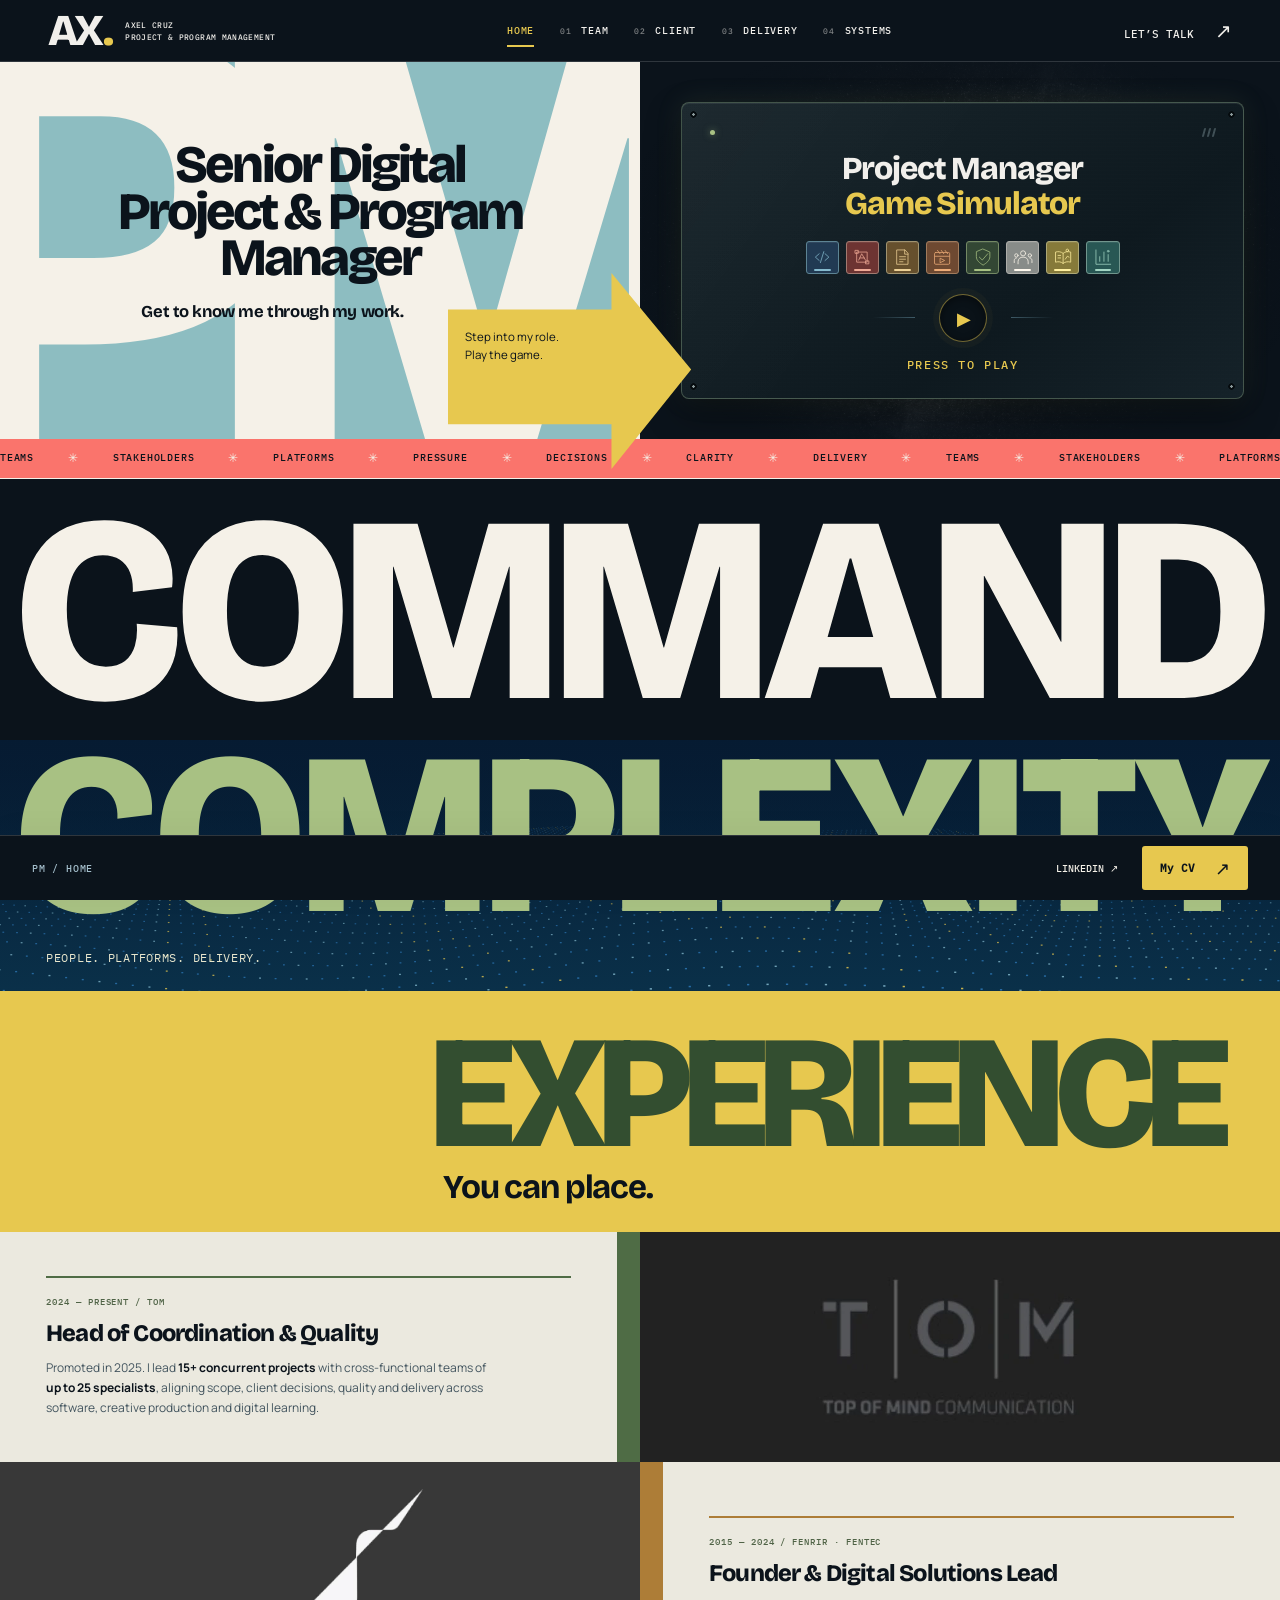
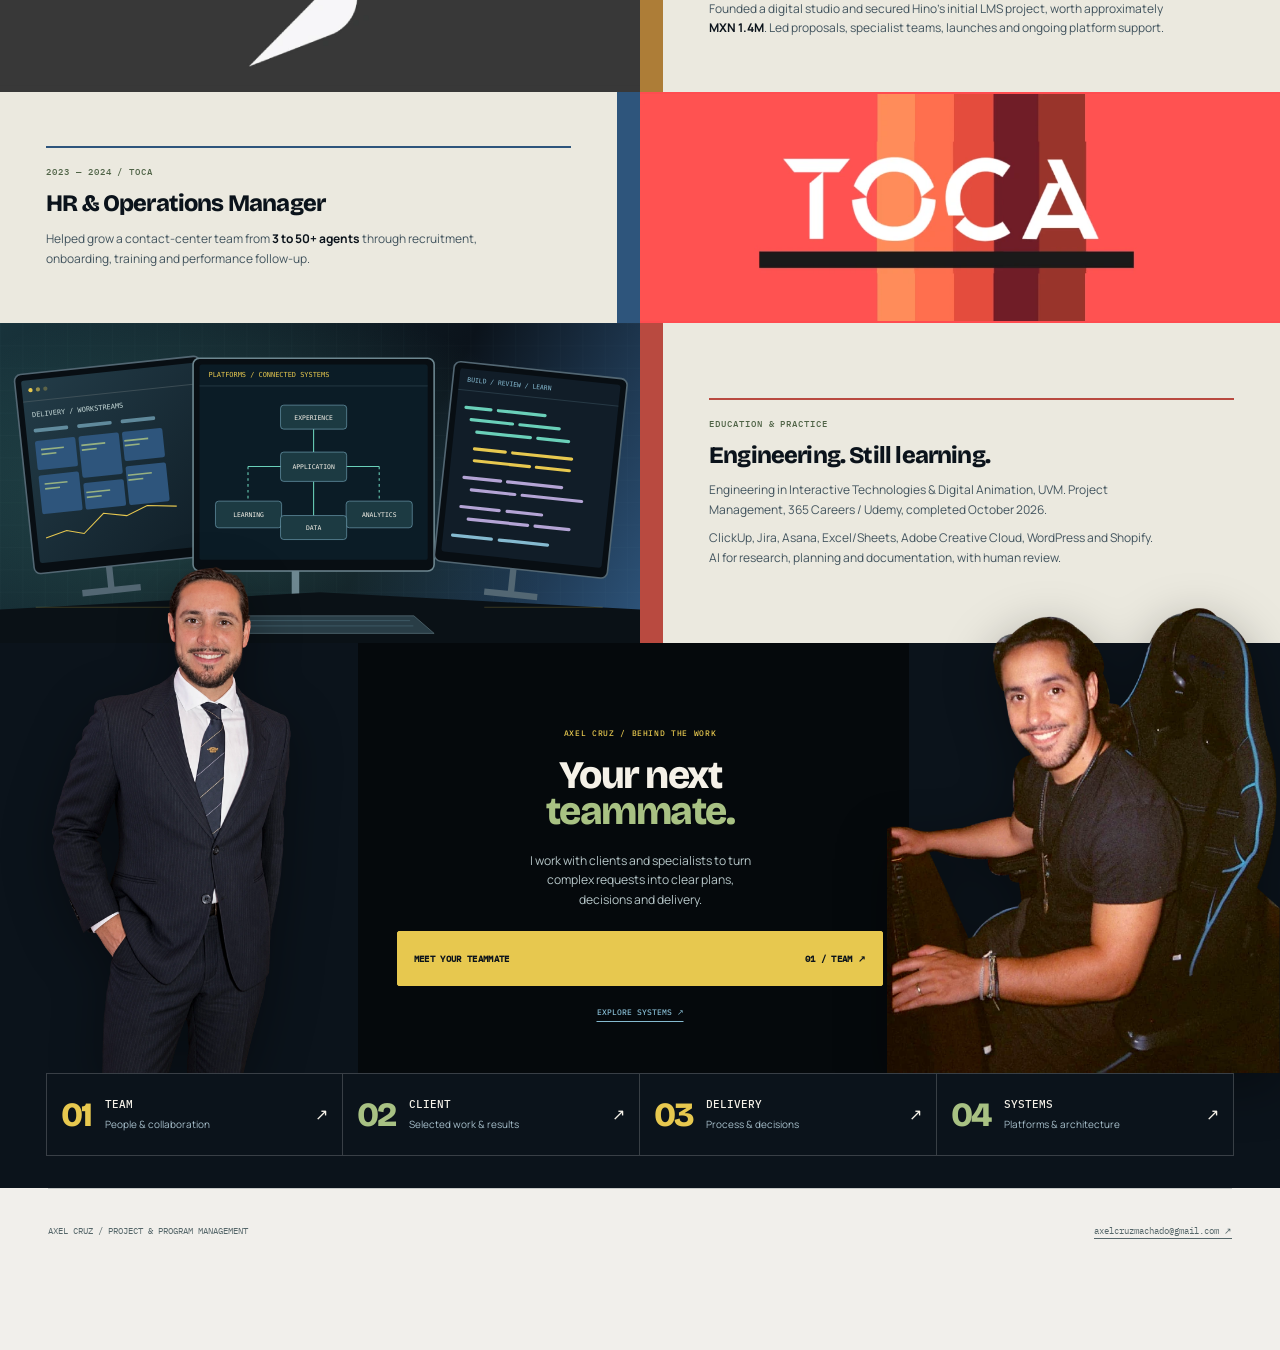
==== index.html @ 3329144b "Add branded interactive web CV and route My CV entry points" ====
<!doctype html>
<html lang="en">
<head>
  <meta charset="utf-8"><meta name="viewport" content="width=device-width, initial-scale=1, viewport-fit=cover">
  <meta name="theme-color" content="#0b131b"><meta name="robots" content="index,follow">
  <meta name="description" content="Axel Cruz. Project and program leadership across teams, clients, creative delivery and digital platforms.">
  <title>Axel Cruz — Senior Digital Project &amp; Program Manager</title>
  <link rel="preload" href="assets/fonts/bricolage-grotesque-400-800.woff2" as="font" type="font/woff2" crossorigin>
  <link rel="preload" href="assets/fonts/manrope-400-700.woff2" as="font" type="font/woff2" crossorigin>
  <link rel="preload" href="assets/pm-game-space.jpg" as="image">
  <link rel="stylesheet" href="fonts.css?v=30102026-29">
  <link rel="stylesheet" href="app.css"><link rel="stylesheet" href="v11.css?v=30102026-29"><link rel="stylesheet" href="v13.css?v=30102026-29"><link rel="stylesheet" href="art-composition.css?v=30102026-29"><link rel="stylesheet" href="v16.css?v=30102026-29"><link rel="stylesheet" href="v17.css?v=30102026-29"><link rel="stylesheet" href="v18.css?v=30102026-29"><link rel="stylesheet" href="v19.css?v=30102026-29"><link rel="stylesheet" href="v20.css?v=30102026-29"><link rel="stylesheet" href="v21.css?v=30102026-29"><link rel="stylesheet" href="v22.css?v=30102026-29"><link rel="stylesheet" href="v23.css?v=30102026-29"><link rel="stylesheet" href="v24.css?v=30102026-29"><link rel="stylesheet" href="v25.css?v=30102026-29"><link rel="stylesheet" href="v26.css?v=30102026-29"><link rel="stylesheet" href="v27.css?v=30102026-29"><link rel="stylesheet" href="reward.css?v=30102026-29"><link rel="stylesheet" href="onepager.css?v=02112026-30b"><link rel="stylesheet" href="cv.css?v=02112026-31"><script src="team-map.js?v=30102026-29" defer></script><script src="project-art.js?v=30102026-29" defer></script><script src="app.js?v=02112026-31" defer></script><script src="energy.js?v=30102026-29" defer></script><script src="game.js?v=30102026-29" defer></script><script src="experience.js?v=30102026-29" defer></script><script src="editor.js?v=30102026-29" defer></script><script src="data-landscape.js?v=30102026-29" defer></script><script src="manifesto-motion.js?v=30102026-29" defer></script><script src="team-download.js?v=30102026-29" defer></script><script src="disclosures.js?v=30102026-29" defer></script><script src="game-launch.js?v=30102026-29" defer></script><script src="onepager.js?v=02112026-30" defer></script><script src="cv.js?v=02112026-31" defer></script>
  <link rel="canonical" href="https://axelcruzcv.github.io/">
  <meta property="og:type" content="website"><meta property="og:title" content="Axel Cruz — Senior Digital Project &amp; Program Manager"><meta property="og:description" content="People, clients, delivery and digital systems. Explore Axel’s work and play Project Manager Game Simulator."><meta property="og:url" content="https://axelcruzcv.github.io/">
  <script async src="https://www.googletagmanager.com/gtag/js?id=G-WQ5RT0GT5M"></script>
  <script>window.dataLayer=window.dataLayer||[];function gtag(){dataLayer.push(arguments);}gtag('js',new Date());gtag('config','G-WQ5RT0GT5M');</script>
</head>
<body>
<a class="skip" href="#main">Skip to content</a>
<header class="topbar">
  <a class="wordmark" href="#home" aria-label="Axel Cruz, home">AX<span>.</span> <small>AXEL CRUZ<br>PROJECT &amp; PROGRAM MANAGEMENT</small></a>
  <nav class="main-nav" aria-label="Main navigation"><a href="#home" data-nav="home">HOME</a><a href="#team" data-nav="team"><small>01</small> TEAM</a><a href="#client" data-nav="client"><small>02</small> CLIENT</a><a href="#delivery" data-nav="delivery"><small>03</small> DELIVERY</a><a href="#systems" data-nav="systems"><small>04</small> SYSTEMS</a></nav>
  <a class="contact-top" href="mailto:axelcruzmachado@gmail.com">LET’S TALK <span aria-hidden="true">↗</span></a>
</header>
<main id="main" tabindex="-1">
<section class="page" id="home" aria-labelledby="intro-title">
  <div class="home-stage">
  <section class="home-intro wrap" aria-labelledby="intro-title">
    <div class="intro-monogram" aria-hidden="true"><span>PM</span></div>
    <div class="intro-stack"><p class="intro-name">AXEL CRUZ</p><h1 id="intro-title"><span>Senior Digital</span><span>Project &amp; Program</span><span>Manager</span></h1><p class="intro-work-line">Get to know me through my work.</p></div>
    <div class="intro-invitation"><span class="intro-play-direction" aria-hidden="true"><svg class="play-arrow-wide" viewBox="0 0 360 290"><path d="M0 54H242V0L360 143 242 290V224H0Z"/></svg><svg class="play-arrow-down" viewBox="0 0 290 360"><path d="M54 0H224V242H290L143 360 0 242H54Z"/></svg></span><p>Step into my role.<br>Play the game.</p></div>
  </section>
  <section class="play-home wrap" aria-labelledby="simulator-heading"><button type="button" id="launch-game" class="game-launch" aria-haspopup="dialog" aria-controls="game-dialog" aria-expanded="false" aria-labelledby="simulator-heading launch-action-label"><span class="launch-top" aria-hidden="true"><span class="panel-status-light"></span><span class="panel-vents"><i></i><i></i><i></i></span></span><h2 id="simulator-heading">Project Manager<span>Game Simulator</span></h2><span class="launch-channels" aria-hidden="true"></span><span class="launch-orbit" aria-hidden="true"><i></i><b>▶</b><i></i></span><span class="launch-action" id="launch-action-label">PRESS TO PLAY</span></button><dialog id="game-dialog" aria-labelledby="game-dialog-title"><div class="game-dialog-bar"><h2 id="game-dialog-title">Project Manager <span>Game Simulator</span></h2><button type="button" id="close-game" aria-label="Close game">×</button></div>
    <section class="command-app" id="pm-simulator" aria-label="Project Manager Game Simulator">
      <div class="console-chrome"><div><span class="console-lights" aria-hidden="true"><i></i><i></i><i></i></span><b>DRAG · CONNECT · DELIVER</b></div><div class="console-utilities"><button type="button" id="motion-toggle" aria-pressed="false">REDUCE MOTION</button></div></div>
      <div class="task-workbench">
        <div class="task-invitation"><h2 id="task-instruction">Drag the task.<br><span>Find its team.</span></h2><div class="task-origin"><div class="task-editor" data-editor-theme="deep-sea">
          <div class="editor-toolbar"><span class="editor-file">Task <b id="task-count">01</b>.js</span><div class="editor-themes" role="group" aria-label="Task editor color theme"><button type="button" data-code-theme="deep-sea" aria-label="Color theme 1" aria-pressed="true" title="Theme 1"><i></i></button><button type="button" data-code-theme="midnight" aria-label="Color theme 2" aria-pressed="false" title="Theme 2"><i></i></button><button type="button" data-code-theme="neon" aria-label="Color theme 3" aria-pressed="false" title="Theme 3"><i></i></button></div></div>
          <button type="button" class="task-card" id="task-card" aria-describedby="task-access" aria-pressed="false" aria-label="Select task: Run the acceptance tests on the new Android build.">
            <span class="code-line code-task-line"><span class="task-grip" aria-hidden="true">⠿</span><span class="token-string" id="task-text">Run the acceptance tests on the new Android build.</span><span class="task-drag-mark" aria-hidden="true">↘</span></span>
          </button><div class="editor-status" aria-hidden="true"><span><i></i> <span id="editor-state">ready to assign</span></span></div>
          </div><p id="task-access" class="task-access">Drag to assign. Or select the task, then choose a team.</p></div></div>
        <div class="specialties-label"><p>Eight areas of expertise.<br class="expertise-break"><strong>I manage teams across them to make things happen.</strong></p><span>CLICK A BOX TO EXPLORE ↗</span></div>
        <div id="task-teams" class="task-teams" role="group" aria-label="Explore a specialty, or assign a selected task"></div>
        <div class="game-status-row"><p id="task-feedback" role="status" aria-live="polite">Pick up the task, or open a box and meet the people behind the work.</p><div class="game-status-actions"><a id="game-continue" href="#team" hidden>CONTINUE TO TEAM ↗</a><button type="button" class="next-task" id="next-task">NEXT TASK ↻</button></div></div>
        <div class="game-bottom" hidden><div class="game-ai-row"><span id="game-mode" hidden></span><button type="button" id="ai-task" hidden>MAKE AN ON-DEVICE AI TASK ✦</button></div></div>
        <div class="round-score"><div class="round-correct"><span id="connection-count">0 / 10</span><div id="correct-blocks" class="score-blocks" aria-label="0 of 10 correct connections"></div></div><div class="round-errors"><span id="error-count">0 / 3</span><div id="error-blocks" class="score-blocks" aria-label="0 of 3 errors"></div></div><button type="button" id="earned-reminder" class="earned-reminder" aria-haspopup="dialog" aria-controls="reward-modal" aria-label="Open your TEAM reminder" hidden><img src="assets/rewards/team-energy-preview.webp" width="32" height="32" alt=""><span>TEAM ↗</span></button></div>
        <p class="round-rule">10 correct to win. 3 errors to regroup.</p>
      </div>
    </section></dialog>
  </section>
  </div>
  <div class="scope-ticker" aria-label="Teams, stakeholders, platforms, pressure, decisions, clarity, delivery"><div aria-hidden="true"><span>TEAMS <i>✳</i> STAKEHOLDERS <i>✳</i> PLATFORMS <i>✳</i> PRESSURE <i>✳</i> DECISIONS <i>✳</i> CLARITY <i>✳</i> DELIVERY <i>✳</i></span><span>TEAMS <i>✳</i> STAKEHOLDERS <i>✳</i> PLATFORMS <i>✳</i> PRESSURE <i>✳</i> DECISIONS <i>✳</i> CLARITY <i>✳</i> DELIVERY <i>✳</i></span></div></div>
  <section class="home-manifesto" aria-labelledby="home-title"><img class="manifesto-art manifesto-eagle" src="assets/art-final/art-025.webp" width="700" height="700" alt="" aria-hidden="true" decoding="async"><img class="manifesto-art manifesto-shark" src="assets/art-final/art-022.webp" width="1000" height="600" alt="" aria-hidden="true" decoding="async"><canvas id="complexity-landscape" aria-hidden="true"></canvas><h2 id="home-title" aria-label="Command complexity"><span aria-hidden="true"><span class="manifesto-word">COMMAN<span class="manifesto-last">D</span></span></span><em aria-hidden="true"><span class="manifesto-word">COMPLEXIT<span class="manifesto-last">Y</span></span></em></h2><p class="manifesto-subline">PEOPLE. PLATFORMS. DELIVERY.</p></section>
  <section class="experience-band" aria-labelledby="experience-title">
    <header class="experience-banner"><div><h2 id="experience-title">EXPERIENCE</h2><p>You can place.</p></div></header>
    <div class="experience-rows">
      <article class="experience-row experience-tom">
        <div class="experience-copy"><p class="eyebrow">2024 — PRESENT / TOM</p><h3>Head of Coordination &amp; Quality</h3><p>Promoted in 2025. I lead <strong>15+ concurrent projects</strong> with cross-functional teams of <strong>up to 25 specialists</strong>, aligning scope, client decisions, quality and delivery across software, creative production and digital learning.</p></div>
        <figure class="experience-media brand-tom"><img src="assets/home/tom-brand.webp" width="1014" height="344" alt="Top of Mind Communication" loading="lazy" decoding="async"></figure>
      </article>
      <article class="experience-row experience-fentec experience-reverse">
        <div class="experience-copy"><p class="eyebrow">2015 — 2024 / FENRIR · FENTEC</p><h3>Founder &amp; Digital Solutions Lead</h3><p>Founded a digital studio and secured Hino’s initial LMS project, worth approximately <strong>MXN 1.4M</strong>. Led proposals, specialist teams, launches and ongoing platform support.</p></div>
        <figure class="experience-media brand-fentec"><img src="assets/home/fentec-brand.webp" width="1014" height="344" alt="Fentec / Fenrir Creative Studios" loading="lazy" decoding="async"></figure>
      </article>
      <article class="experience-row experience-toca">
        <div class="experience-copy"><p class="eyebrow">2023 — 2024 / TOCA</p><h3>HR &amp; Operations Manager</h3><p>Helped grow a contact-center team from <strong>3 to 50+ agents</strong> through recruitment, onboarding, training and performance follow-up.</p></div>
        <figure class="experience-media brand-toca"><img src="assets/home/toca-brand.webp" width="1698" height="344" alt="TOCA Contact Center" loading="lazy" decoding="async"></figure>
      </article>
      <article class="experience-row experience-education experience-reverse">
        <div class="experience-copy"><p class="eyebrow">EDUCATION &amp; PRACTICE</p><h3>Engineering. Still learning.</h3><p>Engineering in Interactive Technologies &amp; Digital Animation, UVM. Project Management, 365 Careers / Udemy, completed October 2026.</p><p>ClickUp, Jira, Asana, Excel/Sheets, Adobe Creative Cloud, WordPress and Shopify. AI for research, planning and documentation, with human review.</p></div>
        <figure class="experience-media education-workbench"><img src="assets/home/digital-workbench.svg" width="1200" height="600" alt="Illustrated workspaces connecting delivery, digital platforms and continuous learning" loading="lazy" decoding="async"></figure>
      </article>
    </div>
  </section>
  <section class="home-followup">
    <section class="play-handoff portrait-handoff" aria-labelledby="handoff-title">
      <img class="home-portrait portrait-executive" src="assets/home/axel-original-retouched-v27.webp" width="852" height="1846" alt="Axel Cruz" loading="lazy" decoding="async">
      <div class="handoff-center"><p class="eyebrow" id="handoff-eyebrow">AXEL CRUZ / BEHIND THE WORK</p><h2 id="handoff-title">Your next<br><em>teammate.</em></h2><p class="handoff-intro">I work with clients and specialists to turn complex requests into clear plans, decisions and delivery.</p><div class="handoff-action"><a class="button primary" href="#team">MEET YOUR TEAMMATE <span>01 / TEAM ↗</span></a><a class="text-link" href="#systems">EXPLORE SYSTEMS ↗</a></div></div>
      <img class="home-portrait portrait-at-work" src="assets/home/axel-at-work.webp" width="629" height="743" alt="Axel at his workstation" loading="lazy" decoding="async">
    </section>
    <div class="journey-overview" aria-label="The four-part experience"><a href="#team"><b>01</b><span>TEAM<small>People &amp; collaboration</small></span><i>↗</i></a><a href="#client"><b>02</b><span>CLIENT<small>Selected work &amp; results</small></span><i>↗</i></a><a href="#delivery"><b>03</b><span>DELIVERY<small>Process &amp; decisions</small></span><i>↗</i></a><a href="#systems"><b>04</b><span>SYSTEMS<small>Platforms &amp; architecture</small></span><i>↗</i></a></div>
  </section>
</section>
<div class="page work-page" id="work" hidden>
<section class="work-chapter" id="team" aria-labelledby="team-title">
<div class="team-opening">
  <header class="chapter-title"><div class="wrap"><p class="chapter-marker"><b>01</b><span>/ 04 · WORKING TOGETHER</span></p><h1 class="chapter-name" id="team-title"><span>TEAM</span></h1><p class="chapter-subtitle">The people, roles and decisions I connect.</p></div></header>  <section class="testimonial-band wrap" aria-labelledby="team-title"><div class="testimonial-label"><p class="eyebrow">COLLABORATOR VOICES</p><h2>Good work.<br> Shared.</h2></div><div class="testimonial-stage" id="team-voices"><div class="testimonial-meta"><span id="testimonial-company"></span><span id="testimonial-index"></span></div><div id="testimonial-copy" aria-live="polite"></div><div class="testimonial-bottom"><p id="testimonial-person"></p><div class="carousel-controls"><button type="button" id="testimonial-prev" aria-label="Previous testimonial slot">←</button><button type="button" id="testimonial-next" aria-label="Next testimonial slot">→</button></div></div></div></section>
</div>
  <section class="wrap network-section" aria-labelledby="network-title"><div class="section-line"><h2 id="network-title">Many disciplines.<br>A shared direction.</h2><div class="network-actions"><span class="fine">SELECT A SPECIALTY</span></div></div><div class="network-layout"><div><div id="people-network" class="people-network"></div></div><aside class="network-detail" id="network-detail" aria-live="polite"></aside></div><details class="count-editor"><summary><span class="configure-icon" aria-hidden="true">⛭</span><span><strong>Configure team</strong><small>Shape the map with your collaborator counts</small></span><span class="configure-plus" aria-hidden="true">+</span></summary><p class="fine">Set collaborator counts, then download your team map.</p><div class="configure-actions"><button type="button" id="download-team" class="button">DOWNLOAD TEAM <span>PNG ↓</span></button><button type="button" class="text-link" id="clear-counts">Clear counts</button><span id="team-download-status" class="fine" role="status" aria-live="polite"></span></div><form id="counts-form" class="counts-form"></form></details></section>
<div class="team-insights">
  <section class="hr-compact" id="hiring-detail" aria-labelledby="hr-title"><h2 id="hr-title">HR Team<br>Supporter</h2><div><p>I support People &amp; Talent with the context behind specialist roles: CV reviews, interviews, assessments and the skills a project needs.</p><dl class="hr-history"><div><dt>FENTEC</dt><dd>Recruitment and team building as a founder.</dd></div><div><dt>TOCA</dt><dd>HR, onboarding, training and operations.</dd></div><div><dt>TOM</dt><dd>Specialist hiring and candidate evaluation with HR.</dd></div></dl></div></section>
  <blockquote class="team-quote"><p>“Alone we can do so little;<br>together we can do so much.”</p><cite>Helen Keller <a href="https://afb.org/about-afb/history/helen-keller/quotes/helen-keller-quotes-progress" target="_blank" rel="noopener" aria-label="Source: American Foundation for the Blind">↗</a></cite></blockquote>
</div>
<section class="team-moments" id="team-moments" aria-labelledby="team-moments-title"><div class="moments-caption"><h2 id="team-moments-title">Across teams.</h2><p>Team photographs to follow.</p></div><div class="team-moment-grid">
  <figure class="moment-tom"><img src="assets/home/tom-brand.webp" width="1014" height="344" alt="Top of Mind Communication" loading="lazy"><figcaption><span>TOM</span> Coordination &amp; quality</figcaption></figure>
  <figure class="moment-fentec"><img src="assets/home/fentec-brand.webp" width="1014" height="344" alt="Fentec / Fenrir Creative Studios" loading="lazy"><figcaption><span>FENTEC</span> Founder &amp; digital solutions</figcaption></figure>
  <figure class="moment-toca"><img src="assets/home/toca-brand.webp" width="1698" height="344" alt="TOCA Contact Center" loading="lazy"><figcaption><span>TOCA</span> People &amp; operations</figcaption></figure>
</div></section>
</section>
<section class="work-chapter" id="client" aria-labelledby="client-title">
  <header class="chapter-title"><div class="wrap"><p class="chapter-marker"><b>02</b><span>/ 04 · BUILDING TRUST</span></p><h1 class="chapter-name" id="client-title"><span>CLIENT</span></h1><p class="chapter-subtitle">How a need becomes a working relationship.</p></div><p class="chapter-promise">Understand the need.<br>Earn the trust.</p></header>
  <div id="client-index"><div class="wrap chapter-context client-gallery-intro"><p><strong>Eight delivery stories.</strong> Select a project to explore the need, the people and the decisions.</p><span aria-hidden="true">OPEN A PROJECT ↗</span></div><div class="wrap project-grid" id="project-grid"></div><p class="wrap illustration-caption">CLIENT IMAGERY + ILLUSTRATIVE PLATFORM VIEWS / PROJECT FACTS INSIDE EACH CASE</p><section class="wrap stakeholder-experience" id="stakeholder-detail-fold" aria-labelledby="stakeholder-title"><div class="stakeholder-heading"><div><p class="eyebrow">ONE PROJECT. DIFFERENT PRIORITIES.</p><h2 id="stakeholder-title">Areas where<br><em>I can help.</em></h2></div><p>Choose an area.<br>See how I can support your team.</p></div><div class="stakeholder-console"><div class="stakeholder-table"><div id="stakeholder-visual" class="stakeholder-visual" aria-hidden="true"></div><div id="stakeholder-controls" role="group" aria-label="Stakeholder groups"></div></div><article id="stakeholder-detail" class="stakeholder-detail" aria-live="polite"></article></div></section></div>

</section>
<section class="work-chapter" id="delivery" aria-labelledby="delivery-title">
  <header class="chapter-title"><div class="wrap"><p class="chapter-marker"><b>03</b><span>/ 04 · MAKING IT HAPPEN</span></p><h1 class="chapter-name" id="delivery-title"><span>DELIVERY</span></h1><p class="chapter-subtitle">How the promise becomes the work.</p></div></header>
  <div class="wrap chapter-context"><p><strong>From the brief. To the result.</strong> Make the work, decisions and handoffs visible. Protect quality through acceptance and release.</p></div>
  <section class="wrap delivery-workspace"><div class="section-line"><h2>Follow a delivery.</h2><span class="fine">SELECT A STAGE · TAP THE MOVING CARD TO CONTINUE</span></div><div id="delivery-visual" class="delivery-visual" role="group" aria-label="Interactive delivery journey"></div><div id="delivery-stages" class="stage-controls" role="group" aria-label="Delivery stage"></div><div id="delivery-detail" class="delivery-detail" aria-live="polite"></div></section>
<div class="delivery-extras">
  <details class="wrap compact-fold" id="change-detail"><summary><span><strong>When the brief changes</strong><small>How I make scope, cost and timing decisions clear</small></span><i class="fold-toggle" aria-hidden="true"></i></summary><div class="fold-content"><section class="wrap change-principles"><div><p class="eyebrow">WHEN THE BRIEF CHANGES</p><h2>Make the impact clear.<br>Then commit.</h2><p class="body-copy">I review effort, dependencies, cost and acceptance criteria with the specialists. Then I document the decision with the client.</p></div><div class="tradeoff-cards"><article><span>01 / DATE</span><h3>Protect the date.</h3><p>Agree what fits safely. Schedule the rest explicitly.</p></article><article><span>02 / SCOPE</span><h3>Keep the full scope.</h3><p>Re-estimate time, capacity and cost before committing.</p></article><article><span>03 / RELEASE</span><h3>Deliver in phases.</h3><p>Make each release useful, with its own acceptance boundary.</p></article></div></section></div></details>
  <details class="compact-fold wide-fold" id="creative-detail"><summary><span><strong>Creative practice & storytelling</strong><small>Art, guitar and independent stories</small></span><i class="fold-toggle" aria-hidden="true"></i></summary><div class="fold-content"><section class="creative-practice art-section" id="creative-practice" aria-labelledby="creative-title"><div class="art-stage" aria-hidden="true">
        <!-- Final ART collage — 21 optimized assets -->
        <img src="assets/art-final/art-004.webp" alt="" class="parallax art-asset art-bg-blocks" data-depth="0.035" loading="lazy" decoding="async">
        <img src="assets/art-final/art-005.webp" alt="" class="parallax art-asset art-bg-orbs" data-depth="0.045" loading="lazy" decoding="async">
        <img src="assets/art-final/art-012.webp" alt="" class="parallax art-asset art-bg-flowers" data-depth="0.055" loading="lazy" decoding="async">
        <img src="assets/art-final/art-026.webp" alt="" class="parallax art-asset art-bg-tree" data-depth="0.03" loading="lazy" decoding="async">
        <img src="assets/art-final/art-017.webp" alt="" class="parallax art-asset art-shadow art-skull" data-depth="0.075" loading="lazy" decoding="async">
        <img src="assets/art-final/art-030.webp" alt="" class="parallax art-asset art-shadow art-bird-color" data-depth="0.085" loading="lazy" decoding="async">
        <img src="assets/art-final/art-025.webp" alt="" class="parallax art-asset art-shadow art-bird-dark" data-depth="0.12" loading="lazy" decoding="async">
        <img src="assets/art-final/art-010.webp" alt="" class="parallax art-asset art-gentleman" data-depth="0.16" loading="lazy" decoding="async">
        <img src="assets/art-final/art-024.webp" alt="" class="parallax art-asset art-shadow art-portrait" data-depth="0.10" loading="lazy" decoding="async">
        <img src="assets/art-final/art-009.webp" alt="" class="parallax art-asset art-shadow art-fluffy" data-depth="0.13" loading="lazy" decoding="async">
        <img src="assets/art-final/art-002.webp" alt="" class="parallax art-asset art-foreground art-foliage" data-depth="0.19" loading="lazy" decoding="async">
        <img src="assets/art-final/art-022.webp" alt="" class="parallax art-asset art-shark" data-depth="0.13" loading="lazy" decoding="async">
        <img src="assets/art-final/art-006.webp" alt="" class="parallax art-asset art-sketch" data-depth="0.09" loading="lazy" decoding="async">
        <img src="assets/art-final/art-007.webp" alt="" class="parallax art-asset art-creatures" data-depth="0.15" loading="lazy" decoding="async">
        <img src="assets/art-final/art-008.webp" alt="" class="parallax art-asset art-mask" data-depth="0.14" loading="lazy" decoding="async">
        <img src="assets/art-final/art-018.webp" alt="" class="parallax art-asset art-stack" data-depth="0.105" loading="lazy" decoding="async">
        <img src="assets/art-final/art-014.webp" alt="" class="parallax art-asset art-shadow art-face" data-depth="0.075" loading="lazy" decoding="async">
        <img src="assets/art-final/art-029.webp" alt="" class="parallax art-asset art-shadow art-guitar" data-depth="0.065" loading="lazy" decoding="async">
        <img src="assets/art-final/art-027.webp" alt="" class="parallax art-asset art-foreground art-hand" data-depth="0.20" loading="lazy" decoding="async">
        <img src="assets/art-final/art-019.webp" alt="" class="parallax art-asset art-dino" data-depth="0.15" loading="lazy" decoding="async">
        <img src="assets/art-final/art-spa.webp" alt="" class="parallax art-asset art-foreground art-spa" data-depth="0.17" loading="lazy" decoding="async">
      </div><article class="creative-copy art-copy-safe"><p class="eyebrow">THE PERSON BEHIND THE DELIVERY</p><h2 id="creative-title">CREATIVE<br>INSTINCT.<br><em>IN PRACTICE.</em></h2><p>I make art, play guitar and build stories. Working inside the creative process helps me understand the people making the work.</p><p>I keep learning from study, experimentation and the specialists around me. Good direction leaves room for their expertise.</p><details class="storytelling-door"><summary>Explore my independent storytelling <span>↗</span></summary><p>Film, narrative and a distinct editorial point of view. A personal practice, alongside my client work.</p><a class="button" href="#delivery/cph">CINE PARA HUEVONES / OPEN THE PROJECT ↗</a></details></article></section></div></details>
</div>
</section>
<section class="work-chapter" id="systems" aria-labelledby="systems-title">
  <header class="chapter-title"><div class="wrap"><p class="chapter-marker"><b>04</b><span>/ 04 · CONNECTING THE PIECES</span></p><h1 class="chapter-name" id="systems-title"><span>SYSTEMS</span></h1><p class="chapter-subtitle">See the connections. Understand the system.</p></div></header>
  <div class="wrap chapter-context"><p>Explore three learning platforms through user needs, system relationships and my role in delivery.</p></div>
  <section class="wrap system-workspace"><div class="system-tabs" role="group" aria-label="Platform"><button type="button" data-system="hino" aria-pressed="true">HINO <small>PRODUCT EVOLUTION</small></button><button type="button" data-system="edenred" aria-pressed="false">EDENRED <small>OPERATIONS</small></button><button type="button" data-system="teojama" aria-pressed="false">TEOJAMA <small>DEPLOYMENT READINESS</small></button></div><div class="section-line system-heading"><h2 id="system-name"></h2><p id="system-metric" class="system-metric"></p></div><div class="system-view-controls" role="group" aria-label="Architecture perspective"><button type="button" data-view="user" aria-pressed="true">User journey</button><button type="button" data-view="architecture" aria-pressed="false">Architecture</button><button type="button" data-view="ownership" aria-pressed="false">My responsibility</button></div><p class="system-instruction fine">SELECT A BLOCK TO TRACE ITS RELATIONSHIPS. DASHED LINES INDICATE VERIFICATION.</p><div class="architecture-layout"><div id="architecture" class="architecture"></div><aside id="architecture-detail" class="network-detail" aria-live="polite"></aside></div><div id="system-outcome" class="system-outcome"></div><details class="system-context"><summary>Project context &amp; scope <span>+</span></summary><p class="fine" id="system-snapshot"></p><p class="fine">Simplified project reconstructions. They show confirmed relationships and delivery responsibilities, not confidential infrastructure details or live service monitoring.</p></details></section>
  <details class="wrap compact-fold" id="analytics-detail"><summary><span><strong>Metrics & decisions</strong><small>Explore completion, assessment and the questions behind the numbers</small></span><i class="fold-toggle" aria-hidden="true"></i></summary><div class="fold-content"><section class="wrap analytics-lab"><div><p class="eyebrow">METRICS → QUESTIONS → DECISIONS</p><h2>Completion is<br>one signal.</h2><p class="body-copy">Explore a learning cohort. A result needs a definition, a denominator and a decision it can support.</p><span class="small-label">SYNTHETIC DATA / INTERACTIVE EXAMPLE</span></div><div><div class="challenge-controls" id="cohort-controls" role="group" aria-label="Synthetic cohort"><button type="button" data-cohort="all" aria-pressed="true">All learners</button><button type="button" data-cohort="onboarding" aria-pressed="false">Onboarding</button><button type="button" data-cohort="technical" aria-pressed="false">Technical training</button></div><div id="analytics-output" aria-live="polite"></div></div></section></div></details>

</section>
<section class="work-outro" id="next-step" aria-labelledby="next-step-title"><div class="wrap"><p class="eyebrow">YOUR TEAM. THE NEXT CHAPTER.</p><h2 id="next-step-title">Let’s move your<br>next project forward.</h2><p>Explore my experience, or tell me what your team needs.</p><div class="work-outro-actions"><a class="button primary" href="#cv">My CV <span>↗</span></a><a class="button" href="mailto:axelcruzmachado@gmail.com">LET’S TALK <span>↗</span></a></div></div></section>
</div>

<section class="page cv-page" id="cv" aria-labelledby="cv-title" hidden>
  <header class="cv-intro" id="cv-profile">
    <div class="cv-identity"><p class="cv-eyebrow">AXEL CRUZ MACHADO / MY CV</p><h1 id="cv-title">Senior Digital<br>Project &amp; Program<br><em>Manager.</em></h1><p class="cv-specialism">Creative operations. Digital platforms. Client delivery.</p><p class="cv-profile">Project and program leader with 10+ years across enterprise learning platforms, creative production and client services. I turn business needs into scope, estimates and coordinated delivery, from discovery through release, support and account development.</p><div class="cv-contact"><a href="mailto:axelcruzmachado@gmail.com">axelcruzmachado@gmail.com ↗</a><a href="tel:+525530392163">+52 55 3039 2163</a><a href="https://www.linkedin.com/in/axeldanielcruzmachado" target="_blank" rel="noopener">LinkedIn ↗</a></div><div class="cv-location"><span>BASED IN MEXICO · REMOTE</span><span>SPANISH / ENGLISH C1</span></div></div>
    <div class="cv-cover" aria-hidden="true"><span class="cv-cover-code">PROFESSIONAL RECORD</span><span class="cv-cover-word">CV</span><span class="cv-cover-years">2015 — PRESENT</span><span class="cv-cover-mark">PEOPLE / PLATFORMS / DELIVERY</span></div>
  </header>
  <nav class="cv-index" aria-label="CV sections"><a href="#cv/experience"><b>01</b> Experience <span>↓</span></a><a href="#cv/expertise"><b>02</b> Expertise <span>↓</span></a><a href="#cv/education"><b>03</b> Education <span>↓</span></a><a href="#cv/download"><b>04</b> PDF CV <span>↓</span></a></nav>
  <section class="cv-focus" aria-labelledby="cv-focus-title"><div class="cv-focus-controls"><h2 id="cv-focus-title">What matters to your team?</h2><p>Highlight the experience you want to explore.</p><div id="cv-lenses" class="cv-lenses" role="group" aria-label="Highlight experience"><button type="button" data-cv-lens="all" aria-pressed="true">Full profile</button><button type="button" data-cv-lens="creative" aria-pressed="false">Creative ops</button><button type="button" data-cv-lens="platforms" aria-pressed="false">Platforms</button><button type="button" data-cv-lens="client" aria-pressed="false">Client delivery</button><button type="button" data-cv-lens="learning" aria-pressed="false">Enablement</button></div></div><div id="cv-focus-proof" class="cv-focus-proof" aria-live="polite"></div></section>
  <section class="cv-experience cv-section" id="cv-experience" aria-labelledby="cv-experience-title"><div class="cv-section-heading"><p class="cv-eyebrow">01 / THE WORK</p><h2 id="cv-experience-title">Experience.</h2><span>Leadership across delivery, clients and specialist teams.</span></div>
    <article class="cv-job" id="cv-tom"><div class="cv-period"><span>FEB 2024 — PRESENT</span><strong>2024<span>NOW</span></strong><i aria-hidden="true"></i></div><div class="cv-job-content"><p class="cv-company">Top of Mind Communication</p><h3>Head of Coordination<br>&amp; Quality</h3><p class="cv-role-date">2025 — Present <span>Promoted from Digital Project Coordinator · Feb 2024 — 2025</span></p><ul class="cv-facts"><li data-cv-areas="creative platforms client learning">Lead <strong>15+ concurrent projects</strong> and teams of <strong>up to 25 specialists</strong> across UX/UI, software, video, animation, instructional content and QA.</li><li data-cv-areas="client platforms">Own scope, estimates, schedules, capacity, dependencies and client approvals. Coordinate change control, QA/UAT, project costs and profitability.</li><li data-cv-areas="platforms learning">Oversee platform operations supporting <strong>2,000+ Hino users</strong> and <strong>5,000+ Edenred users</strong>. Coordinated service recovery across both platforms in <strong>14 days</strong>, connecting engineering, QA and client decisions.</li><li data-cv-areas="client creative">Expanded a Costco engagement from one renovation-proposal video into <strong>12 location-related projects</strong>, managing scope, pricing, negotiation, reviews and creative delivery.</li><li data-cv-areas="creative learning">Manage recurring KPMG communications in <strong>ClickUp</strong>, coordinating video, animation, event materials and stakeholder review under the Editech brand. Connect Kia and Mazda needs with production and instructional specialists.</li><li data-cv-areas="people">Partner with HR on CV reviews, specialist interviews and assessments, clarifying the capabilities and evidence each project needs.</li></ul><div class="cv-case-links"><a href="#cv/case/recovery">Platform recovery ↗</a><a href="#cv/case/costco">Client development ↗</a><a href="#cv/case/kpmg">Creative delivery ↗</a></div></div></article>
    <article class="cv-job" id="cv-fentec"><div class="cv-period"><span>MAR 2015 — FEB 2024</span><strong>2015<span>2024</span></strong><i aria-hidden="true"></i></div><div class="cv-job-content"><p class="cv-company">Fentec Apps &amp; Web / Fenrir Creative Studios</p><h3>Founder &amp; Digital<br>Solutions Lead</h3><ul class="cv-facts"><li data-cv-areas="client creative platforms">Founded and ran a digital studio, originating <strong>15+ client engagements</strong> and owning proposals, pricing, staffing, budgets, delivery, support and profitability.</li><li data-cv-areas="client platforms learning">Originated and closed Hino’s initial LMS engagement, worth approximately <strong>MXN 1.4M</strong>. Led discovery, specialist delivery and continuing platform evolution with business, training and IT stakeholders.</li><li data-cv-areas="platforms learning creative">Coordinated Hino’s web, iOS and Android learning ecosystem, certification workflows and reporting, including <strong>60+ WBT productions</strong> for a network of <strong>38 dealers</strong>.</li><li data-cv-areas="platforms creative client">Delivered <strong>10+ websites and web experiences</strong>, including WordPress and Shopify projects. Connected UX/UI, engineering, creative teams and vendors from requirements through launch and support.</li></ul><div class="cv-case-links"><a href="#cv/case/hino">The Hino engagement ↗</a><a href="#systems/hino/architecture">Explore the platform ↗</a></div></div></article>
    <article class="cv-job" id="cv-toca"><div class="cv-period"><span>JAN 2023 — FEB 2024</span><strong>2023<span>2024</span></strong><i aria-hidden="true"></i></div><div class="cv-job-content"><p class="cv-company">TOCA Contact Center</p><h3>HR &amp; Operations<br>Manager</h3><ul class="cv-facts"><li data-cv-areas="client learning people">Helped scale an HSBC-linked operation from <strong>3 to 50+ agents</strong> through recruitment, onboarding, training and performance follow-up, connecting leadership, operations and talent.</li><li data-cv-areas="learning people">Led HR documentation and candidate evaluation; supported campaign coordination, operational reporting, internal communication and training processes.</li></ul></div></article>
  </section>
  <section class="cv-expertise cv-section" id="cv-expertise" aria-labelledby="cv-expertise-title"><div class="cv-section-heading"><p class="cv-eyebrow">02 / HOW I WORK</p><h2 id="cv-expertise-title">Expertise <br>&amp; tools.</h2><p>Project and program management, client ownership, specialist coordination and the judgment to connect them.</p></div><div class="cv-expertise-body"><div class="cv-capabilities"><p><strong>Delivery &amp; commercial</strong> Roadmaps, resource and capacity planning, budgets, estimates, dependencies, risk and change control.</p><p><strong>People &amp; quality</strong> Cross-functional leadership, stakeholder management, QA, UAT, hiring support and clear acceptance criteria.</p><p><strong>Creative &amp; digital</strong> Creative operations, learning platforms, LMS operations and AI-assisted research, planning and review.</p></div><div class="cv-tools-panel"><div id="cv-tool-groups" class="cv-tool-groups" role="group" aria-label="Tool categories"></div><div id="cv-tool-options" class="cv-tool-options" role="group" aria-label="Tools"></div><div class="cv-tool-detail" id="cv-tool-detail" aria-live="polite"></div></div></div></section>
  <section class="cv-education cv-section" id="cv-education" aria-labelledby="cv-education-title"><div class="cv-section-heading"><p class="cv-eyebrow">03 / KEEP LEARNING</p><h2 id="cv-education-title">Education.</h2></div><div class="cv-education-body"><article><span class="cv-qualification-year">2017</span><div><h3>Engineering in Interactive Technologies <br>&amp; Digital Animation</h3><p>Universidad del Valle de México · Bachelor’s degree</p></div></article><article><span class="cv-qualification-year">2026</span><div><h3>The Project Management Course: <br>Beginner to PROject Manager</h3><p>365 Careers / Udemy · Completed October 2026</p></div></article><div class="cv-language-row"><p><strong>Languages</strong><span>Spanish · Native<br>English · Full professional proficiency, C1</span></p><p><strong>Location</strong><span>Based in Mexico · Remote<br>Spanish citizenship</span></p></div></div></section>
  <section class="cv-pdf" id="cv-download" aria-labelledby="cv-download-title"><div><p class="cv-eyebrow">04 / THE PDF</p><h2 id="cv-download-title">Keep it<br>handy.</h2><p>The same professional record, ready to share.</p></div><div class="cv-pdf-action"><svg viewBox="0 0 100 120" aria-hidden="true"><path d="M18 5h43l24 25v84H18zM61 5v25h24M31 51h40M31 62h32M31 73h40"/><text x="50" y="99" text-anchor="middle">PDF</text></svg><a class="cv-pdf-download" href="assets/Axel_Cruz_Professional_CV.pdf?v=30102026-29" download="Axel_Cruz_Professional_CV.pdf">Download PDF CV <span aria-hidden="true">↓</span></a><span class="cv-pdf-meta">PDF · 2 PAGES · ENGLISH</span></div></section>
</section>
</main>
<dialog id="specialty-modal" class="specialty-modal" aria-labelledby="specialty-title"><canvas id="specialty-energy" aria-hidden="true"></canvas><div class="specialty-shell"><div class="specialty-toolbar"><span id="specialty-code">SPECIALTY / 01</span><button type="button" id="close-specialty" aria-label="Close specialty">×</button></div><div class="specialty-body"><div class="specialty-art"><div id="energy-slot"></div><span class="fine">DIFFERENT DISCIPLINES. ONE SHARED DIRECTION.</span></div><div id="specialty-copy" class="specialty-copy"></div></div><div class="specialty-bottom"><button type="button" id="specialty-return">← BACK TO THE CONSOLE</button><span>YOUR TASK PROGRESS STAYS HERE.</span></div></div></dialog>
<dialog id="project-modal" aria-labelledby="project-modal-title"><div class="modal-shell"><div class="modal-toolbar"><span>SELECTED WORK / AXEL CRUZ</span><div><a href="#cv">My CV ↗</a><button type="button" id="close-project" aria-label="Close project">×</button></div></div><div id="project-detail" class="project-detail" hidden></div></div></dialog>
<dialog id="reward-modal" class="reward-scene" aria-labelledby="reward-title" aria-describedby="reward-tip">
  <button type="button" id="close-reward" class="reward-dismiss" aria-label="Close reminder">×</button>
  <div class="reward-layout">
    <div class="reward-art" aria-hidden="true"><img class="reward-bird" src="assets/rewards/axel-bird.webp" width="441" height="1357" alt="" decoding="async"></div>
    <div class="reward-copy">
      <p class="reward-kicker">10 / 10 CONNECTED</p>
      <h2 id="reward-title">Well played.</h2>
      <p class="reward-tip" id="reward-tip">Don’t forget what matters most:<strong>TEAM.</strong></p>
      <a class="reward-keepsake" href="assets/rewards/team-energy-reminder.png" download="TEAM_A_Reminder_by_Axel_Cruz.png" aria-label="Download the TEAM energy artwork as a transparent PNG"><img src="assets/rewards/team-energy-preview.webp" width="1369" height="1149" alt="A frosted glass sphere engraved with: Don’t forget what matters most: TEAM" decoding="async"><span>Keep the reminder.<small>DOWNLOAD PNG ↓</small></span></a>
      <a id="reward-next" class="reward-next" href="#team">KEEP KNOWING AXEL <span>01 / TEAM ↗</span></a>
      <button type="button" id="reward-replay" class="reward-replay">Play again ↻</button>
    </div>
  </div>
</dialog>
<dialog id="support-modal" class="support-scene" aria-labelledby="support-title" aria-describedby="support-copy">
  <button type="button" id="close-support" class="reward-dismiss" aria-label="Close and try again">×</button>
  <p class="support-kicker">LET’S REGROUP</p>
  <h2 id="support-title">A little<br><em>PM backup?</em></h2>
  <p class="support-copy" id="support-copy">Try again. Or let’s talk through a real project.</p>
  <div class="support-actions"><button type="button" id="support-retry">TRY AGAIN ↻</button><a id="support-contact" href="mailto:axelcruzmachado@gmail.com?subject=Let%E2%80%99s%20talk%20about%20a%20project">LET’S TALK ↗</a></div>
  <p class="support-note">Open to a no-obligation conversation.</p>
</dialog>
<div id="screen-reaction" class="screen-reaction" aria-hidden="true"><i></i></div>
<footer class="global-footer wrap"><span>AXEL CRUZ / PROJECT &amp; PROGRAM MANAGEMENT</span><a href="mailto:axelcruzmachado@gmail.com">axelcruzmachado@gmail.com ↗</a></footer>
<div class="bottom-bar"><span id="route-label">PM / HOME</span><div><a class="bottom-contact" href="https://www.linkedin.com/in/axeldanielcruzmachado" target="_blank" rel="noopener">LINKEDIN ↗</a><a class="cv-download" href="#cv" data-nav="cv">My CV <span aria-hidden="true">↗</span></a></div></div>
<div class="toast" id="toast" role="status" hidden></div>
</body>
</html>
---- fonts.css ----
/* Google Fonts / local Latin subsets. SIL Open Font License, accompanying OFL files. */
@font-face {
  font-family: 'Bricolage Grotesque';
  font-style: normal;
  font-weight: 400 800;
  font-stretch: 100%;
  font-display: swap;
  src: url(assets/fonts/bricolage-grotesque-400-800.woff2) format('woff2');
  unicode-range: U+0000-00FF, U+0131, U+0152-0153, U+02BB-02BC, U+02C6, U+02DA, U+02DC, U+0304, U+0308, U+0329, U+2000-206F, U+20AC, U+2122, U+2191, U+2193, U+2212, U+2215, U+FEFF, U+FFFD;
}
@font-face {
  font-family: 'IBM Plex Mono';
  font-style: normal;
  font-weight: 400;
  font-display: swap;
  src: url(assets/fonts/ibm-plex-mono-400.woff2) format('woff2');
  unicode-range: U+0000-00FF, U+0131, U+0152-0153, U+02BB-02BC, U+02C6, U+02DA, U+02DC, U+0304, U+0308, U+0329, U+2000-206F, U+20AC, U+2122, U+2191, U+2193, U+2212, U+2215, U+FEFF, U+FFFD;
}
@font-face {
  font-family: 'IBM Plex Mono';
  font-style: normal;
  font-weight: 500;
  font-display: swap;
  src: url(assets/fonts/ibm-plex-mono-500.woff2) format('woff2');
  unicode-range: U+0000-00FF, U+0131, U+0152-0153, U+02BB-02BC, U+02C6, U+02DA, U+02DC, U+0304, U+0308, U+0329, U+2000-206F, U+20AC, U+2122, U+2191, U+2193, U+2212, U+2215, U+FEFF, U+FFFD;
}
@font-face {
  font-family: 'Manrope';
  font-style: normal;
  font-weight: 400 700;
  font-display: swap;
  src: url(assets/fonts/manrope-400-700.woff2) format('woff2');
  unicode-range: U+0000-00FF, U+0131, U+0152-0153, U+02BB-02BC, U+02C6, U+02DA, U+02DC, U+0304, U+0308, U+0329, U+2000-206F, U+20AC, U+2122, U+2191, U+2193, U+2212, U+2215, U+FEFF, U+FFFD;
}
---- app.css ----
:root{--ink:#14252c;--deep:#0b171e;--paper:#f4f0e7;--sand:#e4ded1;--muted:#56676a;--petrol:#2e4850;--sage:#6b7b65;--clay:#8b5846;--ochre:#9d804c;--line:#243d4326;--display:'Bricolage Grotesque',Arial,sans-serif;--body:Manrope,Arial,sans-serif;--mono:'IBM Plex Mono',monospace;--ease:cubic-bezier(.22,1,.36,1)}
*{box-sizing:border-box}html{scroll-behavior:smooth;scroll-padding-top:95px}body{margin:0;background:var(--paper);color:var(--ink);font:400 16px/1.65 var(--body);padding-bottom:88px}body:has(#home:not([hidden])) .topbar{background:var(--deep);color:var(--paper);border-color:#ffffff26}[hidden]{display:none!important}a{color:inherit}button,input,textarea{font:inherit}button,a{-webkit-tap-highlight-color:transparent}button{cursor:pointer}button:disabled{cursor:wait;opacity:.6}a:focus-visible,button:focus-visible,summary:focus-visible,input:focus-visible,textarea:focus-visible{outline:3px solid #d19255;outline-offset:5px}img{max-width:100%;display:block}button{color:inherit}main:focus{outline:0}.skip{position:fixed;top:-100px;left:14px;background:var(--paper);color:var(--ink);padding:10px 20px;z-index:100}.skip:focus{top:10px}.wrap{width:min(1380px,calc(100% - 96px));margin-inline:auto}.topbar{min-height:88px;padding:18px 48px;display:flex;gap:32px;align-items:center;justify-content:space-between;border-bottom:1px solid var(--line);background:var(--paper)}.wordmark{text-decoration:none;font:800 44px/.8 var(--display);letter-spacing:-.09em;display:flex;align-items:center;gap:15px}.wordmark>span{color:#ca9d7b;margin-left:-12px}.wordmark small{font:500 9px/1.5 var(--mono);letter-spacing:.12em}.main-nav{display:flex;gap:clamp(16px,2.5vw,42px);align-items:center}.main-nav a{text-decoration:none;font:500 11px var(--mono);letter-spacing:.08em;padding:10px 0;position:relative}.main-nav a[aria-current=page]:after{content:'';height:2px;position:absolute;bottom:0;left:0;right:0;background:currentColor}.contact-top{text-decoration:none;white-space:nowrap;font:500 11px var(--mono)}.contact-top span{font:500 20px var(--body);margin-left:14px}.eyebrow{font:500 10px/1.5 var(--mono);letter-spacing:.15em;margin:0 0 20px;text-transform:uppercase}.fine,.small-label{font:400 11px/1.65 var(--mono);color:var(--muted)}.small-label{display:inline-block;font-size:10px;letter-spacing:.06em}.lead{font:500 clamp(22px,2.3vw,34px)/1.3 var(--display);letter-spacing:-.035em;margin:26px 0 15px}.body-copy{font-size:15px;line-height:1.8;max-width:54ch;color:#42575b}.button{display:inline-flex;gap:22px;justify-content:space-between;align-items:center;text-decoration:none;border:1px solid var(--ink);padding:16px 20px;border-radius:3px;font:500 11px/1.3 var(--mono);letter-spacing:.035em;min-height:48px;background:none;transition:transform .2s,background .2s}.button.primary{background:var(--ink);color:var(--paper)}.button:hover{transform:translateY(-2px)}.text-link{font:500 12px/1.4 var(--mono);text-underline-offset:6px;border:0;background:none;padding:5px 0;display:inline-block}h1,h2,h3{font-family:var(--display);line-height:1.02;letter-spacing:-.055em}h1{font-size:clamp(46px,5.7vw,90px);margin:0;font-weight:700}h1 em{font-style:normal;color:var(--clay)}h2{font-weight:600;font-size:clamp(34px,3.5vw,54px);margin:0 0 22px}h3{font-size:24px;font-weight:600;margin:0 0 14px}.section-line{display:flex;align-items:center;justify-content:space-between;gap:20px;flex-wrap:wrap;margin-bottom:24px}.section-line h2,.section-line h3{margin:0}.page-heading{padding:62px 0 40px}.lead-small{max-width:69ch;font-size:16px;color:#42575b;margin:24px 0 0}.journey-nav{display:flex;align-items:center;justify-content:space-between;gap:20px;flex-wrap:wrap;border-top:1px solid var(--line);padding:32px 0 38px;margin-top:60px}.journey-nav a{font:500 11px var(--mono);text-decoration:none;padding:10px 0}.journey-nav a.next{color:var(--clay);font-weight:600}.global-footer{padding:35px 0 25px;display:flex;gap:22px;flex-wrap:wrap;justify-content:space-between;border-top:1px solid var(--line);font:400 10px/1.6 var(--mono);color:var(--muted)}.global-footer a{text-underline-offset:4px}.bottom-bar{position:fixed;inset:auto 0 0;z-index:40;background:var(--paper);border-top:1px solid var(--line);padding:12px 32px calc(12px + env(safe-area-inset-bottom));display:flex;justify-content:space-between;align-items:center;gap:20px;box-shadow:0 -5px 30px #14252c0a}.bottom-bar>span{font:500 10px var(--mono);letter-spacing:.08em;color:var(--muted)}.bottom-bar>div{display:flex;gap:24px;align-items:center}.bottom-contact{font:500 10px var(--mono);text-decoration:none}.cv-download{background:var(--ink);color:var(--paper);font:500 11px var(--mono);min-height:43px;padding:13px 18px;display:flex;align-items:center;gap:20px;text-decoration:none;border-radius:3px}.cv-download small{font-size:9px;opacity:.7}.cv-download span{font:500 18px/1 var(--body)}.toast{position:fixed;bottom:100px;left:50%;transform:translateX(-50%);background:var(--ink);color:var(--paper);padding:12px 20px;font-size:13px;z-index:60;border-radius:5px;max-width:90vw}
/* HOME */
#home{background:var(--deep);color:var(--paper)}#home h2{color:var(--paper)}#home .body-copy,#home .fine{color:#bac7c7}#home+.global-footer{background:var(--paper)}.home-hero{display:grid;grid-template-columns:1.1fr 1fr;gap:25px;align-items:center;padding-block:50px 58px;min-height:620px}.hero-copy{position:relative;z-index:2}.hero-copy .eyebrow{color:#b4c4c6;font-size:10px}.hero-copy h1{font-size:clamp(60px,6.5vw,106px);line-height:.83;letter-spacing:-.075em}.hero-copy h1 em{display:block;font-size:.76em;color:#b5c4ae;margin-top:.12em}.hero-context{max-width:43ch;color:#c0cbca;font-size:14px;line-height:1.8;margin-bottom:26px}.hero-actions{display:flex;align-items:center;gap:25px;flex-wrap:wrap}.hero-actions .button.primary{background:var(--paper);color:var(--ink);border-color:var(--paper)}.location{font:400 9px/1.6 var(--mono);letter-spacing:.06em;color:#a4b5b5;margin:24px 0 0}.command-art{height:540px;position:relative;display:grid;place-items:center;isolation:isolate}.command-art:before{position:absolute;inset:12%;content:'';background:radial-gradient(ellipse,#6681813b,transparent 68%);z-index:-1}.core-art{width:100%;height:100%;object-fit:contain;filter:drop-shadow(0 25px 35px #0006);animation:float 9s ease-in-out infinite alternate}.orbital-ring{position:absolute;width:95%;height:58%;border:1px solid #c7b7a34d;border-radius:50%;transform:rotate(-28deg);z-index:-1}.orbital-ring.second{width:88%;height:70%;transform:rotate(31deg);border-color:#bbd0d126}.orbit-label{position:absolute;background:#172d35ed;color:var(--paper);border:1px solid #a6babc60;padding:12px 16px;font:500 11px var(--mono);border-radius:3px;box-shadow:0 8px 25px #0003;min-height:44px;transition:transform .25s,border-color .25s}.orbit-label:hover,.orbit-label:focus-visible{transform:translateY(-4px);border-color:var(--paper)}.orbit-label span{font-size:9px;opacity:.55;margin-right:12px}.orbit-team{left:1%;top:17%}.orbit-client{right:-2%;top:30%}.orbit-delivery{left:0;bottom:21%}.orbit-systems{right:0;bottom:11%}.art-caption{position:absolute;bottom:0;left:0;right:0;text-align:center;font:400 8px var(--mono);letter-spacing:.1em;color:#9bafaf}.proof-strip{border-block:1px solid #ffffff25}.proof-row{display:grid;grid-template-columns:repeat(4,1fr);gap:20px;padding-block:22px}.proof-row span{display:flex;gap:12px;align-items:center;font-size:11px;color:#c4cecd}.proof-row b{font:600 34px/1 var(--display);letter-spacing:-.05em;color:var(--paper)}.explorer,.ai-lab,.personality{padding-block:76px;display:grid;grid-template-columns:1fr 1fr;gap:80px;border-bottom:1px solid #ffffff26}.challenge-controls{display:flex;flex-wrap:wrap;gap:8px;margin:22px 0}.challenge-controls button{background:transparent;border:1px solid var(--line);color:var(--ink);padding:11px 14px;border-radius:3px;font-size:12px;line-height:1.4;min-height:42px}.challenge-controls button[aria-pressed=true]{background:var(--ink);color:var(--paper);border-color:var(--ink)}#home .challenge-controls button{border-color:#ffffff40;color:var(--paper)}#home .challenge-controls button[aria-pressed=true]{background:var(--paper);color:var(--ink)}.evidence-response{align-self:center;border-left:1px solid #ffffff35;padding:8px 0 8px 35px}.evidence-response h3{font-size:34px;line-height:1.08;margin:14px 0 18px}.evidence-response p{color:#becdcb;font-size:14px;max-width:48ch}.evidence-response .case-figure{font:600 60px/1 var(--display);letter-spacing:-.055em;color:#c4b193;margin:20px 0 7px}.evidence-response .case-figure small{font:500 12px var(--mono);letter-spacing:0}.evidence-response .button{border-color:#ffffff55;color:var(--paper);margin-top:14px}.ai-lab form{align-self:center}.ai-lab form>label{display:block;font:500 10px var(--mono);letter-spacing:.1em;margin-bottom:9px}.ai-lab textarea{width:100%;background:#ffffff08;border:1px solid #ffffff45;border-radius:4px;color:var(--paper);padding:16px;resize:vertical;min-height:125px;line-height:1.7;font-size:15px}.ai-lab textarea::placeholder{color:#93a9ac}.form-actions{display:flex;gap:18px;flex-wrap:wrap;align-items:center;margin-top:13px}.form-actions .button{background:var(--paper);color:var(--ink);border-color:var(--paper)}.ai-switch{font-size:12px;display:flex;align-items:center;gap:7px}.brief-result{padding:18px 0;border-top:1px solid #ffffff35;margin-top:22px;font-size:14px;white-space:pre-wrap}.brief-result a{display:inline-block;margin:14px 12px 0 0;text-underline-offset:5px}.personal-art{display:grid;grid-template-columns:1fr 1fr;gap:12px;position:relative;align-items:center;padding:0 20px}.personal-art img{object-fit:contain;width:100%;height:175px}.personal-art img:nth-child(2){transform:rotate(6deg)}.personal-art img:nth-child(3){height:210px;transform:rotate(-9deg)}.experience{padding-block:60px}.experience details{border-top:1px solid #ffffff40;padding-top:20px}.experience summary{cursor:pointer;font-size:14px;display:flex;justify-content:space-between;gap:15px}.experience summary span{font-size:25px}.experience-grid{display:grid;grid-template-columns:1fr 1fr;gap:35px;padding-top:30px}.experience-grid h3{font-size:24px}.experience-grid p:not(.eyebrow){font-size:13px;color:#becdcb}.end-route{padding-block:20px 60px;display:flex;justify-content:space-between;align-items:center;gap:20px;flex-wrap:wrap}.end-route .button{background:var(--paper);color:var(--ink)}
/* TEAM */
.testimonial-band{display:grid;grid-template-columns:.75fr 1.6fr;gap:65px;padding-block:35px;min-height:230px;border-bottom:1px solid var(--line)}.testimonial-label h1{font-size:40px;line-height:.98}.testimonial-label .eyebrow{margin-bottom:10px}.testimonial-stage{display:flex;flex-direction:column;justify-content:space-between;min-width:0}.testimonial-meta{display:flex;justify-content:space-between;gap:15px;font:400 10px var(--mono);color:var(--muted)}#testimonial-copy{font:500 23px/1.3 var(--display);letter-spacing:-.025em;max-width:50ch;padding:10px 0}#testimonial-copy .pending{font:400 11px/1.6 var(--mono);display:block;color:var(--clay);letter-spacing:0;margin-bottom:8px}.testimonial-bottom{display:flex;justify-content:space-between;align-items:end;gap:20px}#testimonial-person{font:500 12px/1.6 var(--body);margin:0}#testimonial-person small{font:400 10px var(--mono);color:var(--muted);display:block}.carousel-controls{display:flex;gap:8px}.carousel-controls button{background:none;border:1px solid var(--line);height:36px;width:42px;border-radius:3px;font-size:18px}.team-intro{display:grid;grid-template-columns:1fr 1fr;gap:65px;padding-block:50px 20px;align-items:center}.team-intro .body-copy{margin:0}.network-section{padding-block:10px 40px}.network-layout{display:grid;grid-template-columns:1fr 290px;gap:35px;align-items:center}.people-network{min-width:0}.people-network svg{width:100%;height:auto;display:block;overflow:visible}.cloud-node{cursor:pointer}.cloud-node circle{fill:#e1e6dc;stroke:#c2cdc7;stroke-width:1;transition:fill .2s,stroke .2s}.cloud-node:nth-of-type(3n) circle{fill:#e7dbd1}.cloud-node:nth-of-type(3n+1) circle{fill:#dce5e6}.cloud-node.selected circle{fill:var(--ink);stroke:var(--ink)}.cloud-node text{fill:var(--ink);font:500 11px var(--body);text-anchor:middle;pointer-events:none}.cloud-node.selected text{fill:var(--paper)}.cloud-node:focus-visible{outline:0}.cloud-node:focus-visible circle{stroke:#a86527;stroke-width:4}.cloud-connection{stroke:#5270793a;stroke-width:1.1;fill:none}.axel-node circle{fill:var(--ink)}.axel-node text{fill:var(--paper);text-anchor:middle;font:600 25px var(--display);letter-spacing:-.06em}.axel-node text.small{font:400 8px var(--mono);letter-spacing:.08em}.network-detail{border-left:2px solid var(--sage);padding:9px 0 9px 23px}.network-detail h3{font-size:28px}.network-detail p{font-size:13px;color:#42575b}.network-detail .eyebrow{font-size:9px;color:var(--muted)}.network-detail a{font:500 11px var(--mono);text-underline-offset:5px}.network-mobile{display:none}.network-caption{margin-top:6px}.count-editor{margin-top:15px;border-top:1px solid var(--line);padding-top:15px}.count-editor summary{font:400 11px var(--mono);cursor:pointer;color:var(--muted)}.counts-form{display:grid;grid-template-columns:repeat(4,minmax(0,1fr));gap:12px;padding:12px 0 20px}.counts-form label{font-size:11px;line-height:1.4}.counts-form input{display:block;width:100%;margin-top:6px;border:1px solid var(--line);background:transparent;padding:9px;border-radius:3px;font-size:16px;color:var(--ink)}.hr-section{padding-block:50px;border-top:1px solid var(--line);display:grid;grid-template-columns:1fr 1fr;gap:65px}.mini-history{border-top:1px solid var(--line);margin-top:25px}.mini-history p{font-size:12px;display:grid;grid-template-columns:70px 1fr;gap:12px;border-bottom:1px solid var(--line);padding:13px 0;margin:0}.mini-history b{font:500 10px var(--mono)}.team-quote{padding-block:50px 60px;text-align:center;border-block:1px solid var(--line)}.team-quote p{font:500 clamp(29px,3vw,47px)/1.15 var(--display);letter-spacing:-.045em;margin:0 0 20px}.team-quote cite{font:400 10px var(--mono);color:var(--muted)}.team-quote a{text-decoration:none;margin-left:8px}.team-photos{display:grid;grid-template-columns:1fr 1fr;gap:65px;padding-block:50px}.photo-pending{background:var(--sand);border:1px dashed #6d787b80;padding:30px}.photo-pending>span{font-size:35px;color:var(--sage)}.photo-pending h3{margin:15px 0 8px;font-size:23px}.photo-pending p{font-size:13px;color:var(--muted);max-width:40ch}.photo-pending small{font:400 9px/1.5 var(--mono);color:var(--muted)}
/* CLIENT */
.project-grid{display:grid;grid-template-columns:repeat(4,minmax(0,1fr));gap:32px 22px}.project-card{display:block;text-decoration:none;min-width:0}.project-card img{aspect-ratio:1.45;object-fit:cover;width:100%;border-radius:3px;transition:transform .3s var(--ease)}.project-card:hover img{transform:translateY(-5px)}.project-card .project-type{font:400 9px/1.5 var(--mono);color:var(--muted);margin:14px 0 7px;text-transform:uppercase;letter-spacing:.04em}.project-card h2{font:600 22px/1.12 var(--display);letter-spacing:-.04em;margin:0 0 8px}.project-card p{font-size:12px;color:var(--muted);line-height:1.7;margin:0 0 12px}.project-card .card-link{font:500 10px var(--mono)}.stakeholders{display:grid;grid-template-columns:1fr 1fr;gap:65px;padding-block:65px 15px;border-top:1px solid var(--line);margin-top:60px}.stakeholder-detail{padding-left:23px;border-left:2px solid var(--clay)}.stakeholder-detail p{font-size:14px}.stakeholder-detail .fine{font-size:11px}.project-detail{padding-block:35px 50px}.back-link{font:500 11px var(--mono);display:inline-block;margin-bottom:30px;text-underline-offset:5px}.project-detail-header{display:grid;grid-template-columns:1fr 1fr;gap:50px;align-items:center}.project-detail-header img{width:100%;border-radius:4px}.project-detail-header h1{font-size:clamp(45px,5vw,78px)}.project-detail-header p:not(.eyebrow){font-size:16px;color:#42575b}.project-metrics{display:grid;grid-template-columns:repeat(3,minmax(0,1fr));gap:30px;margin-block:45px;padding-block:30px;border-block:1px solid var(--line)}.project-metrics strong{font:600 clamp(37px,4.3vw,68px)/1 var(--display);letter-spacing:-.065em;display:block;color:var(--clay)}.project-metrics span{display:block;margin-top:10px;font:400 11px/1.6 var(--mono);color:var(--muted)}.case-body{display:grid;grid-template-columns:1fr 1fr;gap:25px 55px}.case-body article{border-top:1px solid var(--line);padding-top:22px}.case-body article p{font-size:14px;color:#42575b}.case-body article h2{font-size:29px}.case-tags{display:flex;gap:8px;flex-wrap:wrap}.case-tags span{font:400 10px var(--mono);padding:8px 12px;background:var(--sand);border-radius:3px}.project-next{display:flex;gap:15px;flex-wrap:wrap;margin-top:35px}.project-note{font-size:12px;color:var(--muted);border-left:2px solid var(--sage);padding-left:16px;margin-top:30px}
/* DELIVERY & SYSTEMS */
.delivery-workspace,.system-workspace{padding-block:25px 40px}.stage-controls{display:grid;grid-template-columns:repeat(7,minmax(0,1fr));gap:7px}.stage-controls button{border:1px solid var(--line);background:transparent;padding:17px 8px;text-align:left;font:500 11px/1.4 var(--body);min-height:80px;border-radius:3px}.stage-controls button span{display:block;font:400 9px var(--mono);margin-bottom:13px;color:var(--muted)}.stage-controls button[aria-pressed=true]{background:var(--petrol);color:var(--paper);border-color:var(--petrol)}.stage-controls button[aria-pressed=true] span{color:#c0d1d1}.delivery-detail{display:grid;grid-template-columns:.8fr 1.2fr;gap:50px;padding:35px 0 20px;min-height:250px}.delivery-detail h3{font-size:36px}.delivery-detail p{font-size:14px;color:#42575b}.definition-list{margin:0}.definition-list dt{font:500 10px var(--mono);color:var(--muted);text-transform:uppercase;margin-bottom:7px}.definition-list dd{margin:0 0 18px;font-size:14px}.change-lab,.analytics-lab{display:grid;grid-template-columns:1fr 1fr;gap:65px;padding-block:60px;border-top:1px solid var(--line)}.decision-response{border-left:2px solid var(--clay);padding-left:22px}.decision-response h3{font-size:28px}.decision-response p{font-size:14px;color:#42575b}.system-tabs{display:grid;grid-template-columns:repeat(3,1fr);gap:10px;margin-bottom:35px}.system-tabs button{background:transparent;border:1px solid var(--line);padding:18px;font:600 20px/1.2 var(--display);text-align:left;border-radius:3px}.system-tabs button small{display:block;font:400 9px/1.5 var(--mono);letter-spacing:.04em;margin-top:9px;color:var(--muted)}.system-tabs button[aria-pressed=true]{background:var(--petrol);color:var(--paper)}.system-tabs button[aria-pressed=true] small{color:#c2d2d0}.system-heading h2{font-size:35px}.system-metric{font:500 13px var(--mono);color:var(--clay);margin:0}.system-view-controls{display:flex;gap:8px;flex-wrap:wrap;margin-bottom:13px}.system-view-controls button{font:500 11px var(--mono);padding:11px 14px;background:none;border:1px solid var(--line);border-radius:3px;min-height:42px}.system-view-controls button[aria-pressed=true]{background:var(--ink);color:var(--paper)}.architecture-layout{display:grid;grid-template-columns:1fr 290px;gap:40px;align-items:center;margin-block:30px}.architecture{display:grid;grid-template-columns:repeat(3,minmax(0,1fr));gap:18px 26px;position:relative}.architecture:before{content:'';position:absolute;left:15%;right:15%;top:50%;border-top:1px solid #7f9292;z-index:-1}.architecture button{padding:25px 12px;min-height:120px;border:1px solid #abbcb6;background:#e3e8df;border-radius:4px;text-align:left;font:600 18px/1.15 var(--display);position:relative}.architecture button span{display:block;font:400 9px/1.6 var(--mono);margin-top:12px;color:var(--muted)}.architecture button:after{content:'↗';position:absolute;right:10px;top:9px;font:400 14px var(--body);color:var(--muted)}.architecture button[aria-pressed=true]{background:var(--petrol);color:var(--paper);border-color:var(--petrol)}.architecture button[aria-pressed=true] span,.architecture button[aria-pressed=true]:after{color:#c3d1d0}.system-outcome{padding:22px 0;border-block:1px solid var(--line);margin:30px 0 18px;font-size:14px}.system-outcome strong{font-weight:600}.analytics-stat{font:600 64px/1 var(--display);letter-spacing:-.055em;margin:20px 0 8px;color:var(--petrol)}.analytics-stat small{font:400 13px var(--mono);letter-spacing:0;color:var(--muted);margin-left:12px}.metric-track{height:10px;background:var(--sand);margin:18px 0}.metric-fill{height:100%;background:var(--sage);transition:width .35s}.analytics-definition{font-size:13px;color:#42575b;line-height:1.75}.analytics-definition b{font-weight:600}
@keyframes float{from{transform:translateY(3px) rotate(-1deg)}to{transform:translateY(-8px) rotate(1deg)}}
@media(min-width:1600px){.home-hero{min-height:690px}.command-art{height:590px}}
@media(max-width:1100px){.wrap{width:calc(100% - 60px)}.topbar{padding-inline:30px;gap:20px}.main-nav{gap:20px}.wordmark small{display:none}.home-hero{min-height:550px}.command-art{height:450px}.hero-copy h1{font-size:7vw}.hero-copy .eyebrow{max-width:34ch}.explorer,.ai-lab,.personality{gap:45px}.project-grid{gap:28px 16px}.network-layout,.architecture-layout{grid-template-columns:1fr 240px;gap:25px}.counts-form{grid-template-columns:repeat(3,1fr)}.stage-controls{grid-template-columns:repeat(4,1fr)}.testimonial-band{gap:35px}.project-card h2{font-size:20px}}
@media(max-width:800px){.wrap{width:calc(100% - 40px)}.topbar{padding:15px 20px;flex-wrap:wrap;gap:16px;min-height:80px}.wordmark{font-size:36px}.wordmark small{display:block;font-size:8px}.main-nav{order:3;width:100%;justify-content:space-between;gap:10px}.main-nav a{font-size:10px}.contact-top{font-size:10px}.home-hero{grid-template-columns:1fr;padding-top:35px;gap:10px}.hero-copy h1{font-size:clamp(57px,10.5vw,80px)}.hero-context{max-width:55ch}.command-art{height:390px;max-width:550px;width:100%;margin-inline:auto}.proof-row{grid-template-columns:1fr 1fr;gap:24px}.proof-row b{font-size:30px}.explorer,.ai-lab,.personality,.team-intro,.hr-section,.team-photos,.stakeholders,.change-lab,.analytics-lab{grid-template-columns:1fr;gap:25px;padding-block:45px}.evidence-response{padding-left:20px}.network-layout,.architecture-layout{grid-template-columns:1fr;gap:20px}.network-detail{padding-block:5px}.testimonial-band{grid-template-columns:1fr;gap:12px;min-height:300px;padding-block:25px}.testimonial-label h1{font-size:35px}.testimonial-label h1 br{display:none}.testimonial-label .fine{display:none}.testimonial-stage{min-height:160px}#testimonial-copy{font-size:22px}.team-quote{padding-block:40px}.project-grid{grid-template-columns:repeat(2,minmax(0,1fr));gap:27px 18px}.page-heading{padding-block:40px 32px}.project-detail-header{grid-template-columns:1fr;gap:30px}.project-detail-header img{max-height:300px;object-fit:cover}.project-metrics{gap:20px}.project-metrics strong{font-size:42px}.project-metrics span{font-size:10px}.delivery-detail{grid-template-columns:1fr;gap:15px}.system-tabs button{font-size:17px;padding:13px}.system-tabs button small{font-size:8px}.architecture button{min-height:105px;font-size:17px}.bottom-bar{padding-inline:20px}.bottom-bar>span{font-size:8px}.bottom-contact{display:none}.bottom-bar>div{gap:0}.global-footer{font-size:9px}.personal-art{max-width:550px;padding:10px 0}.personal-art img{height:180px}.experience-grid{grid-template-columns:1fr}.counts-form{grid-template-columns:repeat(2,minmax(0,1fr))}}
@media(max-width:500px){h1{font-size:43px;letter-spacing:-.06em}h2{font-size:36px}.hero-copy h1{font-size:clamp(46px,12vw,60px)}.hero-copy .eyebrow{font-size:9px}.home-hero{padding-bottom:35px}.command-art{height:320px}.orbit-label{font-size:10px;padding:11px}.orbit-label span{margin-right:6px}.art-caption{font-size:7px}.hero-actions{gap:18px}.hero-actions .button{font-size:10px}.hero-actions .text-link{font-size:11px}.proof-row{column-gap:15px}.proof-row span{font-size:10px;gap:9px}.proof-row b{font-size:29px}.network-desktop{display:none!important}.network-mobile{display:grid;grid-template-columns:1fr 1fr;gap:8px}.network-mobile button{background:#e0e6dc;border:1px solid #b9c6bd;border-radius:20px;padding:13px 9px;font:500 11px/1.4 var(--body);min-height:50px}.network-mobile button[aria-pressed=true]{background:var(--ink);color:var(--paper)}.network-mobile .count{display:block;font:400 9px var(--mono);margin-top:5px}.project-card .project-type{font-size:8px}.project-card h2{font-size:20px}.project-card p{font-size:11px}.project-metrics{grid-template-columns:1fr;gap:20px}.project-metrics>div{display:flex;align-items:center;gap:25px}.project-metrics strong{min-width:105px;font-size:44px}.project-metrics span{margin:0}.case-body{grid-template-columns:1fr;gap:25px}.stage-controls{grid-template-columns:repeat(2,1fr)}.stage-controls button{min-height:65px;padding:12px}.stage-controls button span{margin-bottom:7px}.system-tabs{gap:5px}.system-tabs button{font-size:15px;padding:13px 9px}.system-tabs button small{font-size:7px;line-height:1.6}.architecture{grid-template-columns:1fr 1fr;gap:10px}.architecture button{font-size:16px;padding:24px 12px 15px;min-height:110px}.system-metric{font-size:11px}.system-view-controls{gap:5px}.system-view-controls button{font-size:10px;padding:10px}.bottom-bar>span{max-width:95px;line-height:1.5}.cv-download{font-size:10px;gap:12px;min-height:42px;padding:12px 14px}.journey-nav{gap:13px}.journey-nav a{font-size:10px}.testimonial-meta{font-size:9px}.carousel-controls button{height:40px;width:40px}.team-quote p{font-size:30px}.global-footer{padding-bottom:15px}}
.project-card img,.project-detail-header img{height:auto}
@media(max-width:1100px){.network-desktop{display:none!important}.network-mobile{display:grid;grid-template-columns:repeat(3,minmax(0,1fr));gap:8px}.network-mobile button{background:#e0e6dc;border:1px solid #b9c6bd;border-radius:22px;padding:13px 9px;font:500 12px/1.4 var(--body);min-height:52px}.network-mobile button[aria-pressed=true]{background:var(--ink);color:var(--paper)}.network-mobile .count{display:block;font:400 9px var(--mono);margin-top:5px}}
@media(max-width:500px){.network-mobile{grid-template-columns:1fr 1fr}.network-mobile button{font-size:11px}}
/* A playful control room: one instruction, one task, seven related material colours. */
.play-home{padding-block:42px 35px}.play-intro{display:flex;justify-content:space-between;gap:50px;align-items:end;margin-bottom:32px}.play-intro h1{font-size:clamp(42px,4.4vw,70px);line-height:.95;letter-spacing:-.06em}.play-intro h1 em{color:#bdccb0;font-style:normal}.play-intro .eyebrow{color:#a9bfbd;margin-bottom:15px}.play-description{max-width:330px;padding-bottom:4px}.play-description p{font:400 20px/1.5 var(--display);letter-spacing:-.025em;margin:0 0 14px}.play-description .fine{font-size:8px;letter-spacing:.06em;color:#94adaa}.task-workbench{position:relative;isolation:isolate;border:1px solid #bdcdc52c;background:radial-gradient(ellipse at 50% 85%,#2d535338,transparent 65%),linear-gradient(135deg,#142b31,#102329 50%,#142a2e);border-radius:14px;padding:22px 28px 18px;box-shadow:inset 0 1px 0 #e1ead912,0 25px 60px #0002}.task-workbench:before{content:'';position:absolute;inset:0;pointer-events:none;z-index:-1;opacity:.1;background-image:radial-gradient(#cad8ce88 .7px,transparent .7px);background-size:18px 18px;mask-image:linear-gradient(transparent,#000);border-radius:inherit}.task-heading{display:flex;justify-content:space-between;align-items:center;gap:20px;font:400 9px/1.5 var(--mono);letter-spacing:.1em;color:#b1c8c3}.task-heading #task-count{font-size:13px;color:#dae4d2}.task-origin{display:flex;justify-content:center;padding:28px 0 8px;min-height:128px}.task-card{position:relative;display:flex;align-items:center;gap:18px;max-width:660px;width:100%;min-height:83px;background:linear-gradient(140deg,#f0f1dd,#dbe5d2);color:#18383c;border:1px solid #f2f6e4;border-radius:8px;padding:19px 24px;text-align:left;box-shadow:0 13px 0 -8px #879b8766,0 18px 35px #0004,inset 0 1px 0 #ffffffb3;font:500 clamp(16px,1.45vw,22px)/1.35 var(--display);letter-spacing:-.025em;touch-action:none;user-select:none;cursor:grab;transition:box-shadow .25s;will-change:transform;z-index:4}.task-card:hover{box-shadow:0 16px 0 -8px #879b8777,0 22px 40px #0005,inset 0 1px 0 #fff}.task-grip{font:400 28px/1 var(--body);opacity:.35;flex:none}.task-drag-mark{margin-left:auto;flex:none;font:400 24px var(--body);opacity:.55}.task-card.task-held{z-index:55;cursor:grabbing;animation:none!important;box-shadow:0 25px 60px #0006,inset 0 1px 0 #fff}.task-arriving{animation:task-arrival .55s var(--ease) both}.task-delivered{animation:task-delivery .65s var(--ease) both}.task-workbench #task-instruction{text-align:center;font:500 13px/1.5 var(--body);margin:14px 0 0;color:#e2eadb}.task-access{text-align:center;font:400 9px/1.5 var(--mono);margin:5px 0 0;color:#91aaa6}.task-teams{display:grid;grid-template-columns:repeat(7,minmax(0,1fr));gap:10px;margin-top:18px}.team-artifact{position:relative;min-width:0;background:transparent;border:0;padding:8px 0 0;color:#dfebdc;display:flex;align-items:center;flex-direction:column;isolation:isolate;border-radius:8px;min-height:185px}.artifact-object{position:relative;display:block;width:125px;height:125px;transition:transform .4s var(--ease)}.artifact-cube{position:absolute;width:95px;height:100px;left:10px;top:0;display:block;animation:cube-idle 7s ease-in-out infinite;animation-delay:var(--idle-delay);transform-origin:50% 70%}.artifact-front{position:absolute;left:10px;top:30px;width:80px;height:66px;background:linear-gradient(145deg,var(--box-light),var(--box-color) 53%,color-mix(in srgb,var(--box-color) 82%,#102b30));border:1px solid color-mix(in srgb,var(--box-light) 70%,transparent);border-radius:5px 2px 4px 4px;box-shadow:inset 0 2px 0 #ffffff24,inset -2px -4px 8px #001c254a,0 4px 10px #00171e4d;display:grid;place-items:center;transform:skewY(7deg);z-index:3}.artifact-front:after{content:'';position:absolute;inset:7px;border:1px solid #f5ffed19;border-radius:2px;pointer-events:none}.artifact-front svg{width:45px;height:45px;color:#eef3df;filter:drop-shadow(0 2px 2px #16363759);transition:transform .35s var(--ease),filter .35s}.team-artifact[data-drop-team=people] .artifact-front svg{color:#24473f;filter:drop-shadow(0 1px 1px #fff2)}.artifact-side{position:absolute;left:90px;top:23px;width:22px;height:66px;background:linear-gradient(90deg,var(--box-color),color-mix(in srgb,var(--box-color) 60%,#0c282e));transform:skewY(-24deg);transform-origin:left top;border-radius:0 4px 3px 0;z-index:2;border:1px solid #dce8d51c}.artifact-lid{position:absolute;left:10px;top:13px;width:102px;height:28px;background:linear-gradient(135deg,var(--box-light),color-mix(in srgb,var(--box-color) 70%,var(--box-light)));clip-path:polygon(22% 0,100% 28%,78% 100%,0 72%);filter:drop-shadow(0 -1px 1px #f2f8da77);transform-origin:80% 25%;z-index:4;transition:transform .45s var(--ease),filter .4s}.artifact-rim{position:absolute;left:12px;top:33px;width:76px;height:2px;background:#edffe52a;transform:skewY(7deg);z-index:5}.artifact-shadow{position:absolute;left:10px;bottom:1px;width:108px;height:20px;border-radius:50%;background:radial-gradient(ellipse,#020f15a3,transparent 72%);transform:rotate(-5deg);transition:opacity .4s,transform .4s}.artifact-name{display:block;font:500 13px/1.4 var(--display);letter-spacing:-.015em;position:relative;z-index:2}.artifact-action{font:400 7px/1.6 var(--mono);letter-spacing:.09em;color:#a5bdb4;opacity:0;transform:translateY(5px);transition:opacity .25s,transform .25s;margin-top:7px}.team-artifact:hover .artifact-object,.team-artifact:focus-visible .artifact-object,.team-artifact.drop-target .artifact-object{transform:translateY(-8px)}.team-artifact:hover .artifact-front svg,.team-artifact:focus-visible .artifact-front svg,.team-artifact.drop-target .artifact-front svg{transform:translateY(-3px);filter:drop-shadow(0 3px 7px #e2f4c642)}.team-artifact:hover .artifact-lid,.team-artifact:focus-visible .artifact-lid,.team-artifact.drop-target .artifact-lid{transform:translateY(-5px) rotate(-3deg);filter:drop-shadow(0 -2px 4px #d1e6bb44)}.team-artifact:hover .artifact-action,.team-artifact:focus-visible .artifact-action,.team-artifact.drop-target .artifact-action{opacity:1;transform:none}.team-artifact.drop-target{background:#ccdfb90a;box-shadow:inset 0 0 0 1px #c2dab833}.artifact-spark{position:absolute;left:55%;top:48%;width:4px;height:4px;background:#d1e4bf;border-radius:1px;opacity:0;pointer-events:none}.artifact-success .artifact-cube{animation:cube-success 1.2s var(--ease) both}.artifact-success .artifact-lid{animation:lid-success 1.2s var(--ease) both}.artifact-success .artifact-spark{animation:box-spark 1.2s var(--ease) both}.spark-one{--spark-x:-32px;--spark-y:-63px}.spark-two{--spark-x:38px;--spark-y:-55px;animation-delay:.06s!important}.spark-three{--spark-x:8px;--spark-y:-81px;animation-delay:.12s!important}.artifact-nudge .artifact-object{animation:box-nudge .45s ease}.game-status-row{display:flex;gap:25px;align-items:center;justify-content:space-between;border-top:1px solid #e0ecdd20;padding-top:15px;min-height:65px}.game-status-row p{font:400 12px/1.6 var(--body);color:#b7c9bd;margin:0;max-width:85ch}.game-status-row p b{font-weight:600;color:#ecf0dd}.next-task{background:transparent;color:#d8e6cf;border:1px solid #c1d3bc44;border-radius:4px;white-space:nowrap;font:400 9px var(--mono);padding:11px 13px;min-height:38px}.game-ai-row{display:flex;justify-content:space-between;align-items:center;gap:14px;flex-wrap:wrap;padding-top:10px}.game-ai-row span{font:400 7px/1.5 var(--mono);letter-spacing:.06em;color:#87a098}.game-ai-row button{background:transparent;border:0;color:#cedfc0;padding:7px 0;text-decoration:underline;text-underline-offset:4px;font:400 9px var(--mono)}.play-handoff{display:flex;justify-content:space-between;align-items:center;gap:25px;padding-top:30px}.play-handoff .eyebrow{font-size:8px;margin-bottom:8px;color:#9ab5a9}.play-handoff p:last-child{font:400 16px/1.5 var(--display);letter-spacing:-.015em;margin:0;color:#dce5d6}.play-handoff .button.primary{background:#cbd8bd;border-color:#cbd8bd;color:#173439;transition:background .3s,box-shadow .3s}.play-handoff.handoff-ready .button{background:#e4ebd4;box-shadow:0 0 35px #bbd99b1c}.profile-peek{margin-top:25px;border-top:1px solid #e4eddf24;padding-top:16px}.profile-peek summary{display:flex;justify-content:space-between;gap:20px;font:400 10px var(--mono);color:#a7bdb2;cursor:pointer;min-height:28px}.profile-peek>div{padding-top:15px;max-width:800px}.profile-peek p{font-size:14px;color:#becfc4}.compact-proof{display:flex;gap:30px;flex-wrap:wrap;padding:7px 0 15px}.compact-proof span{font-size:11px;color:#aec1b5}.compact-proof b{font:500 26px var(--display);letter-spacing:-.04em;color:#e5eadb;margin-right:8px}
/* Images are a reward inside the case, with purposeful, slow skill ribbons on the covers. */
.project-cover{position:relative;overflow:hidden;border-radius:4px}.project-ribbon{position:absolute;left:0;right:0;bottom:0;background:#142f36e8;color:var(--paper);overflow:hidden;padding:9px 0;backdrop-filter:blur(6px);border-top:1px solid #e6f0d933}.project-ribbon>span{display:block;width:max-content;white-space:nowrap;animation:skill-ribbon 27s linear infinite;font:400 10px/1.3 var(--mono);letter-spacing:.04em}.project-card:nth-child(even) .project-ribbon>span{animation-duration:32s}.project-card:hover .project-ribbon>span,.project-card:focus-visible .project-ribbon>span{animation-play-state:paused}.project-card img{border-radius:3px 3px 0 0}.project-card .project-type{margin-bottom:6px}
#project-modal{width:min(1100px,calc(100% - 40px));max-width:none;max-height:calc(100svh - 40px);padding:0;border:1px solid #ffffff35;border-radius:10px;background:var(--paper);color:var(--ink);overscroll-behavior:contain;box-shadow:0 30px 120px #0005}#project-modal::backdrop{background:#081921b8;backdrop-filter:blur(7px)}#project-modal[open]{animation:case-open .35s var(--ease) both}.modal-toolbar{position:sticky;top:0;z-index:10;background:#f4f0e7f5;backdrop-filter:blur(12px);border-bottom:1px solid var(--line);padding:12px 22px;display:flex;justify-content:space-between;align-items:center;gap:20px}.modal-toolbar>span{font:400 9px var(--mono);letter-spacing:.07em}.modal-toolbar>div{display:flex;gap:20px;align-items:center}.modal-toolbar a{font:500 11px var(--mono);text-decoration:none}.modal-toolbar button{width:40px;height:40px;border:1px solid var(--line);border-radius:50%;background:transparent;color:var(--ink);font:400 27px/1 var(--body)}#project-modal .project-detail{padding:22px 35px 40px;width:100%;margin:0}#project-modal .project-detail-header{gap:28px}#project-modal .project-detail-header h2{font-size:clamp(35px,4vw,58px);line-height:1.02;letter-spacing:-.055em;margin:0 0 17px}#project-modal .project-detail-header p:not(.eyebrow){font-size:14px}#project-modal .back-link{border:0;background:transparent;padding:3px 0 6px;text-decoration:underline;text-underline-offset:4px;margin-bottom:23px;cursor:pointer}#project-modal .project-metrics{margin-block:28px;padding-block:25px}#project-modal .project-metrics strong{font-size:clamp(38px,4.6vw,70px)}#project-modal .case-body h2{font-size:28px}.case-gallery{display:grid;grid-template-columns:repeat(3,minmax(0,1fr));gap:15px;border-top:1px solid var(--line);padding-top:28px;margin-top:30px}.case-gallery figure{margin:0;min-width:0}.case-gallery img{width:100%;height:auto;border-radius:4px;transition:transform .35s var(--ease)}.case-gallery figure:hover img{transform:translateY(-4px)}.case-gallery figcaption{font:400 10px/1.5 var(--mono);margin:10px 0;color:var(--muted)}body:has(#project-modal[open]){overflow:hidden}
@keyframes task-arrival{from{opacity:.1;transform:translateY(-10px) rotate(-.6deg)}to{opacity:1;transform:none}}
@keyframes task-delivery{to{opacity:.2;transform:translateY(12px) scale(.96)}}
@keyframes cube-idle{0%,100%{transform:translateY(0)}50%{transform:translateY(-3px)}}
@keyframes cube-success{0%,100%{transform:none}35%{transform:translateY(-9px) rotate(-3deg)}60%{transform:translateY(-4px) rotate(2deg)}}
@keyframes lid-success{0%,100%{transform:none}30%,55%{transform:translateY(-21px) rotate(-13deg)}}
@keyframes box-spark{0%,12%{opacity:0;transform:translate(0,0) scale(.3)}25%{opacity:.9}85%,100%{opacity:0;transform:translate(var(--spark-x),var(--spark-y)) scale(.1)}}
@keyframes box-nudge{25%{transform:rotate(-2deg)}65%{transform:rotate(2deg)}}
@keyframes skill-ribbon{to{transform:translateX(-50%)}}
@keyframes case-open{from{opacity:.2;transform:translateY(12px) scale(.99)}to{opacity:1;transform:none}}
@media(max-width:1100px){.task-workbench{padding-inline:18px}.artifact-object{transform:scale(.9);transform-origin:50% 80%;width:112px}.team-artifact:hover .artifact-object,.team-artifact:focus-visible .artifact-object,.team-artifact.drop-target .artifact-object{transform:scale(.9) translateY(-7px)}.artifact-name{font-size:12px}.task-teams{gap:3px}.play-intro{gap:30px}.play-description{max-width:260px}.play-description p{font-size:18px}}
@media(max-width:800px){.play-home{padding-top:30px}.play-intro{align-items:start;gap:24px}.play-intro h1{font-size:46px}.play-description{max-width:200px;padding-top:26px}.play-description p{font-size:16px}.play-description .fine{font-size:7px}.task-teams{grid-template-columns:repeat(4,minmax(0,1fr));gap:0 8px;justify-content:center}.team-artifact{min-height:150px}.artifact-object{height:108px;transform:scale(.88);transform-origin:50% 55%}.team-artifact:hover .artifact-object,.team-artifact:focus-visible .artifact-object,.team-artifact.drop-target .artifact-object{transform:scale(.88) translateY(-6px)}.team-artifact:nth-child(n+5){transform:translateX(50%)}.artifact-action{display:none}.task-workbench{padding:18px}.task-origin{padding-top:22px;min-height:112px}.task-card{font-size:18px;min-height:78px;padding:16px 17px;gap:12px}.task-grip{font-size:24px}.play-handoff{gap:22px}.play-handoff .button{font-size:10px;white-space:nowrap}.play-handoff p:last-child{font-size:14px}.game-status-row{gap:15px}.game-status-row p{font-size:11px}.case-gallery{grid-template-columns:1fr 1fr}.case-gallery figure:last-child{grid-column:1/-1;max-width:60%;justify-self:center}#project-modal{width:calc(100% - 24px);max-height:calc(100svh - 24px)}#project-modal .project-detail{padding-inline:24px}}
@media(max-width:500px){.play-intro{display:block;margin-bottom:23px}.play-intro h1{font-size:46px}.play-intro .eyebrow{font-size:9px}.play-description{max-width:none;padding:14px 0 0}.play-description p{font-size:16px;line-height:1.5;margin-bottom:0}.play-description p br{display:none}.play-description .fine{display:none}.task-heading{font-size:7px;letter-spacing:.045em}.task-heading #task-count{font-size:11px}.task-workbench{padding:15px 12px 13px;border-radius:10px}.task-card{font-size:16px;min-height:83px;gap:9px;padding:14px}.task-grip{font-size:22px}.task-drag-mark{display:none}.task-workbench #task-instruction{font-size:12px;margin-top:12px}.task-access{font-size:8px}.task-teams{gap:3px 0;margin-top:14px}.team-artifact{min-height:133px}.artifact-object{width:79px;height:93px;transform:scale(.67);transform-origin:33% 40%}.team-artifact:hover .artifact-object,.team-artifact:focus-visible .artifact-object,.team-artifact.drop-target .artifact-object{transform:scale(.67) translateY(-6px)}.artifact-name{font-size:10px}.game-status-row{padding-top:12px;align-items:start}.game-status-row p{font-size:10px;line-height:1.6}.next-task{font-size:8px;padding:10px;min-height:35px}.game-ai-row span{font-size:6.5px;line-height:1.7}.play-handoff{flex-direction:column;align-items:start;padding-top:25px;gap:16px}.play-handoff .button{width:100%;font-size:11px}.play-handoff .eyebrow{font-size:7px}.profile-peek{margin-top:20px}.profile-peek summary{font-size:9px}.compact-proof{gap:18px}.compact-proof span{font-size:10px}.compact-proof b{font-size:23px}.modal-toolbar{padding:8px 15px}.modal-toolbar>span{font-size:8px;max-width:180px;line-height:1.5}.modal-toolbar button{height:38px;width:38px}#project-modal .project-detail{padding:18px 18px 30px}#project-modal .project-detail-header h2{font-size:40px}#project-modal .project-metrics strong{font-size:48px}.case-gallery{grid-template-columns:1fr;gap:23px}.case-gallery figure:last-child{max-width:none}.case-gallery figcaption{font-size:11px}}
@media(min-width:801px){.play-home{padding-top:30px}.play-intro{margin-bottom:24px}.task-origin{min-height:112px;padding-top:22px}.team-artifact{min-height:155px}.artifact-object{height:108px}.play-handoff{padding-top:24px}}
@media(min-width:801px) and (max-height:800px){.play-home{padding-top:20px}.play-intro h1{font-size:48px}.play-intro .eyebrow{margin-bottom:10px}.play-intro{margin-bottom:20px}.task-workbench{padding-top:16px}.task-origin{min-height:95px;padding-top:15px}.task-card{min-height:68px;padding-block:14px}.task-workbench #task-instruction{margin-top:8px}.team-artifact{min-height:135px}.artifact-object{height:95px;transform:scale(.82);transform-origin:50% 70%}.team-artifact:hover .artifact-object,.team-artifact:focus-visible .artifact-object,.team-artifact.drop-target .artifact-object{transform:scale(.82) translateY(-7px)}.task-teams{margin-top:10px}.game-status-row{min-height:55px;padding-top:10px}.play-handoff{padding-top:20px}}
@media(max-width:500px){.play-home{padding-top:20px}.play-intro{margin-bottom:17px}.play-intro h1{font-size:38px}.play-intro .eyebrow{margin-bottom:10px}.play-description{display:none}.task-origin{min-height:105px;padding-top:18px}.task-teams{margin-top:8px}.team-artifact{min-height:113px}.artifact-object{height:78px;transform:scale(.62);transform-origin:33% 25%}.team-artifact:hover .artifact-object,.team-artifact:focus-visible .artifact-object,.team-artifact.drop-target .artifact-object{transform:scale(.62) translateY(-6px)}.game-ai-row span{font-size:8px}.game-status-row p{font-size:11px}#project-modal .project-detail-header h2{overflow-wrap:break-word}}
.project-detail-header>div{min-width:0}
@media(max-width:800px){.project-detail-header{grid-template-columns:minmax(0,1fr)}}
@media(max-width:360px){.project-grid{grid-template-columns:minmax(0,1fr)}.project-card h2{font-size:24px}.project-card p{font-size:13px}.project-card .project-type{font-size:9px}}
@media(prefers-reduced-motion:reduce){html{scroll-behavior:auto}*,*:before,*:after{animation:none!important;transition:none!important}}
---- v11.css ----
/* COMMAND 27102026 / V01.1 — public-CV palette, an explicit journey, expressive native objects. */
/* Native SVG and canvas; generated cutouts are separate optimized WebP assets. */
:root{
 --night:#0b131b;--ink:#13232d;--deep:#0b131b;--paper:#f1efeb;--ivory:#f5f1e8;
 --petrol:#2e4850;--navy:#2e2f47;--sage:#67765d;--clay:#864f3e;--ochre:#8e7a49;
 --coral:#fa746c;--blue:#2e79b8;--gold:#d9ae70;--line:#13232d30;
}
html{scroll-padding-top:90px}
body{background:var(--paper);overflow-x:clip}
body:has(dialog[open]){overflow:hidden}
button,a,summary{touch-action:manipulation}
a:focus-visible,button:focus-visible,summary:focus-visible{outline:3px solid var(--coral);outline-offset:5px}
h1,h2,h3{font-weight:800}
h1{font-size:clamp(66px,8.3vw,148px);line-height:.88;letter-spacing:-.078em}
h2{letter-spacing:-.065em}
.topbar{min-height:78px;padding-block:16px;background:var(--night);color:var(--ivory);border-color:#f5f1e829}
.wordmark>span{color:var(--coral)}
.main-nav{gap:clamp(15px,2vw,32px)}
.main-nav a{font-size:10px}
.main-nav a small{font-size:8px;opacity:.5;margin-right:3px}
.main-nav a[aria-current=page]{color:var(--coral)}
.main-nav a:after{transform-origin:left;transition:transform .35s var(--ease)}
.main-nav a:hover{color:var(--coral)}
.contact-top:hover span{display:inline-block;transform:translate(3px,-3px)}
.journey-progress{position:sticky;top:0;z-index:30;background:var(--night);color:var(--ivory);display:grid;grid-template-columns:repeat(4,1fr);border-bottom:1px solid #ffffff26;padding-inline:clamp(22px,3.6vw,70px)}
.journey-progress a{display:flex;align-items:center;gap:12px;padding:13px 18px;text-decoration:none;border-right:1px solid #ffffff20;font:500 10px var(--mono);color:#c5d1d3;position:relative}
.journey-progress a:first-child{border-left:1px solid #ffffff20}
.journey-progress a b{font-size:19px;font-family:var(--display);font-weight:800;letter-spacing:-.05em}
.journey-progress a small{display:block;font-size:8px;color:#95afb9;margin-top:4px}
.journey-progress a[aria-current=step]{background:var(--coral);color:var(--night)}
.journey-progress a[aria-current=step] small{color:var(--night)}
.journey-progress a.visited:before{content:'';width:5px;height:5px;border-radius:50%;background:var(--coral);position:absolute;right:13px}
.journey-progress a[aria-current=step]:before{background:var(--night)}
.journey-progress a:hover{box-shadow:inset 0 -3px var(--coral)}
.page-heading{padding-block:58px 55px}
.page-heading .eyebrow{color:var(--clay);margin-bottom:30px}
.page-heading h1 em{color:var(--clay)}
.page-heading .lead-small{max-width:60ch;margin-top:30px}
#client>.page-heading,#client-index>.page-heading{border-bottom:3px solid var(--coral)}
#delivery>.page-heading{border-bottom:3px solid var(--blue)}
#systems>.page-heading{border-bottom:3px solid var(--sage)}
/* HOME / the playable object */
#home{background:var(--night);color:var(--ivory)}
.play-home{padding-block:35px 65px}
.home-overline{display:flex;align-items:center;justify-content:space-between;gap:20px;margin-bottom:20px}
.home-overline .eyebrow{color:var(--coral);margin:0}
.home-overline .fine{font-size:9px;letter-spacing:.1em}
#home-title{font-size:clamp(68px,9vw,155px);font-weight:800;line-height:.85;letter-spacing:-.075em;margin:0;white-space:nowrap}
#home-title em{color:#85bad0;font-style:normal}
.play-intro{display:flex;align-items:center;justify-content:space-between;gap:25px;margin:24px 0 30px}
.play-intro p{font:500 clamp(15px,1.35vw,20px)/1.4 var(--body);margin:0;color:#d3dde1}
.play-intro p.fine{font:400 8px/1.6 var(--mono);letter-spacing:.04em;color:#a7bbc2;text-align:right}
.command-app{border:1px solid #7b9aa968;border-radius:8px;overflow:clip;box-shadow:0 28px 90px #0005;background:#101e28}
.console-chrome{min-height:43px;padding:12px 22px;display:flex;justify-content:space-between;align-items:center;gap:15px;background:#192c39;border-bottom:1px solid #7b9aa955;font:500 9px var(--mono);letter-spacing:.055em;color:#c7d8de}
.console-chrome>div{display:flex;align-items:center;gap:14px}
.console-lights{display:flex;gap:5px}
.console-lights i{width:6px;height:6px;border-radius:50%;background:var(--coral)}
.console-lights i:nth-child(2){background:var(--gold)}.console-lights i:nth-child(3){background:var(--sage)}
.console-chrome b{font-weight:500}.console-chrome>span{font-size:8px}
.live-dot{display:inline-block;width:5px;height:5px;background:var(--coral);border-radius:50%;margin-left:8px}
.task-workbench{background:linear-gradient(145deg,#172b38,#0c1821);border:0;box-shadow:none;border-radius:0;padding:23px 28px 20px}
.task-workbench:before{display:none}
.task-heading{font-size:8px;color:#abc1cc;letter-spacing:.08em}
.task-heading b{color:var(--coral);font-weight:500}
.task-time{font-size:8px}
.task-invitation{display:grid;grid-template-columns:.65fr 1.35fr;gap:30px;align-items:center;margin-top:25px}
.task-workbench #task-instruction{font:800 clamp(30px,3.15vw,50px)/.95 var(--display);letter-spacing:-.055em;text-align:left;margin:0;color:var(--ivory)}
.task-workbench #task-instruction span{color:#85bad0}
.task-origin{padding:0;min-height:0;display:block}
.task-card{width:100%;max-width:none;min-height:0;padding:0;display:block;gap:0;background:var(--ivory);color:var(--ink);border:2px solid var(--ivory);border-radius:3px;box-shadow:5px 6px 0 #66869242;font:600 clamp(16px,1.65vw,23px)/1.3 var(--display);letter-spacing:-.025em;cursor:grab;touch-action:none}
.task-card-label{padding:8px 14px;border-bottom:1px solid #13232d2e;display:flex;justify-content:space-between;font:500 8px var(--mono);letter-spacing:.1em;background:#e2e4df}
.task-card-label b{font-weight:500;font-size:10px}
.task-card-content{padding:17px 16px;display:flex;align-items:center;gap:12px;min-height:77px}
.task-grip{font-size:25px;color:#72828a;opacity:.7}
.task-drag-mark{font-size:24px;color:var(--blue);opacity:1}
.task-card:hover{box-shadow:6px 8px 0 #66869266}
.task-card.task-selected{border-color:var(--coral);box-shadow:0 0 0 3px #fa746c35,5px 6px 0 #fa746c35}
.task-card.task-held{z-index:55;animation:none;box-shadow:0 20px 45px #0007}
.task-card:disabled{opacity:1;cursor:default}
.task-access{text-align:left;font:400 9px/1.5 var(--mono);color:#b8cbd4;margin-top:12px;min-height:14px}
.specialties-label{display:flex;justify-content:space-between;gap:20px;margin:25px 0 7px;font:400 7px/1.6 var(--mono);letter-spacing:.08em;color:#9eb6c3}
.specialties-label span:last-child{color:var(--ivory)}
.task-teams{display:grid;grid-template-columns:repeat(8,minmax(0,1fr));gap:8px;margin:0}
.team-artifact{padding:4px 0 12px;min-height:0;border-radius:3px;display:block;text-align:left;color:var(--ivory);border:1px solid transparent;transition:background .35s,border-color .35s;transform:none!important}
.team-artifact:hover,.team-artifact:focus-visible{background:color-mix(in srgb,var(--area-color) 13%,transparent);border-color:color-mix(in srgb,var(--area-light) 45%,transparent)}
.artifact-object{width:100%;max-width:158px;height:auto;aspect-ratio:1;display:block;margin:auto;transform:none!important;transition:filter .4s}
.artifact-svg{width:100%;height:auto;display:block;overflow:visible}
.artifact-floor{fill:#0008;transform-origin:50% 85%;transition:opacity .4s}
.artifact-solid{transform-origin:50% 50%;transition:transform .55s var(--ease);animation:artifact-drift 8s ease-in-out infinite alternate;animation-delay:var(--idle-delay)}
.artifact-halo{opacity:.35;transition:opacity .5s}
.artifact-side-face{filter:brightness(.6)}
.artifact-front-face{stroke:color-mix(in srgb,var(--area-light) 60%,transparent);stroke-width:.7}
.artifact-edge{fill:none;stroke:color-mix(in srgb,var(--area-light) 75%,transparent);stroke-width:1}
.artifact-inset{fill:none;stroke:color-mix(in srgb,var(--area-light) 32%,transparent);stroke-width:.7}
.artifact-ridge{fill:none;stroke:#ffffff80;stroke-width:1}
.specialty-glyph{color:var(--ivory)}
.area-people .specialty-glyph,.area-content .specialty-glyph{color:var(--ink)}
.artifact-meta{display:flex;gap:5px;align-items:baseline;padding:0 9px;border-top:2px solid var(--area-color);padding-top:8px}
.artifact-number{font:400 7px var(--mono);opacity:.6}
.artifact-name{font:700 clamp(10px,1.05vw,15px)/1.3 var(--display);letter-spacing:-.02em}
.artifact-arrow{margin-left:auto;font:400 12px var(--body);color:var(--area-light)}
.artifact-action{position:static;display:block;font:400 6.5px/1.5 var(--mono);color:#c5d4da;letter-spacing:.05em;opacity:1;transform:none;margin:5px 9px 0;transition:color .25s}
.assign-mode .artifact-action,.drag-active .artifact-action{font-size:0}
.assign-mode .artifact-action:after,.drag-active .artifact-action:after{content:'ASSIGN TASK HERE';font-size:6.5px;color:var(--area-light)}
.team-artifact:hover .artifact-solid,.team-artifact:focus-visible .artifact-solid,.drop-target .artifact-solid{animation:none;transform:translateY(-7px) rotate(-2deg)}
.team-artifact:hover .artifact-halo,.drop-target .artifact-halo{opacity:1}
.team-artifact.drop-target{background:color-mix(in srgb,var(--area-color) 25%,transparent);border-color:var(--area-light);box-shadow:none}
.team-artifact:hover .artifact-floor{opacity:.5}
.team-artifact.is-channeling .artifact-solid{opacity:0}
.success-mark{opacity:0;transform-origin:126px 30px}
.success-mark circle{fill:var(--ivory);stroke:var(--area-color);stroke-width:2}
.success-mark path{fill:none;stroke:var(--ink);stroke-width:2}
.artifact-success .success-mark{animation:acceptance-mark 1.6s var(--ease) both}
.artifact-success .artifact-solid{animation:artifact-receive 1.1s var(--ease) both}
.artifact-nudge .artifact-solid{animation:artifact-nudge .4s ease}
.area-engineering:hover .specialty-glyph path{stroke-dasharray:60;animation:circuit-trace 1s linear}
.area-design:hover .specialty-glyph rect{transform-box:fill-box;transform-origin:center;animation:design-handles .8s var(--ease)}
.area-content:hover .specialty-glyph{animation:content-reveal .75s var(--ease)}
.area-production:hover .specialty-glyph{transform-origin:65px 85px;animation:production-focus .65s var(--ease)}
.area-quality:hover .specialty-glyph path:last-child{stroke-dasharray:45;animation:circuit-trace .7s var(--ease)}
.area-people:hover .specialty-glyph circle{transform-box:fill-box;transform-origin:center;animation:people-connect .8s var(--ease)}
.area-data:hover .specialty-glyph path{stroke-dasharray:130;animation:circuit-trace .85s var(--ease)}
.game-status-row{border-top:1px solid #ffffff28;margin-top:12px;padding-top:14px;min-height:62px;gap:25px}
.game-status-row p{color:#c2d1d7;font:400 11px/1.55 var(--body);max-width:82ch}
.game-status-row p b{color:var(--ivory)}
.next-task{color:var(--ivory);border-color:#a9c4d052;background:#ffffff05;font-size:8px;min-height:38px;padding:10px 13px}
.next-task:hover{background:var(--ivory);color:var(--night)}
.game-bottom{display:flex;justify-content:space-between;align-items:center;gap:20px;margin-top:12px}
.connection-progress{display:flex;align-items:center;gap:12px;font:400 7px var(--mono);letter-spacing:.05em;color:#b9ccd5}
.connection-progress>div{display:flex;gap:4px}
.connection-progress i{width:21px;height:4px;display:block;background:#36505e;transition:background .4s,transform .4s}
.connection-progress i.connected{background:var(--coral);transform:scaleY(1.3)}
.game-ai-row{padding:0}
.game-ai-row span{color:#9cb4c0;font-size:7px}
.game-ai-row button{color:var(--gold);font-size:8px}
.play-handoff{display:grid;grid-template-columns:1fr 1fr;gap:60px;align-items:end;padding:60px 0 35px}
.play-handoff h2{font:800 clamp(38px,4.5vw,74px)/.94 var(--display);letter-spacing:-.06em;margin:0 0 18px}
.play-handoff h2 em{color:#85bad0;font-style:normal}
.play-handoff .eyebrow{font-size:8px;color:var(--coral)}
.play-handoff p:last-child{font:400 14px/1.6 var(--body);max-width:45ch;color:#c7d6dc}
.handoff-action{display:grid;gap:18px;justify-items:stretch;max-width:410px;width:100%;justify-self:end}
.play-handoff .button.primary{background:var(--coral);border-color:var(--coral);color:var(--night);padding:20px 22px;min-height:67px;box-shadow:none;font-weight:600}
.handoff-action .button span{font-size:9px}
.handoff-action .text-link{font-size:9px;color:#c1d1d8}
.handoff-ready .handoff-action .button{animation:handoff-emphasis 1.3s var(--ease) 2}
.journey-overview{display:grid;grid-template-columns:repeat(4,1fr);border-block:1px solid #ffffff30}
.journey-overview a{display:flex;align-items:center;gap:15px;text-decoration:none;padding:24px 15px;border-right:1px solid #ffffff30;transition:background .3s}
.journey-overview a:first-child{border-left:1px solid #ffffff30}
.journey-overview b{font:800 34px var(--display);letter-spacing:-.07em;color:var(--coral)}
.journey-overview span{font:500 11px var(--mono)}
.journey-overview small{display:block;font:400 10px var(--body);margin-top:6px;color:#a8c0cc}
.journey-overview i{margin-left:auto;font-style:normal;transition:transform .3s}
.journey-overview a:hover{background:#2e48506b}.journey-overview a:hover i{transform:translate(3px,-3px)}
.experience-band{background:var(--ivory);color:var(--ink);border-top:12px solid var(--coral)}
#home .experience-band h2{color:var(--night);font:800 clamp(50px,7.2vw,118px)/.87 var(--display);letter-spacing:-.075em;margin-bottom:40px}
.experience{padding-block:65px 70px}
.experience .eyebrow{color:var(--clay)}
.experience details{border-color:var(--line);padding-top:20px}
.experience summary{font:600 14px var(--body);min-height:44px}
.experience-grid{gap:35px 60px}
.experience-grid p:not(.eyebrow){color:#42545e}
.experience .text-link{margin-top:28px;color:var(--clay)}
/* Specialty / an energy signature leading to concrete collaboration evidence */
.specialty-modal{--specialty:var(--blue);--specialty-light:#85bad0;width:min(1060px,calc(100% - 64px));max-width:none;max-height:calc(100svh - 48px);margin:auto;padding:0;overflow:auto;border:1px solid color-mix(in srgb,var(--specialty) 75%,var(--ivory));border-radius:7px;background:var(--ivory);color:var(--ink);box-shadow:0 35px 140px #0008}
.specialty-modal::backdrop{background:#050b12d6;backdrop-filter:blur(7px)}
#specialty-energy{position:fixed;inset:0;width:100vw;height:100vh;pointer-events:none;z-index:5}
.specialty-shell{background:linear-gradient(110deg,color-mix(in srgb,var(--specialty) 14%,var(--ivory)),var(--ivory) 60%)}
.specialty-toolbar{display:flex;align-items:center;justify-content:space-between;padding:14px 24px;border-bottom:1px solid color-mix(in srgb,var(--specialty) 35%,transparent);font:500 10px var(--mono);letter-spacing:.05em}
.specialty-toolbar button{width:38px;height:38px;border:1px solid var(--line);background:transparent;font-size:26px;border-radius:50%;z-index:6}
.specialty-toolbar button:hover{background:var(--ink);color:var(--ivory)}
.specialty-body{display:grid;grid-template-columns:.7fr 1.3fr;gap:40px;padding:38px 45px 35px;align-items:center}
.specialty-art{display:flex;flex-direction:column;align-items:center;min-width:0}
#energy-slot{width:100%;max-width:300px;aspect-ratio:1}
.specialty-art .fine{max-width:24ch;text-align:center;font-size:8px;color:#52646c}
.specialty-copy{min-width:0}
.specialty-copy .eyebrow{font-size:8px;color:var(--clay);margin-bottom:16px}
.specialty-copy h2{font:800 clamp(45px,5.8vw,90px)/.9 var(--display);letter-spacing:-.07em;color:var(--specialty);margin:0 0 20px;text-shadow:0 0 1px #13232d55}
.specialty-modal[data-area=people] .specialty-copy h2,.specialty-modal[data-area=content] .specialty-copy h2{color:var(--ink)}
.specialty-copy h3{font-size:clamp(22px,2.1vw,31px);max-width:24ch;margin-bottom:14px;line-height:1.08}
.specialty-copy p{font-size:13px;line-height:1.65;max-width:55ch;color:#40535d}
.specialty-copy ul{padding-left:16px;margin:18px 0;font-size:12px;line-height:1.6;color:#40535d}
.specialty-copy li{padding-left:4px;margin-bottom:7px}
.specialty-copy li::marker{color:var(--specialty)}
.specialty-proof{padding:14px 15px;border-left:3px solid var(--specialty);background:color-mix(in srgb,var(--specialty) 10%,transparent);font:600 10px/1.6 var(--mono);margin:20px 0}
.specialty-cta{background:var(--ink);color:var(--ivory);border-color:var(--ink);font-size:10px;min-height:49px;width:100%}
.specialty-cta:hover{background:var(--specialty);color:var(--ivory)}
.specialty-modal[data-area=people] .specialty-cta:hover,.specialty-modal[data-area=content] .specialty-cta:hover{color:var(--ink)}
.specialty-case{font-size:9px;margin-top:15px}
.specialty-bottom{display:flex;justify-content:space-between;gap:20px;align-items:center;border-top:1px solid var(--line);padding:15px 24px;font:400 8px var(--mono)}
.specialty-bottom button{font:500 9px var(--mono);background:none;border:0;padding:8px 0}
.specialty-bottom span{color:#53666e;font-size:7px}
.energy-arriving .specialty-copy{animation:panel-arrive .65s .2s var(--ease) both}
/* TEAM / keep the evidence first; the collaboration map receives a full stage */
.testimonial-band{padding-block:34px;min-height:242px;gap:55px}
.testimonial-label h1{font-size:clamp(38px,4vw,60px);line-height:.94}
.testimonial-label .eyebrow{color:var(--clay)}
.testimonial-stage{border-left:4px solid var(--coral);padding-left:28px}
#testimonial-copy{font-size:clamp(18px,1.8vw,26px);line-height:1.25}
.testimonial-bottom{margin-top:12px}
.team-intro{padding-block:65px 50px}
.team-intro h2{font-size:clamp(42px,5.7vw,90px);line-height:.94}
#team .network-section{background:var(--night);color:var(--ivory);width:100%;max-width:none;margin-inline:0;padding:42px clamp(22px,3.6vw,80px) 35px}
.network-layout{max-width:1380px;margin:auto;grid-template-columns:minmax(0,1fr) 310px;gap:40px}
.network-section>.section-line,.network-section>.count-editor{max-width:1380px;margin-inline:auto}
.network-section .section-line h3{font-size:clamp(25px,3vw,42px)}
.network-section .fine{color:#a9c2ce}
.cloud-node circle{fill:color-mix(in srgb,var(--node-color) 25%,#13232d);stroke:color-mix(in srgb,var(--node-color) 70%,#a6b3b7);transition:fill .4s,stroke .4s,filter .4s}
.cloud-node:nth-of-type(n) circle{fill:color-mix(in srgb,var(--node-color) 25%,#13232d)}
.cloud-node text{fill:var(--ivory)}
.cloud-node:hover circle{stroke:var(--ivory);filter:drop-shadow(0 0 8px color-mix(in srgb,var(--node-color) 55%,transparent))}
.cloud-node.selected circle{fill:var(--node-color);stroke:var(--node-color);stroke-width:3}
.cloud-node.selected[style*="#f5f1e8"] text,.cloud-node.selected[style*="#d9ae70"] text,.cloud-node.selected[style*="#fa746c"] text{fill:var(--night)}
.cloud-connection{stroke:#85bad04d;stroke-width:1.2}
.axel-node circle{fill:var(--coral)}
.axel-node text{fill:var(--night)}
.network-section .network-detail{border-color:var(--coral);padding-left:24px}
.network-section .network-detail h3{font-size:34px;line-height:1.05}
.network-section .network-detail p{color:#c0d0d8}
.network-section .network-detail a{color:#85bad0}
.network-section .count-editor{border-color:#ffffff30}
.network-section .count-editor summary{color:#a9c2ce}
.network-section .counts-form input{color:var(--ivory);border-color:#ffffff40}
.network-section #clear-counts{color:var(--coral)}
.hr-section{padding-block:65px}
.hr-section h2{font-size:clamp(42px,5.4vw,84px)}
.team-quote{background:var(--coral);color:var(--night);width:100%;max-width:none;padding:60px 25px;border:0}
.team-quote p{font:800 clamp(34px,5.8vw,90px)/.98 var(--display);letter-spacing:-.06em;margin:0 0 25px}
.team-quote cite{font:500 11px var(--mono)}
.team-photos{padding-block:65px}
.photo-pending{background:var(--night);color:var(--ivory);border:0}
.photo-pending p,.photo-pending small{color:#b1c8d4}
/* CLIENT / production-finish conceptual covers */
.project-grid{padding-top:40px;gap:35px 20px}
.project-cover{aspect-ratio:1;position:relative;border-radius:4px;background:#2e4850;overflow:hidden}
.project-cover img{width:100%;height:100%;object-fit:contain;padding:17px;transition:transform .8s var(--ease),filter .8s;filter:drop-shadow(0 16px 14px #0003)}
.project-card:nth-child(2) .project-cover{background:#e3b6a3}
.project-card:nth-child(3) .project-cover{background:#2e2f47}
.project-card:nth-child(4) .project-cover{background:#b5c6bd}
.project-card:nth-child(5) .project-cover{background:#864f3e}
.project-card:nth-child(6) .project-cover{background:#d3dee7}
.project-card:nth-child(7) .project-cover{background:#243b46}
.project-card:nth-child(8) .project-cover{background:#e3d0ae}
.project-card:hover .project-cover img,.project-card:focus-visible .project-cover img{transform:translateY(-5px) rotate(-3deg) scale(1.045);filter:drop-shadow(0 22px 17px #0004)}
.project-card h2{font-size:clamp(23px,2.1vw,32px);font-weight:800;line-height:1}
.project-card .card-link{color:var(--clay);display:inline-flex;gap:5px;font-weight:500}
.project-ribbon{background:var(--night);border-top:1px solid #ffffff36;color:var(--ivory)}
.project-ribbon span{font-size:9px}
.illustration-caption{font:400 8px var(--mono);color:#63747b;padding-top:22px;letter-spacing:.04em}
.project-detail-header{grid-template-columns:1fr .75fr;align-items:center}
.project-detail-header>img{object-fit:contain;background:#d3dee7;padding:25px;border-radius:4px;width:100%;height:auto;max-height:390px}
.project-detail-header h2{font-weight:800;font-size:clamp(48px,5.4vw,88px);line-height:.9}
.project-metrics strong{color:var(--clay);font-weight:800}
.project-note{font-size:11px}
.stakeholders{padding-block:65px}
.stakeholders h2{font-size:clamp(44px,5.7vw,90px);line-height:.92}
.stakeholder-visual{height:215px;background:var(--night);border-radius:4px;overflow:hidden}
.stakeholder-visual svg{width:100%;height:100%}
.stakeholder-detail{border-top:3px solid var(--coral)}
/* DELIVERY / make handoffs tangible */
.delivery-workspace{padding-top:45px}
.delivery-workspace .section-line h2{font-size:clamp(32px,4.2vw,65px)}
.delivery-visual{height:190px;background:var(--night);border-radius:5px;margin:25px 0 20px;overflow:hidden}
.delivery-visual svg{width:100%;height:100%}
.stage-controls{gap:7px}
.stage-controls button{transition:background .3s,transform .35s var(--ease);border-top:3px solid #c4cbc8;min-height:82px}
.stage-controls button:hover{transform:translateY(-4px);border-top-color:var(--blue)}
.stage-controls button[aria-pressed=true]{background:var(--blue);border-color:var(--blue);color:var(--ivory)}
.delivery-detail{padding:35px 0 45px}
.delivery-detail h3{font-size:clamp(30px,3vw,46px)}
.change-lab{background:var(--night);color:var(--ivory);max-width:none;width:100%;padding:60px clamp(22px,3.6vw,80px);margin-top:25px}
.change-lab h2{font-size:clamp(45px,5.2vw,82px);line-height:.95}
.change-lab .body-copy{color:#bdd0db}
.change-lab .challenge-controls button{color:var(--ivory);border-color:#ffffff44}
.change-lab .challenge-controls button[aria-pressed=true]{background:var(--coral);color:var(--night);border-color:var(--coral)}
.change-lab .definition-list dt,.change-lab .small-label{color:#99b7c7}
.change-lab .definition-list dd,.change-lab .decision-response>p{color:#d4dfe4}
.change-visual{display:grid;grid-template-columns:repeat(3,1fr);gap:10px;margin-bottom:25px}
.change-signal{border:1px solid #ffffff40;padding:14px 11px;min-height:90px}
.change-signal b{font:400 8px var(--mono);color:#9bb8c8}
.change-signal span{display:block;font:700 15px/1.2 var(--display);margin:12px 0 0;color:var(--ivory)}
.change-signal[data-state=changed]{border-top:3px solid var(--coral)}
.change-signal[data-state=protected]{border-top:3px solid #a1c6b8}
.creative-practice{background:#d3dee7;color:var(--night);overflow:hidden}
.creative-composition{display:grid;grid-template-columns:1fr 1.2fr;gap:50px;min-height:820px;padding-block:80px 65px;position:relative}
.creative-copy{position:relative;z-index:4;max-width:500px}
.creative-copy .eyebrow{color:var(--clay)}
.creative-copy h2{font:800 clamp(60px,6.6vw,108px)/.88 var(--display);letter-spacing:-.075em;margin:0 0 30px}
.creative-copy h2 em{color:var(--clay);font-style:normal}
.creative-copy>p{font-size:14px;line-height:1.75;color:#354854;max-width:42ch}
.storytelling-door{border-top:1px solid #13232d50;margin-top:28px;padding-top:18px;max-width:400px}
.storytelling-door summary{font:500 11px/1.5 var(--mono);cursor:pointer;display:flex;justify-content:space-between;gap:20px;min-height:35px}
.storytelling-door p{font-size:12px;line-height:1.6}
.storytelling-door .button{font-size:9px;border-color:var(--clay);color:var(--clay);margin-top:10px}
.original-collage{position:relative;align-self:stretch;width:100%;min-height:640px;pointer-events:none}
.original-collage img{position:absolute;display:block;max-width:none;width:var(--w,26%);left:var(--x,40%);top:var(--y,42%);height:auto;object-fit:contain;max-height:80%;filter:drop-shadow(0 15px 18px #1d2b3430);transform:rotate(var(--rotate,0deg));animation:collage-breathe 7s ease-in-out infinite alternate}
.original-collage img:nth-child(2n){animation-delay:-3s;animation-duration:9s}
.original-collage img:nth-child(n+16){opacity:.8}
/* SYSTEMS / explicit relationships and selected flow */
.system-workspace{padding-top:40px}
.system-tabs button{border-top:4px solid #c6cfcc;transition:transform .35s var(--ease),background .3s}
.system-tabs button[aria-pressed=true]{border-color:var(--blue);background:var(--night);color:var(--ivory)}
.system-tabs button:hover{transform:translateY(-3px)}
.system-heading h2{font-size:clamp(38px,4.6vw,70px);font-weight:800}
.system-view-controls button[aria-pressed=true]{background:var(--blue);border-color:var(--blue)}
.architecture-layout{grid-template-columns:minmax(0,1fr) 290px;gap:30px}
.architecture{position:relative;display:grid;grid-template-columns:repeat(3,minmax(0,1fr));gap:40px 25px;isolation:isolate;padding:25px 0}
.system-node{position:relative;z-index:2;min-width:0;min-height:134px;border:1px solid #9aacb6;border-radius:4px;background:var(--ivory);box-shadow:0 7px 0 #13232d0b;padding:18px 17px 23px;text-align:left;font:700 18px/1.1 var(--display);transition:transform .4s var(--ease),background .3s,color .3s}
.system-node:hover{transform:translateY(-5px);box-shadow:0 12px 0 #13232d0b}
.system-node[aria-pressed=true]{background:var(--blue);color:var(--ivory);border-color:var(--blue)}
.system-node>span{font:400 9px/1.5 var(--mono);display:block;margin-top:14px}
.system-node-number{display:block;font:400 8px var(--mono);margin-bottom:17px;opacity:.6}
.node-port{position:absolute;width:7px;height:7px;border-radius:50%;right:12px;top:15px;background:var(--sage)}
.system-node[aria-pressed=true] .node-port{background:var(--ivory);box-shadow:0 0 0 4px #ffffff25}
.system-wires{position:absolute;inset:0;width:100%;height:100%;overflow:visible;pointer-events:none;z-index:0}
.system-wire{fill:none;stroke:#879ba5;stroke-width:1.5}
.system-wire.selected{stroke:var(--blue);stroke-width:2}
.system-wire.verify{stroke-dasharray:4 5}
.system-packet{fill:var(--blue)}
.architecture-detail{min-width:0}
.system-outcome{border-left:4px solid var(--blue)}
.analytics-lab{padding-block:65px;border-top:1px solid var(--line)}
.analytics-lab h2{font-size:clamp(44px,5.4vw,85px);line-height:.94}
.analytics-stat{font-weight:800;color:var(--blue)}
.metric-fill{background:var(--blue);transition:width .65s var(--ease)}
/* Every chapter has a deliberate next step. */
.journey-nav{padding-block:32px 45px;margin-top:50px;border-top:2px solid var(--ink)}
.journey-nav:before{content:attr(data-journey-caption);display:block;flex-basis:100%;font:500 9px var(--mono);color:var(--clay);letter-spacing:.08em;margin-bottom:5px}
.journey-nav a{font-size:10px}
.journey-nav a.next{background:var(--ink);color:var(--ivory);padding:20px 24px;min-height:57px;display:flex;align-items:center;gap:24px;min-width:230px;justify-content:space-between;border-radius:3px;transition:background .3s,transform .3s}
.journey-nav a.next:hover{background:var(--clay);transform:translateY(-3px)}
.global-footer{font-size:9px}
.bottom-bar{background:var(--night);color:var(--ivory);border-color:#ffffff26;padding-block:10px}
.bottom-bar>span{color:#a4becb}
.bottom-contact{color:var(--ivory)}
.cv-download{background:var(--coral);color:var(--night);font-weight:600;border-radius:3px}
.cv-download:hover{background:var(--ivory)}
.definition-list dt{letter-spacing:.06em}
.state-enter{animation:panel-arrive .45s var(--ease)}
@keyframes artifact-drift{from{translate:0 1px}to{translate:0 -3px}}
@keyframes artifact-receive{0%{transform:translateY(0)}30%{transform:translateY(6px) scale(.96,1.04)}60%{transform:translateY(-9px) scale(1.02,.98)}100%{transform:none}}
@keyframes artifact-nudge{25%{transform:translateX(-3px)}65%{transform:translateX(3px)}100%{transform:none}}
@keyframes acceptance-mark{0%{opacity:0;scale:.3}25%,75%{opacity:1;scale:1}100%{opacity:0;scale:.9}}
@keyframes circuit-trace{from{stroke-dashoffset:130;opacity:.5}to{stroke-dashoffset:0;opacity:1}}
@keyframes design-handles{40%{scale:1.25;rotate:10deg}100%{scale:1;rotate:0deg}}
@keyframes content-reveal{from{opacity:.2;translate:0 5px}to{opacity:1;translate:0 0}}
@keyframes production-focus{40%{opacity:.45}100%{opacity:1}}
@keyframes people-connect{40%{scale:.8}100%{scale:1}}
@keyframes panel-arrive{from{opacity:.15;translate:0 12px}to{opacity:1;translate:0 0}}
@keyframes handoff-emphasis{50%{box-shadow:0 0 0 7px #fa746c24}100%{box-shadow:none}}
@keyframes collage-breathe{from{translate:0 7px}to{translate:0 -8px}}
/* Responsive hierarchy: preserve object scale, readable instructions and a clear exit. */
@media(min-width:1600px){.task-teams{gap:20px}.artifact-object{max-width:170px}.task-workbench{padding:28px 35px}.play-home{padding-top:45px}.play-intro{margin-block:30px 40px}}
@media(max-width:1100px){
 .topbar{padding-inline:28px;gap:20px}.wrap{width:calc(100% - 56px)}
 .main-nav{gap:16px}.main-nav a small{display:none}
 #home-title{font-size:9vw}.task-workbench{padding-inline:20px}
 .task-invitation{grid-template-columns:.65fr 1.35fr;gap:20px}
 .artifact-name{font-size:12px}.artifact-meta{padding-inline:6px;gap:4px}
 .artifact-number{display:none}.artifact-action{font-size:6px;margin-inline:6px}
 .network-layout{grid-template-columns:minmax(0,1fr) 255px;gap:25px}
 .specialty-body{padding-inline:30px;gap:25px}
 .creative-composition{gap:25px;grid-template-columns:1fr 1.1fr;min-height:750px}
 .original-collage{min-height:610px}
 .architecture-layout{grid-template-columns:1fr}
 .architecture-layout>.network-detail{border-top:1px solid var(--line);border-left:0;padding:25px 0}
 .architecture{gap:40px 25px}
}
@media(max-width:800px){
 .topbar{flex-wrap:wrap;gap:16px;min-height:0;padding-block:17px}.wordmark{font-size:38px}.wordmark small{font-size:8px}.contact-top{font-size:9px}
 .main-nav{order:3;width:100%;justify-content:space-between;border-top:1px solid #ffffff20;padding-top:9px;gap:10px}
 .main-nav a{font-size:9px}
 .journey-progress{padding-inline:15px}.journey-progress a{padding:12px 9px;gap:8px;font-size:8px}
 .journey-progress a b{font-size:17px}.journey-progress a small{font-size:6.5px}
 .page-heading{padding-block:45px}.page-heading h1{font-size:clamp(55px,8vw,80px)}
 .play-home{padding-top:28px}.home-overline .fine{font-size:7px}
 #home-title{font-size:9vw;line-height:.9}
 .play-intro{display:flex;margin:20px 0 25px}.play-intro p{font-size:13px}.play-intro p.fine{font-size:6.5px}
 .task-invitation{grid-template-columns:1fr;gap:20px;margin-top:20px}
 .task-workbench #task-instruction{font-size:36px}.task-workbench #task-instruction br{display:none}.task-workbench #task-instruction span{margin-left:5px}
 .task-card{font-size:20px}.task-card-content{min-height:76px}.task-access{font-size:8px}
 .task-teams{grid-template-columns:repeat(4,minmax(0,1fr));gap:12px 15px}
 .team-artifact:nth-child(n+5){left:auto;position:relative}
 .artifact-object{max-width:145px}.artifact-name{font-size:14px}.artifact-number{display:inline}.artifact-action{font-size:7px}
 .specialties-label{font-size:6.5px;margin-top:24px}
 .task-heading{font-size:7px}.task-time{font-size:6.5px}
 .play-handoff{gap:30px;padding-top:42px}.play-handoff h2{font-size:43px}
 .handoff-action .button{font-size:9px;gap:15px}.handoff-action .button span{font-size:7px}
 .journey-overview{grid-template-columns:repeat(2,1fr)}
 .journey-overview a{padding:20px 15px;border-bottom:1px solid #ffffff30}
 .journey-overview a:nth-child(3){border-left:1px solid #ffffff30}
 .journey-overview b{font-size:32px}
 .specialty-modal{width:calc(100% - 30px);max-height:calc(100svh - 30px)}
 .specialty-body{grid-template-columns:.65fr 1.35fr;gap:20px;padding:28px 25px}
 .specialty-copy h2{font-size:58px}.specialty-copy h3{font-size:24px}
 #energy-slot{max-width:220px}.specialty-art .fine{font-size:6.5px}
 .specialty-copy p,.specialty-copy ul{font-size:12px}
 .specialty-proof{font-size:9px}.specialty-cta{font-size:9px}
 .testimonial-band{grid-template-columns:.7fr 1.3fr;gap:30px;padding-block:30px;min-height:240px}
 .testimonial-label h1{font-size:38px}.testimonial-stage{padding-left:20px}
 .team-intro{padding-block:45px 35px;gap:30px}.team-intro h2{font-size:48px}
 .network-layout{grid-template-columns:1fr;gap:25px}
 .network-section .network-detail{border-top:1px solid #ffffff30;border-left:0;padding:25px 0 5px}
 .network-section .network-detail h3{font-size:30px}
 .network-mobile{display:grid;grid-template-columns:repeat(3,minmax(0,1fr));gap:9px}
 .network-mobile button{color:var(--ivory);border-color:#ffffff35;background:#13232d}
 .network-mobile button[aria-pressed=true]{background:var(--coral);color:var(--night)}
 .network-desktop{display:none!important}
 .hr-section{gap:30px;padding-block:45px}.hr-section h2{font-size:48px}
 .project-grid{gap:30px 18px}.project-card h2{font-size:27px}
 .project-cover img{padding:20px}
 .stakeholders{grid-template-columns:1fr;gap:30px}
 .change-lab{gap:35px}
 .creative-composition{grid-template-columns:1fr;padding-block:55px 30px;gap:20px}
 .creative-copy{max-width:600px}.creative-copy h2{font-size:75px}
 .creative-copy>p{max-width:60ch}
 .original-collage{height:560px;min-height:560px;max-width:640px;justify-self:center}
 .journey-nav{gap:15px}.journey-nav a.next{min-width:190px;padding:18px}
}
@media(max-width:500px){
 .wrap{width:calc(100% - 36px)}.topbar{padding-inline:18px}
 .wordmark small{font-size:7px}.contact-top{font-size:8px}.contact-top span{margin-left:8px}
 .home-overline{margin-bottom:19px}.home-overline .fine{display:none}
 #home-title{font-size:15vw;white-space:normal;max-width:8ch;line-height:.84}
 #home-title em{display:block}
 .play-home{padding-top:28px;padding-bottom:40px}
 .play-intro{display:block;margin:20px 0 24px}.play-intro p{font-size:13px;max-width:30ch}
 .play-intro p.fine{display:none}
 .console-chrome{padding:12px 12px;font-size:7px;min-height:39px}.console-chrome>span{font-size:0}.live-dot{margin:0;width:6px;height:6px}.console-lights{gap:4px}.console-lights i{width:5px;height:5px}.console-chrome>div{gap:9px}
 .task-workbench{padding:17px 13px 15px}
 .task-heading{font-size:6.5px;letter-spacing:.01em}.task-time{display:none}
 .task-invitation{gap:17px;margin-top:22px}
 .task-workbench #task-instruction{font-size:32px;line-height:.98}
 .task-workbench #task-instruction br{display:block}.task-workbench #task-instruction span{margin:0}
 .task-card{font-size:17px}.task-card-content{padding:13px 11px;gap:8px;min-height:83px}
 .task-card-label{padding:7px 10px;font-size:7px}
 .task-grip{font-size:23px}.task-drag-mark{display:block;font-size:22px}
 .task-access{font-size:7.5px;line-height:1.6;margin-top:12px}
 .specialties-label{display:block;font-size:6.5px;line-height:1.7;margin-top:22px;margin-bottom:10px}
 .specialties-label span:last-child{display:block;color:var(--coral);margin-top:5px}
 .task-teams{grid-template-columns:repeat(4,minmax(0,1fr));gap:11px 5px}
 .artifact-object{max-width:100px}.artifact-meta{gap:3px;padding:6px 3px 0}
 .artifact-name{font-size:10px}.artifact-number{display:none}.artifact-arrow{font-size:9px}
 .artifact-action{font-size:5.5px;margin:4px 3px 0;letter-spacing:0}
 .team-artifact{padding-bottom:7px}
 .assign-mode .artifact-action:after,.drag-active .artifact-action:after{font-size:5.5px}
 .game-status-row{align-items:flex-start;gap:12px;padding-top:13px;min-height:78px;margin-top:14px}
 .game-status-row p{font-size:10px}.next-task{font-size:7px;min-height:35px;padding:9px}
 .game-bottom{gap:10px;align-items:flex-end}.connection-progress{font-size:6px;gap:7px;display:block}
 .connection-progress>div{margin-top:8px}.connection-progress i{width:18px}
 .game-ai-row span{font-size:6px}.game-ai-row button{font-size:6.5px;max-width:110px;text-align:right;line-height:1.6}
 .play-handoff{display:block;padding:40px 0 28px}.play-handoff h2{font-size:44px}.play-handoff .eyebrow{font-size:7px;line-height:1.7}
 .play-handoff p:last-child{font-size:13px}
 .handoff-action{margin-top:26px;max-width:none}.play-handoff .button.primary{font-size:10px;min-height:61px}.handoff-action .button span{font-size:8px}.handoff-action .text-link{font-size:8px}
 .journey-overview a{padding:18px 10px;gap:10px}.journey-overview b{font-size:29px}.journey-overview span{font-size:9px}.journey-overview small{font-size:8px}.journey-overview i{font-size:12px}
 #home .experience-band h2{font-size:13vw;line-height:.89}
 .experience{padding-block:45px 50px}.experience-grid{grid-template-columns:1fr;gap:28px}
 .experience-grid h3{font-size:25px}.experience summary{font-size:12px}
 .journey-progress{padding-inline:7px}.journey-progress a{padding:12px 6px;gap:5px;font-size:7px}.journey-progress a b{font-size:14px}.journey-progress a small{display:none}.journey-progress a.visited:before{display:none}
 .page-heading{padding-block:35px 36px}.page-heading .eyebrow{font-size:9px;margin-bottom:24px}
 .page-heading h1{font-size:clamp(43px,12vw,62px);line-height:.92}
 .page-heading .lead-small{font-size:13px;margin-top:24px}
 .specialty-modal{width:calc(100% - 20px);max-height:calc(100svh - 20px);overflow:auto}
 .specialty-toolbar{padding:10px 15px;font-size:8px}.specialty-toolbar button{width:34px;height:34px;font-size:23px}
 .specialty-body{display:flex;flex-direction:column;align-items:stretch;padding:12px 22px 25px;gap:0}
 .specialty-art{height:155px;position:relative}
 #energy-slot{height:155px;width:180px;max-width:none;aspect-ratio:auto}
 .specialty-art .fine{display:none}
 .specialty-copy h2{font-size:53px;margin-bottom:17px}
 .specialty-copy .eyebrow{font-size:7px;margin-bottom:13px}
 .specialty-copy h3{font-size:24px;max-width:none}
 .specialty-copy p,.specialty-copy ul{font-size:12px;line-height:1.65}
 .specialty-proof{font-size:8px;padding:12px;margin-block:18px}
 .specialty-cta{font-size:8px;padding:15px 13px}
 .specialty-bottom{padding:11px 15px;gap:10px}.specialty-bottom span{display:none}.specialty-bottom button{font-size:8px}
 .testimonial-band{grid-template-columns:1fr;gap:22px;padding-block:28px;min-height:0}
 .testimonial-label{display:flex;align-items:end;justify-content:space-between;gap:15px;flex-wrap:wrap}
 .testimonial-label .eyebrow{flex-basis:100%;margin-bottom:0}.testimonial-label h1{font-size:43px}.testimonial-label .fine{font-size:7px;max-width:18ch}
 .testimonial-stage{padding-left:15px;min-height:195px}
 #testimonial-copy{font-size:19px;padding-block:14px}
 #testimonial-copy .pending{font-size:8px}
 .testimonial-meta{font-size:8px}.testimonial-bottom{gap:15px}
 #testimonial-person{font-size:11px}#testimonial-person small{font-size:8px}
 .team-intro{grid-template-columns:1fr;gap:20px;padding-block:36px}
 .team-intro h2{font-size:45px}.team-intro .body-copy{font-size:13px}
 #team .network-section{padding:30px 18px}.network-section .section-line{gap:12px}.network-section .section-line h3{font-size:30px}.network-section .section-line .fine{font-size:8px}
 .network-mobile{grid-template-columns:repeat(2,minmax(0,1fr));gap:8px}.network-mobile button{font-size:10px;padding:13px 10px;min-height:53px}
 .network-caption{font-size:8px}.network-section .network-detail h3{font-size:29px}.network-section .network-detail p{font-size:12px}
 .counts-form{grid-template-columns:repeat(2,minmax(0,1fr))}.counts-form label{font-size:10px}
 .hr-section{grid-template-columns:1fr;gap:20px;padding-block:40px}.hr-section h2{font-size:44px}
 .hr-section .body-copy{font-size:13px}.mini-history p{font-size:11px}
 .team-quote{padding:45px 18px}.team-quote p{font-size:39px}.team-quote cite{font-size:9px}
 .team-photos{padding-block:40px;grid-template-columns:1fr;gap:25px}.team-photos h2{font-size:43px}
 .project-grid{grid-template-columns:repeat(2,minmax(0,1fr));gap:28px 12px;padding-top:28px}
 .project-cover{aspect-ratio:.92}.project-cover img{padding:10px}
 .project-card h2{font-size:23px;line-height:1.03}
 .project-card>p:not(.project-type){font-size:11px;line-height:1.6}
 .project-type{font-size:7px;line-height:1.6}
 .project-ribbon span{font-size:7px}.project-ribbon{padding-block:7px}
 .card-link{font-size:8px}.illustration-caption{font-size:7px;line-height:1.6}
 .stakeholders{padding-block:40px}.stakeholders h2{font-size:46px}.stakeholder-visual{height:190px}
 .challenge-controls button{font-size:10px;padding:10px 11px}
 .stakeholder-detail h3{font-size:27px}.stakeholder-detail p{font-size:12px}
 .project-detail-header{grid-template-columns:1fr}.project-detail-header>img{max-height:270px;padding:18px}
 .delivery-workspace{padding-top:32px}.delivery-workspace .section-line h2{font-size:37px}.delivery-workspace .section-line .fine{font-size:7px}
 .delivery-visual{height:155px;margin-block:15px}
 .stage-controls{grid-template-columns:repeat(4,minmax(0,1fr));gap:6px}.stage-controls button{font-size:10px;padding:11px 9px;min-height:68px}.stage-controls button span{font-size:8px}
 .delivery-detail{grid-template-columns:1fr;gap:20px;padding-block:28px}.delivery-detail h3{font-size:32px}
 .delivery-detail p,.definition-list dd{font-size:12px}
 .change-lab{grid-template-columns:1fr;padding:40px 18px;gap:20px}.change-lab h2{font-size:46px}.change-lab .body-copy{font-size:13px}
 .change-visual{gap:7px}.change-signal{padding:12px 8px;min-height:92px}.change-signal b{font-size:7px}.change-signal span{font-size:13px}
 .creative-composition{padding-block:45px 25px;gap:10px;min-height:0}
 .creative-copy h2{font-size:17vw}.creative-copy>p{font-size:13px}
 .original-collage{height:460px;min-height:460px;margin:0 -12px;width:calc(100% + 24px)}
 .original-collage img:nth-child(n+13){display:none}
 .storytelling-door summary{font-size:10px}.storytelling-door .button{font-size:8px}
 .system-workspace{padding-top:28px}.system-tabs{gap:7px}.system-tabs button{padding:13px 10px;font-size:16px}.system-tabs button small{font-size:6px;line-height:1.7}
 .system-heading{gap:10px;margin-top:25px}.system-heading h2{font-size:41px}.system-metric{font-size:8px}
 .system-view-controls{gap:6px}.system-view-controls button{font-size:9px;padding:11px 9px}
 #system-snapshot{font-size:7px;line-height:1.8}
 .architecture{grid-template-columns:repeat(2,minmax(0,1fr));gap:30px 18px;padding-block:18px}
 .system-node{min-height:130px;font-size:17px;padding:13px 12px 19px}
 .system-node>span{font-size:8px}.system-node-number{font-size:7px}
 .architecture-layout{gap:15px}.architecture-layout>.network-detail h3{font-size:29px}.architecture-layout>.network-detail p{font-size:12px}
 .system-outcome{font-size:11px;padding:15px}
 .analytics-lab{grid-template-columns:1fr;gap:25px;padding-block:40px}.analytics-lab h2{font-size:46px}.analytics-lab .body-copy{font-size:13px}
 .analytics-stat{font-size:80px}.analytics-definition{font-size:11px}
 .journey-nav{gap:13px;margin-top:35px;padding-block:25px 35px}.journey-nav a{font-size:8px}.journey-nav a.next{order:5;width:100%;font-size:10px;min-height:58px}.journey-nav:before{font-size:8px;line-height:1.7}
 .bottom-bar{padding-inline:18px;gap:10px}.bottom-bar>span{font-size:7px;max-width:95px;line-height:1.6}.bottom-bar>div{gap:14px}.bottom-contact{font-size:8px}.cv-download{padding:12px;font-size:9px;gap:11px}.cv-download small{font-size:7px}
 .global-footer{font-size:8px;padding-block:25px}
}
@media(max-width:360px){
 .task-teams{gap:9px 3px}.artifact-name{font-size:9px}.artifact-action{font-size:5px}.artifact-meta{padding-inline:2px}.artifact-arrow{font-size:8px}
 .project-grid{grid-template-columns:1fr}.project-cover{aspect-ratio:1.1}.project-card h2{font-size:29px}.project-card>p:not(.project-type){font-size:12px}
 .task-workbench #task-instruction{font-size:29px}.specialty-copy h2{font-size:45px}
}
@media(prefers-reduced-motion:reduce){
 html{scroll-behavior:auto}
 *,*:before,*:after{animation:none!important;transition:none!important;scroll-behavior:auto!important}
 .energy-arriving .specialty-copy{opacity:1;translate:none}
 .artifact-success .success-mark{opacity:1}
}


/* Readability refinements after desktop review. */
.specialties-label{font-size:9px;letter-spacing:.035em}
.artifact-action{font-size:8px;letter-spacing:0}
.assign-mode .artifact-action:after,.drag-active .artifact-action:after{font-size:8px}
.task-heading{font-size:9px;letter-spacing:.04em}
.specialty-copy li{font-size:13px}
@media(max-width:800px){.specialties-label{font-size:8px}.artifact-action{font-size:7px}.assign-mode .artifact-action:after,.drag-active .artifact-action:after{font-size:7px}}
@media(max-width:500px){.specialties-label{font-size:8px;line-height:1.7}.task-heading{font-size:7px}.artifact-action{font-size:6.5px}.assign-mode .artifact-action:after,.drag-active .artifact-action:after{font-size:6.5px}.specialty-copy li{font-size:12px}}


/* Architectural states outrank the retained evidence styles. */
.architecture .system-node{background:var(--ivory);color:var(--ink);border-color:#9aacb6;padding:18px 17px 23px;border-radius:4px;font:700 18px/1.1 var(--display)}
.architecture .system-node:nth-child(n){background:var(--ivory);color:var(--ink)}
.architecture .system-node[aria-pressed=true]{background:var(--blue);color:var(--ivory);border-color:var(--blue)}
.architecture .system-node>span{font:400 9px/1.5 var(--mono);margin-top:14px;color:inherit}
@media(max-width:500px){.architecture .system-node{font-size:17px;padding:13px 12px 19px}.architecture .system-node>span{font-size:8px}}

.wrap.change-lab{width:100%;margin-inline:0}
.change-lab>div,.change-signal{min-width:0}
.change-visual{grid-template-columns:repeat(3,minmax(0,1fr))}
#team-title br{display:initial}
.console-utilities{display:flex;align-items:center;gap:18px}
.console-utilities>span{font:400 8px var(--mono)}
.console-utilities button{font:500 7px var(--mono);border:1px solid #85bad055;border-radius:3px;padding:7px 9px;background:transparent;color:#c7d8de;white-space:nowrap;min-height:29px}
.console-utilities button:hover,.console-utilities button[aria-pressed=true]{background:#f5f1e8;color:#13232d}
html.reduce-motion{scroll-behavior:auto}
html.reduce-motion *,html.reduce-motion *:before,html.reduce-motion *:after{animation:none!important;transition:none!important;scroll-behavior:auto!important}
html.reduce-motion .energy-arriving .specialty-copy{opacity:1;translate:none}
@media(max-width:500px){.console-utilities{gap:0}.console-utilities>span{display:none}.console-utilities button{font-size:6px;padding:6px}.console-chrome>div{gap:7px}}
@media(max-width:360px){.change-visual{grid-template-columns:1fr}.change-signal{display:flex;justify-content:space-between;align-items:center;gap:15px;min-height:52px}.change-signal span{margin:0;font-size:14px}.change-signal b{font-size:8px}}

.game-status-actions{display:flex;align-items:center;gap:12px;flex:none}
#game-continue{font:600 8px/1.5 var(--mono);display:block;padding:12px 14px;background:var(--coral);color:var(--night);text-decoration:none;border-radius:3px;max-width:205px}
#game-continue:hover{background:var(--ivory)}
@media(max-width:800px){.game-status-actions{flex-direction:column;align-items:flex-end;gap:9px}#game-continue{max-width:160px;text-align:center}}
@media(max-width:500px){#game-continue{max-width:110px;font-size:7px;padding:9px}.game-status-actions{max-width:110px}}

.specialty-toolbar{position:sticky;top:0;z-index:6;background:color-mix(in srgb,var(--specialty) 10%,var(--ivory))}
@media(max-width:500px){#project-modal .project-metrics>div{display:block;min-width:0}#project-modal .project-metrics strong{min-width:0;overflow-wrap:anywhere}#project-modal .project-metrics span{margin-top:8px}}

/* Original WWM composition uses 450px image frames and object-fit contain.
   Keep these frames: height:auto changes the carefully positioned visible artwork. */
.original-collage{z-index:3;isolation:isolate}
.original-collage img{height:450px;max-height:80%;object-fit:contain;will-change:transform}

/* V01.2 / Enablement and Training is an explicit eighth specialty. */
.area-enablement .specialty-glyph{color:var(--ink)}
.artifact-name small{display:block;font:500 .72em/1.4 var(--body);letter-spacing:0}
.area-enablement:hover .specialty-glyph path{stroke-dasharray:140;animation:circuit-trace 1.1s var(--ease)}
.area-enablement:hover .specialty-glyph circle{transform-box:fill-box;transform-origin:center;animation:people-connect .8s var(--ease)}
.specialty-modal[data-area=enablement] .specialty-copy h2{color:var(--ink);font-size:clamp(43px,4.7vw,72px)}
.specialty-modal[data-area=enablement] .specialty-cta:hover{color:var(--ink)}
.cloud-node.selected[style*="#9dc5bc"] text{fill:var(--night)}
@media(max-width:1100px) and (min-width:801px){.task-teams{grid-template-columns:repeat(4,minmax(0,1fr));gap:14px 22px}.artifact-object{max-width:145px}.artifact-name{font-size:15px}.artifact-number{display:inline}.artifact-action{font-size:8px}}
@media(max-width:500px){.specialty-modal[data-area=enablement] .specialty-copy h2{font-size:44px}.area-enablement .artifact-name{font-size:9px}.area-enablement .artifact-name small{font-size:8px}}
@media(max-width:360px){.area-enablement .artifact-name{font-size:8px}.area-enablement .artifact-name small{font-size:7px}.specialty-modal[data-area=enablement] .specialty-copy h2{font-size:40px}}
---- v13.css ----
/* V01.4 / profession-led introduction, optional simulator, controlled display crop. */
.home-intro{min-height:25svh;display:grid;grid-template-columns:1.9fr 1fr;align-items:center;gap:clamp(28px,4vw,65px);padding:22px max(48px,calc((100% - 1380px)/2));width:100%;max-width:none;margin:0;background:var(--ivory);color:var(--night)}
.intro-name{font:500 10px/1.5 var(--mono);letter-spacing:.15em;color:var(--clay);margin:0 0 12px}
#intro-title{font:800 clamp(36px,4.8vw,78px)/.9 var(--display);letter-spacing:-.065em;margin:0;color:var(--night)}
#intro-title>span{display:block}
.intro-welcome{max-width:34ch;justify-self:end}
.intro-welcome>p:first-child{font:600 clamp(14px,1.3vw,19px)/1.4 var(--display);letter-spacing:-.025em;color:var(--night);margin:0}
.intro-welcome>p:last-child{font:400 12px/1.6 var(--body);color:#42545e;margin:12px 0 0;max-width:33ch}
.intro-welcome a{white-space:nowrap;color:#1d5f8f;text-decoration-thickness:1px;text-underline-offset:4px}
.intro-welcome a:hover{color:var(--clay)}
.home-followup{padding-bottom:65px}
.experience-subtitle{font:600 16px/1.4 var(--body);margin:0;border-top:1px solid var(--line);padding-top:23px}
.specialties-label{align-items:end;margin-top:28px;gap:30px}
.specialties-label>p{font:500 clamp(12px,1.2vw,17px)/1.5 var(--body);color:#b8ced8;letter-spacing:0;margin:0;text-transform:none}
.specialties-label>p strong{font-weight:600;color:var(--ivory)}
.specialties-label>span{flex:none;font:400 7px/1.6 var(--mono);color:#d3e4eb;letter-spacing:.06em}
.network-section .section-line #network-title{font:800 clamp(42px,5.7vw,90px)/.94 var(--display);letter-spacing:-.065em;margin:0}
.network-actions{display:flex;flex-direction:column;align-items:flex-end;gap:15px}
.network-actions .fine{font-size:8px}
#download-team{background:var(--coral);border-color:var(--coral);color:var(--night);font-size:10px;text-transform:uppercase;min-width:195px}
#download-team:hover{background:var(--ivory);border-color:var(--ivory)}
#team-download-status:empty{display:none}
@media(max-width:1100px){.home-intro{padding-inline:28px}}
@media(max-width:600px){.home-intro{padding-inline:18px}.home-followup{padding-bottom:40px}.specialties-label{display:block;margin-top:23px}.specialties-label>p{font-size:12px}.specialties-label>span{display:block;margin-top:10px}.network-section .section-line{align-items:start}.network-section .section-line #network-title{font-size:clamp(35px,8vw,48px)}.network-actions{width:100%;align-items:flex-start;gap:12px}.network-actions .fine:first-child{display:none}#download-team{min-width:180px;font-size:9px}}
.play-home{padding-top:22px}
.home-manifesto{position:relative;width:var(--manifesto-viewport,100vw);margin:70px 0 0 calc((100% - var(--manifesto-viewport,100vw))/2);overflow:hidden;padding:35px 0 25px;--manifesto-gutter:3.5vw}
.home-manifesto>.eyebrow,.manifesto-subline{padding-inline:clamp(22px,3.6vw,70px)}
.home-manifesto>.eyebrow{font-size:11px;margin:0 0 35px;color:var(--coral);letter-spacing:.035em;text-transform:none}
.home-manifesto>.eyebrow span{color:var(--ivory)}
#home-title{font:800 17.6vw/.75 var(--display);letter-spacing:-.087em;white-space:normal;max-width:none;margin:0;overflow:visible;padding-left:var(--manifesto-gutter)}
#home-title>span,#home-title>em{display:block;white-space:nowrap}
#home-title>span{color:var(--ivory);font-size:1.155em;letter-spacing:-.075em}
#home-title>em{font-size:1em;font-style:normal;color:#85bad0;margin-top:.09em}
.manifesto-word{display:block;width:max-content}
.manifesto-last{display:inline}
.manifesto-subline{font:500 clamp(10px,1.3vw,18px)/1.5 var(--mono);letter-spacing:.09em;color:#b7cdd8;margin:36px 0 0}
.play-handoff{padding-top:55px}
.wordmark small{letter-spacing:.045em;font-size:8px}
.round-score{display:flex;align-items:center;gap:25px;min-height:44px;border-bottom:1px solid #adc7d72b;padding-bottom:14px}
.round-correct,.round-errors{display:flex;gap:12px;align-items:center;font:500 9px var(--mono)}
.round-correct{color:#91d6b7}.round-errors{color:#ff9a91;margin-left:auto}
.score-blocks{display:flex;gap:5px}
.score-blocks i{display:block;width:clamp(13px,1.8vw,26px);height:11px;background:#314754;box-shadow:inset 0 0 0 1px #9db7c11a;border-radius:2px;transition:background .4s,box-shadow .4s}
.round-correct .filled{background:#71d6aa;box-shadow:0 0 15px #71d6aa35;animation:score-pop .5s var(--ease)}
.round-errors .filled{background:#fa746c;box-shadow:0 0 15px #fa746c35;animation:score-pop .5s var(--ease)}
.round-errors .score-blocks i{width:15px}
.round-rule{font:400 8px/1.5 var(--mono);color:#9db5c1;margin:12px 0 0}
.earned-medal{display:flex;gap:3px;align-items:center;text-decoration:none;flex:none;color:#efd184;font:500 7px var(--mono);border:1px solid #efd18477;padding:0 6px 0 1px;border-radius:4px;background:#d5a3460d}
.earned-medal img{height:44px;width:40px;object-fit:contain;transition:transform .3s}
.earned-medal:hover img{transform:rotate(-10deg) scale(1.12)}
.game-bottom>#round-status{font:400 7px var(--mono);color:#9cb4c0}
.screen-reaction{position:fixed;inset:0;z-index:85;pointer-events:none;overflow:hidden;visibility:hidden}
.screen-reaction i{display:block;position:absolute;left:calc(var(--reaction-x,50vw) - 120vmax);top:calc(var(--reaction-y,50vh) - 120vmax);width:240vmax;height:240vmax;border-radius:50%;transform:scale(0);opacity:0;background:radial-gradient(circle at center,var(--reaction) 0 35%,transparent 70%)}
.screen-reaction.react-correct,.screen-reaction.react-incorrect,.screen-reaction.react-win{visibility:visible}
.react-correct{--reaction:#51d49e}.react-incorrect{--reaction:#f25d56}.react-win{--reaction:#efc348}
.react-correct i,.react-incorrect i{animation:screen-tide 1.35s cubic-bezier(.2,.7,.2,1) both}
.react-win i{animation:gold-tide 1.6s var(--ease) both}
.answer-correct .command-app{animation:console-accept 1.35s ease}.answer-incorrect .command-app{animation:console-reject 1.35s ease}
.simulator-won .command-app{border-color:#e6c56c;box-shadow:0 0 65px #dfb7462b}
@keyframes screen-tide{0%{opacity:0;transform:scale(0)}26%{opacity:.58}62%{opacity:.26;transform:scale(1)}100%{opacity:0;transform:scale(1.06)}}
@keyframes gold-tide{0%{opacity:0;transform:scale(.05)}50%{opacity:.8}100%{opacity:0;transform:scale(1.2)}}
@keyframes console-accept{25%{border-color:#71d6aa;box-shadow:0 0 90px #71d6aa35}}
@keyframes console-reject{25%{border-color:#fa746c;box-shadow:0 0 90px #fa746c35}}
@keyframes score-pop{0%{transform:scale(.5)}65%{transform:scaleY(1.5)}100%{transform:scale(1)}}
.reward-modal{position:fixed;inset:0;margin:auto;width:min(570px,calc(100% - 32px));max-width:none;max-height:calc(100svh - 32px);overflow:auto;border:1px solid #fff0ad;border-radius:8px;background:#f5e8bc;color:#332914;padding:32px 50px 28px;text-align:center;box-shadow:0 30px 130px #46320055}
.reward-modal::backdrop{background:radial-gradient(ellipse at center,#e9c458e8 0 35%,#b78728dc 72%,#443410eb);backdrop-filter:blur(6px);animation:reward-gold .9s ease both}
.reward-modal[open]{animation:reward-arrival .7s var(--ease) both}
.reward-close{position:absolute;right:15px;top:10px;border:0;background:transparent;font:400 30px var(--body);line-height:1;padding:8px;color:#5a4720}
.reward-modal .eyebrow{font-size:8px;letter-spacing:.08em;margin-bottom:20px;color:#6c5426}
.reward-modal h2{font:800 clamp(48px,6vw,78px)/.85 var(--display);letter-spacing:-.07em;margin:0}
.reward-medal{display:block;text-decoration:none;margin:10px auto 0;max-width:260px;transition:transform .4s var(--ease)}
.reward-medal:hover{transform:translateY(-5px) rotate(-3deg)}
.reward-medal img{width:100%;height:auto;filter:drop-shadow(0 12px 16px #7a5c2529)}
.reward-medal>span{display:block;font:500 8px var(--mono);margin-top:0;text-decoration:underline;text-underline-offset:4px}
.reward-line{font:500 14px/1.5 var(--body);margin:20px 0}
.reward-modal .button{display:flex;background:#332914;color:#fff4cb;border-color:#332914;font-size:10px;margin-top:16px}
.reward-modal .text-link{display:inline-block;border:0;background:transparent;font:500 10px var(--mono);margin-top:18px;color:#5e4b21;padding:5px}
@keyframes reward-arrival{from{opacity:0;transform:translateY(20px) scale(.94)}to{opacity:1;transform:none}}
@keyframes reward-gold{from{opacity:0}to{opacity:1}}
.stage-controls{grid-template-columns:repeat(8,minmax(0,1fr))}
.stage-controls button:last-child[aria-pressed=true]{background:#d9ae70;color:var(--night);border-color:#d9ae70}
.change-principles{padding-block:60px 70px;display:grid;grid-template-columns:.85fr 1.15fr;gap:70px;align-items:start;border-top:1px solid var(--line)}
.change-principles h2{font:800 clamp(33px,3.6vw,55px)/.95 var(--display);letter-spacing:-.055em;margin:0 0 20px}
.change-principles .eyebrow{color:var(--clay);font-size:9px}
.change-principles .body-copy{font-size:13px;margin:0}
.tradeoff-cards{display:grid;grid-template-columns:repeat(3,minmax(0,1fr));gap:18px}
.tradeoff-cards article{border-top:3px solid var(--coral);padding-top:15px;min-width:0}
.tradeoff-cards article:nth-child(2){border-color:var(--blue)}.tradeoff-cards article:nth-child(3){border-color:var(--sage)}
.tradeoff-cards span{font:500 8px var(--mono);color:#627078}
.tradeoff-cards h3{font:700 22px/1.05 var(--display);letter-spacing:-.04em;margin:18px 0 12px}
.tradeoff-cards p{font:400 12px/1.7 var(--body);color:#42545e;margin:0}
.system-workspace{--system-color:#c63c39;--system-on:#fff9f0;--system-tint:#f6dfd8}
.system-workspace[data-platform=edenred]{--system-color:#ebc752;--system-on:#1b2630;--system-tint:#f5edce}
.system-workspace[data-platform=teojama]{--system-color:#42b8ac;--system-on:#102b30;--system-tint:#d8eeea}
.system-tabs button[data-system=hino]{--tab-color:#c63c39;--tab-on:#fff9f0}
.system-tabs button[data-system=edenred]{--tab-color:#ebc752;--tab-on:#1b2630}
.system-tabs button[data-system=teojama]{--tab-color:#42b8ac;--tab-on:#102b30}
.system-tabs button{border-top-color:var(--tab-color)}
.system-tabs button[aria-pressed=true]{background:var(--tab-color);border-color:var(--tab-color);color:var(--tab-on)}
.system-heading h2{color:var(--system-color)}
.system-workspace[data-platform=edenred] .system-heading h2{color:#8b6b08}
.system-workspace[data-platform=teojama] .system-heading h2{color:#21766f}
.system-workspace .system-view-controls button[aria-pressed=true],.system-workspace .architecture .system-node[aria-pressed=true]{background:var(--system-color);color:var(--system-on);border-color:var(--system-color)}
.system-workspace .system-wire.selected{stroke:var(--system-color)}
.system-workspace .system-packet{fill:var(--system-color)}
.system-workspace .system-node[aria-pressed=true] .node-port{background:var(--system-on)}
.system-workspace .architecture-layout>.network-detail{border-left-color:var(--system-color);background:var(--system-tint);padding:24px}
.system-workspace .system-outcome{border-color:var(--system-color)}
html.reduce-motion .screen-reaction{display:none}
@media(prefers-reduced-motion:reduce){.screen-reaction{display:none}}
@media(min-width:1600px){.play-home{padding-top:22px}}
@media(max-width:1100px){.stage-controls{grid-template-columns:repeat(4,minmax(0,1fr))}.change-principles{gap:35px;grid-template-columns:1fr}.tradeoff-cards{gap:30px}.home-manifesto{margin-top:55px}}
@media(max-width:800px){.play-home{padding-top:18px}.round-score{gap:15px}.round-errors{gap:8px}.score-blocks{gap:4px}.round-correct{gap:9px}.home-manifesto>.eyebrow{font-size:10px;max-width:55ch;line-height:1.6}.home-manifesto{margin-top:45px}.change-principles{padding-block:40px}.reward-modal{padding:30px}.reward-medal{max-width:220px}}
@media(max-width:800px){.home-intro{grid-template-columns:1.7fr 1fr;gap:24px;padding-block:20px}#intro-title{font-size:4.9vw}.intro-welcome>p:first-child{font-size:14px}.intro-welcome>p:last-child{font-size:11px}}
@media(max-width:600px){.home-intro{grid-template-columns:1fr;gap:16px;padding-block:23px 18px}#intro-title{font-size:clamp(30px,7.8vw,46px)}.intro-name{font-size:9px;margin-bottom:10px}.intro-welcome{justify-self:start;max-width:none}.intro-welcome>p:first-child{font-size:13px}.intro-welcome>p:last-child{font-size:11px;max-width:none;margin-top:6px}}
@media(max-width:500px){
 .play-home{padding-top:12px}.round-score{gap:10px;flex-wrap:wrap;padding-bottom:10px}.round-correct{gap:8px}.round-correct,.round-errors{font-size:8px}.score-blocks{gap:3px}.score-blocks i{width:10px;height:9px}.round-errors .score-blocks i{width:10px}.round-errors{gap:7px}.round-rule{font-size:7px;line-height:1.6;max-width:35ch;margin-top:9px}.earned-medal{margin-left:auto}.earned-medal img{width:30px;height:35px}.home-manifesto{margin-top:40px;padding:25px 0 20px}.home-manifesto>.eyebrow,.manifesto-subline{padding-inline:18px}.home-manifesto>.eyebrow{font-size:9px;margin-bottom:25px}.home-manifesto>.eyebrow span{display:block}.manifesto-subline{font-size:8px;margin-top:24px;letter-spacing:.04em}.play-handoff{padding-top:35px}.wordmark small{font-size:7px}.tradeoff-cards{grid-template-columns:1fr;gap:23px}.tradeoff-cards article{display:grid;grid-template-columns:1fr 1fr;gap:5px 20px}.tradeoff-cards span{grid-column:1/-1}.tradeoff-cards h3{margin:7px 0;font-size:24px}.tradeoff-cards p{margin-top:5px}.reward-modal{padding:32px 22px 22px}.reward-medal{max-width:195px}.reward-line{font-size:12px;margin:12px 0}.reward-modal .button{font-size:9px;padding:15px}.reward-modal .eyebrow{font-size:7px}.reward-modal .text-link{margin-top:12px}.system-workspace .architecture-layout>.network-detail{padding:18px}
}
---- art-composition.css ----
/* Restored ART chapter: original asset coordinates, layers and responsive rules.
   Source: WWM commit ad134c37e83c577a944fd5f49fb96a7b90c7ed50 + css/art21.css.
   Only the copy, fonts and colour field are adapted to the current site. */
.creative-practice.art-section{position:relative;isolation:isolate;overflow:hidden;min-height:100svh;display:grid;place-items:center;padding:clamp(28px,4vw,70px);background:#d3dee7;color:var(--night)}
.creative-practice .art-stage{position:absolute;inset:0;z-index:1;pointer-events:none}
.art-asset{position:absolute;max-width:none;height:auto;transform:translate3d(0,var(--drift,0px),0);}
.creative-copy.art-copy-safe{position:relative;z-index:5;text-align:center;border-radius:36px}
.art-copy-safe h2{font:800 clamp(40px,4.5vw,88px)/.86 var(--display);letter-spacing:-.07em;margin:0 0 24px}
.art-copy-safe h2 em{font-style:normal;color:var(--clay)}
.art-copy-safe>p{font:500 clamp(13px,1.05vw,17px)/1.68 var(--body);margin:14px auto;max-width:45ch}
.art-copy-safe>.eyebrow{font:500 9px/1.5 var(--mono);color:var(--clay);margin:0 0 24px}
.art-copy-safe .storytelling-door{margin:22px auto 0;text-align:left}
/* Axel Professional 2026 — Final ART collage
   21 optimized assets. This file only overrides the ART chapter so the
   approved V05 experience remains unchanged elsewhere. */

.art-section{isolation:isolate}
.art-stage{overflow:hidden}
.art-stage .art-asset{
  filter:none;
  transform-origin:center;
  backface-visibility:hidden;
  -webkit-backface-visibility:hidden;
  contain:layout paint;
  user-select:none;
}
.art-stage .art-shadow{filter:drop-shadow(0 16px 18px rgba(13,27,42,.10))}
.art-stage .art-foreground{filter:drop-shadow(0 20px 24px rgba(13,27,42,.13))}

/* Keep the editorial copy as a protected island inside the maximalist collage. */
.art-copy-safe{
  width:min(640px,35vw);
  max-width:640px;
  padding:clamp(22px,2.3vw,34px);
  background:radial-gradient(circle at center,rgba(246,241,232,.96) 0 39%,rgba(246,241,232,.86) 57%,rgba(246,241,232,.42) 72%,transparent 86%);
}

/* Background / structural layer */
.art-bg-blocks{z-index:1;width:20vw;left:17vw;top:17vh;opacity:.82}
.art-bg-orbs{z-index:1;width:10vw;left:43vw;top:8vh;opacity:.42}
.art-bg-flowers{z-index:1;width:32vw;right:6vw;top:7vh;opacity:.74;rotate:-76deg}
/* Lower and overscan the blue tree so the rough bottom cut disappears behind foreground layers. */
.art-bg-tree{
  z-index:1;
  height:108vh;
  width:auto;
  max-width:none;
  right:-25vw;
  top:auto;
  bottom:-3vh;
}

/* Left side — expressive / visceral */
.art-skull{z-index:5;width:20vw;left:-2.4vw;top:4vh}
.art-bird-color{z-index:7;width:17.5vw;left:14.2vw;top:16vh}
.art-bird-dark{z-index:4;width:15.5vw;left:3.2vw;top:40vh}
/* Pull the retro gentleman away from the portrait and give him slightly more presence. */
.art-gentleman{z-index:8;width:8.9vw;left:-4.2vw;top:52vh}
.art-portrait{z-index:4;width:11.8vw;left:.6vw;bottom:-2vh;opacity:.94}
/* Make the clown/poodle read more clearly. */
.art-fluffy{z-index:6;width:11.4vw;left:10.1vw;bottom:-.2vh}
.art-foliage{z-index:9;width:11.8vw;left:22vw;bottom:-4.4vh}

/* Small bridges around the safe zone */
.art-shark{z-index:3;width:11.5vw;left:34.5vw;top:4vh}
.art-sketch{z-index:2;width:12.3vw;right:28.2vw;top:8vh;opacity:.84}
.art-creatures{z-index:7;width:17vw;left:35.5vw;bottom:-.7vh}
/* Keep the dream/orb closer to the lime tree, and free space around the base. */
.art-mask{z-index:3;width:28vw;right:-4vw;bottom:-5vh;opacity:.92}

/* Right side — curated / vertical */
.art-stack{z-index:5;width:10.3vw;right:12vw;top:1.8vh}
.art-face{z-index:5;width:14.2vw;right:-1.3vw;top:18vh}
.art-guitar{z-index:2;width:13.2vw;right:17vw;top:12vh}
.art-hand{z-index:10;width:13vw;right:19.4vw;bottom:-1.5vh}
/* Move the dino out of the tiny right-side cluster. */
.art-dino{z-index:20;width:22.3vw;right:75.4vw;bottom:1.6vh}
/* Keep the lime-green tree paired with the dream/orb. */
.art-spa{z-index:9;width:8.2vw;right:.4vw;bottom:-1.2vh}

/* The original demo pseudo-glows are softened now that the art itself carries color. */
.art-stage::before,.art-stage::after{opacity:.42}

/* Wide desktop tuning — target reference 1920×1080. */
@media(min-width:1500px) and (min-height:800px){
  .art-skull{width:21vw;left:8.3vw;top:0vh}
  .art-bird-color{width:18vw;left:18.5vw;top:7vh}
  .art-bird-dark{width:13vw;left:60vw;top:3vh}
  .art-gentleman{width:9.4vw;left:-4.5vw;top:50vh}
  .art-portrait{width:12.2vw;left:.4vw;bottom:-2.5vh}
  .art-fluffy{width:16.8vw;left:3.9vw;bottom:9.2vh}
  .art-foliage{width:12.3vw;left:34.5vw;bottom:-1.4vh}
  .art-bg-blocks{width:21vw;left:17.8vw}
  .art-sketch{width:19.3vw;right:78.2vw;top:34vh;opacity:.84}
  .art-bg-tree{
    height:84vh;
    width:auto;
    max-width:none;
    right:-3vw;
    top:auto;
    bottom:17vh;
  }
  .art-shark{width:11.8vw;left:34.2vw}
  .art-creatures{width:29vw;left:53vw;bottom:-1.4vh}
  .art-mask{width:28vw;right:-4vw;bottom:-5vh}
  .art-stack{width:12.8vw;right:15.5vw}
  .art-face{width:17.7vw;right:-0.6vw}
  .art-guitar{width:14vw;right:22vw;top:7vh;rotate:-34deg}
  .art-hand{width:13.5vw;right:65vw;bottom:-0.5vh}
  .art-dino{width:22.3vw;right:75.4vw;bottom:1.6vh}
  .art-spa{width:44.6vw;right:1388px;bottom:-5.8vh}
}

/* Laptop / compact landscape. Preserve all 21 assets but reduce collisions. */
@media(max-width:1280px) and (min-width:901px){
  .art-copy-safe{width:min(600px,39vw);padding:20px 24px}
  .art-skull{width:22vw;left:-4vw}
  .art-bird-color{width:18vw;left:13vw;top:19vh}
  .art-bird-dark{width:16vw;left:2vw}
  .art-gentleman{width:8.8vw;left:-4.8vw;top:53vh}
  .art-portrait{width:12vw;left:.2vw;bottom:-2.4vh}
  .art-fluffy{width:11vw;left:9.4vw;bottom:.1vh}
  .art-foliage{width:11vw;left:22vw}
  .art-bg-blocks{width:20vw;left:16vw}
  .art-bg-tree{width:21.4vw;right:-3.2vw;bottom:-8.3vh}
  .art-shark{width:10vw;left:35vw}
  .art-creatures{width:16vw;left:36vw}
  .art-mask{width:8.2vw;right:6vw;bottom:.9vh}
  .art-stack{width:10vw;right:11vw}
  .art-face{width:15vw;right:-2vw}
  .art-guitar{width:14vw;right:16vw}
  .art-hand{width:13vw;right:18vw}
  .art-dino{width:8.8vw;right:20vw;bottom:-.2vh}
  .art-spa{width:8.3vw;right:.2vw;bottom:-.8vh}
}

/* Mobile / vertical experience: fewer visible pieces, still unmistakably the same collage. */
@media(max-width:900px){
  .art-copy-safe{
    width:min(88vw,620px);
    max-width:88vw;
    padding:18px 18px 22px;
    background:radial-gradient(circle at center,rgba(246,241,232,.98) 0 48%,rgba(246,241,232,.86) 67%,transparent 88%);
  }

  .art-stage .art-asset{display:none}

  .art-skull,.art-bird-color,.art-bird-dark,.art-bg-blocks,
  .art-face,.art-guitar,.art-hand,.art-stack,.art-bg-tree,
  .art-creatures,.art-portrait{display:block}

  .art-bg-blocks{width:58vw;left:-3vw;top:10vh;opacity:.58}
  .art-bg-tree{width:51vw;right:-24vw;top:5vh;opacity:.72}
  .art-skull{width:50vw;left:-27vw;top:6vh}
  .art-bird-color{width:31vw;left:-7vw;top:28vh}
  .art-bird-dark{width:28vw;left:-14vw;top:54vh}
  .art-portrait{width:25vw;left:-7vw;bottom:-1vh;opacity:.76}
  .art-creatures{width:42vw;left:29vw;bottom:-3vh;opacity:.92}

  .art-stack{width:28vw;right:-7vw;top:7vh}
  .art-face{width:38vw;right:-22vw;top:29vh}
  .art-guitar{width:30vw;right:-6vw;top:45vh}
  .art-hand{width:31vw;right:-10vw;bottom:-1vh}

  .art-stage::before,.art-stage::after{opacity:.25}
}

@media(max-width:520px){
  .art-skull{width:56vw;left:-32vw;top:8vh}
  .art-bird-color{width:34vw;left:-11vw;top:29vh}
  .art-bg-blocks{width:62vw;left:-7vw}
  .art-stack{width:31vw;right:-10vw}
  .art-face{width:42vw;right:-27vw;top:31vh}
  .art-guitar{width:34vw;right:-10vw;top:48vh}
  .art-hand{width:34vw;right:-13vw}
  .art-creatures{width:46vw;left:27vw}
}

@media(prefers-reduced-motion:reduce){
  .art-stage .art-asset{will-change:auto}
}
.creative-copy.art-copy-safe{background:radial-gradient(ellipse at center,#d3dee7f5 0 39%,#d3dee7db 57%,#d3dee76b 72%,transparent 86%)}
/* Preserve the approved compact ART arrangement from responsive.css. */
@media(min-width:901px) and (max-width:1499px){.creative-copy.art-copy-safe{width:min(620px,42vw);max-width:min(620px,44vw)}}
@media(max-width:900px){
 .creative-practice.art-section{min-height:100svh;padding:clamp(26px,7vw,40px) 18px}
 .creative-copy.art-copy-safe{width:min(88vw,620px);max-width:88vw;padding:16px 14px 20px;background:radial-gradient(ellipse at center,#d3dee7fa 0 48%,#d3dee7dc 67%,transparent 88%)}
 .art-copy-safe h2{font-size:clamp(35px,8.3vw,64px)}
 .art-copy-safe>p{max-width:32ch;font-size:clamp(.94rem,4.15vw,1.04rem);line-height:1.58}
 .art-stage .art-asset{display:none!important}
 .art-stage .art-foliage,.art-stage .art-dino,.art-stage .art-gentleman,.art-stage .art-guitar{display:block!important;z-index:2!important}
 .art-stage .art-gentleman{width:22vw!important;left:-2vw!important;right:auto!important;top:10vh!important;bottom:auto!important;opacity:.90;rotate:-3deg}
 .art-stage .art-guitar{width:31vw!important;left:auto!important;right:-10vw!important;top:17vh!important;bottom:auto!important;opacity:.90;rotate:-31deg!important}
 .art-stage .art-foliage{width:30vw!important;left:-11vw!important;right:auto!important;top:auto!important;bottom:2vh!important;opacity:.88}
 .art-stage .art-dino{width:31vw!important;left:auto!important;right:4vw!important;top:auto!important;bottom:5vh!important;scale:-1 1;opacity:.94}
}
@media(max-width:520px){
 .creative-copy.art-copy-safe{width:90vw;max-width:90vw;padding-inline:12px}
 .art-copy-safe>p{max-width:30ch}
 .art-stage .art-gentleman{width:23vw!important;left:-3vw!important;top:11vh!important}
 .art-stage .art-guitar{width:32vw!important;right:-11vw!important;top:18vh!important}
 .art-stage .art-foliage{width:31vw!important;left:-12vw!important;bottom:1vh!important}
 .art-stage .art-dino{width:32vw!important}
}
@media(max-width:380px){.creative-practice.art-section{padding-inline:14px}.art-copy-safe>p{font-size:.92rem;line-height:1.55}}
---- v16.css ----
/* V01.6 / compact first view; ivory, olive and signal-yellow identity.
   Reference swatches supplied by Axel: #7e7863 #ad7d37 #2e557c #381010 #334e30. */
:root{--sage:#4f6c45;--blue:#2e557c;--ochre:#ad7d37;--gold:#e7c84f;--field-green:#a8c183;--signal-yellow:#e7c84f;--armor:#ebe9df;--olive:#334e30}
::selection{background:var(--signal-yellow);color:var(--night)}
.topbar{min-height:62px;padding-block:10px}
.wordmark>span{color:var(--signal-yellow)}
.main-nav a[aria-current=page],.main-nav a:hover{color:var(--signal-yellow)}
.home-intro{min-height:0;grid-template-columns:max-content minmax(220px,310px);justify-content:start;gap:clamp(18px,2vw,32px);padding-block:15px}
.intro-name{font-size:9px;margin-bottom:7px;color:var(--olive)}
#intro-title{font-size:clamp(32px,4vw,60px);line-height:.92}
.intro-welcome{justify-self:start;max-width:31ch}
.intro-welcome>p:first-child{font-size:clamp(13px,1.15vw,17px)}
.intro-welcome>p:last-child{margin-top:7px;font-size:11px;line-height:1.5}
.intro-welcome a{color:#435d35}
.play-home{padding-top:12px;padding-bottom:35px}
.command-app{border-color:#69825d80;background:#101a16;box-shadow:0 14px 45px #0004}
.console-chrome{min-height:34px;padding:7px 20px;background:#24352c;border-bottom-color:#a8c18340;color:#ebe9df}
.console-lights i{background:#b94a40}.console-lights i:nth-child(2){background:var(--signal-yellow)}.console-lights i:nth-child(3){background:var(--field-green)}
.console-utilities button{min-height:26px;padding:6px 8px;border-color:#a8c18366;color:#d3ddbf}
.task-workbench{padding:14px 22px 11px;background:linear-gradient(120deg,#1a2d24,#101c1a 62%,#15232a)}
.task-invitation{margin-top:0;grid-template-columns:.62fr 1.38fr;gap:24px}
.task-workbench #task-instruction{font-size:clamp(28px,2.7vw,42px);line-height:.94}
.task-workbench #task-instruction span{color:var(--field-green)}
.task-card{font-size:clamp(15px,1.4vw,21px);background:var(--armor);border-color:var(--armor)}
.task-card-label{padding:5px 12px;background:#dddccf;font-size:7px}
.task-card-content{padding:11px 13px;min-height:56px;gap:10px}
.task-drag-mark{color:#536e41}
.task-card.task-selected{border-color:var(--signal-yellow);box-shadow:0 0 0 3px #e7c84f30,4px 5px 0 #e7c84f30}
.task-access{font-size:8px;line-height:1.4;margin-top:6px;min-height:11px}
.specialties-label{margin:15px 0 2px;gap:20px}
.specialties-label>p{font-size:12px;line-height:1.4;color:#b8c8ae}
.specialties-label>p strong{font-weight:500;color:#e5e9d8}
.specialties-label>span,.specialties-label span:last-child{font-size:7px;color:var(--signal-yellow)}
.team-artifact{padding:1px 0 7px}
.artifact-object{max-width:clamp(72px,11svh,118px);height:auto;aspect-ratio:1}
.artifact-meta{padding-top:6px}
.artifact-name{font-size:clamp(10px,.95vw,14px)}
.artifact-action{font-size:6px;margin-top:4px}
.game-status-row{min-height:42px;margin-top:6px;padding-top:8px;gap:15px;border-color:#a8c18335}
.game-status-row p{font-size:10px;line-height:1.45}
.next-task{min-height:32px;padding:8px 11px;border-color:#a8c18366;color:#e4e8d8}
.next-task:hover{background:var(--signal-yellow);color:var(--night)}
.round-score{min-height:28px;gap:20px;border:0;border-top:1px solid #a8c18335;margin-top:7px;padding:8px 0 0}
.round-correct,.round-errors{font-size:8px;gap:9px}
.score-blocks{gap:4px}.score-blocks i{height:8px;width:clamp(12px,1.5vw,22px);background:#34473c}
.round-errors .score-blocks i{width:12px}
.round-rule{font-size:7px;line-height:1.3;margin:4px 0 0;color:#a9baa6}
.game-bottom{margin-top:5px}
.home-manifesto{margin-top:19px;padding-top:10px;--manifesto-gutter:2.2vw}
#home-title{font-size:16.5vw;letter-spacing:-.075em}
#home-title>span{font-size:1.15em}
#home-title>em{color:var(--field-green);letter-spacing:-.075em}
.manifesto-word{position:relative}
.manifesto-word:after{content:'';position:absolute;left:-1.5%;right:-1.5%;height:1px;bottom:-.04em;background:currentColor;opacity:.15}
.manifesto-subline{margin-top:24px;color:#b9c5a8}
.home-followup .button.primary,.cv-download,#download-team{background:var(--signal-yellow);border-color:var(--signal-yellow);color:var(--night)}
.play-handoff h2 em{color:var(--field-green)}
.play-handoff .eyebrow{color:var(--signal-yellow)}
.journey-overview b{color:var(--signal-yellow)}
.journey-overview a:nth-child(2) b,.journey-overview a:nth-child(4) b{color:var(--field-green)}
.experience-band{background:var(--armor);border-top-color:var(--signal-yellow)}
#home .experience-band h2{color:var(--olive)}
.experience .eyebrow{color:#4f6c45}
.experience-grid article{border-top:3px solid #4f6c45;padding-top:17px}
.experience-grid article:nth-child(2){border-color:#ad7d37}.experience-grid article:nth-child(3){border-color:#2e557c}.experience-grid article:nth-child(4){border-color:#b94a40}
#team .network-section{background:#101e18}
.cloud-node.selected text{fill:var(--node-ink,var(--ivory))}
.testimonial-stage{border-left-color:var(--signal-yellow)}
.team-quote{background:#a8c183;color:var(--night)}
.hr-section .eyebrow,.stakeholders .eyebrow{color:#435d35}
.project-ribbon{background:#253b2c;color:#ebe9df}
.project-metrics strong{color:#4f6c45}
.project-card:nth-child(3n+1) .project-cover{background:#dce2d3}.project-card:nth-child(3n+2) .project-cover{background:#e6dcc2}
.stage-controls button[aria-pressed=true]{background:#4f6c45;border-color:#4f6c45;color:var(--ivory)}
.stage-controls button:last-child[aria-pressed=true]{background:var(--signal-yellow);border-color:var(--signal-yellow);color:var(--night)}
.tradeoff-cards article{border-color:#4f6c45}.tradeoff-cards article:nth-child(2){border-color:#ad7d37}.tradeoff-cards article:nth-child(3){border-color:#2e557c}
.specialty-modal[data-area=enablement] .specialty-copy h2{color:var(--night)}
.area-enablement .specialty-glyph,.area-people .specialty-glyph,.area-content .specialty-glyph{color:var(--night)}
@media(min-width:961px){.task-teams{grid-template-columns:repeat(8,minmax(0,1fr));gap:6px}.artifact-number{display:inline}.artifact-action{display:none}.artifact-name{font-size:clamp(10px,.95vw,14px)}.expertise-break{display:none}.specialties-label strong:before{content:' '}}
@media(min-width:961px) and (max-height:850px){
 .topbar{min-height:56px;padding-block:8px}.home-intro{padding-block:8px}#intro-title{font-size:clamp(32px,3.3vw,48px)}.intro-name{margin-bottom:5px}.play-home{padding-top:9px}.console-chrome{min-height:28px;padding-block:4px}.task-workbench{padding-block:8px}.task-card-content{min-height:48px;padding-block:9px}.task-card-label{padding-block:4px}.task-access{font-size:7px;margin-top:4px}.specialties-label{margin-top:12px}.specialties-label>p{font-size:11px}.artifact-object{max-width:clamp(64px,8.5svh,82px)}.team-artifact{padding-bottom:5px}.artifact-meta{padding-top:5px}.artifact-name{font-size:11px}.game-status-row{min-height:34px;padding-top:6px;margin-top:4px}.round-score{min-height:24px;margin-top:5px;padding-top:6px}.round-rule{margin-top:2px}.home-manifesto{margin-top:12px;padding-top:7px}
}
@media(min-width:601px) and (max-width:960px){.home-intro{grid-template-columns:minmax(0,1.5fr) minmax(0,1fr);gap:18px}#intro-title{font-size:4.7vw}.task-teams{grid-template-columns:repeat(4,minmax(0,1fr));gap:3px 12px}.artifact-object{max-width:clamp(62px,8.5svh,94px)}.task-invitation{grid-template-columns:.7fr 1.3fr;gap:20px}.task-workbench #task-instruction{font-size:28px}.specialties-label{margin-top:12px}}
@media(max-width:600px){
 .home-intro{grid-template-columns:1fr;gap:9px;padding-block:12px}#intro-title{font-size:clamp(28px,7.3vw,42px)}.intro-name{font-size:8px;margin-bottom:5px}.intro-welcome>p:first-child{font-size:12px}.intro-welcome>p:last-child{font-size:10px;margin-top:3px;max-width:40ch;line-height:1.4}
 .play-home{padding-top:9px}.console-chrome{padding:6px 12px;min-height:31px;font-size:8px}.task-workbench{padding:11px 12px 9px}.task-invitation{grid-template-columns:minmax(96px,.65fr) minmax(0,1.35fr);gap:11px;margin-top:0}.task-workbench #task-instruction{font-size:22px;line-height:.98}.task-card{font-size:13px}.task-card-label{padding:4px 8px;font-size:6px}.task-card-content{padding:9px 8px;min-height:53px;gap:6px}.task-grip{font-size:18px}.task-drag-mark{font-size:17px}.task-access{font-size:7px;line-height:1.4;margin-top:5px}.specialties-label{margin:10px 0 1px}.specialties-label>p{font-size:10px;line-height:1.4}.specialties-label>span,.specialties-label span:last-child{font-size:6px;margin-top:5px}
 .task-teams{grid-template-columns:repeat(4,minmax(0,1fr));gap:2px 4px}.artifact-object{max-width:clamp(48px,7svh,65px)}.team-artifact{padding:1px 0 6px}.artifact-meta{padding:5px 1px 0;gap:2px}.artifact-name{font-size:10px}.artifact-number{font-size:6px;display:none}.artifact-arrow{font-size:9px}.artifact-action{display:none}.area-enablement .artifact-name{font-size:9px}.area-enablement .artifact-name small{font-size:7px}
 .game-status-row{min-height:36px;gap:10px;margin-top:4px;padding-top:6px}.game-status-row p{font-size:9px;line-height:1.4}.game-status-actions{max-width:95px}.next-task{font-size:7px;padding:7px 8px;min-height:31px}.round-score{gap:10px;margin-top:5px;padding-top:6px;min-height:25px}.round-correct,.round-errors{font-size:7px;gap:6px}.score-blocks{gap:3px}.score-blocks i{width:10px;height:7px}.round-errors .score-blocks i{width:10px}.round-rule{font-size:6px;margin-top:3px}.earned-medal img{width:29px;height:32px}.home-manifesto{margin-top:12px;padding-top:6px}.manifesto-subline{margin-top:18px}
}
@media(max-width:360px){.task-workbench #task-instruction{font-size:20px}.task-invitation{grid-template-columns:minmax(88px,.7fr) minmax(0,1.3fr);gap:8px}.task-card{font-size:12px}.artifact-name{font-size:9px}.area-enablement .artifact-name{font-size:8px}.round-score{column-gap:8px}.round-correct{gap:5px}}

/* Preserve the authored 1920 × 1080 ART composition as one proportional board.
   No laptop variant shrinks individual pieces independently. */
@media(min-width:901px){
 #creative-practice.art-section{min-height:max(100svh,56.25vw)}
 #creative-practice .art-stage{inset:auto 0;top:50%;width:100%;height:auto;aspect-ratio:16/9;transform:translateY(-50%)}
 #creative-practice .art-asset{inset:auto;width:auto;height:auto;max-width:none;max-height:none;rotate:none;transform:none}
 #creative-practice .art-bg-blocks{z-index:1;width:21%;left:17.8%;top:17%;opacity:.82;}
 #creative-practice .art-bg-orbs{z-index:1;width:10%;left:43%;top:8%;opacity:.42;}
 #creative-practice .art-bg-flowers{z-index:1;width:32%;right:6%;top:7%;opacity:.74;rotate:-76deg;}
 #creative-practice .art-bg-tree{z-index:1;height:84%;width:auto;max-width:none;right:-3%;top:auto;bottom:17%;}
 #creative-practice .art-skull{z-index:5;width:21%;left:8.3%;top:0%;}
 #creative-practice .art-bird-color{z-index:7;width:18%;left:18.5%;top:7%;}
 #creative-practice .art-bird-dark{z-index:4;width:13%;left:60%;top:3%;}
 #creative-practice .art-gentleman{z-index:8;width:9.4%;left:-4.5%;top:50%;}
 #creative-practice .art-portrait{z-index:4;width:12.2%;left:.4%;bottom:-2.5%;opacity:.94;}
 #creative-practice .art-fluffy{z-index:6;width:16.8%;left:3.9%;bottom:9.2%;}
 #creative-practice .art-foliage{z-index:9;width:12.3%;left:34.5%;bottom:-1.4%;}
 #creative-practice .art-shark{z-index:3;width:11.8%;left:34.2%;top:4%;}
 #creative-practice .art-sketch{z-index:2;width:19.3%;right:78.2%;top:34%;opacity:.84;}
 #creative-practice .art-creatures{z-index:7;width:29%;left:53%;bottom:-1.4%;}
 #creative-practice .art-mask{z-index:3;width:28%;right:-4%;bottom:-5%;opacity:.92;}
 #creative-practice .art-stack{z-index:5;width:12.8%;right:15.5%;top:1.8%;}
 #creative-practice .art-face{z-index:5;width:17.7%;right:-0.6%;top:18%;}
 #creative-practice .art-guitar{z-index:2;width:14%;right:22%;top:7%;rotate:-34deg;}
 #creative-practice .art-hand{z-index:10;width:13.5%;right:65%;bottom:-0.5%;}
 #creative-practice .art-dino{z-index:20;width:22.3%;right:75.4%;bottom:1.6%;}
 #creative-practice .art-spa{z-index:9;width:44.6%;right:72.29166667%;bottom:-5.8%;}
}

#creative-practice.art-section{background:#e6e6d9}
.creative-copy.art-copy-safe{background:radial-gradient(ellipse at center,#e6e6d9f5 0 39%,#e6e6d9db 57%,#e6e6d96b 72%,transparent 86%)}
.art-copy-safe h2 em{color:#4f6c45}
@media(max-width:900px){.creative-copy.art-copy-safe{background:radial-gradient(ellipse at center,#e6e6d9fa 0 48%,#e6e6d9dc 67%,transparent 88%)}}
---- v17.css ----
/* V01.7 — Axel's Photopea wide composition, rebuilt as a responsive interface. */
#home .home-stage{display:grid;grid-template-columns:44.2% minmax(0,1fr);min-height:clamp(640px,78svh,900px)}
.home-stage>*{min-width:0}
.home-stage .home-intro{display:flex;flex-direction:column;justify-content:center;align-items:stretch;gap:28px;width:100%;max-width:none;margin:0;padding:65px 3vw 65px 4.2vw;background:var(--ivory)}
.home-stage .intro-name{font:500 clamp(16px,1.65vw,32px)/1.3 var(--mono);letter-spacing:.09em;margin:0 0 20px 11%;color:#687455}
.home-stage #intro-title{font-size:clamp(46px,4.18vw,94px);line-height:.84;letter-spacing:-.068em}
.home-stage #intro-title>span{white-space:nowrap}
.home-stage #intro-title>span:last-child{text-align:center}
.home-stage .intro-welcome{width:82%;max-width:none;align-self:flex-end;margin:0}
.home-stage .intro-welcome>p:first-child{font:700 clamp(16px,1.36vw,26px)/1.3 var(--display);letter-spacing:-.035em;max-width:none}
.home-stage .intro-welcome>p:last-child{font:400 clamp(12px,.98vw,18px)/1.6 var(--body);margin-top:16px;max-width:31ch}
.home-stage .intro-welcome a{display:inline-block;color:#4b633c;text-decoration-thickness:2px;text-underline-offset:5px}
.home-stage .play-home{display:flex;flex-direction:column;justify-content:center;width:100%;max-width:none;margin:0;padding:28px 2.5vw 28px 1.8vw}
#home .simulator-heading{font:500 clamp(13px,1.2vw,23px)/1.4 var(--mono);letter-spacing:.015em;margin:0 0 16px;padding:0 0 10px;border-bottom:2px solid #ebe9dfb3;color:var(--ivory)}
.simulator-heading>span{display:inline-block;padding:10px 20px;background:#24392c}
.home-stage .command-app{width:100%;overflow:visible;border-radius:6px;box-shadow:0 20px 50px #0002}
.home-stage .console-chrome{border-radius:5px 5px 0 0;padding:5px 18px;min-height:35px;font-size:9px}
.home-stage .console-chrome>div{gap:11px}
.home-stage .console-utilities button{font-size:8px;min-height:28px}
.home-stage .task-workbench{padding:14px 20px 11px;border-radius:0 0 5px 5px}
.home-stage .task-invitation{grid-template-columns:.94fr 1.06fr;gap:18px;align-items:center;margin:0}
.home-stage .task-workbench #task-instruction{font-size:clamp(30px,2.65vw,51px);line-height:.94;letter-spacing:-.055em}
.home-stage .task-origin{min-width:0}
.home-stage .task-access{font-size:9px;line-height:1.4;margin:8px 0 0;color:#b5c7be;min-height:0}
.home-stage .specialties-label{display:block;margin:13px 0 5px}
.home-stage .specialties-label>p{font-size:clamp(12px,.78vw,15px);line-height:1.5;max-width:72ch}
.home-stage .expertise-break{display:none}
.home-stage .specialties-label strong:before{content:' '}
.home-stage .specialties-label>span{display:block;font-size:8px;margin-top:6px;color:var(--signal-yellow)}
.home-stage .task-teams{grid-template-columns:repeat(4,minmax(0,1fr));gap:5px 10px}
.home-stage .team-artifact{padding:0 0 7px}
.home-stage .artifact-object{max-width:clamp(72px,5.9vw,114px);height:auto;aspect-ratio:1}
.home-stage .artifact-meta{padding:6px 3px 0;gap:5px}
.home-stage .artifact-number{display:inline;font-size:8px}
.home-stage .artifact-name{font-size:clamp(12px,.83vw,16px);line-height:1.2}
.home-stage .artifact-name small{font-size:.75em;line-height:1.4}
.home-stage .artifact-arrow{font-size:12px}
.home-stage .artifact-action{display:none}
.home-stage .game-status-row{display:flex;align-items:center;justify-content:space-between;gap:15px;min-height:42px;margin:6px 0 0;padding:7px 0 0}
.home-stage .game-status-row p{font-size:11px;line-height:1.5;margin:0;max-width:52ch}
.home-stage .game-status-actions{display:flex;flex-direction:column;align-items:stretch;gap:7px;flex:none;max-width:160px}
.home-stage .next-task{font:500 9px var(--mono);min-height:36px;padding:9px 12px}
.home-stage #game-continue{font-size:9px;max-width:none;margin:0;background:var(--signal-yellow);color:var(--night)}
.home-stage .round-score{gap:16px;margin-top:7px;padding-top:7px;min-height:27px}
.home-stage .round-correct,.home-stage .round-errors{font-size:9px;gap:9px}
.home-stage .round-errors{margin-left:auto}
.home-stage .score-blocks{gap:4px}
.home-stage .score-blocks i{height:8px;width:clamp(10px,.85vw,16px)}
.home-stage .round-errors .score-blocks i{width:12px}
.home-stage .round-rule{font-size:9px;line-height:1.5;margin-top:6px}
.home-stage .earned-medal img{width:32px;height:35px}
/* The task is real, readable text inside an editor — not a screenshot of code. */
.task-editor{--editor-bg:#041923;--editor-chrome:#0c2631;--editor-border:#25434c;--code-text:#c6d6dc;--code-muted:#7899a4;--code-keyword:#ff7896;--code-variable:#68d6f1;--code-property:#62d985;--code-operator:#b9dbf6;--code-string:#f4dc92;--code-punctuation:#b7d0dc;position:relative;background:var(--editor-bg);border:1px solid var(--editor-border);border-radius:4px;color:var(--code-text);box-shadow:5px 6px 0 #0003;transition:background .25s,border-color .25s}
.task-editor[data-editor-theme=midnight]{--editor-bg:#1c2130;--editor-chrome:#262d3f;--editor-border:#434c68;--code-text:#e0e5f0;--code-muted:#9da9c2;--code-keyword:#f58fac;--code-variable:#8cbeff;--code-property:#89dbd0;--code-operator:#d0b3ff;--code-string:#e8d998;--code-punctuation:#c5cde2}
.task-editor[data-editor-theme=neon]{--editor-bg:#171914;--editor-chrome:#282b24;--editor-border:#45483a;--code-text:#f3f2ea;--code-muted:#acaf9a;--code-keyword:#ff6da7;--code-variable:#71e4ed;--code-property:#ffb45e;--code-operator:#ff6da7;--code-string:#e8ed9a;--code-punctuation:#e3e8de}
.editor-toolbar{display:flex;justify-content:space-between;align-items:center;gap:8px;padding:0 8px 0 11px;min-height:31px;border-bottom:1px solid var(--editor-border);background:var(--editor-chrome);border-radius:3px 3px 0 0;font:400 10px var(--mono)}
.editor-file{white-space:nowrap;color:var(--code-text)}
.editor-file>span{color:var(--signal-yellow);margin-right:7px;font-size:9px}
.editor-file b{font-weight:400}
.editor-themes{display:flex;gap:0}
.editor-themes button{display:grid;place-items:center;width:29px;height:29px;padding:0;background:transparent;border:0;border-radius:3px;position:relative;color:var(--code-text)}
.editor-themes button:hover{background:#ffffff12}
.editor-themes button[aria-pressed=true]:after{content:'';position:absolute;inset:4px;border:1px solid currentColor;border-radius:3px}
.editor-themes i{display:block;width:12px;height:12px;border-radius:50%;background:conic-gradient(#62d985 0 120deg,#ff7896 120deg 240deg,#68d6f1 240deg)}
.editor-themes [data-code-theme=midnight] i{background:conic-gradient(#8cbeff 0 120deg,#d0b3ff 120deg 240deg,#89dbd0 240deg)}
.editor-themes [data-code-theme=neon] i{background:conic-gradient(#ff6da7 0 120deg,#71e4ed 120deg 240deg,#e8ed9a 240deg)}
.task-editor .task-card{position:relative;width:100%;display:block;min-height:0;padding:7px 8px 8px 0;border:1px solid transparent;border-radius:0;box-shadow:none;background:transparent;color:var(--code-text);font:400 clamp(12px,.78vw,15px)/1.5 var(--mono);letter-spacing:0;text-align:left;transition:background .2s,border-color .2s}
.task-editor .task-card:hover{background:#ffffff05;box-shadow:inset 3px 0 var(--code-variable)}
.task-editor .task-card.task-selected{background:#ffffff06;border-color:var(--signal-yellow);box-shadow:inset 3px 0 var(--signal-yellow)}
.task-editor .task-card.task-held{z-index:55;background:var(--editor-bg);border-color:var(--code-variable);box-shadow:0 12px 35px #0009}
.code-line{display:flex;align-items:baseline;gap:9px;min-height:1.5em}
.code-number{flex:0 0 29px;text-align:center;color:var(--code-muted);font-size:10px;user-select:none}
.code-task-line{background:#ffffff04}
.code-task-value{padding-left:12px;min-width:0;overflow-wrap:anywhere}
.code-key{margin-right:7px}
.token-keyword{color:var(--code-keyword)}.token-variable{color:var(--code-variable)}.token-property{color:var(--code-property)}.token-operator{color:var(--code-operator)}.token-string{color:var(--code-string)}.token-punctuation{color:var(--code-punctuation)}
#task-text{font-weight:500}
.task-editor .task-grip,.task-editor .task-drag-mark{margin-left:auto;margin-right:4px;font:400 17px var(--mono);color:var(--code-muted);line-height:1}
.editor-status{padding:5px 10px;display:flex;justify-content:space-between;gap:8px;border-top:1px solid var(--editor-border);font:400 9px/1.5 var(--mono);color:var(--code-muted)}
.editor-status>span:first-child{display:flex;align-items:center;gap:5px}
.editor-status i{width:4px;height:4px;border-radius:50%;background:var(--code-property)}
/* A full-width bridge, then two confident words over a native digital terrain. */
.scope-ticker{overflow:hidden;background:var(--coral);color:var(--night);border-bottom:1px solid var(--ivory);padding:11px 0}
.scope-ticker>div{display:flex;width:max-content;animation:scope-flow 45s linear infinite}
.scope-ticker span{flex:none;display:flex;align-items:center;gap:34px;padding-right:34px;font:500 10px/1.4 var(--mono);letter-spacing:.08em}
.scope-ticker i{font-size:12px;font-style:normal;color:var(--ivory)}
.scope-ticker:hover>div{animation-play-state:paused}
@keyframes scope-flow{to{transform:translateX(-50%)}}
#home .home-manifesto{position:relative;isolation:isolate;width:100%;max-width:none;margin:0;padding:18px 0 25px;--manifesto-gutter:0px;overflow:hidden;background:var(--night)}
#home-title{position:relative;z-index:1;font-size:16.5vw;line-height:.82;padding-left:0;letter-spacing:-.075em}
#home-title>span,#home-title>em{position:relative;padding-inline:0;line-height:.82}
#home-title>em{margin-top:.055em;padding-top:.04em;color:var(--field-green)}
.manifesto-word{margin-inline:auto}
.manifesto-word:after{display:none}
#complexity-landscape{position:absolute;bottom:0;left:0;z-index:-1;display:block;width:100%;height:49%;pointer-events:none;background:#062039}
#home .manifesto-subline{position:relative;z-index:1;font:400 clamp(10px,.92vw,18px)/1.5 var(--mono);letter-spacing:.06em;color:#e7e6cd;margin:20px 0 0;padding-inline:3.6vw}
/* Carry the wide editorial scale through the evidence, without enclosing it in a narrow column. */
#home>.experience-band>.wrap,#home>.home-followup.wrap{width:92.8%;max-width:none}
#home .experience{padding-block:60px 65px}
#home .experience>.eyebrow{display:none}
#home .experience-band h2{font-size:clamp(60px,7.2vw,160px);line-height:.86;letter-spacing:-.075em;margin-bottom:45px}
#home .experience-subtitle{font-size:clamp(15px,1.05vw,20px);padding-top:24px}
#home .experience-grid{gap:48px 4.6vw;padding-top:34px}
#home .experience-grid h3{font-size:clamp(23px,1.9vw,36px);line-height:1.1}
#home .experience-grid p:not(.eyebrow){font-size:clamp(14px,1.04vw,20px);line-height:1.65}
#home .experience-grid .eyebrow{font-size:clamp(9px,.65vw,12px);margin-bottom:21px}
#home .experience>.text-link{font-size:11px}
#home .play-handoff{padding-top:70px}
#home .play-handoff h2{font-size:clamp(42px,4.5vw,87px)}
#home .play-handoff p:last-child{font-size:clamp(14px,1.04vw,20px)}
#home .handoff-action{max-width:32vw}
#home .journey-overview a{padding-block:27px}
/* One row for the header; responsive hero proportions, never a cropped desktop screenshot. */
@media(min-width:1101px) and (max-height:800px){
 #home .home-stage{min-height:570px}
 .home-stage .home-intro{gap:23px;padding-block:35px}
 .home-stage .intro-name{margin-bottom:17px}
 .home-stage .play-home{padding-block:26px}
 #home .simulator-heading{margin-bottom:12px;font-size:14px;padding-bottom:7px}
 .simulator-heading>span{padding:8px 14px}
 .home-stage .console-chrome{padding-block:5px;min-height:30px}
 .home-stage .task-workbench{padding:12px 15px 10px}
 .home-stage .task-workbench #task-instruction{font-size:clamp(29px,2.65vw,39px)}
 .home-stage .artifact-object{max-width:clamp(68px,5.7vw,94px)}
 .home-stage .task-teams{gap:5px 8px}
 .home-stage .specialties-label{margin-top:13px}
 .home-stage .specialties-label>p{font-size:11px}
 .home-stage .specialties-label>span{font-size:8px;margin-top:4px}
 .home-stage .game-status-row{min-height:40px;margin-top:5px;padding-top:7px}
 .home-stage .game-status-row p{font-size:10px}
 .home-stage .round-score{margin-top:7px;padding-top:7px}
 .home-stage .round-rule{font-size:8px;margin-top:4px}
 .task-editor .task-card{font-size:11px;padding-top:7px;padding-bottom:5px}
 .editor-toolbar{min-height:28px}.editor-status{padding-block:3px;font-size:8px}
}
@media(max-width:1100px){
 #home .home-stage{grid-template-columns:1fr;min-height:0}
 .home-stage .home-intro{display:grid;grid-template-columns:1.3fr 1fr;gap:26px;padding:36px 4vw}
 .home-stage #intro-title{font-size:clamp(37px,5.5vw,60px);line-height:.86}
 .home-stage #intro-title>span:last-child{text-align:left}
 .home-stage .intro-name{font-size:15px;margin-left:0;margin-bottom:14px}
 .home-stage .intro-welcome{width:100%;align-self:center}
 .home-stage .intro-welcome>p:first-child{font-size:20px}
 .home-stage .intro-welcome>p:last-child{font-size:13px;margin-top:12px}
 .home-stage .play-home{padding:30px 4vw}
 #home .simulator-heading{font-size:17px}
 .home-stage .task-workbench{padding:20px}
 .home-stage .task-workbench #task-instruction{font-size:clamp(30px,4.5vw,46px)}
 .home-stage .artifact-object{max-width:clamp(90px,13vw,130px)}
 .home-stage .artifact-name{font-size:14px}
 .task-editor .task-card{font-size:13px}
 #home .handoff-action{max-width:none}
 #home .experience-grid h3{font-size:24px}
 #home .experience-grid p:not(.eyebrow){font-size:14px}
 #home .experience-grid{gap:32px}
}
@media(max-width:600px){
 .topbar{row-gap:13px}
 .main-nav a{font-size:9px;min-height:34px}
 .home-stage .home-intro{display:block;padding:30px 20px}
 .home-stage #intro-title{font-size:clamp(34px,8.8vw,52px)}
 .home-stage .intro-name{font-size:12px;margin-bottom:14px}
 .home-stage .intro-welcome{margin-top:22px;width:100%}
 .home-stage .intro-welcome>p:first-child{font-size:18px}
 .home-stage .intro-welcome>p:last-child{font-size:12px;max-width:38ch;margin-top:9px}
 .home-stage .play-home{padding:22px 12px}
 #home .simulator-heading{font-size:13px;margin-bottom:12px}
 .simulator-heading>span{padding:8px 12px}
 .home-stage .console-chrome{padding:6px 12px;font-size:8px}
 .home-stage .console-utilities button{font-size:7px;min-height:28px}
 .home-stage .task-workbench{padding:16px 12px 13px}
 .home-stage .task-invitation{grid-template-columns:1fr;gap:15px}
 .home-stage .task-workbench #task-instruction{font-size:30px;line-height:.95}
 .home-stage .task-workbench #task-instruction br{display:none}
 .home-stage .task-workbench #task-instruction span{display:block}
 .home-stage .task-access{font-size:10px;line-height:1.5}
 .editor-toolbar{min-height:33px;font-size:11px}
 .editor-themes button{width:33px;height:33px}
 .task-editor .task-card{font-size:13px;padding-block:10px}
 .editor-status{font-size:9px;padding-block:6px}
 .home-stage .specialties-label{margin-top:19px}
 .home-stage .specialties-label>p{font-size:12px;line-height:1.6}
 .home-stage .specialties-label>span{font-size:9px;margin-top:8px}
 .home-stage .task-teams{gap:9px 5px}
 .home-stage .artifact-object{max-width:clamp(56px,18vw,90px)}
 .home-stage .artifact-meta{padding-top:6px;padding-inline:0;gap:2px}
 .home-stage .artifact-number{display:none}
 .home-stage .artifact-name{font-size:11px}
 .home-stage .artifact-arrow{font-size:10px}
 .home-stage .area-enablement .artifact-name{font-size:10px}
 .home-stage .area-enablement .artifact-name small{font-size:9px}
 .home-stage .game-status-row{min-height:55px;gap:10px;padding-top:10px;margin-top:10px}
 .home-stage .game-status-row p{font-size:11px;line-height:1.5}
 .home-stage .game-status-actions{max-width:105px}
 .home-stage .next-task{font-size:8px;padding:10px;min-height:36px}
 .home-stage .round-score{gap:8px;flex-wrap:wrap;margin-top:12px;padding-top:12px}
 .home-stage .round-correct,.home-stage .round-errors{font-size:9px;gap:6px}
 .home-stage .score-blocks{gap:3px}
 .home-stage .score-blocks i{width:10px;height:8px}
 .home-stage .round-errors .score-blocks i{width:10px}
 .home-stage .round-rule{font-size:9px;margin-top:7px;max-width:none}
 .scope-ticker{padding-block:9px}.scope-ticker span{font-size:9px;gap:20px;padding-right:20px}
 #home .home-manifesto{padding:15px 0 19px}
 #home .manifesto-subline{font-size:9px;margin-top:18px;padding-inline:20px}
 #home .experience{padding-block:38px}
 #home .experience-band h2{font-size:clamp(39px,10.3vw,60px);margin-bottom:28px}
 #home .experience-subtitle{font-size:15px;padding-top:20px}
 #home .experience-grid{grid-template-columns:1fr;gap:28px;padding-top:26px}
 #home .experience-grid .eyebrow{font-size:10px;margin-bottom:15px}
 #home .experience-grid h3{font-size:24px}
 #home .experience-grid p:not(.eyebrow){font-size:14px}
 #home .play-handoff{padding-top:42px;gap:24px}
 #home .play-handoff h2{font-size:clamp(36px,10vw,53px)}
 #home .play-handoff p:last-child{font-size:14px}
 #home .journey-overview a{padding-block:18px}
}
@media(prefers-reduced-motion:reduce){.scope-ticker>div{animation:none}}
.reduce-motion .scope-ticker>div{animation:none}
@media(max-width:360px){.home-stage .artifact-name{font-size:10px}.home-stage .artifact-arrow{display:none}.home-stage .area-enablement .artifact-name{font-size:9px}.home-stage .area-enablement .artifact-name small{font-size:8px}}
/* Real 800-weight Bricolage needs less negative tracking than the former fallback. */
#home-title,#home-title>span,#home-title>em{letter-spacing:-.04em}
.home-stage #intro-title{letter-spacing:-.05em}
#home .experience-band h2{letter-spacing:-.045em}
.page-heading h1,.network-section .section-line #network-title,.art-copy-safe h2{letter-spacing:-.045em}
@media(max-width:360px){.home-stage #intro-title{font-size:32px}.wordmark small{display:none}.topbar{column-gap:12px}}
#home-title,#home-title>span,#home-title>em{letter-spacing:-.025em}
#home .play-handoff h2,#home .experience-grid h3{letter-spacing:-.03em}
---- v18.css ----
/* V01.8 — a simpler game, and one uninterrupted professional journey. */
#home .simulator-heading{display:flex;justify-content:space-between;align-items:flex-end;padding:0 0 13px;border-bottom:1px solid #a8c18366;margin-bottom:16px;font-family:var(--display);font-weight:800;letter-spacing:-.035em;line-height:.95;font-size:clamp(23px,1.8vw,36px)}
.simulator-heading>.simulator-title{padding:0;background:none;color:var(--ivory)}
.simulator-title>span{display:block;font-size:.8em;color:var(--signal-yellow);margin-top:4px;letter-spacing:-.025em}
.simulator-heading>.simulator-direction{padding:0;background:none;font:400 35px/1 var(--body);color:var(--field-green)}
.home-stage .task-editor .task-card{padding:16px 12px;font:500 clamp(14px,1vw,19px)/1.45 var(--mono)}
.task-editor .code-task-line{align-items:center;gap:10px;background:none;min-height:65px}
.task-editor #task-text{flex:1;min-width:0;overflow-wrap:normal}
.task-editor .task-grip{margin:0;opacity:.7;font-size:21px}
.task-editor .task-drag-mark{margin:0;display:block;opacity:.8;font-size:18px}
.editor-file{font-size:11px;letter-spacing:.015em}
.editor-status{min-height:25px}
.home-stage .intro-welcome>p:last-child{max-width:30ch}
body[data-experience=work] .topbar{position:sticky;top:0;z-index:40}
.main-nav a[aria-current=location]{color:var(--signal-yellow)}
.main-nav a[aria-current=location]:after{content:'';height:2px;position:absolute;bottom:0;left:0;right:0;background:currentColor}
.work-chapter{scroll-margin-top:calc(var(--header-height,78px) + 20px);padding-bottom:1px}
.work-chapter+.work-chapter{border-top:6px solid var(--sage)}
#delivery.work-chapter{border-top-color:var(--signal-yellow)}
#systems.work-chapter{border-top-color:var(--blue)}
.chapter-bridge{padding-block:24px 40px;display:flex;justify-content:flex-end}
.chapter-bridge a{display:flex;gap:18px;align-items:center;text-decoration:none;font:700 18px var(--display);letter-spacing:-.025em}
.chapter-bridge span{font:500 9px var(--mono);letter-spacing:.06em;color:var(--muted)}
.chapter-bridge i{font:400 22px var(--body);font-style:normal;color:var(--sage);transition:transform .25s}
.chapter-bridge a:hover i{transform:translateY(4px)}
.work-outro{background:var(--signal-yellow);color:var(--night);padding-block:80px;margin-top:50px}
.work-outro .eyebrow{font-size:11px;color:#334e30}
.work-outro h2{font:800 clamp(45px,6vw,110px)/.9 var(--display);letter-spacing:-.04em;margin:0 0 28px}
.work-outro p:not(.eyebrow){font:400 16px/1.7 var(--body);max-width:54ch}
.work-outro-actions{display:flex;flex-wrap:wrap;gap:16px;margin-top:30px}
.work-outro .button{font-size:12px;min-height:56px;min-width:220px}
.work-outro .button.primary{background:var(--night);border-color:var(--night);color:var(--ivory)}
@media(max-width:600px){
 #home .simulator-heading{font-size:25px;padding-bottom:12px}
 .simulator-heading>.simulator-direction{font-size:30px}
 .home-stage .console-chrome b{font-size:7px;letter-spacing:0}
 .home-stage .console-chrome>div{gap:8px}
 .home-stage .task-editor .task-card{font-size:14px;padding:15px 10px}
 .task-editor .code-task-line{gap:8px;min-height:76px}
 .task-editor .task-grip{font-size:19px}
 .task-editor .task-drag-mark{font-size:16px}
 .work-outro{padding-block:45px;margin-top:30px}
 .work-outro h2{font-size:clamp(38px,10vw,60px)}
 .work-outro p:not(.eyebrow){font-size:14px}
 .work-outro-actions{display:grid}
 .work-outro .button{width:100%;font-size:11px}
 .chapter-bridge{padding-block:20px 28px}
}
@media(max-width:360px){.home-stage .console-chrome{padding-inline:9px}.home-stage .console-chrome b{font-size:6px}.home-stage .console-chrome>div{gap:6px}.console-lights{gap:3px}.console-lights i{width:4px;height:4px}}
/* The sticky header is accounted for by the chapter's margin, once. */
html{scroll-padding-top:0}
---- v19.css ----
/* V01.9 — essential evidence first; explicit, native disclosures for the rest. */
.intro-tour{display:inline-flex;align-items:center;gap:24px;margin-top:22px;padding:12px 16px;background:var(--night);color:var(--ivory);font:500 10px/1.4 var(--mono);letter-spacing:.025em;text-decoration:none;border-radius:3px;transition:background .2s,transform .2s}
.intro-tour span{color:var(--signal-yellow);font:500 19px/1 var(--body)}
.intro-tour:hover{background:#334e30;transform:translateY(-2px)}
#home .experience{padding-block:40px}
#home .experience-band h2{font-size:clamp(55px,6.6vw,142px);margin-bottom:28px}
#home .experience-grid{gap:25px 4vw;padding-top:25px}
#home .experience-grid .eyebrow{margin-bottom:13px}
#home .experience-grid h3{font-size:clamp(23px,1.65vw,31px);margin-bottom:10px}
#home .experience-grid p:not(.eyebrow){font-size:clamp(14px,.95vw,18px);margin-block:8px;line-height:1.6}
#home .play-handoff{padding-top:40px;padding-bottom:26px}
#home .play-handoff h2{font-size:clamp(39px,4vw,76px);margin-bottom:13px}
#home .journey-overview a{padding-block:20px}
.home-followup{padding-bottom:40px}
.work-chapter .page-heading{padding-block:30px 25px}
.work-chapter .page-heading .eyebrow{margin-bottom:16px;font-size:10px}
.work-chapter .page-heading h1{font-size:clamp(45px,5.5vw,92px);line-height:.92;letter-spacing:-.035em}
.work-chapter .page-heading .lead-small{font-size:14px;line-height:1.6;margin-top:18px;max-width:65ch}
#team .testimonial-band{display:block;min-height:0;padding-block:30px 22px}
#team .testimonial-label h1{font-size:clamp(45px,5.5vw,92px);line-height:.92;letter-spacing:-.035em}
#team .testimonial-label h1 br{display:none}
#team .testimonial-label h1 br:after{content:' '}
.chapter-purpose{font:400 14px/1.6 var(--body);margin:14px 0 0;color:#42545e}
#team .testimonial-label .eyebrow{margin-bottom:16px;font-size:10px}
#team .network-section{padding-block:28px 25px}
.network-section .section-line #network-title{font-size:clamp(32px,3.1vw,52px);line-height:.95;letter-spacing:-.035em}
.network-section .section-line{margin-bottom:10px}
.network-layout{max-width:1230px;grid-template-columns:minmax(0,1fr) 280px;gap:28px;align-items:center}
.network-desktop{max-height:565px;max-width:100%;width:100%}
.network-section .network-detail h3{font-size:29px;letter-spacing:-.035em}
.network-section .network-detail p{font-size:13px;line-height:1.65}
.network-section .count-editor{margin-top:4px;padding-top:12px}
.network-section .network-detail{padding-left:20px}
#team .team-quote{padding:24px 3.6vw;margin-block:20px}
#team .team-quote p{font-size:clamp(23px,2.1vw,36px);line-height:1.1;letter-spacing:-.025em;margin-bottom:12px}
#team .team-quote p br{display:none}
#team .team-quote cite{font-size:10px}
/* A summary says exactly what opening it will reveal. */
.compact-fold{border:0;border-top:1px solid #13232d35;border-bottom:1px solid #13232d35;margin-block:14px;background:transparent;padding:0;border-radius:0}
.compact-fold>summary{list-style:none;display:flex;align-items:center;justify-content:space-between;gap:24px;padding:17px 0;min-height:72px;cursor:pointer;color:var(--ink)}
.compact-fold>summary::-webkit-details-marker{display:none}
.compact-fold>summary::marker{content:''}
.compact-fold>summary>span{min-width:0}
.compact-fold>summary strong{display:block;font:700 21px/1.15 var(--display);letter-spacing:-.025em}
.compact-fold>summary small{display:block;font:400 12px/1.5 var(--body);color:#56676a;margin-top:5px}
.fold-toggle{display:grid;place-items:center;flex:none;width:32px;height:32px;border:1px solid #334e3066;border-radius:50%;color:#334e30;font:400 23px/1 var(--body);font-style:normal;transition:background .2s,color .2s}
.fold-toggle:after{content:'+'}
.compact-fold[open]>summary .fold-toggle:after{content:'−'}
.compact-fold>summary:hover .fold-toggle{background:#334e30;color:var(--ivory)}
.compact-fold[open]>summary{border-bottom:1px solid #13232d26}
.fold-content{padding-block:20px 25px}
.compact-fold .wrap{width:100%;max-width:none}
.compact-fold .hr-section,.compact-fold .stakeholders,.compact-fold .change-principles,.compact-fold .analytics-lab,.compact-fold .team-photos{padding-block:8px;gap:30px}
.compact-fold .hr-section h2,.compact-fold .stakeholders h2,.compact-fold .change-principles h2,.compact-fold .analytics-lab h2,.compact-fold .team-photos h2{font-size:clamp(30px,3.2vw,48px);letter-spacing:-.035em}
.compact-fold .body-copy{font-size:14px;line-height:1.7}
#team-voices .testimonial-stage{max-width:850px;margin:0 auto 25px}
#team-voices .team-photos h2{font-size:32px}
#team-voices .photo-pending{padding:24px}
#team-voices .photo-pending>span{display:none}
#team-voices .photo-pending h3{font-size:24px}
.wide-fold{width:100%;max-width:none;background:#e6e6d9;margin-top:20px}
.wide-fold>summary{width:min(1380px,calc(100% - 96px));margin:auto}
.wide-fold>.fold-content{padding:0}
/* Eight visual entries; the case holds the detailed narrative. */
#client .project-grid{padding-top:24px;gap:25px 20px}
#client .project-cover{aspect-ratio:1.65}
#client .project-cover img{padding:9px 16px}
#client .project-card h2{font-size:clamp(21px,1.65vw,28px);line-height:1.05;letter-spacing:-.025em;margin:9px 0}
#client .project-type{font-size:9px;margin-top:11px;line-height:1.45}
#client .project-card>p:not(.project-type){display:none}
#client .card-link{font-size:9px}
#client .illustration-caption{margin-top:16px;margin-bottom:20px;font-size:8px}
.project-ribbon{padding-block:7px}
.project-ribbon span{font-size:8px}
.delivery-workspace{padding-top:24px}
.delivery-workspace .section-line{margin-bottom:12px}
.delivery-workspace .section-line h2{font-size:32px;letter-spacing:-.035em}
.delivery-visual{height:125px;margin-block:16px 15px}
.stage-controls button{min-height:58px;padding:10px 12px;font-size:12px}
.delivery-detail{padding-block:22px;gap:30px}
.delivery-detail h3{font-size:29px;letter-spacing:-.035em}
.delivery-detail p,.definition-list dd{font-size:13px;line-height:1.65}
.system-workspace{padding-top:24px}
.system-tabs button{font-size:21px;padding:14px 17px}
.system-heading{margin-top:22px;margin-bottom:15px}
.system-heading h2{font-size:clamp(33px,3.6vw,55px);letter-spacing:-.035em}
.system-view-controls button{font-size:11px;padding:10px 14px}
.architecture .system-node{min-height:135px;font-size:19px;padding:14px 16px 19px}
.architecture-layout{gap:22px;margin-top:20px}
.architecture-layout>.network-detail h3{font-size:29px;letter-spacing:-.035em}
.architecture-layout>.network-detail p{font-size:13px}
.system-outcome{font-size:13px;margin-top:15px;padding:16px}
/* One obvious next step, rather than another menu. */
.chapter-bridge{padding-block:22px 30px}
.chapter-bridge>a{display:flex;align-items:center;justify-content:space-between;width:100%;padding:18px 22px;background:#334e30;color:var(--ivory);border-radius:3px;gap:20px;transition:background .25s,transform .25s}
.chapter-bridge>a:hover{background:#253d26;transform:translateY(-2px)}
.chapter-bridge .bridge-copy{display:block;color:inherit}
.bridge-copy small{font:500 9px/1.3 var(--mono);color:var(--signal-yellow);letter-spacing:.07em}
.bridge-copy strong{display:inline-block;font:700 22px/1.2 var(--display);letter-spacing:-.025em;margin-left:18px}
.bridge-copy>span{display:block;font:400 12px/1.5 var(--body);color:#d5dfcd;margin-top:5px}
.chapter-bridge i{font-size:31px;color:var(--signal-yellow)}
.work-outro{padding-block:45px;margin-top:25px}
.work-outro h2{font-size:clamp(42px,4.6vw,80px);margin-bottom:20px}
.work-outro-actions{margin-top:22px}
@media(max-width:800px){
 .network-layout{grid-template-columns:1fr;gap:12px}
 .network-section .network-detail{border-left:0;border-top:2px solid var(--signal-yellow);padding:15px 0 0}
 .network-section .network-detail h3{font-size:25px;margin-bottom:10px}
 .network-section .network-detail p{margin-block:10px}
 .compact-fold .hr-section,.compact-fold .stakeholders,.compact-fold .change-principles,.compact-fold .analytics-lab,.compact-fold .team-photos{grid-template-columns:1fr;gap:18px}
 .wide-fold>summary{width:calc(100% - 40px)}
 #client .project-grid{gap:22px 16px}
}
@media(max-width:600px){
 .intro-tour{margin-top:17px;font-size:10px;padding:10px 13px}
 #home .experience{padding-block:30px}
 #home .experience-band h2{font-size:clamp(39px,10.3vw,60px)}
 #home .experience-grid{gap:22px}
 .work-chapter .page-heading{padding-block:25px 20px}
 .work-chapter .page-heading h1,#team .testimonial-label h1{font-size:clamp(38px,10vw,57px);line-height:.95}
 .work-chapter .page-heading .lead-small{font-size:13px;margin-top:14px}
 #team .testimonial-band{padding-block:25px 20px}
 #team .network-section{padding:23px 18px}
 .network-section .section-line #network-title{font-size:32px}
 .network-section .section-line{gap:16px}
 .network-actions{flex-direction:row;align-items:center;flex-wrap:wrap;gap:10px}
 #download-team{min-width:155px;padding:11px 13px;font-size:9px}
 .network-actions>.fine:first-child{display:none}
 .network-mobile{grid-template-columns:repeat(2,minmax(0,1fr));gap:6px}
 .network-mobile button{font-size:10px;line-height:1.35;min-height:44px;padding:10px}
 #team .team-quote{padding:23px 20px;margin-block:18px}
 #team .team-quote p{font-size:23px}
 .compact-fold>summary{min-height:70px;padding-block:15px;gap:15px}
 .compact-fold>summary strong{font-size:19px}
 .compact-fold>summary small{font-size:11px;line-height:1.5}
 .fold-content{padding-block:18px}
 .compact-fold .body-copy{font-size:13px}
 .wide-fold>summary{width:calc(100% - 36px)}
 #client .project-grid{grid-template-columns:repeat(2,minmax(0,1fr));gap:23px 12px}
 #client .project-cover{aspect-ratio:1.05}
 #client .project-cover img{padding:6px}
 #client .project-type{font-size:8px;line-height:1.5;margin-top:9px}
 #client .project-card h2{font-size:20px;line-height:1.05}
 #client .card-link{font-size:8px;line-height:1.4}
 .project-ribbon{padding-block:6px}.project-ribbon span{font-size:7px}
 .delivery-visual{height:115px}
 .delivery-workspace .section-line h2{font-size:29px}
 .stage-controls button{font-size:10px;padding:10px 8px;min-height:58px}
 .delivery-detail{gap:18px;padding-block:20px}
 .delivery-detail h3{font-size:28px}
 .system-tabs button{font-size:16px;padding:12px 9px}
 .system-view-controls button{font-size:10px;padding:10px 9px}
 .architecture .system-node{min-height:120px;font-size:17px;padding:12px}
 .chapter-bridge{padding-block:18px 24px}
 .chapter-bridge>a{padding:17px 15px}
 .bridge-copy small{font-size:8px}
 .bridge-copy strong{font-size:19px;margin-left:12px}
 .bridge-copy>span{font-size:11px}
 .chapter-bridge i{font-size:25px}
 .work-outro{padding-block:33px;margin-top:20px}
 .work-outro h2{font-size:clamp(38px,10vw,55px)}
}
@media(prefers-reduced-motion:reduce){.compact-fold,.chapter-bridge>a,.intro-tour{transition:none}}
.reduce-motion .compact-fold,.reduce-motion .chapter-bridge>a,.reduce-motion .intro-tour{transition:none}
.cloud-node.selected[style] text{fill:var(--node-ink,var(--ivory))}
@media(min-width:801px){.work-chapter .page-heading h1{font-size:clamp(40px,4.2vw,76px);line-height:1.02}.work-chapter .page-heading h1 br{display:none}}
.compact-fold{scroll-margin-top:calc(var(--header-height,78px) + 20px)}
.delivery-detail{min-height:0}
.definition-list dd{margin-bottom:12px}
.definition-list dd:last-child{margin-bottom:0}
.delivery-workspace,.system-workspace{padding-bottom:20px}
.home-stage .intro-welcome .intro-tour{display:inline-flex;color:var(--ivory);text-decoration:none}
.home-stage .intro-welcome>p:nth-child(2){font:400 clamp(12px,.98vw,18px)/1.6 var(--body);color:#42545e;margin:16px 0 0;max-width:30ch}
@media(max-width:600px){.home-stage .intro-welcome>p:nth-child(2){font-size:12px;line-height:1.6;margin-top:9px}}
@media(max-width:600px){#client .project-card h2{font-size:clamp(16px,5vw,20px);overflow-wrap:anywhere}}
---- v20.css ----
/* V02.0 — a compact invitation; visual interactions worth opening. */
#home .home-stage{min-height:390px;grid-template-columns:1fr 1fr}
.home-stage .home-intro{padding-block:42px;gap:25px}
.home-stage .play-home{padding:30px 3.2vw}
.game-launch{position:relative;isolation:isolate;display:flex;flex-direction:column;align-items:center;justify-content:center;width:100%;min-height:295px;padding:24px 30px;background:#13231d;color:var(--ivory);border:1px solid #a8c18388;border-radius:8px;text-align:center;box-shadow:0 0 28px #a8c18320;animation:launch-glow 3s ease-in-out infinite;overflow:hidden;cursor:pointer;transition:transform .3s}
.game-launch:before{content:'';position:absolute;inset:0;z-index:-1;background:radial-gradient(ellipse at 50% 60%,#a8c18320,transparent 65%)}
.game-launch:hover{transform:translateY(-3px)}
.launch-top{width:100%;display:flex;justify-content:space-between;align-items:center;color:#b7c8aa;font:500 8px var(--mono);letter-spacing:.09em;margin-bottom:18px}
.launch-top>span:last-child{font:400 22px var(--body);color:var(--signal-yellow)}
.game-launch h2{font:800 clamp(25px,2.5vw,43px)/.97 var(--display);letter-spacing:-.035em;margin:0}
.game-launch h2>span{display:block;color:var(--signal-yellow);margin-top:4px}
.launch-orbit{display:flex;align-items:center;gap:25px;margin:20px 0 16px;color:var(--signal-yellow)}
.launch-orbit b{display:grid;place-items:center;width:53px;height:53px;border-radius:50%;border:1px solid #e7c84f77;font:400 18px var(--body);padding-left:3px;box-shadow:0 0 0 9px #e7c84f08;animation:play-breathe 3s ease-in-out infinite}
.launch-orbit i{height:1px;width:45px;background:linear-gradient(90deg,transparent,#a8c18388)}
.launch-orbit i:last-child{transform:rotate(180deg)}
.launch-action{font:600 12px var(--mono);letter-spacing:.13em;color:var(--signal-yellow)}
.launch-caption{font:400 11px/1.6 var(--body);color:#b4c7b6;margin-top:9px}
@keyframes launch-glow{50%{box-shadow:0 0 45px #a8c18342;border-color:#d5e8b8}}
@keyframes play-breathe{50%{box-shadow:0 0 0 14px #e7c84f12,0 0 24px #e7c84f25}}
#game-dialog{width:min(1000px,calc(100% - 40px));max-height:calc(100svh - 40px);padding:20px;background:var(--night);color:var(--ivory);border:1px solid #8ba37b;border-radius:10px;overflow:auto;overscroll-behavior:contain}
#game-dialog::backdrop{background:#08120de8;backdrop-filter:blur(9px)}
.game-open{overflow:hidden}
.game-dialog-bar{display:flex;justify-content:space-between;align-items:center;gap:20px;padding-bottom:14px}
.game-dialog-bar h2{font:700 clamp(18px,2vw,29px)/1.1 var(--display);margin:0;letter-spacing:-.03em}
.game-dialog-bar h2 span{color:var(--signal-yellow)}
.game-dialog-bar button{flex:none;width:42px;height:42px;border:1px solid #a8c18366;border-radius:50%;color:var(--ivory);background:transparent;font-size:29px}
#game-dialog .command-app{overflow:hidden;margin:0}
#game-dialog .task-invitation{grid-template-columns:.8fr 1.2fr}
#game-dialog .artifact-object{max-width:100px}
#game-dialog .task-workbench #task-instruction{font-size:clamp(26px,3.2vw,43px)}
#game-dialog .task-editor .task-card{animation:task-beacon 2.6s ease-in-out infinite;border-radius:2px}
#game-dialog .task-editor .task-card:is(.task-held,.task-selected,:disabled){animation:none}
@keyframes task-beacon{50%{box-shadow:inset 0 0 0 1px #e7c84faa,0 0 22px #e7c84f25;background:#e7c84f09}}
body.answer-correct #game-dialog::backdrop{animation:correct-wash 1.5s ease}
body.answer-incorrect #game-dialog::backdrop{animation:incorrect-wash 1.5s ease}
@keyframes correct-wash{35%{background:#2c7c4bdc}}
@keyframes incorrect-wash{35%{background:#9a3439dc}}
/* Keep the real collaboration diagram at every breakpoint. */
#team .testimonial-band{display:grid;grid-template-columns:.9fr 1.1fr;gap:45px;padding-block:28px}
#team .testimonial-label h1{font-size:clamp(38px,4.5vw,72px)}
.testimonial-band .testimonial-stage{border-left:3px solid var(--signal-yellow);padding:10px 0 10px 25px}
.testimonial-band #testimonial-copy{font-size:clamp(16px,1.4vw,23px);line-height:1.35;padding-block:10px}
.testimonial-band .pending{font-size:8px!important}
.testimonial-band .testimonial-meta{font-size:9px}
.network-layout{grid-template-columns:minmax(0,1fr) 250px;max-width:1100px;gap:25px}
#people-network .network-desktop{display:block!important;max-height:450px;max-width:100%;width:100%;height:auto}
#people-network .network-mobile{display:none!important}
.cloud-node text{font-size:14px}
.network-section .count-editor{border:1px solid #a8c18370;border-radius:5px;padding:0;background:#1a2c20;margin-top:18px}
.network-section .count-editor summary{list-style:none;display:flex;align-items:center;gap:15px;padding:17px 20px;color:var(--ivory)}
.count-editor summary::-webkit-details-marker{display:none}
.count-editor summary strong{display:block;font:700 23px/1.1 var(--display);letter-spacing:-.025em;color:var(--signal-yellow)}
.count-editor summary small{display:block;font:400 11px/1.5 var(--body);margin-top:5px;color:#bfd0b7}
.configure-icon{font-size:28px;color:var(--field-green)}
.configure-plus{margin-left:auto;font:400 26px var(--body);color:var(--signal-yellow)}
.count-editor[open] .configure-plus{transform:rotate(45deg)}
.count-editor>p,.count-editor>form,.count-editor>.configure-actions{margin-inline:20px}
.configure-actions{display:flex;align-items:center;gap:25px;flex-wrap:wrap;padding:0 0 20px}
.configure-actions #download-team{background:var(--signal-yellow);border-color:var(--signal-yellow);color:var(--night);font-size:10px;min-height:44px;min-width:200px}
#hiring-detail>summary strong{font-size:25px}
/* Photo + service: client context and the work, in the same frame. */
.case-art{--case-accent:#a8c183;position:relative;isolation:isolate;aspect-ratio:1.65;width:100%;height:100%;min-height:0;overflow:hidden;border-radius:3px;background:#182b26;color:var(--night)}
.case-art-hino{--case-accent:#fa746c;background:#e5e4df}.case-art-kpmg{--case-accent:#85bad0}.case-art-kia{--case-accent:#fa746c}.case-art-edenred{--case-accent:#e7c84f;background:#edece4}.case-art-teojama{--case-accent:#6ad0b9;background:#e5e9de}.case-art-costco{--case-accent:#e7c84f}.case-art-mazda{--case-accent:#a8c183}.case-art-recovery{--case-accent:#e7c84f}
#client .project-cover .case-art .project-photo{display:block;width:100%;height:100%;object-fit:cover;padding:0;filter:saturate(.82);transition:transform .7s var(--ease),filter .7s}
.project-card:hover .case-art .project-photo{transform:scale(1.04);filter:saturate(1)}
#client .case-art-hino .project-photo,#client .case-art-edenred .project-photo,#client .case-art-teojama .project-photo{object-fit:contain;padding:18% 10% 29%}
.case-art:after{content:'';position:absolute;inset:0;z-index:0;background:linear-gradient(0deg,#0b131bc9,transparent 65%);pointer-events:none}
.case-art-hino:after,.case-art-edenred:after,.case-art-teojama:after{background:linear-gradient(0deg,#0b131b66,transparent 50%)}
.case-art-label{position:absolute;top:12px;left:12px;max-width:calc(100% - 24px);z-index:2;background:var(--case-accent);color:var(--night);padding:6px 8px;border-radius:2px;font:600 clamp(8px,.7vw,11px)/1.2 var(--mono)}
.service-badges{position:absolute;z-index:2;inset:auto 14px 16px;display:flex;gap:10px;align-items:end;justify-content:flex-end}
.service-badge{width:21%;aspect-ratio:1;display:grid;place-items:center;background:var(--case-accent);border:1px solid #f5f1e8aa;border-radius:8px;box-shadow:4px 5px 0 #0b131b50;color:var(--night);transform:rotate(5deg);transition:transform .4s}
.service-badge svg{width:65%;height:65%}
.service-badge-0{transform:rotate(-8deg) translateY(-4px)}
.service-badge-2{transform:rotate(-3deg) translateY(-8px)}
.project-card:hover .service-badge{transform:rotate(0) translateY(-6px)}
.service-thread{position:absolute;z-index:1;bottom:24%;left:22%;right:10%;border-top:1px dashed var(--case-accent);transform:rotate(-8deg)}
.recovery-photos{display:flex;align-items:center;height:100%;gap:8px;padding:30px 16px 55px;background:#10251b}
#client .recovery-photos img{width:50%;height:80%;padding:8px;background:var(--ivory);object-fit:contain;transform:rotate(-6deg)}
#client .recovery-photos img:last-child{transform:rotate(8deg)}
.project-detail-header>.case-art{height:auto;align-self:center;aspect-ratio:1.4}
.project-detail-header .case-art .project-photo{width:100%;height:100%;object-fit:cover;position:absolute;inset:0}
.project-detail-header .case-art:is(.case-art-hino,.case-art-edenred,.case-art-teojama) .project-photo{object-fit:contain;padding:16% 8% 28%}
.project-detail-header .recovery-photos img{width:50%;height:auto;object-fit:contain}
.project-cover{padding:0!important}
/* A visual meeting table, with the selected conversation inside the scene. */
.stakeholder-experience{--stakeholder-color:#85bad0;margin-block:25px 10px;background:#101e1b;color:var(--ivory);padding:28px 32px;border-radius:6px;transition:background .4s}
.stakeholder-heading{display:flex;justify-content:space-between;align-items:end;gap:30px}
.stakeholder-heading .eyebrow{font-size:8px;color:var(--stakeholder-color);margin-bottom:12px}
.stakeholder-heading h2{font:800 clamp(33px,3.3vw,55px)/.95 var(--display);letter-spacing:-.035em;margin:0}
.stakeholder-heading h2 em{color:var(--stakeholder-color);font-style:normal}
.stakeholder-heading>p{font:400 12px/1.6 var(--body);color:#b7c9be}
.stakeholder-console{display:grid;grid-template-columns:1fr 1fr;align-items:center;gap:30px}
.stakeholder-table{position:relative;aspect-ratio:1;max-width:455px;width:100%;justify-self:center}
.stakeholder-table .stakeholder-visual{position:absolute;inset:0;height:100%;background:transparent}
.stakeholder-table #stakeholder-controls{position:absolute;inset:0}
#stakeholder-controls button{position:absolute;left:var(--seat-x);top:var(--seat-y);transform:translate(-50%,-50%);width:72px;height:72px;border:1px solid #668274;background:#192e27;color:#b8cbbd;border-radius:15px;padding:11px;display:flex;align-items:center;justify-content:center;flex-direction:column;gap:5px;transition:background .35s,color .35s,box-shadow .35s}
#stakeholder-controls button svg{width:30px;height:30px;flex:none}
#stakeholder-controls button span{font:500 8px var(--mono);white-space:nowrap}
#stakeholder-controls button[aria-pressed=true]{background:var(--stakeholder-color);color:var(--night);border-color:var(--stakeholder-color);box-shadow:0 0 25px color-mix(in srgb,var(--stakeholder-color) 25%,transparent)}
#stakeholder-controls button:hover{border-color:var(--ivory)}
.meeting-ring{fill:none;stroke:#9eb4a324;stroke-dasharray:3 10}.meeting-ring.inner{stroke-dasharray:none;stroke:#9eb4a31a}
.meeting-connection{stroke:var(--stakeholder-color);stroke-width:2;stroke-dasharray:6 5;animation:meeting-flow 4s linear infinite}
.meeting-core{fill:var(--stakeholder-color);transition:fill .4s}
.meeting-axel{font:800 27px var(--display);fill:var(--night);letter-spacing:-1px}.meeting-align{font:500 7px var(--mono);fill:var(--night)}
@keyframes meeting-flow{to{stroke-dashoffset:-66}}
.stakeholder-console .stakeholder-detail{border:1px solid color-mix(in srgb,var(--stakeholder-color) 45%,transparent);border-radius:5px;background:#ffffff04;padding:25px}
.stakeholder-seat{font:500 10px var(--mono);color:var(--stakeholder-color);margin:0 0 18px}
.stakeholder-detail h3{font:700 clamp(26px,2.5vw,40px)/1.05 var(--display);letter-spacing:-.03em;margin:0 0 22px}
.conversation-question{position:relative;background:var(--stakeholder-color);color:var(--night);border-radius:3px 12px 12px 12px;padding:17px;margin-bottom:18px}
.conversation-question span,.conversation-response span{font:600 8px var(--mono);letter-spacing:.04em}
.stakeholder-detail .conversation-question p{font:500 16px/1.5 var(--body);color:inherit;margin:9px 0 0}
.conversation-response p{font:400 13px/1.65 var(--body);color:#c5d4ca;margin:9px 0 0}
.conversation-response span{color:var(--stakeholder-color)}
/* Clickable diagram parts share the same state as the stage buttons. */
.delivery-stop,.delivery-moving-card{cursor:pointer;outline:none}
.delivery-stop:hover circle{stroke:var(--signal-yellow);stroke-width:4}
.delivery-stop:focus-visible rect{stroke:var(--signal-yellow);stroke-width:2}
.delivery-moving-card:focus-visible rect{stroke:var(--ivory);stroke-width:3}
/* One connected systems console; keep the original wires and travelling packets. */
#systems>.page-heading{padding-block:25px 18px}
#systems>.page-heading h1{font-size:clamp(35px,3.5vw,62px)}
#systems>.page-heading .lead-small{font-size:12px;margin-top:12px}
.system-workspace{border:1px solid #8a9c9260;border-radius:6px;background:#eeeee5;padding:16px 20px 14px;margin-bottom:18px}
.system-tabs{gap:8px}
.system-tabs button{padding:10px 14px;font-size:19px}
.system-tabs button small{font-size:7px;margin-top:5px}
.system-heading{margin-block:17px 12px;align-items:center}
.system-heading h2{font-size:clamp(26px,2.7vw,44px)}
.system-metric{font-size:11px}
.system-view-controls button{padding:8px 12px;font-size:10px;min-height:34px}
.system-workspace #system-snapshot{font-size:9px;margin-block:12px 6px;line-height:1.5}
.system-instruction{font-size:8px!important;margin-block:6px}
.architecture-layout{grid-template-columns:minmax(0,1fr) 245px;gap:20px;margin-top:12px;align-items:stretch}
.architecture{padding:17px 0;gap:29px 20px}
.architecture .system-node{min-height:96px;padding:12px 13px 16px;font-size:16px}
.architecture .system-node-number{margin-bottom:10px;font-size:7px}
.architecture .system-node>span{font-size:8px;margin-top:8px;line-height:1.4}
.system-workspace .architecture-layout>.network-detail{padding:17px;align-self:center}
.architecture-layout>.network-detail h3{font-size:25px;margin-bottom:12px}
.architecture-layout>.network-detail p{font-size:12px;line-height:1.65}
.system-outcome{font-size:11px;padding:12px 14px;margin-top:8px}
.system-workspace>.fine:last-child{font-size:8px;margin:10px 0 0;line-height:1.5}
/* Metrics become a small learning dashboard, with an explicit denominator. */
#analytics-detail{border:1px solid #8a9c9260;border-radius:5px;padding-inline:20px;background:#e7eadc}
#analytics-detail .analytics-lab{--cohort-accent:#e7c84f;--cohort-ink:#0b131b;grid-template-columns:.65fr 1.35fr;padding:10px 0 15px;gap:35px;border:0}
#analytics-detail .analytics-lab[data-cohort=onboarding]{--cohort-accent:#a8c183}
#analytics-detail .analytics-lab[data-cohort=technical]{--cohort-accent:#85bad0}
#analytics-detail .analytics-lab h2{font-size:clamp(37px,4.1vw,66px);line-height:.95;letter-spacing:-.04em}
#analytics-detail .analytics-lab .body-copy{font-size:13px;line-height:1.7}
.analytics-lab .small-label{font:500 8px/1.5 var(--mono);color:#4f6346;border:1px solid #5e73594d;border-radius:3px;padding:8px 10px;display:inline-block}
#cohort-controls{gap:6px;margin-bottom:18px}
#cohort-controls button{font:500 10px var(--mono);padding:10px 12px;border-radius:4px;min-height:40px;background:transparent;border:1px solid #87927b;color:var(--night)}
#cohort-controls button[aria-pressed=true]{background:var(--cohort-accent);border-color:var(--night);box-shadow:2px 3px 0 #0b131b}
#analytics-output{padding:22px;background:var(--night);color:var(--ivory);border-radius:6px;overflow:hidden}
.analytics-topline{display:flex;justify-content:space-between;align-items:center;gap:20px;border-bottom:1px solid #ffffff25;padding-bottom:15px}
.analytics-topline .analytics-stat{font:800 clamp(58px,6vw,90px)/.9 var(--display);letter-spacing:-.055em;color:var(--cohort-accent)}
.analytics-stat>span{font-size:.45em;letter-spacing:-.03em}
.analytics-topline .analytics-stat small{display:block;font:500 9px/1.5 var(--mono);letter-spacing:0;color:#b4c5be;margin-top:11px}
.assessment-stat{border-left:1px solid #ffffff35;padding-left:22px}
.assessment-stat strong{display:block;font:700 34px/1 var(--display);letter-spacing:-.03em;color:#a3d5c3}
.assessment-stat span{display:block;font:400 10px/1.5 var(--body);color:#bdccc3;margin-top:8px}
.learning-funnel{display:grid;gap:12px;padding:23px 0}
.funnel-step{display:grid;grid-template-columns:75px 1fr 32px;gap:14px;align-items:center}
.funnel-step>span{font:400 10px var(--mono);color:#c6d6cd}
.funnel-step>strong{font:600 15px var(--display);text-align:right}
.funnel-step>div{height:16px;background:#ffffff08;border-radius:2px;overflow:hidden}
.funnel-step i{display:block;height:100%;width:var(--bar-width);background:#6e8b9c;border-radius:2px;transform-origin:left;animation:funnel-grow .6s var(--ease) both}
.funnel-step.completed i{background:var(--cohort-accent);animation-delay:.08s}
.funnel-step.passed i{background:#55b5a0;animation-delay:.16s}
@keyframes funnel-grow{from{transform:scaleX(0)}to{transform:scaleX(1)}}
.analytics-decision{background:var(--cohort-accent);color:var(--night);border-radius:3px;padding:16px 18px}
.analytics-decision>span{font:600 8px var(--mono);letter-spacing:.04em}
.analytics-decision h3{font:700 24px/1.1 var(--display);letter-spacing:-.025em;margin:9px 0}
.analytics-decision p{font:400 12px/1.65 var(--body);margin:0}
.analytics-definition{font:400 10px/1.7 var(--body);color:#bdccc3;margin:16px 0 0}
@media(max-width:1100px){
 .architecture-layout{grid-template-columns:minmax(0,1fr) 220px}
 .cloud-node text{font-size:17px}
 .network-layout{grid-template-columns:minmax(0,1fr) 220px}
 .stakeholder-console{gap:15px}
 .stakeholder-console .stakeholder-detail{padding:20px}
}
@media(max-width:800px){
 #home .home-stage{grid-template-columns:1fr 1fr;min-height:350px}
 .home-stage .home-intro{padding:30px 3vw;gap:22px}
 .home-stage #intro-title{font-size:clamp(28px,4.1vw,45px)}
 .home-stage .intro-name{font-size:14px;margin-bottom:16px}
 .home-stage .intro-welcome{width:90%}
 .home-stage .intro-welcome>p:first-child{font-size:15px}
 .home-stage .intro-welcome>p:nth-child(2){font-size:11px}
 .home-stage .play-home{padding:25px 18px}
 .game-launch{min-height:270px;padding:18px}
 .game-launch h2{font-size:26px}
 .launch-caption{font-size:10px}
 #team .testimonial-band{gap:25px;grid-template-columns:.9fr 1.1fr}
 .network-layout{grid-template-columns:minmax(0,1fr) 200px;gap:18px}
 .network-section .network-detail{border-top:0;border-left:2px solid var(--coral);padding:10px 0 10px 18px}
 .network-section .network-detail h3{font-size:24px}
 .network-section .network-detail p{font-size:12px}
 .architecture-layout{grid-template-columns:minmax(0,1fr) 200px;gap:15px}
 .architecture .system-node{font-size:14px;padding:10px;min-height:96px}
 .architecture{gap:25px 12px}
 .architecture-layout>.network-detail h3{font-size:22px}
 .architecture-layout>.network-detail p{font-size:11px}
 .stakeholder-console{grid-template-columns:.95fr 1.05fr;gap:10px}
 #stakeholder-controls button{width:57px;height:57px;border-radius:10px;padding:7px;gap:3px}
 #stakeholder-controls button svg{width:25px;height:25px}
 #stakeholder-controls button span{font-size:7px}
 .stakeholder-detail h3{font-size:26px}
 .stakeholder-detail .conversation-question p{font-size:13px}
 .conversation-response p{font-size:12px}
}
@media(max-width:600px){
 #home .home-stage{grid-template-columns:1fr;min-height:0}
 .home-stage .home-intro{padding:28px 22px;gap:18px}
 .home-stage #intro-title{font-size:clamp(32px,8.5vw,48px)}
 .home-stage .intro-name{font-size:14px;margin-bottom:14px}
 .home-stage .intro-welcome{width:88%;align-self:flex-end}
 .home-stage .intro-welcome>p:first-child{font-size:15px}
 .home-stage .intro-welcome>p:nth-child(2){font-size:11px;margin-top:7px}
 .home-stage .play-home{padding:20px 18px}
 .game-launch{min-height:245px;padding:18px 22px}
 .game-launch h2{font-size:30px}
 .launch-top{margin-bottom:13px;font-size:7px}
 .launch-orbit{margin-block:17px 13px}
 .launch-orbit b{width:43px;height:43px;font-size:15px}
 .launch-caption{font-size:10px;margin-top:7px}
 .launch-action{font-size:11px}
 #game-dialog{width:calc(100% - 16px);max-height:calc(100svh - 16px);padding:10px}
 .game-dialog-bar{padding:2px 0 10px}
 .game-dialog-bar h2{font-size:20px;line-height:1.05}
 .game-dialog-bar h2 span{display:block;font-size:17px;margin-top:3px}
 .game-dialog-bar button{width:38px;height:38px}
 #game-dialog .task-workbench{padding:12px 10px}
 #game-dialog .task-invitation{grid-template-columns:1fr;gap:12px}
 #game-dialog .task-workbench #task-instruction{font-size:24px}
 #game-dialog #task-instruction br{display:none}
 #game-dialog #task-instruction span:before{content:' '}
 #game-dialog .task-editor .task-card{padding:13px 10px;font-size:13px}
 #game-dialog .code-task-line{min-height:58px}
 #game-dialog .artifact-object{max-width:75px}
 #game-dialog .artifact-name{font-size:10px}
 #game-dialog .artifact-meta{gap:3px;padding-inline:0}
 #game-dialog .artifact-number{font-size:7px}
 #game-dialog .artifact-arrow{display:none}
 #game-dialog .task-access{font-size:8px}
 #game-dialog .specialties-label{margin:14px 0 5px}
 #game-dialog .specialties-label>p{font-size:10px}
 #game-dialog .game-status-row{min-height:42px;gap:10px}
 #game-dialog .game-status-row p{font-size:9px}
 #game-dialog .game-status-actions{max-width:96px}
 #game-dialog .next-task{font-size:8px;padding:8px;min-height:35px}
 #game-dialog .round-rule{font-size:8px}
 #game-dialog .round-score{column-gap:10px}
 #game-dialog .round-correct,#game-dialog .round-errors{font-size:8px;gap:6px}
 #game-dialog .score-blocks{gap:3px}
 #game-dialog .score-blocks i{width:9px;height:7px}
 #team .testimonial-band{grid-template-columns:1fr;gap:22px}
 .testimonial-band .testimonial-stage{padding-left:18px}
 .testimonial-band #testimonial-copy{font-size:18px}
 #team .network-section{padding:23px 18px}
 .network-layout{grid-template-columns:1fr;gap:0}
 #people-network .network-desktop{max-height:none;margin-block:5px}
 .cloud-node text{font-size:18px;font-weight:600}
 .cloud-node text tspan{paint-order:stroke;stroke:#0b131b;stroke-width:.5px}
 .network-section .network-detail{border-top:1px solid #a8c18355;border-left:0;padding:16px 0 0}
 .network-section .network-detail h3{font-size:26px;margin-bottom:10px}
 .network-section .network-detail p{margin-block:8px}
 .network-section .count-editor{margin-top:20px}
 .count-editor summary strong{font-size:22px}
 .count-editor summary small{font-size:10px}
 .network-section .count-editor summary{padding:15px 14px;gap:10px}
 .count-editor>p,.count-editor>form,.count-editor>.configure-actions{margin-inline:14px}
 .configure-actions{gap:18px}
 .case-art-label{top:8px;left:8px;font-size:7px;padding:5px 6px;max-width:calc(100% - 16px)}
 #client .project-cover .case-art .project-photo{padding:0}
 #client .case-art:is(.case-art-hino,.case-art-edenred,.case-art-teojama) .project-photo{padding:24% 8% 32%}
 .service-badges{inset:auto 9px 23px;gap:7px}
 .service-badge{width:25%;border-radius:5px;box-shadow:2px 3px 0 #0b131b50}
 .case-art{aspect-ratio:1.05}
 .recovery-photos{padding:30px 8px 50px;gap:3px}
 #client .recovery-photos img{padding:3px}
 .stakeholder-experience{padding:23px 18px;margin-block:18px 8px}
 .stakeholder-heading{display:block}
 .stakeholder-heading h2{font-size:35px}
 .stakeholder-heading>p{font-size:11px;margin-top:14px}
 .stakeholder-heading>p br{display:none}
 .stakeholder-console{grid-template-columns:1fr;gap:0}
 .stakeholder-table{max-width:350px}
 #stakeholder-controls button{width:58px;height:58px}
 .stakeholder-console .stakeholder-detail{padding:20px}
 .stakeholder-detail h3{font-size:29px;margin-bottom:18px}
 .stakeholder-detail .conversation-question p{font-size:14px}
 .stakeholder-seat{font-size:9px;margin-bottom:14px}
 .delivery-visual{height:auto;min-height:108px;overflow-x:auto}
 .delivery-visual svg{width:640px;max-width:none;height:125px;display:block}
 .stage-controls{grid-template-columns:repeat(4,minmax(0,1fr))}
 .stage-controls button{min-height:52px;font-size:9px;padding:9px 5px}
 .system-workspace{padding:13px 12px;margin-bottom:15px}
 #systems>.page-heading h1{font-size:36px}
 .system-tabs{gap:5px}
 .system-tabs button{font-size:16px;padding:10px 7px}
 .system-tabs button small{font-size:6px}
 .system-heading{display:block;margin-block:16px 10px}
 .system-heading h2{font-size:30px}
 .system-metric{font-size:10px;margin-top:10px}
 .system-view-controls{gap:5px}
 .system-view-controls button{font-size:8px;padding:9px 7px;min-height:36px}
 .architecture-layout{grid-template-columns:1fr;margin-top:10px;gap:8px}
 .architecture{grid-template-columns:repeat(3,minmax(0,1fr));gap:26px 10px;padding:16px 0}
 .architecture .system-node{font-size:13px;min-height:99px;padding:9px 7px 15px;overflow-wrap:anywhere}
 .architecture .system-node>span{font-size:7px;margin-top:7px;line-height:1.45}
 .architecture .system-node-number{font-size:6px;margin-bottom:9px}
 .system-workspace .architecture-layout>.network-detail{padding:14px;border-left:2px solid var(--system-color);border-top:0}
 .architecture-layout>.network-detail h3{font-size:23px;margin-bottom:8px}
 .architecture-layout>.network-detail p{font-size:11px;margin:0}
 .architecture-layout>.network-detail .eyebrow{font-size:7px;margin-bottom:10px}
 .system-outcome{font-size:10px;line-height:1.6;padding:12px;margin-top:12px}
 #analytics-detail{padding-inline:14px}
 #analytics-detail .analytics-lab{grid-template-columns:1fr;gap:22px}
 #analytics-detail .analytics-lab h2{font-size:43px}
 #analytics-detail .analytics-lab .body-copy{font-size:12px}
 #cohort-controls{gap:5px;flex-wrap:wrap}
 #cohort-controls button{font-size:9px;padding:9px 8px}
 #analytics-output{padding:17px 14px}
 .analytics-topline{gap:12px}
 .analytics-topline .analytics-stat{font-size:65px}
 .analytics-topline .analytics-stat small{font-size:8px}
 .assessment-stat{padding-left:15px}
 .assessment-stat strong{font-size:28px}
 .assessment-stat span{font-size:9px}
 .funnel-step{grid-template-columns:64px 1fr 28px;gap:9px}
 .funnel-step>span{font-size:9px}
 .funnel-step>div{height:14px}
 .analytics-decision{padding:14px}
 .analytics-decision h3{font-size:23px}
 .analytics-decision p{font-size:11px}
 .analytics-definition{font-size:9px}
}
@media(prefers-reduced-motion:reduce){.game-launch,.launch-orbit b,#game-dialog .task-editor .task-card,.meeting-connection,.funnel-step i{animation:none!important}.game-launch,.service-badge,.case-art .project-photo{transition:none}}
.reduce-motion .game-launch,.reduce-motion .launch-orbit b,.reduce-motion #game-dialog .task-editor .task-card,.reduce-motion .meeting-connection,.reduce-motion .funnel-step i{animation:none!important}
#client .project-cover .case-art:is(.case-art-hino,.case-art-edenred,.case-art-teojama) .project-photo{object-fit:contain;padding:17% 8% 27%}
@media(max-width:600px){#client .project-cover .case-art:is(.case-art-hino,.case-art-edenred,.case-art-teojama) .project-photo{padding:23% 7% 31%}}
/* Remove inherited gaps so the full systems console reads as one unit. */
.system-workspace .system-tabs{margin-bottom:14px}
.system-workspace .architecture-layout{margin-bottom:10px}
.system-workspace .system-outcome{margin-bottom:8px}
#systems>.page-heading{padding-block:22px 15px}
@media(min-width:801px){#systems>.page-heading .lead-small{max-width:90ch}}
---- v21.css ----
/* V02.1 — a readable invitation and project imagery with room to breathe. */
.home-stage .home-intro{display:flex;flex-direction:column;align-items:stretch;grid-template-columns:none;container-type:inline-size;min-width:0;gap:25px}
.home-stage .home-intro>div{min-width:0;max-width:100%}
.home-stage #intro-title{font-size:clamp(30px,9.8cqw,94px);line-height:.86;letter-spacing:-.05em}
.home-stage #intro-title>span{white-space:nowrap}
.home-stage #intro-title>span:last-child{text-align:center}
.home-stage .intro-name{margin-left:0}
.home-stage .intro-welcome{width:100%;max-width:none;min-width:0;align-self:stretch;margin:0}
.home-stage .intro-welcome>p:first-child{font:700 clamp(16px,1.36vw,26px)/1.25 var(--display);letter-spacing:-.025em;margin:0;max-width:none}
.intro-invitation{display:grid;grid-template-columns:minmax(0,1fr) clamp(110px,12vw,230px);align-items:center;gap:12px;margin-top:2px}
.home-stage .intro-invitation>p{font:400 clamp(12px,.98vw,18px)/1.65 var(--body);color:#42545e;max-width:32ch;margin:0}
.intro-play-direction{display:block;min-width:0;width:100%;color:var(--signal-yellow);pointer-events:none}
.intro-play-direction svg{display:block;width:100%;height:auto;overflow:visible;stroke:currentColor;stroke-width:16;stroke-linecap:round;stroke-linejoin:round;filter:drop-shadow(0 2px 0 #334e3020)}
.intro-play-direction .play-arrow-down{display:none}
#client .project-cover .case-art .project-photo{padding:0;object-fit:cover;filter:saturate(.92)}
#client .project-cover .case-art.case-art-hino .project-photo{object-fit:contain;padding:0;filter:none;transform:none}
.case-art-hino{background:#fff}
.case-art:after{display:none}
#client .project-cover .case-art.platform-cover .project-photo{padding:0;object-fit:cover;filter:none}
.project-detail-header .case-art .project-photo{padding:0;object-fit:cover;filter:none}
.project-detail-header .case-art.case-art-hino .project-photo{object-fit:contain;padding:0}
.project-detail-header .case-art.platform-cover{aspect-ratio:640/440}
.project-detail-header .case-art.platform-cover .project-photo{padding:0;object-fit:contain}
#delivery-stages button{border-top:3px solid var(--stage-color);transition:background .25s,border-color .25s,color .25s}
#delivery-stages button[aria-pressed=true]{background:var(--stage-color);border-color:var(--stage-color);color:var(--stage-ink)}
#delivery-stages button[aria-pressed=true] span{color:inherit;opacity:.8}
#delivery-stages button:focus-visible{outline:2px solid var(--night);outline-offset:3px}
@media(max-width:1100px){
 .home-stage .home-intro{padding:32px 3.5vw;gap:22px}
 .home-stage .intro-welcome{align-self:stretch}
 .intro-invitation{grid-template-columns:minmax(0,1fr) clamp(100px,12vw,145px);gap:8px}
 .home-stage .intro-invitation>p{font-size:12px;line-height:1.65}
 .home-stage .intro-welcome>p:first-child{font-size:clamp(16px,1.65vw,20px)}
}
@media(max-width:800px) and (min-width:601px){
 .home-stage .home-intro{padding:26px 3vw;gap:20px}
 .intro-invitation{grid-template-columns:minmax(0,1fr) 95px;gap:5px}
 .home-stage .intro-invitation>p{font-size:11px}
 .home-stage .intro-welcome>p:first-child{font-size:16px;line-height:1.3}
}
@media(max-width:600px){
 .home-stage .home-intro{display:flex;padding:26px 22px 8px;gap:20px}
 .home-stage #intro-title>span:last-child{text-align:left}
 .home-stage .intro-welcome{width:100%;margin:0;align-self:stretch}
 .home-stage .intro-welcome>p:first-child{font-size:17px;line-height:1.3}
 .intro-invitation{grid-template-columns:minmax(0,1fr) clamp(85px,25vw,125px);gap:12px;margin-top:5px;align-items:start}
 .home-stage .intro-invitation>p{font-size:12px;line-height:1.65;padding-top:14px}
 .intro-play-direction .play-arrow-wide{display:none}
 .intro-play-direction .play-arrow-down{display:block;height:110px;width:100%;stroke-width:15}
 #client .project-cover .case-art.platform-cover .project-photo{object-fit:contain;background:#e7c84f}
 #client .project-cover .case-art-teojama.platform-cover .project-photo{background:#69c8b7}
 #client .project-cover .case-art-recovery.platform-cover .project-photo{background:#0b181c}
}
@media(prefers-reduced-motion:reduce){#delivery-stages button{transition:none}}
---- v22.css ----
/* V02.2 — the supplied Milky Way photograph, framed for the game invitation. */
.game-launch{background-color:#0b131b;background-image:url('assets/pm-game-space.jpg');background-repeat:no-repeat;background-size:cover;background-position:50% 46%}
.game-launch:before{background:linear-gradient(180deg,#0710181a 0%,#0710184d 32%,#07101873 62%,#071018cc 100%)}
.game-launch h2{text-shadow:0 2px 14px #000b,0 1px 3px #0009}
.game-launch .launch-top{color:#e5e9df;text-shadow:0 1px 5px #000}
.game-launch .launch-orbit b{background:#0b131b70;backdrop-filter:blur(2px)}
.game-launch .launch-action{text-shadow:0 1px 8px #000}
.game-launch .launch-caption{color:#e1e6dc;text-shadow:0 1px 5px #000}
@media(min-width:1600px){.game-launch{background-position:50% 51%}}
@media(min-width:601px) and (max-width:1100px){.game-launch{background-position:55% 48%}}
@media(max-width:600px){.game-launch{background-position:61% 50%}.game-launch:before{background:linear-gradient(180deg,#07101826 0%,#07101866 38%,#07101873 68%,#071018c7 100%)}}
@media(max-width:360px){.game-launch{background-position:64% 50%}}
---- v23.css ----
/* V02.3 — four chapters, introduced by typographic landmarks. */
#team{--chapter-background:#0b131b;--chapter-ink:#f5f1e8;--chapter-accent:#e7c84f;--chapter-size:42cqw}
#client{--chapter-background:#334e30;--chapter-ink:#f5f1e8;--chapter-accent:#e7c84f;--chapter-size:35.2cqw}
#delivery{--chapter-background:#e7c84f;--chapter-ink:#0b131b;--chapter-accent:#334e30;--chapter-size:25.8cqw}
#systems{--chapter-background:#2e557c;--chapter-ink:#f5f1e8;--chapter-accent:#e7c84f;--chapter-size:25.8cqw}
.work-chapter+.work-chapter{border-top:0}
.chapter-title{display:block;width:100%;background:var(--chapter-background);color:var(--chapter-ink);margin:0;padding-block:26px 30px;border:0;border-radius:0}
.chapter-title>.wrap{container-type:inline-size;min-width:0}
.chapter-title .chapter-marker{display:flex;gap:17px;align-items:baseline;margin:0;color:var(--chapter-accent)}
.chapter-marker b{font:800 clamp(29px,3.7vw,66px)/1 var(--display);letter-spacing:-.05em}
.chapter-marker>span{font:500 clamp(8px,.8vw,13px)/1.5 var(--mono);letter-spacing:.045em;color:var(--chapter-ink);opacity:.82}
.chapter-title .chapter-name{font:800 var(--chapter-size)/.8 var(--display);letter-spacing:-.06em;color:var(--chapter-ink);white-space:nowrap;text-transform:uppercase;margin:24px 0 30px;padding:0}
.chapter-name>span{display:inline-block}
.chapter-title .chapter-subtitle{font:500 clamp(18px,2.2vw,40px)/1.25 var(--display);letter-spacing:-.025em;max-width:60ch;margin:0;color:var(--chapter-ink)}
.chapter-context{padding-block:22px 8px}
.chapter-context p{font:400 13px/1.7 var(--body);max-width:100ch;margin:0;color:#42545e}
.chapter-context strong{font-weight:700;color:var(--night)}
#team .testimonial-band{padding-block:25px;gap:40px;grid-template-columns:.65fr 1.35fr}
#team .testimonial-label h2{font:800 clamp(28px,3.1vw,48px)/.95 var(--display);letter-spacing:-.035em;margin:0}
#team .testimonial-label .eyebrow{font-size:9px;margin-bottom:14px}
#client .project-grid{padding-top:18px}
#systems .system-workspace{margin-top:10px}
.work-chapter{padding-bottom:25px}
@media(min-width:1600px){.chapter-title{padding-block:34px 37px}.chapter-title .chapter-name{margin-block:27px 37px}}
@media(max-width:800px){
 .chapter-title{padding-block:23px 26px}
 .chapter-title .chapter-name{margin-block:22px 25px}
 .chapter-title .chapter-subtitle{font-size:clamp(18px,2.6vw,24px);max-width:42ch}
 .chapter-context{padding-block:18px 5px}
 #team .testimonial-band{gap:25px}
}
@media(max-width:600px){
 .chapter-title{padding-block:20px 23px}
 .chapter-title .chapter-marker{gap:12px}
 .chapter-marker b{font-size:31px}
 .chapter-marker>span{font-size:8px;letter-spacing:.025em}
 .chapter-title .chapter-name{margin-block:23px 21px}
 .chapter-title .chapter-subtitle{font-size:19px;line-height:1.3;max-width:28ch}
 .chapter-context p{font-size:12px;line-height:1.7}
 #team .testimonial-band{grid-template-columns:1fr;gap:19px;padding-block:23px}
 #team .testimonial-label h2{font-size:31px}
 #team .testimonial-label h2 br{display:none}
 #team .testimonial-label h2 br:after{content:' '}
 #team .testimonial-label .eyebrow{margin-bottom:11px;font-size:8px}
 .work-chapter{padding-bottom:22px}
}
/* The chapter landmarks use the screen width, including wide desktop displays. */
.chapter-title>.wrap{width:calc(100% - 7.2vw);max-width:none}
@media(max-width:600px){.chapter-title>.wrap{width:calc(100% - 36px)}}
@media(max-width:360px){#delivery,#systems{--chapter-size:24.4cqw}}
---- v24.css ----
/* The solid yellow arrow follows Axel's supplied wide composition. */
.home-stage .home-intro{position:relative;z-index:2}
.intro-invitation{display:block;min-height:38px;margin-top:30px}
.home-stage .intro-invitation>p{max-width:64%}
.intro-play-direction{position:absolute;left:70%;right:auto;bottom:clamp(-48px,-2.5vw,-18px);width:37.5%;z-index:4;pointer-events:none}
.intro-play-direction svg{display:block;width:100%;height:auto;fill:currentColor;stroke:none;filter:none}
.intro-play-direction .play-arrow-down{display:none}
@media(max-width:800px) and (min-width:601px){.intro-invitation{margin-top:22px}.home-stage .intro-invitation>p{max-width:70%}}
@media(max-width:600px){
 .intro-invitation{display:grid;grid-template-columns:minmax(0,1fr) clamp(85px,25vw,125px);gap:12px;margin-top:5px;min-height:0}
 .home-stage .intro-invitation>p{max-width:none}
 .intro-play-direction{position:relative;left:auto;right:auto;bottom:auto;width:100%;transform:translateY(23px)}
 .intro-play-direction .play-arrow-wide{display:none}
 .intro-play-direction .play-arrow-down{display:block;height:auto;stroke:none}
}
---- v25.css ----
/* V02.5 — Axel's full HOME composition, built as a responsive, live page. */
#home{--home-cyan:#8dbdc1}
#home .home-stage{grid-template-columns:1fr 1fr;min-height:clamp(355px,27vw,535px)}
.home-stage .home-intro{position:relative;isolation:isolate;justify-content:center;align-items:center;padding:44px 3.2vw 80px;gap:0;overflow:visible;background:var(--home-cyan)}
.intro-monogram{position:absolute;inset:0;overflow:hidden;z-index:-1;pointer-events:none;font:800 clamp(390px,52vw,1040px)/.77 var(--display);letter-spacing:-.13em;text-align:center;color:var(--ivory);padding-right:.1em;display:flex;align-items:center;justify-content:center}
.home-stage .home-intro>.intro-monogram{max-width:none}
.intro-monogram>span{display:block;flex:none}
/* Keep the typographic column cropped at both edges on the narrow two-panel layout. */
@media(min-width:601px) and (max-width:850px){.intro-monogram>span{transform:scaleY(1.45)}}
.home-stage .intro-stack{position:relative;width:100%;text-align:center}
.home-stage .intro-name{position:absolute;width:1px;height:1px;overflow:hidden;clip-path:inset(50%);margin:0}
.home-stage #intro-title{font-size:clamp(30px,9.4cqw,84px);line-height:.88;letter-spacing:-.055em;text-align:center}
.home-stage #intro-title>span:last-child{text-align:center}
.intro-work-line{font:700 clamp(15px,1.3vw,24px)/1.3 var(--display);letter-spacing:-.025em;color:var(--night);margin:20px 0 0;text-align:left;padding-left:18%}
.home-stage .intro-invitation{position:absolute;left:70%;right:auto;bottom:-8%;width:38%;aspect-ratio:360/290;display:block;margin:0;min-height:0;z-index:5}
.home-stage .intro-invitation>p{position:absolute;z-index:6;left:7%;top:28%;width:62%;max-width:none;font:400 clamp(10px,.9vw,16px)/1.6 var(--body);color:var(--night);padding:0;margin:0;text-align:left}
.home-stage .intro-play-direction{position:absolute;inset:0;width:100%;height:auto;transform:none}
.home-stage .intro-play-direction svg{width:100%;height:100%;fill:currentColor;stroke:none}
.home-stage .intro-play-direction .play-arrow-down{display:none}
.home-stage .play-home{padding:40px 2.8vw 40px 3.2vw}
.home-stage .game-launch{min-height:clamp(280px,19.5vw,390px)}
.scope-ticker{position:relative;z-index:1}
#home .home-manifesto{z-index:0;overflow-x:clip;overflow-y:visible;padding-top:24px;padding-bottom:24px}
.manifesto-art{position:absolute;pointer-events:none;height:auto;max-width:none;z-index:0;filter:drop-shadow(0 12px 18px #0003)}
.manifesto-eagle{width:24%;left:14%;top:-2.5vw;animation:eagle-drift 9s ease-in-out infinite}
.manifesto-shark{width:49%;right:4%;bottom:1.2vw;animation:shark-drift 12s ease-in-out infinite}
#home-title{z-index:2}
#home .manifesto-subline{z-index:2}
@keyframes eagle-drift{50%{transform:translate3d(0,-7px,0) rotate(-1.5deg)}}
@keyframes shark-drift{50%{transform:translate3d(-9px,-5px,0) rotate(1deg)}}
#home .experience-band{background:var(--armor);color:var(--night);border-top:7px solid var(--signal-yellow)}
.experience-banner{background:var(--signal-yellow);color:var(--olive);padding:30px 4.5vw 26px;display:flex;justify-content:flex-end}
.experience-banner>div{width:max-content;max-width:100%}
#home .experience-banner #experience-title{font:800 clamp(58px,12.5vw,245px)/.82 var(--display);letter-spacing:-.06em;white-space:nowrap;color:var(--olive);margin:0}
.experience-banner p{font:700 clamp(23px,2.6vw,46px)/1.1 var(--display);letter-spacing:-.035em;margin:10px 0 0 1.6%;color:var(--night)}
.experience-rows{width:100%}
.experience-row{--experience-accent:#4f6c45;display:grid;grid-template-columns:1fr 1fr;min-height:clamp(230px,18vw,360px)}
.experience-fentec{--experience-accent:#ad7d37}.experience-toca{--experience-accent:#2e557c}.experience-education{--experience-accent:#b94a40}
.experience-copy{display:flex;flex-direction:column;justify-content:center;min-width:0;padding:30px 3.6vw;border-right:clamp(10px,1.8vw,34px) solid var(--experience-accent)}
.experience-copy:before{content:'';display:block;height:2px;background:var(--experience-accent);margin-bottom:18px}
.experience-copy .eyebrow{font:500 clamp(8px,.67vw,12px)/1.5 var(--mono);letter-spacing:.11em;color:#4f6346;margin:0 0 12px}
.experience-copy h3{font:800 clamp(21px,1.85vw,36px)/1.08 var(--display);letter-spacing:-.035em;margin:0 0 12px;color:var(--night)}
.experience-copy p:not(.eyebrow){font:400 clamp(12px,.93vw,18px)/1.65 var(--body);color:#42545e;margin:0;max-width:65ch}
.experience-copy p+p:not(.eyebrow){margin-top:8px}
.experience-copy strong{font-weight:700;color:var(--night)}
.experience-media{margin:0;min-width:0;position:relative;overflow:hidden;display:grid;place-items:center}
.experience-media img{display:block;width:100%;height:100%;object-fit:cover;transition:transform .7s var(--ease)}
.experience-row:hover .experience-media img{transform:scale(1.025)}
.experience-reverse .experience-copy{grid-column:2;grid-row:1;border-right:0;border-left:clamp(10px,1.8vw,34px) solid var(--experience-accent)}
.experience-reverse .experience-media{grid-column:1;grid-row:1}
.brand-tom{background:#222}.brand-tom img{object-fit:contain}
.brand-fentec{background:#383838}.brand-fentec img{object-fit:contain}
.brand-toca{background:#ff4c50}.brand-toca img{position:absolute;width:175%;max-width:none;height:auto;left:-1%;object-fit:contain}
.education-workbench{background:#0b131b}.education-workbench img{object-fit:cover}
#home>.home-followup{width:100%;max-width:none;padding:0 0 32px;margin:0;background:var(--night)}
#home .portrait-handoff{position:relative;isolation:isolate;display:grid;grid-template-columns:29% 42% 29%;min-height:clamp(430px,29vw,640px);gap:0;padding:35px 0 0;margin:0;background:linear-gradient(90deg,#0b131b 0 28%,#05090c 28% 71%,#0b131b 71%);overflow:visible}
.home-portrait{position:absolute;z-index:1;bottom:0;height:112%;width:auto;max-width:32%;object-fit:contain;object-position:center bottom;pointer-events:none;filter:drop-shadow(0 15px 25px #0005)}
.portrait-executive{left:2%}.portrait-at-work{right:0;max-width:33%;height:108%}
.handoff-center{grid-column:2;position:relative;z-index:2;align-self:center;padding:25px 2vw;text-align:center;min-width:0}
#home .portrait-handoff .eyebrow{font-size:clamp(7px,.63vw,11px);line-height:1.6;margin:0 0 18px;color:var(--signal-yellow);letter-spacing:.08em}
#home .portrait-handoff h2{font:800 clamp(29px,3.05vw,58px)/.94 var(--display);letter-spacing:-.04em;margin:0 0 20px;color:var(--ivory)}
#home .portrait-handoff .handoff-intro{font:400 clamp(12px,.95vw,17px)/1.6 var(--body);color:#b6c6c8;margin:0 auto 22px;max-width:35ch}
#home .portrait-handoff .handoff-action{max-width:none;width:100%;display:flex;flex-direction:column;align-items:stretch;gap:14px}
.portrait-handoff .button.primary{background:var(--signal-yellow);color:var(--night);border-color:var(--signal-yellow);border-radius:2px;font-size:clamp(9px,.7vw,12px);padding:18px 16px;min-height:55px;gap:12px}
.portrait-handoff .text-link{font-size:clamp(8px,.65vw,11px);line-height:1.6;color:#85bad0;align-self:center}
#home .journey-overview{width:92.8%;margin:0 auto;position:relative;z-index:3;background:var(--night)}
#home .journey-overview a{padding:20px 14px}
@media(min-width:1600px){.home-stage .home-intro{padding-bottom:105px}.experience-copy{padding-block:45px}.experience-copy:before{margin-bottom:22px}}
@media(max-width:1100px){
 #home .home-stage{grid-template-columns:1fr 1fr;min-height:360px}
 .home-stage .home-intro{padding:40px 3vw 95px;gap:0}
 .home-stage .play-home{padding:30px 2.5vw 30px 3.2vw}
 .home-stage .game-launch{padding:20px 16px;min-height:280px}
 .home-stage .game-launch h2{font-size:clamp(25px,2.9vw,33px)}
 .home-stage .intro-invitation{left:70%;width:38%;bottom:-5%}
 .home-stage .intro-invitation>p{font-size:10px}
 .experience-copy{padding:24px 3.5vw}
 #home .portrait-handoff{min-height:405px}
 .home-portrait{height:105%;max-width:32%}
 .portrait-at-work{max-width:33%}
 .handoff-center{padding:22px 1.8vw}
 #home .portrait-handoff h2{font-size:32px}
 .portrait-handoff .button.primary{padding:16px 12px;font-size:9px}
}
@media(max-width:800px) and (min-width:601px){
 .home-stage .home-intro{padding-inline:20px}
 .home-stage #intro-title{font-size:clamp(27px,9.4cqw,40px)}
 .intro-work-line{font-size:15px}
 .home-stage .intro-invitation>p{font-size:9px;line-height:1.45}
 .home-stage .game-launch h2{font-size:25px}
 .experience-copy h3{font-size:22px}
 .experience-copy p:not(.eyebrow){font-size:12px}
 .experience-row{min-height:240px}
 #home .portrait-handoff{min-height:370px;grid-template-columns:25% 50% 25%}
 .home-portrait{max-width:29%;height:93%}.portrait-at-work{max-width:29%}
 #home .portrait-handoff h2{font-size:30px}
 .portrait-handoff .text-link{font-size:8px}
}
@media(max-width:600px){
 #home .home-stage{grid-template-columns:1fr;min-height:0}
 .home-stage .home-intro{min-height:330px;padding:36px 22px 128px;align-items:flex-start;justify-content:center}
 .intro-monogram{font-size:max(510px,130vw);line-height:.77;align-items:center;padding-top:0}
 .home-stage .intro-stack{text-align:left}
 .home-stage #intro-title{font-size:clamp(29px,8.45vw,48px);line-height:.9;text-align:left}
 .home-stage #intro-title>span:last-child{text-align:left}
 .intro-work-line{font-size:17px;line-height:1.3;margin-top:18px;padding-left:0}
 .home-stage .intro-invitation{position:absolute;left:22px;bottom:8px;width:calc(100% - 44px);height:106px;aspect-ratio:auto;display:block;margin:0}
 .home-stage .intro-invitation>p{left:0;top:25px;width:calc(100% - 112px);max-width:32ch;font-size:12px;line-height:1.6;padding:0}
 .home-stage .intro-play-direction{inset:0 0 auto auto;width:90px;height:112px;transform:translateY(15px)}
 .home-stage .intro-play-direction .play-arrow-wide{display:none}
 .home-stage .intro-play-direction .play-arrow-down{display:block;width:100%;height:100%}
 .home-stage .play-home{padding:25px 22px 22px}
 .home-stage .game-launch{min-height:265px;padding:20px}
 .home-stage .game-launch h2{font-size:30px}
 #home .home-manifesto{padding-block:21px 20px}
 .manifesto-eagle{width:30%;left:12%;top:-14px}
 .manifesto-shark{width:59%;right:2%;bottom:12px}
 #home .manifesto-subline{font-size:8px;margin-top:18px}
 #home .experience-band{border-top-width:5px}
 .experience-banner{padding:24px 18px 20px;justify-content:flex-start}
 #home .experience-banner #experience-title{font-size:12.4vw;letter-spacing:-.055em}
 .experience-banner p{font-size:24px;margin-top:7px}
 .experience-row{display:flex;flex-direction:column;min-height:0}
 .experience-media,.experience-reverse .experience-media{order:0;min-height:145px;max-height:185px;height:42vw;grid-column:auto;grid-row:auto}
 .experience-copy,.experience-reverse .experience-copy{order:1;padding:25px 22px 28px;border-left:0;border-right:9px solid var(--experience-accent);grid-column:auto;grid-row:auto}
 .experience-copy:before{margin-bottom:17px}
 .experience-copy .eyebrow{font-size:9px;margin-bottom:10px}
 .experience-copy h3{font-size:25px;margin-bottom:12px}
 .experience-copy p:not(.eyebrow){font-size:14px;line-height:1.65}
 .experience-media img{object-fit:contain}
 .brand-tom img{max-width:420px}.brand-fentec img{max-width:420px}
 .brand-toca img{width:175%;max-width:none;left:-1%}
 .education-workbench img{object-fit:cover;object-position:center 44%}
 #home .portrait-handoff{display:flex;flex-direction:column;justify-content:flex-end;min-height:650px;padding:0;background:#060b10;overflow:hidden}
 .home-portrait{height:350px;max-width:55%;bottom:0;z-index:1;object-position:left bottom}
 .portrait-executive{left:-3%;height:350px}.portrait-at-work{right:-8%;height:320px;max-width:62%;object-position:right bottom}
 .handoff-center{align-self:stretch;order:0;padding:32px 22px 350px;text-align:left;width:100%;z-index:2}
 #home .portrait-handoff .eyebrow{font-size:8px;margin-bottom:15px;max-width:36ch}
 #home .portrait-handoff h2{font-size:40px;line-height:.95;margin-bottom:17px}
 #home .portrait-handoff .handoff-intro{font-size:14px;margin:0 0 21px;max-width:34ch}
 #home .portrait-handoff .handoff-action{gap:12px}
 .portrait-handoff .button.primary{font-size:10px;min-height:54px;padding:16px}
 .portrait-handoff .text-link{font-size:10px;align-self:flex-start}
 #home .journey-overview{width:calc(100% - 36px);grid-template-columns:1fr 1fr;margin-top:0}
 #home .journey-overview a{padding:17px 10px;gap:10px}
 #home>.home-followup{padding-bottom:24px}
}
@media(max-width:360px){.intro-work-line{font-size:15px}.home-stage .game-launch h2{font-size:26px}.home-stage .intro-invitation>p{font-size:11px}.experience-copy h3{font-size:23px}#home .portrait-handoff h2{font-size:35px}.portrait-handoff .button.primary{font-size:9px;padding-inline:12px}#home .journey-overview a{padding-inline:8px}}
@media(prefers-reduced-motion:reduce){.manifesto-art{animation:none}.experience-media img{transition:none}.experience-row:hover .experience-media img{transform:none}}
html.reduce-motion .manifesto-art{animation:none}
---- v26.css ----
/* Two recurring journeys: a quicker falcon flight and a slower shark swim. */
.manifesto-eagle{
 left:0;right:auto;top:-2.5vw;
 transform-origin:42% 65%;
 animation:falcon-cross 9s linear .15s infinite both,falcon-glide 1.25s ease-in-out infinite;
}
.manifesto-shark{
 left:0;right:auto;bottom:1.2vw;
 transform-origin:64% 52%;
 animation:shark-cross 14s linear 1.1s infinite both,shark-swim 2.6s ease-in-out infinite;
}
.home-manifesto .manifesto-art{animation-play-state:paused;will-change:translate,transform}
.home-manifesto.manifesto-motion-on .manifesto-art{animation-play-state:running}
/* Each animal exits fully before an invisible reset and a brief rest. */
@keyframes falcon-cross{
 0%{translate:104vw 0;opacity:0}
 3%{opacity:1}
 74%{translate:-110% 0;opacity:1}
 76%,100%{translate:-110% 0;opacity:0}
}
@keyframes falcon-glide{
 0%,100%{transform:translateY(0) rotate(-2deg)}
 50%{transform:translateY(-9px) rotate(1.5deg)}
}
@keyframes shark-cross{
 0%{translate:-110% 0;opacity:0}
 3%{opacity:1}
 78%{translate:104vw 0;opacity:1}
 80%,100%{translate:104vw 0;opacity:0}
}
@keyframes shark-swim{
 0%,100%{transform:perspective(800px) translateY(2px) rotateY(-5deg) rotate(-.7deg)}
 50%{transform:perspective(800px) translateY(-6px) rotateY(5deg) rotate(.7deg)}
}
@media(max-width:600px){
 .manifesto-eagle{top:-14px}
 .manifesto-shark{bottom:12px}
 @keyframes falcon-glide{0%,100%{transform:translateY(0) rotate(-2deg)}50%{transform:translateY(-4px) rotate(1.5deg)}}
 @keyframes shark-swim{0%,100%{transform:perspective(800px) translateY(1px) rotateY(-5deg) rotate(-.7deg)}50%{transform:perspective(800px) translateY(-3px) rotateY(5deg) rotate(.7deg)}}
}
@media(prefers-reduced-motion:reduce){
 .home-manifesto .manifesto-art{animation:none;translate:none;transform:none;opacity:1;will-change:auto}
 .manifesto-eagle{left:14%}
 .manifesto-shark{left:auto;right:4%}
}
html.reduce-motion .home-manifesto .manifesto-art{animation:none;translate:none;transform:none;opacity:1;will-change:auto}
html.reduce-motion .manifesto-eagle{left:14%}
html.reduce-motion .manifesto-shark{left:auto;right:4%}
---- v27.css ----
/* HOME refinement: an eight-channel machine, with the galaxy outside its panel. */
.home-stage .play-home{position:relative;isolation:isolate;overflow:clip}
.home-stage .play-home:before{content:'';position:absolute;inset:-7% -2%;z-index:-2;background:url('assets/pm-game-space.jpg') 50% 48%/cover no-repeat;opacity:.72;mask-image:radial-gradient(ellipse at center,#000 12%,#0009 46%,transparent 74%);pointer-events:none}
.home-stage .play-home:after{content:'';position:absolute;inset:0;z-index:-1;background:radial-gradient(ellipse at center,transparent 35%,#0b131b 94%);pointer-events:none}
.home-stage .game-launch{position:relative;background:#111d23;background-image:linear-gradient(145deg,#19262c,#0e191f 65%,#152229);background-size:auto;background-position:0 0;border-color:#8eaa8766;box-shadow:0 15px 35px #0006,0 0 28px #a8c1831c,inset 0 1px #ffffff12;padding:23px 28px 26px;gap:0;overflow:hidden}
.home-stage .game-launch:before{background:linear-gradient(125deg,#ffffff05,transparent 42%),repeating-linear-gradient(0deg,transparent 0 3px,#ffffff01 3px 4px);z-index:-1}
.home-stage .game-launch:after{content:'';position:absolute;inset:8px;pointer-events:none;background:radial-gradient(circle,#8b9a9c 0 1px,#050b0e 1.5px 3px,transparent 3.5px) top left/7px 7px no-repeat,radial-gradient(circle,#8b9a9c 0 1px,#050b0e 1.5px 3px,transparent 3.5px) top right/7px 7px no-repeat,radial-gradient(circle,#8b9a9c 0 1px,#050b0e 1.5px 3px,transparent 3.5px) bottom left/7px 7px no-repeat,radial-gradient(circle,#8b9a9c 0 1px,#050b0e 1.5px 3px,transparent 3.5px) bottom right/7px 7px no-repeat}
.game-launch .launch-top{min-height:12px;margin:0 0 15px;color:#a8c183;text-shadow:none}
.panel-status-light{display:block;width:5px;height:5px;border-radius:50%;background:#a8c183;box-shadow:0 0 7px #a8c18388}
.panel-vents{display:flex;gap:3px;align-items:center}
.panel-vents i{display:block;width:2px;height:9px;background:#405056;border-radius:1px;transform:skew(-15deg)}
.home-stage .game-launch h2{font-size:clamp(27px,2.5vw,43px);line-height:.98;letter-spacing:-.035em;text-shadow:none}
.launch-channels{display:grid;grid-template-columns:repeat(8,minmax(0,1fr));gap:7px;width:min(100%,314px);margin:21px auto 0;flex:none}
.launch-channel{display:grid;place-items:center;position:relative;min-width:0;aspect-ratio:1;border:1px solid color-mix(in srgb,var(--channel-light) 65%,#142129);border-radius:3px;background:color-mix(in srgb,var(--channel) 55%,#101a20);color:var(--channel-light);box-shadow:inset 0 1px #ffffff12;transition:background .25s,border-color .25s,box-shadow .25s;animation:channel-signal 5.5s ease-in-out infinite;animation-delay:calc(var(--channel-index)*.12s)}
.launch-channel svg{width:65%;height:65%;opacity:.9}
.launch-channel:after{content:'';position:absolute;bottom:2px;left:23%;right:23%;height:2px;border-radius:1px;background:var(--channel-light)}
.game-launch:hover .launch-channel,.game-launch:focus-visible .launch-channel{border-color:var(--channel-light);background:color-mix(in srgb,var(--channel) 75%,#101a20);box-shadow:inset 0 0 12px color-mix(in srgb,var(--channel) 12%,transparent)}
.game-launch .launch-orbit{margin:20px 0 15px;gap:24px}
.game-launch .launch-orbit i{width:42px;background:linear-gradient(90deg,transparent,#85bad066)}
.game-launch .launch-orbit b{width:48px;height:48px;background:#0a1218;border-color:#e7c84f77;box-shadow:0 0 0 6px #e7c84f07,inset 0 2px 8px #0007;transition:background .2s,color .2s,box-shadow .2s;backdrop-filter:none}
.game-launch:hover .launch-orbit b,.game-launch:focus-visible .launch-orbit b{background:var(--signal-yellow);color:var(--night);box-shadow:0 0 0 7px #e7c84f10,0 0 24px #e7c84f22}
.game-launch .launch-action{font-weight:500;letter-spacing:.13em;text-shadow:none}
@keyframes channel-signal{0%,62%,100%{opacity:.92;filter:none}73%,82%{opacity:1;filter:drop-shadow(0 0 3px var(--channel))}}
.home-stage .game-launch .launch-caption{display:none}
.portrait-executive{height:124%;left:4%}
#home .portrait-handoff .handoff-intro{max-width:32ch}
@media(max-width:1100px){
 .home-stage .game-launch{padding:19px 20px 23px}
 .home-stage .game-launch h2{font-size:clamp(25px,2.9vw,33px)}
 .launch-channels{gap:5px;width:min(100%,270px);margin-top:18px}
 .game-launch .launch-orbit{margin:18px 0 14px}
 .portrait-executive{height:114%;left:2%}
}
@media(max-width:800px) and (min-width:601px){
 .home-stage .game-launch{padding-inline:17px}
 .home-stage .game-launch h2{font-size:25px}
 .launch-channels{gap:4px}
 .launch-channel svg{width:70%;height:70%}
 .portrait-executive{height:100%;left:1%}
}
@media(max-width:600px){
 .home-stage .play-home:before{inset:-3% -1%;background-position:61% 50%;mask-image:radial-gradient(ellipse at center,#000 5%,#0009 52%,transparent 77%)}
 .home-stage .game-launch{min-height:280px;padding:20px 23px 24px}
 .home-stage .game-launch h2{font-size:30px}
 .launch-channels{width:min(100%,285px);gap:5px;margin-top:21px}
 .game-launch .launch-orbit{margin:20px 0 15px}
 .game-launch .launch-orbit b{width:46px;height:46px;font-size:16px}
 .game-launch .launch-action{font-size:11px}
 .portrait-executive{height:365px;left:-1%;max-width:58%}
 #home .portrait-handoff .handoff-intro{max-width:34ch}
}
@media(max-width:360px){.home-stage .game-launch{padding-inline:18px}.home-stage .game-launch h2{font-size:26px}.launch-channels{gap:4px}.game-launch .launch-orbit b{width:43px;height:43px}.portrait-executive{height:340px}}
@media(prefers-reduced-motion:reduce){.launch-channel{animation:none;opacity:1;filter:none}}
html.reduce-motion .launch-channel{animation:none;opacity:1;filter:none}
---- reward.css ----
/* A shared-team reminder, with Axel's artwork as the celebration. */
.earned-reminder{display:flex;align-items:center;gap:5px;flex:none;border:1px solid #8dbdc166;border-radius:3px;background:#8dbdc10c;color:var(--ivory);padding:3px 8px 3px 2px;font:500 8px var(--mono);cursor:pointer}
.earned-reminder img{width:32px;height:32px;object-fit:contain;transition:transform .3s var(--ease)}
.earned-reminder:hover img,.earned-reminder:focus-visible img{transform:translateY(-2px)}
.react-win{--reaction:#8dbdc1}
.react-win i{animation:team-energy-tide 1.2s var(--ease) both}
.simulator-won .command-app{border-color:#8dbdc1;box-shadow:0 0 65px #8dbdc126}
@keyframes team-energy-tide{0%{opacity:0;transform:scale(.05)}45%{opacity:.38}100%{opacity:0;transform:scale(1.2)}}

.reward-scene{position:fixed;inset:0;margin:auto;width:min(1000px,calc(100% - 48px));max-width:none;max-height:calc(100svh - 48px);padding:0;overflow:auto;border:1px solid #8dbdc1;border-radius:4px;background:var(--ivory);color:var(--night);box-shadow:0 28px 120px #0008;text-align:left;overscroll-behavior:contain}
.reward-scene::backdrop{background:radial-gradient(ellipse at 35% 50%,#2e555dcc,#071117ed 75%);backdrop-filter:blur(8px);animation:team-backdrop-in .6s ease both}
.reward-scene[open]{animation:team-reminder-in .65s var(--ease) both}
.reward-layout{position:relative;display:grid;grid-template-columns:.8fr 1.2fr;min-height:590px;isolation:isolate}
.reward-art{position:relative;overflow:hidden;isolation:isolate;background:#8dbdc1}
.reward-art:before{content:'';position:absolute;inset:0;background:radial-gradient(ellipse at 40% 35%,#f5f1e83b,transparent 65%)}
.reward-bird{position:absolute;width:auto;max-width:none;height:165%;left:50%;bottom:-63%;object-fit:contain;transform:translateX(-50%) rotate(-5deg);transform-origin:50% 25%;filter:drop-shadow(12px 20px 18px #11232c26)}
.reward-scene[open] .reward-bird{animation:team-bird-arrival .95s var(--ease) both}
.reward-copy{position:relative;z-index:1;min-width:0;padding:39px 42px 27px;display:flex;flex-direction:column;align-items:flex-start}
.reward-kicker{font:500 9px/1.4 var(--mono);letter-spacing:.1em;color:#52656a;margin:0 0 16px}
.reward-copy h2{font:800 clamp(42px,5.8vw,76px)/.92 var(--display);letter-spacing:-.055em;color:var(--night);margin:0}
.reward-tip{font:500 18px/1.4 var(--body);letter-spacing:-.02em;margin:24px 0 0;color:#364d54}
.reward-tip strong{display:block;font:800 clamp(100px,10.8vw,145px)/.86 var(--display);letter-spacing:-.065em;color:var(--night);margin:8px 0 0 -4px}
.reward-keepsake{display:flex;align-items:center;gap:18px;text-decoration:none;color:var(--night);margin:17px 0 14px;min-height:125px;border-radius:3px;transition:color .25s}
.reward-keepsake img{width:160px;height:160px;object-fit:contain;filter:drop-shadow(0 7px 12px #11232c12);transition:transform .45s var(--ease),filter .45s}
.reward-keepsake>span{display:flex;flex-direction:column;gap:9px;font:600 13px/1.4 var(--body)}
.reward-keepsake small{font:500 9px/1.5 var(--mono);letter-spacing:.03em;text-decoration:underline;text-underline-offset:5px}
.reward-keepsake:hover img,.reward-keepsake:focus-visible img{transform:translateY(-3px);filter:drop-shadow(0 10px 16px #11232c26)}
.reward-keepsake:hover,.reward-keepsake:focus-visible{color:#8d342d}
.reward-scene .reward-next{display:flex;justify-content:space-between;align-items:center;gap:14px;width:100%;min-height:52px;padding:17px 18px;margin-top:auto;border:1px solid var(--night);border-radius:3px;background:var(--night);color:var(--ivory);font:600 10px/1.4 var(--mono);text-decoration:none;transition:background .25s,color .25s}
.reward-next span{font-size:9px;white-space:nowrap}
.reward-scene .reward-next:hover{background:#8dbdc1;color:var(--night)}
.reward-replay{align-self:flex-start;border:0;background:none;color:#52656a;font:500 10px/1.4 var(--mono);padding:8px 0;margin-top:9px;cursor:pointer;text-decoration:underline;text-underline-offset:4px}
.reward-dismiss{position:absolute;right:10px;top:8px;z-index:4;display:grid;place-items:center;width:38px;height:38px;border:0;border-radius:50%;background:var(--ivory);color:var(--night);font:400 28px/1 var(--body);cursor:pointer;transition:background .2s}
.reward-dismiss:hover{background:#8dbdc1}
.reward-scene :focus-visible,.earned-reminder:focus-visible{outline:2px solid #b94a40;outline-offset:5px}
@keyframes team-backdrop-in{from{opacity:0}to{opacity:1}}
@keyframes team-reminder-in{from{opacity:0;transform:translateY(12px) scale(.98)}to{opacity:1;transform:none}}
@keyframes team-bird-arrival{from{opacity:0;transform:translateX(-61%) rotate(-8deg)}to{opacity:1;transform:translateX(-50%) rotate(-5deg)}}
@media(max-width:800px) and (min-width:601px){
 .reward-layout{grid-template-columns:.68fr 1.32fr;min-height:560px}
 .reward-copy{padding:38px 28px 25px}
 .reward-copy h2{font-size:57px}
 .reward-tip{font-size:16px}
 .reward-tip strong{font-size:116px}
 .reward-keepsake{gap:10px}
 .reward-keepsake img{width:120px;height:120px}
}
@media(max-width:600px){
 .reward-scene{width:calc(100% - 24px);max-height:calc(100svh - 24px)}
 .reward-layout{display:block;min-height:0;overflow:hidden}
 .reward-copy{padding:30px 22px 19px}
 .reward-kicker{font-size:8px;margin-bottom:14px}
 .reward-copy h2{font-size:clamp(43px,12vw,68px)}
 .reward-tip{font-size:14px;margin-top:20px}
 .reward-tip strong{font-size:clamp(92px,27vw,145px);margin-top:8px}
 .reward-art{position:absolute;left:-8px;top:228px;bottom:0;width:39%;z-index:0;background:transparent;pointer-events:none}
 .reward-art:before{display:none}
 .reward-bird{height:140%;bottom:-42%;left:52%;filter:drop-shadow(8px 12px 12px #11232c12)}
 .reward-keepsake{flex-direction:column;align-items:center;justify-content:center;gap:2px;width:63%;margin:8px 0 16px auto;min-height:168px;text-align:center}
 .reward-keepsake img{width:160px;height:160px}
 .reward-keepsake>span{gap:5px;font-size:11px}
 .reward-keepsake small{font-size:8px}
 .reward-scene .reward-next{font-size:9px;min-height:50px;padding:15px 12px}
 .reward-next span{font-size:8px}
 .reward-replay{align-self:flex-end;font-size:9px;margin-top:8px}
 .reward-dismiss{width:34px;height:34px;right:5px;top:6px;font-size:26px}
}
@media(prefers-reduced-motion:reduce){.reward-scene[open],.reward-scene::backdrop,.reward-scene[open] .reward-bird,.react-win i{animation:none}.reward-keepsake img,.earned-reminder img{transition:none}.reward-keepsake:hover img,.reward-keepsake:focus-visible img{transform:none}}
html.reduce-motion .reward-scene[open],html.reduce-motion .reward-scene::backdrop,html.reduce-motion .reward-scene[open] .reward-bird,html.reduce-motion .react-win i{animation:none}
html.reduce-motion .reward-keepsake img,html.reduce-motion .earned-reminder img{transition:none}
html.reduce-motion .reward-keepsake:hover img,html.reduce-motion .reward-keepsake:focus-visible img{transform:none}

/* A short pause offers another go and a practical, optional next step. */
.support-scene{position:fixed;inset:0;margin:auto;width:min(580px,calc(100% - 32px));max-width:none;max-height:calc(100svh - 32px);overflow:auto;padding:42px;border:1px solid #8dbdc166;border-radius:4px;background:var(--night);color:var(--ivory);box-shadow:0 25px 100px #0008;overscroll-behavior:contain}
.support-scene::backdrop{background:#071117d9;backdrop-filter:blur(8px)}
.support-scene[open]{animation:team-reminder-in .4s var(--ease) both}
.support-scene .reward-dismiss{background:var(--night);color:var(--ivory)}
.support-kicker{font:500 9px/1.5 var(--mono);letter-spacing:.09em;color:#8dbdc1;margin:0 0 25px}
.support-scene h2{font:800 clamp(43px,5vw,66px)/.94 var(--display);letter-spacing:-.055em;margin:0}
.support-scene h2 em{color:#8dbdc1;font-style:normal}
.support-copy{font:400 16px/1.65 var(--body);color:#c5d2d3;max-width:35ch;margin:24px 0 28px}
.support-actions{display:flex;gap:12px;align-items:stretch}
.support-actions button,.support-actions a{display:flex;justify-content:center;align-items:center;flex:1;min-height:51px;border:1px solid #8dbdc166;border-radius:3px;padding:14px;font:600 10px/1.4 var(--mono);text-decoration:none;cursor:pointer;transition:background .25s,color .25s}
.support-actions button{background:var(--signal-yellow);color:var(--night);border-color:var(--signal-yellow)}
.support-actions a{background:transparent;color:var(--ivory)}
.support-actions button:hover,.support-actions a:hover{background:#8dbdc1;color:var(--night);border-color:#8dbdc1}
.support-note{font:400 10px/1.5 var(--body);color:#93abad;margin:17px 0 0}
.support-scene :focus-visible{outline:2px solid var(--signal-yellow);outline-offset:5px}
@media(max-width:600px){.support-scene{padding:32px 24px}.support-scene h2{font-size:clamp(40px,11vw,60px)}.support-copy{font-size:14px}.support-actions{gap:8px}.support-actions button,.support-actions a{font-size:9px;padding:12px 8px}}
@media(prefers-reduced-motion:reduce){.support-scene[open]{animation:none}}
html.reduce-motion .support-scene[open]{animation:none}
---- onepager.css ----
/* V03 — the continuous work journey, based on Axel's November layout. */
#work{--work-green:#10241e;--work-blue:#263fbd;--work-pad:clamp(22px,4vw,80px)}
#work .work-chapter{padding:0;scroll-margin-top:var(--header-height,62px)}
#work .wrap{max-width:none;width:100%;margin-inline:0}
#work .chapter-title{position:relative;isolation:isolate;overflow:hidden;padding:19px var(--work-pad) 22px}
#work .chapter-title>.wrap{width:100%;padding:0;container-type:inline-size}
#work .chapter-marker{gap:13px;position:relative;z-index:2}
#work .chapter-marker b{font-size:clamp(27px,3vw,54px)}
#work .chapter-marker>span{font-size:clamp(8px,.65vw,11px)}
#work .chapter-name{margin:15px 0 12px;line-height:.74;letter-spacing:-.065em}
#work .chapter-subtitle{font-size:clamp(17px,1.6vw,27px);line-height:1.3;max-width:60ch}
#work .chapter-context{padding:14px var(--work-pad)}
#work .chapter-context p{font-size:12px;line-height:1.6;max-width:90ch}
#work .section-line{margin:0 0 18px}
#work .section-line h2{font:800 clamp(29px,3vw,48px)/.96 var(--display);letter-spacing:-.045em;margin:0}

/* TEAM: one opening composition, one collaboration workspace. */
#work #team{background:var(--work-green);color:var(--ivory)}
.team-opening{position:relative;isolation:isolate;min-height:clamp(260px,22vw,435px);background:var(--night);overflow:hidden}
#team .team-opening .chapter-title{position:absolute;inset:0;background:transparent;padding-bottom:0}
#team .team-opening .chapter-name{position:absolute;left:-1.8%;top:48px;font-size:clamp(200px,31.7vw,680px);line-height:.75;letter-spacing:-.075em;color:var(--work-blue);margin:0;z-index:0}
#team .team-opening .chapter-subtitle{position:absolute;left:14%;top:54%;max-width:39%;font-size:clamp(16px,1.6vw,28px);z-index:1}
#work #team .testimonial-band{position:relative;z-index:2;display:flex;flex-direction:column;gap:13px;width:35%;margin:0 3.7% 0 auto;padding:35px 0 24px}
#team .testimonial-label .eyebrow{display:none}
#work #team .testimonial-label h2{font-size:clamp(25px,2.7vw,48px);line-height:.9;margin:0}
#team .testimonial-stage{width:100%;min-height:0;border:0;padding:15px 17px 12px;background:var(--ivory);color:var(--night);border-radius:2px;box-shadow:0 8px 25px #0001}
#team .testimonial-meta{font-size:8px;color:#536466}
#team #testimonial-copy{font-size:clamp(12px,1.05vw,17px);padding:9px 0;line-height:1.35;min-height:52px}
#team .testimonial-stage .pending{font-size:7px!important;letter-spacing:.02em;color:#7e4e30;margin-bottom:7px}
#team #testimonial-person{font:700 11px/1.3 var(--display);margin:0}
#team #testimonial-person small{font:400 8px/1.3 var(--body);margin-top:3px;color:#647074}
#team .carousel-controls{gap:5px}
#team .carousel-controls button{min-width:32px;width:32px;height:30px;font-size:15px;border-color:#13232d44;transition:background .2s}
#team .carousel-controls button:hover{background:#8dbdc1}
#work #team .network-section{display:grid;grid-template-columns:.8fr 1.25fr;grid-template-rows:auto 1fr auto;grid-template-areas:'heading map' 'detail map' 'controls controls';column-gap:3vw;align-items:center;width:100%;max-width:none;background:var(--work-green);padding:27px 9vw 24px;color:var(--ivory)}
#team .network-section .section-line{grid-area:heading;display:block;align-self:start;margin:0}
#team .network-actions{margin-top:17px;font-size:8px;color:#adc3b8}
#team .network-layout{display:contents;max-width:none}
#team .network-layout>div{grid-area:map;min-width:0}
#team #people-network .network-desktop{width:100%;max-height:clamp(365px,33vw,590px);margin:-25px 0 -14px;display:block!important}
#team .cloud-node text{font-size:17px}
#team .cloud-node circle{transform-box:fill-box;transform-origin:center;transition:transform .3s var(--ease),fill .3s,stroke .3s}
#team .cloud-node:hover circle{transform:scale(1.06)}
#team .network-section .network-detail{grid-area:detail;max-width:35ch;align-self:center;border:0;border-left:2px solid #a8c18377;padding:12px 0 12px 18px;margin-top:20px}
#team .network-detail h3{font-size:clamp(24px,2vw,37px);line-height:1;margin:8px 0 12px}
#team .network-detail p{font-size:12px;line-height:1.6;margin:8px 0;color:#cfdbd4}
#team .network-detail .eyebrow{font-size:8px;color:#a8c183}
#team .network-detail a{font-size:9px;color:#e7c84f}
#team .network-specialty-list{display:none}
#team .network-section .count-editor{grid-area:controls;width:100%;margin:21px 0 0;border:1px solid #a8c18355;border-radius:3px;background:#1b3023}
#team .count-editor summary{padding:14px 17px;gap:12px}
#team .count-editor summary strong{font-size:19px}
#team .count-editor summary small{font-size:10px;margin-top:3px}
#team .configure-icon{font-size:23px}
#team .configure-plus{font-size:23px}
#team .counts-form{grid-template-columns:repeat(6,minmax(0,1fr));gap:12px}
#team .counts-form label{font-size:10px;color:#c6d5c9}
#team .counts-form input{font-size:14px;padding:8px;background:#10241e;color:var(--ivory);border-color:#8c9f8b77}
#team .configure-actions{gap:17px;padding-bottom:17px}
#team .configure-actions #download-team{font-size:9px;min-height:40px;min-width:180px}
.team-insights{display:grid;grid-template-columns:1.15fr 1fr;color:var(--night)}
.hr-compact{background:var(--ivory);padding:32px var(--work-pad);display:grid;grid-template-columns:.85fr 1.15fr;gap:26px;align-items:center;scroll-margin-top:20px}
.hr-compact h2{font:800 clamp(28px,3vw,51px)/.88 var(--display);letter-spacing:-.05em;margin:0}
.hr-compact p{font:400 12px/1.6 var(--body);color:#445b5c;margin:0 0 14px}
.hr-history{margin:0}
.hr-history>div{display:grid;grid-template-columns:50px 1fr;gap:10px;padding:8px 0;border-top:1px solid #13232d22}
.hr-history dt{font:500 8px/1.5 var(--mono)}
.hr-history dd{font:400 10px/1.5 var(--body);color:#445b5c;margin:0}
#work #team .team-quote{display:flex;flex-direction:column;justify-content:center;align-items:flex-start;width:100%;padding:36px 4vw;margin:0;background:#a8c183;border:0;text-align:left}
#team .team-quote p{font:800 clamp(27px,2.4vw,44px)/.99 var(--display);letter-spacing:-.045em;color:var(--night);margin:0 0 18px}
#team .team-quote cite{font-size:9px;color:#304d31}
.team-moments{background:var(--night)}
.moments-caption{padding:11px var(--work-pad);display:flex;align-items:center;justify-content:space-between;gap:16px}
.moments-caption h2{font:600 11px/1.4 var(--mono);letter-spacing:.06em;margin:0}
.moments-caption p{font:400 9px/1.4 var(--body);margin:0;color:#91aaa6}
.team-moment-grid{display:grid;grid-template-columns:repeat(3,minmax(0,1fr));gap:2px}
.team-moment-grid figure{position:relative;min-width:0;margin:0;padding:24px 32px 42px;aspect-ratio:2.7;background:#e6e9df;display:grid;place-items:center;overflow:hidden}
.team-moment-grid .moment-fentec{background:#c5d3ac}.team-moment-grid .moment-toca{background:#9dbdc1}
.team-moment-grid img{width:77%;height:auto;max-height:105px;object-fit:contain;mix-blend-mode:multiply;transition:transform .5s var(--ease)}
.team-moment-grid figure:hover img{transform:translateY(-3px)}
.team-moment-grid figcaption{position:absolute;left:24px;right:20px;bottom:14px;font:400 9px/1.5 var(--body);color:#405951}
.team-moment-grid figcaption span{font:600 8px var(--mono);margin-right:8px;color:var(--night)}

/* CLIENT: image-led evidence, with a stable palette per cover. */
#work #client>.chapter-title{background:#a8c183;min-height:clamp(235px,24vw,465px);padding-bottom:0}
#client .chapter-name{color:#e7c84f;font-size:35.2cqw;margin-top:15px}
#client .chapter-subtitle{position:absolute;left:34%;top:49%;color:var(--night);font-size:clamp(17px,1.7vw,31px);max-width:55%;z-index:2}
.chapter-promise{position:absolute;left:var(--work-pad);bottom:24px;margin:0;color:var(--night);font:800 clamp(18px,1.8vw,32px)/1.02 var(--display);letter-spacing:-.04em;z-index:2}
#client .client-gallery-intro{display:flex;align-items:center;justify-content:space-between;gap:20px;background:var(--ivory);padding-block:13px}
#client .client-gallery-intro p{font-size:12px;max-width:none}
.client-gallery-intro>span{font:500 8px var(--mono);white-space:nowrap;color:#52645a}
#work #client .project-grid{display:grid;grid-template-columns:repeat(4,minmax(0,1fr));width:100%;max-width:none;margin:0;padding:0;gap:2px;background:var(--night)}
#client .project-card{--cover-ink:#f5f1e8;--cover-wash:#071218ed;display:block;min-width:0;text-decoration:none;overflow:hidden;border:0;border-radius:0;background:var(--night);color:var(--cover-ink);isolation:isolate;transition:none}
#client .project-card[data-case=hino],#client .project-card[data-case=edenred],#client .project-card[data-case=teojama]{--cover-ink:#0b131b;--cover-wash:#f5f1e8f5}
#client .project-cover{position:relative;aspect-ratio:.98;border-radius:0;background:var(--night);overflow:hidden}
#client .project-card .case-art{position:absolute;inset:0;width:100%;height:100%;border-radius:0;aspect-ratio:auto}
#client .project-card .case-art:after{display:none}
#client .project-cover:after{content:'';position:absolute;inset:0;z-index:1;background:linear-gradient(180deg,transparent 18%,color-mix(in srgb,var(--cover-wash) 40%,transparent) 41%,var(--cover-wash) 84%);pointer-events:none}
#client .project-card[data-case=hino] .project-cover{background:#fff}
#client .project-card[data-case=hino] .project-photo{object-fit:contain;object-position:center 15%;padding:0 0 28%!important}
#client .project-cover .project-photo{transition:transform .7s var(--ease);object-position:center center}
#client .project-card:hover .project-photo{transform:scale(1.035);filter:none}
#client .project-card[data-case=hino]:hover .project-photo{transform:scale(1.035)}
#client .project-card[data-case=edenred] .project-photo,#client .project-card[data-case=teojama] .project-photo{object-fit:contain!important;object-position:center top;padding:7% 3% 34%!important}
#client .project-card[data-case=edenred] .project-cover:after,#client .project-card[data-case=teojama] .project-cover:after{background:linear-gradient(180deg,transparent 24%,#f5f1e888 43%,#f5f1e8fa 64%)}
.case-number{position:absolute;left:20px;top:16px;z-index:3;padding:5px 7px;background:var(--cover-wash);color:var(--cover-ink);font:500 8px var(--mono);border-radius:2px}
.case-cover-copy{position:absolute;left:22px;right:20px;bottom:48px;z-index:3;color:var(--cover-ink)}
.case-name-short{display:none}
#client .case-cover-copy .project-type{font:500 clamp(7px,.65vw,10px)/1.45 var(--mono);letter-spacing:.025em;color:inherit;margin:0 0 9px;max-width:35ch}
#client .case-cover-copy h2{font:800 clamp(24px,2.5vw,46px)/.92 var(--display);letter-spacing:-.045em;margin:0 0 14px;color:inherit;max-width:14ch}
#client .cover-metric{display:flex;align-items:center;gap:10px;margin:0 0 15px;color:inherit}
.cover-metric strong{font:800 clamp(21px,2.2vw,39px)/1 var(--display);letter-spacing:-.04em}
.cover-metric>span{font:400 10px/1.35 var(--body);max-width:16ch}
#client .case-cover-copy .card-link{display:flex;align-items:center;justify-content:space-between;gap:10px;font:500 8px/1.4 var(--mono);letter-spacing:.02em;margin:0;padding-top:10px;border-top:1px solid color-mix(in srgb,var(--cover-ink) 25%,transparent);color:inherit}
.case-cover-copy .card-link b{font:400 19px/1 var(--body);transition:transform .3s var(--ease)}
.project-card:hover .card-link b{transform:translate(2px,-2px)}
#client .project-ribbon{position:absolute;z-index:4;inset:auto 0 0;border:0;border-top:2px solid var(--case-accent,#8dbdc1);padding:8px 0;background:#0b131b;color:var(--ivory);font-size:8px}
#client .project-card:focus-visible{outline:4px solid var(--signal-yellow);outline-offset:-4px;z-index:5}
#client .illustration-caption{padding:9px var(--work-pad);font-size:7px;margin:0;background:var(--ivory);color:#6d7f78}
#work .stakeholder-experience{display:grid;grid-template-columns:.6fr 1.4fr;gap:3vw;align-items:center;margin:0;padding:30px var(--work-pad);width:100%;background:var(--work-green);color:var(--ivory);border:0;border-radius:0}
#client .stakeholder-heading{display:block}
#client .stakeholder-heading h2{font-size:clamp(31px,3.2vw,58px);line-height:.95;letter-spacing:-.045em}
#client .stakeholder-heading .eyebrow{font-size:8px;margin-bottom:18px}
#client .stakeholder-heading>p{font-size:12px;line-height:1.6;margin-top:20px;color:#c6d8cc}
#client .stakeholder-console{grid-template-columns:1fr 1.15fr;gap:20px;align-items:center;min-width:0}
#client .stakeholder-table{width:100%;max-width:410px;margin:0 auto}
#client #stakeholder-controls button{width:clamp(53px,5vw,78px);height:clamp(53px,5vw,78px);padding:8px}
#client .stakeholder-console .stakeholder-detail{padding:21px;min-height:292px}
#client .stakeholder-detail h3{font-size:clamp(24px,2.3vw,38px);line-height:1.04;margin:0 0 17px}
#client .stakeholder-seat{font-size:8px;margin-bottom:13px}
#client .stakeholder-detail .conversation-question p{font-size:13px;line-height:1.5}
#client .stakeholder-detail .conversation-response p{font-size:12px;line-height:1.65}

/* DELIVERY: the moving handoff and its explanation belong to the same workspace. */
#work #delivery>.chapter-title{padding-bottom:22px;background:#e7c84f}
#delivery .chapter-name{font-size:24cqw;margin-block:15px 18px;color:#334e30}
#delivery .chapter-context{background:var(--ivory);padding-bottom:2px}
#work .delivery-workspace{--delivery-accent:#85bad0;display:grid;grid-template-columns:minmax(0,1fr) minmax(260px,.42fr);grid-template-areas:'title title' 'diagram detail' 'stages detail';gap:16px 25px;padding:24px var(--work-pad) 28px;background:var(--ivory);align-items:stretch}
.delivery-workspace>.section-line{grid-area:title;display:flex;justify-content:space-between;align-items:center;gap:25px;margin-bottom:0!important}
.delivery-workspace .section-line .fine{font-size:8px;max-width:30ch;text-align:right;line-height:1.5}
#work .delivery-visual{grid-area:diagram;margin:0;height:170px;border-radius:3px;background:var(--night)}
#work .stage-controls{position:relative;grid-area:stages;display:grid;grid-template-columns:repeat(8,minmax(0,1fr));gap:5px;margin:0}
#work .stage-controls button{min-height:66px;min-width:0;padding:10px 7px;font:700 clamp(9px,.85vw,14px)/1.2 var(--display);letter-spacing:-.025em;border-bottom:1px solid #8b9b9344;border-right:0;border-left:0;border-radius:0}
#work .stage-controls button span{font:400 8px var(--mono);margin-bottom:10px}
#work .delivery-detail{grid-area:detail;display:block;padding:20px 22px;border:0;border-top:4px solid var(--delivery-accent);border-radius:3px;background:var(--night);color:var(--ivory)}
#work .delivery-detail h3{font:800 clamp(23px,2vw,34px)/1.02 var(--display);letter-spacing:-.035em;color:var(--ivory);margin:0 0 12px}
#work .delivery-detail p{font-size:12px;line-height:1.6;color:#c6d5d3;margin:0 0 16px}
#work .delivery-detail .definition-list{display:grid;grid-template-columns:55px 1fr;gap:10px 9px;margin:0;border:0}
#work .delivery-detail dt{font:500 8px/1.5 var(--mono);color:var(--delivery-accent);padding:0}
#work .delivery-detail dd{font:400 10px/1.6 var(--body);color:#c6d5d3;margin:0;padding:0}
.delivery-extras{display:grid;grid-template-columns:1fr 1fr;background:var(--ivory)}
#work .delivery-extras>.compact-fold{width:100%;margin:0;border:0;border-top:1px solid #13232d33;border-right:1px solid #13232d33;border-radius:0}
#work .delivery-extras>.compact-fold[open]{grid-column:1/-1}
#work .compact-fold>summary{padding:20px var(--work-pad);min-height:88px;gap:20px}
#work .compact-fold>summary strong{font:800 clamp(21px,2vw,33px)/1.05 var(--display);letter-spacing:-.035em}
#work .compact-fold>summary small{font-size:11px;line-height:1.5;margin-top:5px}
#work .change-principles{padding:28px var(--work-pad);gap:35px;background:#e1e6d9}
#work .change-principles h2{font-size:35px}
#work .tradeoff-cards{gap:20px}
#work .tradeoff-cards h3{font-size:23px}
#work .tradeoff-cards p{font-size:11px}

/* SYSTEMS: platform, perspective, connections and evidence in one console. */
#work #systems>.chapter-title{background:#2e557c}
#systems .chapter-name{font-size:24cqw;margin-block:15px 18px}
#work #delivery>.chapter-title,#work #systems>.chapter-title{height:clamp(235px,24vw,435px);padding-bottom:0}
#delivery>.chapter-title .chapter-subtitle,#systems>.chapter-title .chapter-subtitle{position:absolute;left:0;bottom:0;z-index:2;width:100%;max-width:none;padding:12px var(--work-pad);margin:0;background:var(--chapter-background)}
#systems .chapter-context{padding-bottom:2px}
#work #systems .system-workspace{padding:20px var(--work-pad) 23px;width:100%;margin:0;border:0;border-radius:0;background:var(--ivory)}
#systems .system-tabs{margin:0;gap:6px}
#systems .system-tabs button{padding:12px 15px;min-height:57px;font-size:17px}
#systems .system-tabs button small{font-size:8px;margin-top:6px}
#systems .system-heading{padding:19px 0 12px;display:flex;align-items:center;gap:25px;justify-content:space-between;margin:0}
#systems .system-heading h2{font-size:clamp(25px,2.7vw,43px);line-height:1}
#systems .system-metric{font-size:12px;line-height:1.5;margin:0;max-width:40ch;text-align:right}
#systems .system-view-controls{gap:6px;margin:0 0 10px}
#systems .system-view-controls button{padding:10px 14px;min-height:36px;font-size:9px}
#systems .system-instruction{font-size:8px;margin:0 0 8px;line-height:1.6}
#systems .architecture-layout{grid-template-columns:minmax(0,1fr) minmax(235px,.34fr);gap:24px;margin:0;align-items:center}
#systems .architecture{padding:18px 0;gap:27px 22px}
#systems .architecture .system-node{min-height:100px;font-size:17px;padding:12px 14px 17px;line-height:1.1}
#systems .system-node-number{font-size:8px;margin-bottom:9px}
#systems .architecture .system-node>span{font-size:9px;line-height:1.4;margin-top:8px}
#systems .architecture-layout>.network-detail{padding:19px;border-left:2px solid var(--system-color)}
#systems .architecture-detail h3,#systems .architecture-layout>.network-detail h3{font-size:27px;line-height:1.04}
#systems .architecture-layout>.network-detail p{font-size:12px;line-height:1.65}
#systems .system-outcome{font-size:11px;line-height:1.6;margin-top:9px;padding-top:12px}
.system-context{border-top:1px solid #13232d26;margin-top:12px}
.system-context summary{display:flex;align-items:center;justify-content:space-between;gap:16px;cursor:pointer;font:500 9px/1.5 var(--mono);padding:11px 0;list-style:none}
.system-context summary::-webkit-details-marker{display:none}
.system-context summary>span{font-size:20px;line-height:1}
.system-context[open] summary>span{transform:rotate(45deg)}
#systems .system-context #system-snapshot,#systems .system-context p.fine{font-size:9px;line-height:1.7;margin:8px 0;color:#4f6862}
#work #analytics-detail{border:0;border-top:1px solid #13232d33;border-bottom:1px solid #13232d33;margin:0;background:#d8e4d4;border-radius:0}
#work #analytics-detail .analytics-lab{padding:28px var(--work-pad);gap:40px}
#work .work-outro{background:#8dbdc1;padding:38px var(--work-pad) 42px}
#work .work-outro>.wrap{display:grid;grid-template-columns:1.3fr .7fr;grid-template-areas:'eyebrow actions' 'heading actions' 'copy actions';gap:14px 5vw;align-items:center}
#work .work-outro .eyebrow{grid-area:eyebrow;margin:0;font-size:9px}
#work .work-outro h2{grid-area:heading;font:800 clamp(38px,5.2vw,95px)/.9 var(--display);letter-spacing:-.05em;margin:0}
#work .work-outro p:not(.eyebrow){grid-area:copy;font-size:12px;line-height:1.6;margin:0;max-width:60ch}
#work .work-outro-actions{grid-area:actions;display:flex;flex-direction:column;gap:10px;width:100%;max-width:370px;margin:0 0 0 auto}
#work .work-outro-actions .button{width:100%;min-height:52px;justify-content:space-between;font-size:10px}

@media(min-width:1600px){#work .delivery-visual{height:200px}.team-opening{min-height:26vw}#team .team-opening .chapter-name{top:62px}#work #team .testimonial-band{padding-top:51px;gap:19px}#team .testimonial-stage{padding:22px 25px}#team #testimonial-copy{min-height:70px}}
@media(max-width:1100px){
 #work #team .network-section{padding-inline:6vw;grid-template-columns:.8fr 1.15fr}
 #team .network-detail p{font-size:11px}
 .team-insights{grid-template-columns:1.2fr 1fr}
 .hr-compact{grid-template-columns:1fr;gap:15px;padding:25px 4vw}
 .hr-compact h2 br{display:none}
 #work .stakeholder-experience{grid-template-columns:.7fr 1.3fr;gap:20px}
 #client .stakeholder-console{grid-template-columns:1fr;gap:10px}
 #client .stakeholder-table{max-width:300px}
 #client #stakeholder-controls button{width:57px;height:57px}
 #client .stakeholder-console .stakeholder-detail{min-height:0}
 .case-cover-copy{left:17px;right:16px;bottom:44px}
 #client .case-cover-copy h2{font-size:25px}
 .cover-metric>span{font-size:8px}
 #work .delivery-workspace{grid-template-columns:minmax(0,1fr) minmax(245px,.45fr);gap:14px 18px}
 #work .stage-controls{grid-template-columns:repeat(4,minmax(0,1fr));gap:5px}
 #work .stage-controls button{min-height:52px;font-size:12px;padding:8px}
 #work .stage-controls button span{display:inline-block;margin:0 6px 0 0}
 #systems .architecture-layout{grid-template-columns:minmax(0,1fr) 225px;gap:18px}
 #systems .architecture .system-node{font-size:14px;padding:11px;min-height:95px}
 #systems .architecture-layout>.network-detail{padding:14px}
}
@media(max-width:800px){
 #work #team .testimonial-band{width:39%;padding-top:34px;gap:12px;margin-right:3%}
 #team .team-opening .chapter-subtitle{left:7%;top:57%;max-width:42%;font-size:15px}
 #team #testimonial-copy{font-size:12px;min-height:45px}
 #team #testimonial-person small{max-width:20ch}
 #team #people-network .network-desktop{max-height:370px;margin:0}
 #work #team .network-section{padding:25px 4vw;grid-template-columns:.85fr 1.15fr;gap:0 15px}
 #work #team .network-section .section-line h2{font-size:30px}
 #team .network-section .network-detail{margin-top:10px;padding-left:12px}
 #team .counts-form{grid-template-columns:repeat(3,minmax(0,1fr))}
 .team-moment-grid figure{aspect-ratio:1.9;padding:20px 20px 41px}
 .team-moment-grid figcaption{left:15px;bottom:11px;font-size:8px}
 .team-moment-grid figcaption span{display:block;margin-bottom:3px}
 #client .project-grid{grid-template-columns:repeat(2,minmax(0,1fr))!important}
 #client .project-cover{aspect-ratio:1.05}
 #client .case-cover-copy h2{font-size:32px}
 #work .stakeholder-experience{grid-template-columns:.7fr 1.3fr}
 #client .stakeholder-heading h2{font-size:37px}
 #systems .architecture-layout{grid-template-columns:1fr;gap:10px}
 #systems .architecture-layout>.network-detail{display:grid;grid-template-columns:.75fr 1.25fr;gap:8px 22px;border:0;border-top:2px solid var(--system-color);padding:17px 0}
 #systems .architecture-layout>.network-detail .eyebrow{grid-column:1/-1;margin:0}
 #systems .architecture-layout>.network-detail h3{margin:0;font-size:26px}
 #systems .architecture-layout>.network-detail p{margin:0;font-size:11px}
 #systems .system-heading{align-items:flex-start}
 #systems .system-metric{font-size:10px;max-width:30ch}
}
@media(max-width:700px){
 #work .delivery-workspace{display:flex;flex-direction:column;gap:13px;padding:23px var(--work-pad)}
 .delivery-workspace>.section-line{align-items:flex-start;gap:15px}
 .delivery-workspace .section-line .fine{font-size:7px;max-width:19ch}
 #work .delivery-visual{height:150px;overflow-x:auto;overflow-y:hidden;overscroll-behavior-x:contain;scrollbar-color:#8dbdc1 #13232d}
 #work .delivery-visual svg{display:block;width:780px;max-width:none;height:148px}
 #work .stage-controls{grid-template-columns:repeat(8,minmax(92px,1fr));gap:5px;overflow-x:auto;padding-bottom:8px;overscroll-behavior-x:contain;scrollbar-color:#4f6c45 #dce4d7}
 #work .stage-controls button{font-size:12px;min-height:53px}
 #work .delivery-detail{padding:19px 20px}
 #work .delivery-detail .definition-list{grid-template-columns:75px 1fr;gap:10px}
 #work .delivery-detail dd{font-size:11px}
 .delivery-extras{grid-template-columns:1fr}
}
@media(max-width:600px){
 #work .chapter-title{padding:18px 20px 20px}
 #work .chapter-name{margin-block:14px 16px}
 #work .chapter-marker b{font-size:29px}
 #work .chapter-marker>span{font-size:7px}
 #work .chapter-subtitle{font-size:16px;max-width:35ch}
 #work #delivery>.chapter-title,#work #systems>.chapter-title{height:185px}
 #delivery>.chapter-title .chapter-subtitle,#systems>.chapter-title .chapter-subtitle{padding:12px 20px;font-size:14px;max-width:none}
 .team-opening{min-height:0;padding-bottom:20px}
 #team .team-opening .chapter-title{position:relative;min-height:177px;padding-bottom:0}
 #team .team-opening .chapter-name{top:55px;left:-2%;font-size:34vw}
 #team .team-opening .chapter-subtitle{top:103px;left:22%;font-size:13px;max-width:66%}
 #work #team .testimonial-band{width:calc(100% - 40px);margin:0 20px;display:grid;grid-template-columns:.7fr 1.3fr;gap:15px;padding:0;align-items:center}
 #work #team .testimonial-label h2{font-size:24px;line-height:.95}
 #team .testimonial-stage{padding:12px 13px;min-width:0}
 #team .testimonial-meta{font-size:7px;gap:8px}
 #team #testimonial-copy{font-size:12px;min-height:0;padding-block:8px}
 #team .testimonial-stage .pending{font-size:6px!important}
 #team #testimonial-person{font-size:10px}
 #team #testimonial-person small{font-size:7px;max-width:18ch}
 #team .testimonial-bottom{gap:7px;align-items:flex-end}
 #team .carousel-controls{gap:3px}
 #team .carousel-controls button{min-width:26px;width:26px;height:29px;font-size:14px}
 #work #team .network-section{display:flex;flex-direction:column;align-items:stretch;padding:25px 20px 23px;gap:0}
 #team .network-section .section-line{display:flex;justify-content:space-between;gap:18px;align-items:flex-end;width:100%}
 #work #team .network-section .section-line h2{font-size:32px}
 #team .network-actions{font-size:7px;margin:0;text-align:right;max-width:13ch}
 #team .network-layout{display:contents}
 #team #people-network .network-desktop{max-height:none;margin:13px auto 0;max-width:450px}
 #team .cloud-node text{font-size:20px}
 #team .network-section .network-detail{border:0;border-top:1px solid #a8c18344;padding:16px 0 0;max-width:none;margin-top:12px}
 #team .network-detail h3{font-size:28px;margin-block:6px 8px}
 #team .network-detail p{font-size:12px;line-height:1.6;margin:7px 0}
 #team .network-detail a{font-size:9px}
 #team .network-specialty-list{display:block;margin-top:9px;border-top:1px solid #a8c18333}
 .network-specialty-list>summary{list-style:none;display:flex;justify-content:space-between;align-items:center;gap:12px;padding:13px 0;font:500 8px/1.5 var(--mono);color:#b8ccb9;cursor:pointer}
 .network-specialty-list>summary::-webkit-details-marker{display:none}
 #team #people-network .network-mobile{display:grid!important;grid-template-columns:repeat(2,minmax(0,1fr));gap:5px;margin:0 0 12px}
 #team .network-mobile button{font-size:10px;line-height:1.25;min-height:44px;padding:10px;border-radius:2px}
 #team .network-section .count-editor{margin-top:19px}
 #team .count-editor summary{padding:14px 12px;gap:10px}
 #team .count-editor summary strong{font-size:19px}
 #team .count-editor summary small{font-size:9px}
 #team .count-editor>p,#team .count-editor>form,#team .count-editor>.configure-actions{margin-inline:13px}
 #team .counts-form{grid-template-columns:repeat(2,minmax(0,1fr));gap:10px}
 #team .configure-actions{gap:13px}
 #team .configure-actions #download-team{min-width:0;width:100%;justify-content:space-between;font-size:9px}
 .team-insights{grid-template-columns:1fr}
 .hr-compact{grid-template-columns:.8fr 1.2fr;gap:18px;padding:26px 20px}
 .hr-compact h2{font-size:33px}
 .hr-compact h2 br{display:block}
 .hr-compact p{font-size:11px;line-height:1.55}
 .hr-history>div{grid-template-columns:1fr;gap:3px;padding:7px 0}
 .hr-history dd{font-size:9px}
 #work #team .team-quote{padding:28px 22px}
 #team .team-quote p{font-size:31px;max-width:22ch}
 .moments-caption{padding:12px 20px;gap:8px}
 .moments-caption h2{font-size:9px}
 .moments-caption p{font-size:8px}
 .team-moment-grid{gap:1px}
 .team-moment-grid figure{aspect-ratio:.95;padding:19px 8px 39px}
 .team-moment-grid img{width:95%}
 .team-moment-grid figcaption{left:10px;right:8px;bottom:10px;font-size:7px;line-height:1.25}
 .team-moment-grid figcaption span{font-size:7px;margin-bottom:4px}
 #work #client>.chapter-title{min-height:190px;padding-bottom:0}
 #client .chapter-name{font-size:35.2cqw;margin-top:18px}
 #client .chapter-subtitle{left:35%;top:96px;font-size:14px;max-width:59%}
 .chapter-promise{left:20px;bottom:18px;font-size:18px}
 #client .client-gallery-intro{display:block;padding:12px 20px}
 #client .client-gallery-intro p{font-size:11px;line-height:1.5}
 .client-gallery-intro>span{display:none}
 #client .project-cover{aspect-ratio:.66}
 #client .case-cover-copy{left:12px;right:12px;bottom:42px}
 #client .case-cover-copy h2{font-size:26px;line-height:.97;letter-spacing:-.04em;margin-bottom:13px;max-width:11ch}
 #client .case-name-full{display:none}
 #client .case-name-short{display:inline}
 #client .case-cover-copy .project-type{font-size:8px;line-height:1.5;margin-bottom:7px;max-width:25ch}
 #client .cover-metric{display:block;margin-bottom:10px}
 .cover-metric strong{font-size:25px;display:block;line-height:1.05}
 .cover-metric>span{font-size:10px;display:block;margin-top:3px;max-width:19ch}
 #client .case-cover-copy .card-link{font-size:8px;padding-top:8px;gap:3px}
 .case-cover-copy .card-link b{font-size:15px}
 .case-number{font-size:7px;top:11px;left:11px;padding:4px 5px}
 #client .project-ribbon{font-size:7px;padding-block:7px}
 #client .project-cover:after{background:linear-gradient(180deg,transparent 10%,color-mix(in srgb,var(--cover-wash) 35%,transparent) 33%,var(--cover-wash) 78%)}
 #client .illustration-caption{font-size:6px;line-height:1.5;padding:9px 20px}
 #work .stakeholder-experience{display:block;padding:27px 20px}
 #client .stakeholder-heading{display:flex;align-items:flex-end;justify-content:space-between;gap:20px}
 #client .stakeholder-heading h2{font-size:36px}
 #client .stakeholder-heading .eyebrow{font-size:7px;margin-bottom:13px}
 #client .stakeholder-heading>p{font-size:10px;max-width:15ch;margin:0}
 #client .stakeholder-console{display:grid;grid-template-columns:1fr;gap:14px}
 #client .stakeholder-table{max-width:320px;margin:7px auto 0}
 #client .stakeholder-console .stakeholder-detail{padding:19px}
 #client .stakeholder-detail h3{font-size:29px}
 #client .stakeholder-detail .conversation-question p{font-size:13px}
 #work .compact-fold>summary{padding:20px;min-height:85px;gap:15px}
 #work .compact-fold>summary strong{font-size:26px;max-width:18ch}
 #work .compact-fold>summary small{font-size:10px;line-height:1.5}
 #work .change-principles{padding:25px 20px;display:block}
 #work .change-principles h2{font-size:33px}
 #work .change-principles .body-copy{font-size:12px;margin-bottom:23px}
 #work .tradeoff-cards{grid-template-columns:1fr;gap:17px}
 #work .tradeoff-cards h3{font-size:25px}
 #work #systems .system-workspace{padding:19px 20px 23px}
 #systems .system-tabs{gap:4px}
 #systems .system-tabs button{padding:11px 8px;font-size:15px;min-height:55px}
 #systems .system-tabs button small{font-size:6px;line-height:1.5}
 #systems .system-heading{display:block;padding:19px 0 12px}
 #systems .system-heading h2{font-size:32px;margin-bottom:9px}
 #systems .system-metric{font-size:11px;max-width:40ch;text-align:left}
 #systems .system-view-controls{display:grid;grid-template-columns:repeat(3,minmax(0,1fr));gap:4px}
 #systems .system-view-controls button{font-size:8px;padding:10px 6px;min-height:43px}
 #systems .system-instruction{font-size:7px;margin:12px 0 2px}
 #systems .architecture{grid-template-columns:repeat(2,minmax(0,1fr));gap:24px 19px;padding-block:19px}
 #systems .architecture .system-node{min-height:103px;padding:12px 11px 15px;font-size:16px}
 #systems .architecture .system-node>span{font-size:8px;line-height:1.5}
 #systems .architecture-layout>.network-detail{display:block;padding-block:18px}
 #systems .architecture-layout>.network-detail .eyebrow{font-size:8px;margin-bottom:9px}
 #systems .architecture-layout>.network-detail h3{font-size:29px;margin-bottom:12px}
 #systems .architecture-layout>.network-detail p{font-size:12px;line-height:1.7}
 #systems .system-outcome{font-size:11px;line-height:1.7}
 #systems .system-context #system-snapshot,#systems .system-context p.fine{font-size:9px}
 #work #analytics-detail .analytics-lab{padding:25px 20px;display:block}
 #work #analytics-detail .analytics-lab h2{font-size:39px}
 #work #analytics-detail .analytics-lab .body-copy{font-size:12px}
 #work #analytics-detail .analytics-lab>div+div{margin-top:24px}
 #work .work-outro{padding:30px 20px 34px}
 #work .work-outro>.wrap{display:flex;flex-direction:column;align-items:stretch;gap:16px}
 #work .work-outro h2{font-size:44px;line-height:.94}
 #work .work-outro p:not(.eyebrow){font-size:12px}
 #work .work-outro-actions{margin:6px 0 0;max-width:none}
}
@media(max-width:360px){#work #team .testimonial-band{grid-template-columns:.6fr 1.4fr;gap:10px}#work #team .testimonial-label h2{font-size:21px}#team .testimonial-stage{padding-inline:10px}#team .testimonial-meta{font-size:6px}#team #testimonial-copy{font-size:11px}#team #testimonial-person small{display:none}.hr-compact{grid-template-columns:1fr;gap:14px}.hr-compact h2 br{display:none}#client .case-cover-copy h2{font-size:22px}#client .project-cover{aspect-ratio:.59}#work .work-outro h2{font-size:39px}}
@media(prefers-reduced-motion:reduce){#work .cloud-node circle,#work .project-photo,#work .card-link b,.team-moment-grid img{transition:none}#work .cloud-node:hover circle,#work .project-card:hover .project-photo,#work .project-card:hover .card-link b,.team-moment-grid figure:hover img{transform:none}}
html.reduce-motion #work .cloud-node circle,html.reduce-motion #work .project-photo,html.reduce-motion #work .card-link b,html.reduce-motion .team-moment-grid img{transition:none}
html.reduce-motion #work .cloud-node:hover circle,html.reduce-motion #work .project-card:hover .project-photo,html.reduce-motion #work .project-card:hover .card-link b,html.reduce-motion .team-moment-grid figure:hover img{transform:none}
---- cv.css ----
/* MY CV — a readable professional record, with evidence one step away. */
body[data-experience=cv] .topbar{position:sticky;top:0;z-index:40}
.cv-download[aria-current=page]{background:#8dbdc1;color:var(--night);box-shadow:inset 0 -3px #263fbd}
#cv{--cv-accent:#8dbdc1;--cv-tint:#dce8e3;--cv-pad:clamp(22px,4vw,80px);background:var(--ivory);color:var(--night);overflow:clip;scroll-margin-top:var(--header-height,62px)}
#cv .cv-eyebrow{font:500 9px/1.5 var(--mono);letter-spacing:.08em;margin:0;color:inherit}
#cv a{color:inherit;text-underline-offset:5px}
#cv button{cursor:pointer}
#cv :focus-visible{outline:2px solid #b94a40;outline-offset:5px}
#cv .cv-intro{display:grid;grid-template-columns:1.45fr 1fr;border-bottom:1px solid #13232d33}
.cv-identity{padding:40px var(--cv-pad) 34px;min-width:0}
#cv h1{font:800 clamp(47px,5.4vw,108px)/.89 var(--display);letter-spacing:-.055em;margin:25px 0 24px;color:var(--night)}
#cv h1 em{font-style:normal;color:#263fbd}
.cv-specialism{font:700 clamp(15px,1.25vw,23px)/1.4 var(--display);letter-spacing:-.025em;margin:0 0 20px;max-width:48ch}
.cv-profile{font:400 14px/1.75 var(--body);color:#425b60;margin:0;max-width:68ch}
.cv-contact{display:flex;flex-wrap:wrap;gap:11px 21px;margin-top:25px;font:500 10px/1.6 var(--mono)}
.cv-contact a{text-decoration:underline;text-decoration-color:#8a9f9f}
.cv-location{display:flex;flex-wrap:wrap;gap:9px 22px;font:500 8px/1.5 var(--mono);letter-spacing:.04em;margin-top:19px;color:#4e6967}
.cv-cover{position:relative;isolation:isolate;min-height:470px;overflow:hidden;background:#263fbd;color:var(--ivory);display:flex;flex-direction:column;justify-content:space-between;padding:27px 30px}
.cv-cover:before{content:'';position:absolute;inset:14% 7%;border-block:1px solid #f5f1e82a;pointer-events:none}
.cv-cover-code,.cv-cover-mark{position:relative;z-index:2;font:400 8px/1.5 var(--mono);letter-spacing:.06em}
.cv-cover-word{position:absolute;inset:0;display:flex;align-items:center;justify-content:center;padding-right:.08em;font:800 clamp(240px,31vw,650px)/.75 var(--display);letter-spacing:-.12em}
.cv-cover-years{position:absolute;left:30px;bottom:53px;font:700 clamp(19px,2vw,38px)/1 var(--display);letter-spacing:-.04em}
.cv-cover-mark{margin-top:auto}
.cv-index{display:grid;grid-template-columns:repeat(4,minmax(0,1fr));background:var(--night);color:var(--ivory)}
#cv .cv-index a{display:flex;align-items:center;gap:14px;padding:19px 24px;text-decoration:none;border-right:1px solid #f5f1e82a;font:700 13px/1.4 var(--display);letter-spacing:-.01em;transition:background .25s,color .25s}
.cv-index b{font:500 8px var(--mono);color:#a8c183}
.cv-index a>span{margin-left:auto;font:400 20px/1 var(--body);color:#e7c84f;transition:transform .25s}
#cv .cv-index a:hover{background:#1b3428}
.cv-index a:hover>span{transform:translateY(3px)}
.cv-focus{display:grid;grid-template-columns:1.15fr .85fr;gap:5vw;align-items:center;padding:30px var(--cv-pad);background:#10241e;color:var(--ivory);border-bottom:4px solid var(--cv-accent);transition:border-color .3s}
.cv-focus-controls h2{font:800 clamp(27px,2.5vw,46px)/1.02 var(--display);letter-spacing:-.04em;margin:0 0 12px;max-width:20ch}
.cv-focus-controls>p{font:400 12px/1.6 var(--body);color:#b6c9bf;margin:0 0 20px}
.cv-lenses{display:flex;flex-wrap:wrap;gap:7px}
.cv-lenses button{border:1px solid #8da69b66;border-radius:2px;padding:10px 12px;background:none;color:var(--ivory);font:500 10px/1.4 var(--mono);transition:background .25s,border-color .25s,color .25s}
.cv-lenses button[aria-pressed=true]{background:var(--cv-tint);color:var(--night);border-color:var(--cv-tint)}
.cv-lenses button:hover{border-color:var(--ivory)}
.cv-focus-proof{min-height:170px;border-left:1px solid #d5e1d32b;padding-left:28px}
.cv-focus-proof>strong{display:block;font:800 clamp(40px,4.2vw,80px)/.95 var(--display);letter-spacing:-.055em;color:var(--cv-tint);overflow-wrap:break-word;transition:color .3s}
.cv-focus-proof>span{display:block;font:500 9px/1.5 var(--mono);letter-spacing:.03em;color:#cfdbd3;margin-top:10px}
.cv-focus-proof>p{font:400 12px/1.65 var(--body);color:#b6c9bf;margin:14px 0 13px;max-width:50ch}
.cv-focus-proof>a{font:500 9px/1.5 var(--mono);text-decoration-color:var(--cv-tint)}
.cv-proof-enter{animation:cv-proof-in .28s ease both}
@keyframes cv-proof-in{from{opacity:.45;transform:translateY(5px)}to{opacity:1;transform:none}}
.cv-section{padding:45px var(--cv-pad);scroll-margin-top:calc(var(--header-height,62px) + 20px)}
.cv-section-heading{margin-bottom:30px}
.cv-section-heading h2{font:800 clamp(44px,5.8vw,110px)/.89 var(--display);letter-spacing:-.06em;margin:13px 0 17px}
.cv-section-heading>span,.cv-section-heading>p:not(.cv-eyebrow){font:400 13px/1.65 var(--body);color:#526b6d;max-width:55ch;margin:0}
.cv-job{position:relative;display:grid;grid-template-columns:.32fr 1fr;gap:4vw;padding:35px 0;border-top:1px solid #13232d3b}
.cv-period{position:relative;align-self:start;position:sticky;top:calc(var(--header-height,62px) + 20px);padding-right:20px}
.cv-period>span{display:block;font:500 9px/1.5 var(--mono);color:#5e7775;letter-spacing:.02em}
.cv-period>strong{display:block;font:800 clamp(58px,7.2vw,130px)/.8 var(--display);letter-spacing:-.07em;color:#90aaa4;margin-top:23px;transition:color .45s}
.cv-period>strong>span{display:block;font-size:.44em;line-height:1;margin-top:12px;letter-spacing:-.05em}
.cv-period i{display:block;width:8px;height:8px;border-radius:50%;background:#90aaa4;margin-top:23px;box-shadow:0 0 0 5px #90aaa41a;transition:background .4s,box-shadow .4s}
.cv-job.is-current .cv-period>strong{color:var(--cv-accent)}
.cv-job.is-current .cv-period i{background:var(--cv-accent);box-shadow:0 0 0 6px var(--cv-tint)}
.cv-job-content{min-width:0;max-width:1000px}
.cv-company{font:500 11px/1.5 var(--mono);letter-spacing:.015em;margin:0 0 14px;color:#435d5b}
.cv-job h3{font:800 clamp(29px,3.6vw,66px)/.97 var(--display);letter-spacing:-.04em;margin:0 0 18px;color:var(--night)}
.cv-role-date{font:500 10px/1.6 var(--mono);color:#3a555b;margin:0 0 22px}
.cv-role-date>span{display:block;margin-top:7px;font:400 11px/1.6 var(--body);color:#607674}
.cv-facts{list-style:none;margin:0;padding:0}
.cv-facts li{position:relative;font:400 14px/1.75 var(--body);padding:10px 13px 10px 20px;margin:0 0 3px;border-left:2px solid transparent;color:#405960;transition:background .3s,border-color .3s,color .3s}
.cv-facts li:before{content:'';position:absolute;left:5px;top:21px;width:4px;height:4px;background:#7f9890}
.cv-facts li strong{font-weight:700;color:var(--night)}
.cv-facts li.is-match{background:var(--cv-tint);border-left-color:var(--cv-accent);color:#203a41}
.cv-facts li.is-match:before{background:var(--cv-accent)}
.cv-case-links{display:flex;flex-wrap:wrap;gap:10px 24px;margin:18px 0 0;padding-left:20px}
.cv-case-links a{font:600 10px/1.5 var(--mono);color:#2e557c!important;text-decoration:underline;text-decoration-color:#7897a3;transition:text-decoration-color .2s}
.cv-case-links a:hover{text-decoration-color:#b94a40}
.cv-expertise{display:grid;grid-template-columns:.58fr 1.42fr;gap:5vw;background:#2e557c;color:var(--ivory);border-top:1px solid #13232d44}
.cv-expertise .cv-section-heading{margin:0}
.cv-expertise .cv-section-heading h2{font-size:clamp(44px,5vw,95px)}
.cv-expertise .cv-section-heading>p:not(.cv-eyebrow){color:#cfdee1;max-width:30ch}
.cv-capabilities{display:grid;grid-template-columns:repeat(3,minmax(0,1fr));gap:20px;margin-bottom:25px}
.cv-capabilities p{font:400 11px/1.7 var(--body);color:#d6e1e3;margin:0;padding-top:14px;border-top:2px solid #8dbdc1}
.cv-capabilities p:nth-child(2){border-color:#e7c84f}.cv-capabilities p:nth-child(3){border-color:#fa746c}
.cv-capabilities strong{display:block;font:700 17px/1.2 var(--display);color:var(--ivory);letter-spacing:-.02em;margin-bottom:10px}
.cv-tools-panel{background:#0b131b;border:1px solid #b9d0d349;border-radius:3px;padding:18px}
.cv-tool-groups,.cv-tool-options{display:flex;flex-wrap:wrap;gap:6px}
.cv-tool-groups{border-bottom:1px solid #c2d4d529;padding-bottom:14px}
.cv-tool-groups button{font:600 10px/1.4 var(--display);border:1px solid #8dbdc133;background:transparent;color:#d3dfe0;padding:10px 12px;border-radius:2px;transition:background .2s,color .2s}
.cv-tool-groups button[aria-pressed=true]{background:#8dbdc1;color:var(--night);border-color:#8dbdc1}
.cv-tool-options{padding-top:14px}
.cv-tool-options button{font:500 9px/1.4 var(--mono);border:1px solid #8dbdc155;background:transparent;color:#c6d9da;padding:9px 10px;border-radius:2px;transition:background .2s,color .2s}
.cv-tool-options button[aria-pressed=true]{background:#e7c84f;color:var(--night);border-color:#e7c84f}
.cv-tool-groups button:hover,.cv-tool-options button:hover{border-color:var(--ivory)}
.cv-tool-detail{min-height:130px;padding:19px 0 2px}
.cv-tool-detail .cv-tool-scope{font:500 7px/1.5 var(--mono);letter-spacing:.055em;color:#a8c183;margin:0 0 9px}
.cv-tool-detail h3{font:800 29px/.98 var(--display);letter-spacing:-.035em;color:var(--ivory);margin:0 0 12px}
.cv-tool-detail>p:last-child{font:400 12px/1.7 var(--body);color:#c3d3d4;margin:0;max-width:70ch}
.cv-education{display:grid;grid-template-columns:.58fr 1.42fr;gap:5vw;background:#e7ece1}
.cv-education .cv-section-heading{margin:0}
.cv-education-body>article{display:grid;grid-template-columns:80px 1fr;gap:22px;border-top:1px solid #13232d38;padding:23px 0}
.cv-qualification-year{font:800 33px/1 var(--display);letter-spacing:-.05em;color:#4f6c45}
.cv-education h3{font:700 clamp(20px,1.8vw,33px)/1.12 var(--display);letter-spacing:-.035em;margin:0 0 10px}
.cv-education article p{font:400 12px/1.6 var(--body);color:#4d6664;margin:0}
.cv-language-row{display:grid;grid-template-columns:1fr 1fr;gap:25px;padding-top:20px;border-top:1px solid #13232d38}
.cv-language-row p{margin:0}
.cv-language-row strong{display:block;font:700 19px/1.2 var(--display);letter-spacing:-.025em;margin-bottom:10px}
.cv-language-row span{font:400 12px/1.7 var(--body);color:#4d6664}
.cv-pdf{display:grid;grid-template-columns:1.15fr .85fr;gap:6vw;padding:39px var(--cv-pad) 45px;background:#e7c84f;color:var(--night);scroll-margin-top:var(--header-height,62px)}
.cv-pdf h2{font:800 clamp(65px,10vw,180px)/.79 var(--display);letter-spacing:-.065em;margin:20px 0 24px;color:#334e30}
.cv-pdf p:not(.cv-eyebrow){font:400 13px/1.6 var(--body);margin:0;max-width:40ch}
.cv-pdf-action{align-self:center;display:flex;align-items:center;flex-direction:column;gap:16px;min-width:0}
.cv-pdf-action svg{display:block;width:81px;height:98px;fill:none;stroke:#334e30;stroke-width:2.3;stroke-linecap:round;stroke-linejoin:round}
.cv-pdf-action svg text{font:700 16px var(--display);stroke:none;fill:#334e30}
#cv .cv-pdf-download{display:flex;align-items:center;justify-content:space-between;gap:22px;width:100%;max-width:400px;padding:21px 23px;min-height:68px;background:var(--night);color:var(--ivory);border-radius:3px;font:700 clamp(16px,1.5vw,25px)/1.2 var(--display);letter-spacing:-.025em;text-decoration:none;transition:background .25s,transform .25s}
.cv-pdf-download span{font:400 25px/1 var(--body);transition:transform .25s}
#cv .cv-pdf-download:hover{background:#334e30}
.cv-pdf-download:hover span{transform:translateY(4px)}
.cv-pdf-meta{font:500 8px/1.5 var(--mono);letter-spacing:.05em;color:#3e532c}
@media(min-width:1600px){.cv-identity{padding-block:52px 43px}.cv-profile{font-size:17px}.cv-contact{font-size:12px}.cv-location{font-size:10px}.cv-focus{padding-block:38px}.cv-facts li{font-size:16px}.cv-facts li:before{top:24px}.cv-capabilities p{font-size:13px}.cv-tool-detail>p:last-child{font-size:14px}.cv-education article p,.cv-language-row span{font-size:14px}}
@media(max-width:1100px){#cv .cv-intro{grid-template-columns:1.6fr 1fr}.cv-identity{padding:32px var(--cv-pad)}#cv h1{font-size:clamp(44px,5.4vw,66px)}.cv-profile{font-size:13px}.cv-contact{font-size:9px;gap:8px 15px}.cv-cover{min-height:430px;padding:25px 20px}.cv-cover-years{left:20px;bottom:49px}.cv-cover-code,.cv-cover-mark{font-size:7px}.cv-job{grid-template-columns:.29fr 1fr;gap:3vw}.cv-period>strong{font-size:clamp(57px,7vw,84px)}.cv-period>span{font-size:8px}.cv-expertise,.cv-education{grid-template-columns:.65fr 1.35fr;gap:4vw}.cv-capabilities{gap:14px}.cv-capabilities p{font-size:10px}.cv-capabilities strong{font-size:16px}}
@media(max-width:800px){#cv .cv-intro{grid-template-columns:1.7fr 1fr}#cv h1{font-size:45px}.cv-specialism{font-size:15px}.cv-cover-code{max-width:10ch}.cv-cover-word{font-size:31vw}.cv-cover-mark{max-width:20ch}.cv-focus{grid-template-columns:1fr 1fr;gap:25px}.cv-focus-controls h2{font-size:30px}.cv-lenses{gap:5px}.cv-lenses button{font-size:9px;padding:9px 10px}.cv-focus-proof{padding-left:20px}.cv-focus-proof>strong{font-size:42px}.cv-job{grid-template-columns:.3fr 1fr}.cv-period>strong{font-size:62px}.cv-job h3{font-size:34px}.cv-facts li{font-size:13px;line-height:1.75;padding-left:17px}.cv-expertise,.cv-education{grid-template-columns:1fr;gap:26px}.cv-expertise .cv-section-heading h2 br{display:none}.cv-capabilities{gap:22px}.cv-capabilities p{font-size:12px}.cv-capabilities strong{font-size:19px}.cv-education .cv-section-heading h2{font-size:61px}.cv-pdf{gap:30px}.cv-pdf h2{font-size:86px}.cv-pdf-action svg{width:67px;height:82px}}
@media(max-width:600px){
 #cv .cv-intro{display:block}
 .cv-identity{padding:27px 22px 25px}
 #cv .cv-eyebrow{font-size:8px}
 #cv h1{font-size:clamp(38px,9.7vw,58px);line-height:.94;margin:23px 0 19px;letter-spacing:-.05em}
 .cv-specialism{font-size:16px;line-height:1.35;margin-bottom:17px;max-width:30ch}
 .cv-profile{font-size:14px;line-height:1.7}
 .cv-contact{gap:10px 18px;margin-top:21px;font-size:9px}
 .cv-contact>a:first-child{width:100%}
 .cv-location{font-size:7px;gap:8px 17px;margin-top:17px}
 .cv-cover{height:130px;min-height:0;padding:17px 22px;display:block}
 .cv-cover:before{inset:15px 20px;border:0;border-top:1px solid #f5f1e82a}
 .cv-cover-word{inset:auto 12px -12px auto;font-size:155px;letter-spacing:-.12em;line-height:.75;padding-right:.06em}
 .cv-cover-code{display:block;max-width:17ch;font-size:7px;padding-top:3px}
 .cv-cover-years{left:22px;bottom:27px;font-size:20px;max-width:7ch;line-height:1}
 .cv-cover-mark{display:none}
 .cv-index{grid-template-columns:repeat(2,minmax(0,1fr))}
 #cv .cv-index a{font-size:12px;padding:15px 18px;gap:11px;border-bottom:1px solid #f5f1e82a}
 .cv-index b{font-size:8px}
 .cv-focus{display:block;padding:25px 22px 27px}
 .cv-focus-controls h2{font-size:32px;max-width:18ch}
 .cv-focus-controls>p{font-size:12px;margin-bottom:16px}
 .cv-lenses{gap:6px}
 .cv-lenses button{min-height:40px;font-size:9px;padding:10px}
 .cv-focus-proof{border:0;border-top:1px solid #d5e1d32b;padding:21px 0 0;margin-top:21px;min-height:0}
 .cv-focus-proof>strong{font-size:46px}
 .cv-focus-proof>span{font-size:9px;margin-top:8px}
 .cv-focus-proof>p{font-size:13px;line-height:1.65;margin-block:13px}
 .cv-focus-proof>a{font-size:10px}
 .cv-section{padding:29px 22px;scroll-margin-top:calc(var(--header-height,108px) + 12px)}
 .cv-section-heading{margin-bottom:24px}
 .cv-section-heading h2{font-size:53px;margin-block:12px 15px}
 .cv-section-heading>span,.cv-section-heading>p:not(.cv-eyebrow){font-size:12px;line-height:1.65}
 .cv-job{display:block;padding:24px 0 29px}
 .cv-period{position:relative;top:auto;display:flex;align-items:center;justify-content:space-between;gap:15px;padding:0;margin-bottom:22px}
 .cv-period>span{font-size:8px;max-width:19ch}
 .cv-period>strong{font-size:32px;line-height:1;margin:0;letter-spacing:-.055em;display:flex;gap:8px;align-items:baseline}
 .cv-period>strong>span{font-size:19px;line-height:1;margin:0}
 .cv-period>strong>span:before{content:'—';font-size:12px;margin-right:6px}
 .cv-period i{display:none}
 .cv-company{font-size:9px;line-height:1.6;margin-bottom:12px}
 .cv-job h3{font-size:35px;line-height:.99;margin-bottom:17px}
 .cv-role-date{font-size:9px;line-height:1.65;margin-bottom:17px}
 .cv-role-date>span{font-size:11px;line-height:1.6;margin-top:7px}
 .cv-facts li{font-size:14px;line-height:1.75;padding:9px 9px 9px 17px;margin-bottom:3px}
 .cv-facts li:before{top:20px;left:4px}
 .cv-case-links{padding-left:17px;gap:13px 21px;margin-top:17px}
 .cv-case-links a{font-size:10px;line-height:1.6}
 .cv-expertise,.cv-education{display:block}
 .cv-expertise .cv-section-heading{margin-bottom:25px}
 .cv-expertise .cv-section-heading h2{font-size:53px}
 .cv-capabilities{display:block;margin-bottom:24px}
 .cv-capabilities p{font-size:12px;line-height:1.75;padding-top:13px;margin-bottom:20px}
 .cv-capabilities strong{font-size:22px;margin-bottom:9px}
 .cv-tools-panel{padding:15px}
 .cv-tool-groups,.cv-tool-options{gap:5px}
 .cv-tool-groups button{font-size:11px;padding:10px;min-height:39px}
 .cv-tool-options button{font-size:9px;min-height:38px;padding:9px}
 .cv-tool-detail{min-height:0;padding-top:20px}
 .cv-tool-detail .cv-tool-scope{font-size:7px;line-height:1.6}
 .cv-tool-detail h3{font-size:29px}
 .cv-tool-detail>p:last-child{font-size:13px;line-height:1.75}
 .cv-education .cv-section-heading{margin-bottom:25px}
 .cv-education .cv-section-heading h2{font-size:53px}
 .cv-education-body>article{grid-template-columns:55px 1fr;gap:17px;padding:22px 0}
 .cv-qualification-year{font-size:27px}
 .cv-education h3{font-size:22px;line-height:1.1}
 .cv-education h3 br{display:none}
 .cv-education article p{font-size:12px;line-height:1.6}
 .cv-language-row{gap:19px;padding-top:20px}
 .cv-language-row strong{font-size:20px}
 .cv-language-row span{font-size:11px;line-height:1.75}
 .cv-pdf{display:block;padding:30px 22px 35px}
 .cv-pdf h2{font-size:110px;margin-block:21px 23px}
 .cv-pdf p:not(.cv-eyebrow){font-size:13px}
 .cv-pdf-action{margin-top:25px;align-items:flex-start;position:relative;gap:13px}
 .cv-pdf-action svg{display:none}
 #cv .cv-pdf-download{width:100%;max-width:none;font-size:21px;padding:20px;min-height:64px}
 .cv-pdf-meta{font-size:8px}
}
@media(max-width:360px){#cv h1{font-size:38px}.cv-profile{font-size:13px}.cv-job h3{font-size:31px}.cv-facts li{font-size:13px}.cv-focus-controls h2{font-size:29px}.cv-focus-proof>strong{font-size:40px}.cv-education-body>article{grid-template-columns:1fr;gap:12px}.cv-language-row{grid-template-columns:1fr}.cv-pdf h2{font-size:96px}.cv-pdf-action svg{top:-128px}}
@media(prefers-reduced-motion:reduce){#cv *,#cv *:before,#cv *:after{animation:none!important;transition:none!important}.cv-index a:hover>span,.cv-pdf-download:hover span{transform:none}}
html.reduce-motion #cv *,html.reduce-motion #cv *:before,html.reduce-motion #cv *:after{animation:none!important;transition:none!important}
html.reduce-motion .cv-index a:hover>span,html.reduce-motion .cv-pdf-download:hover span{transform:none}
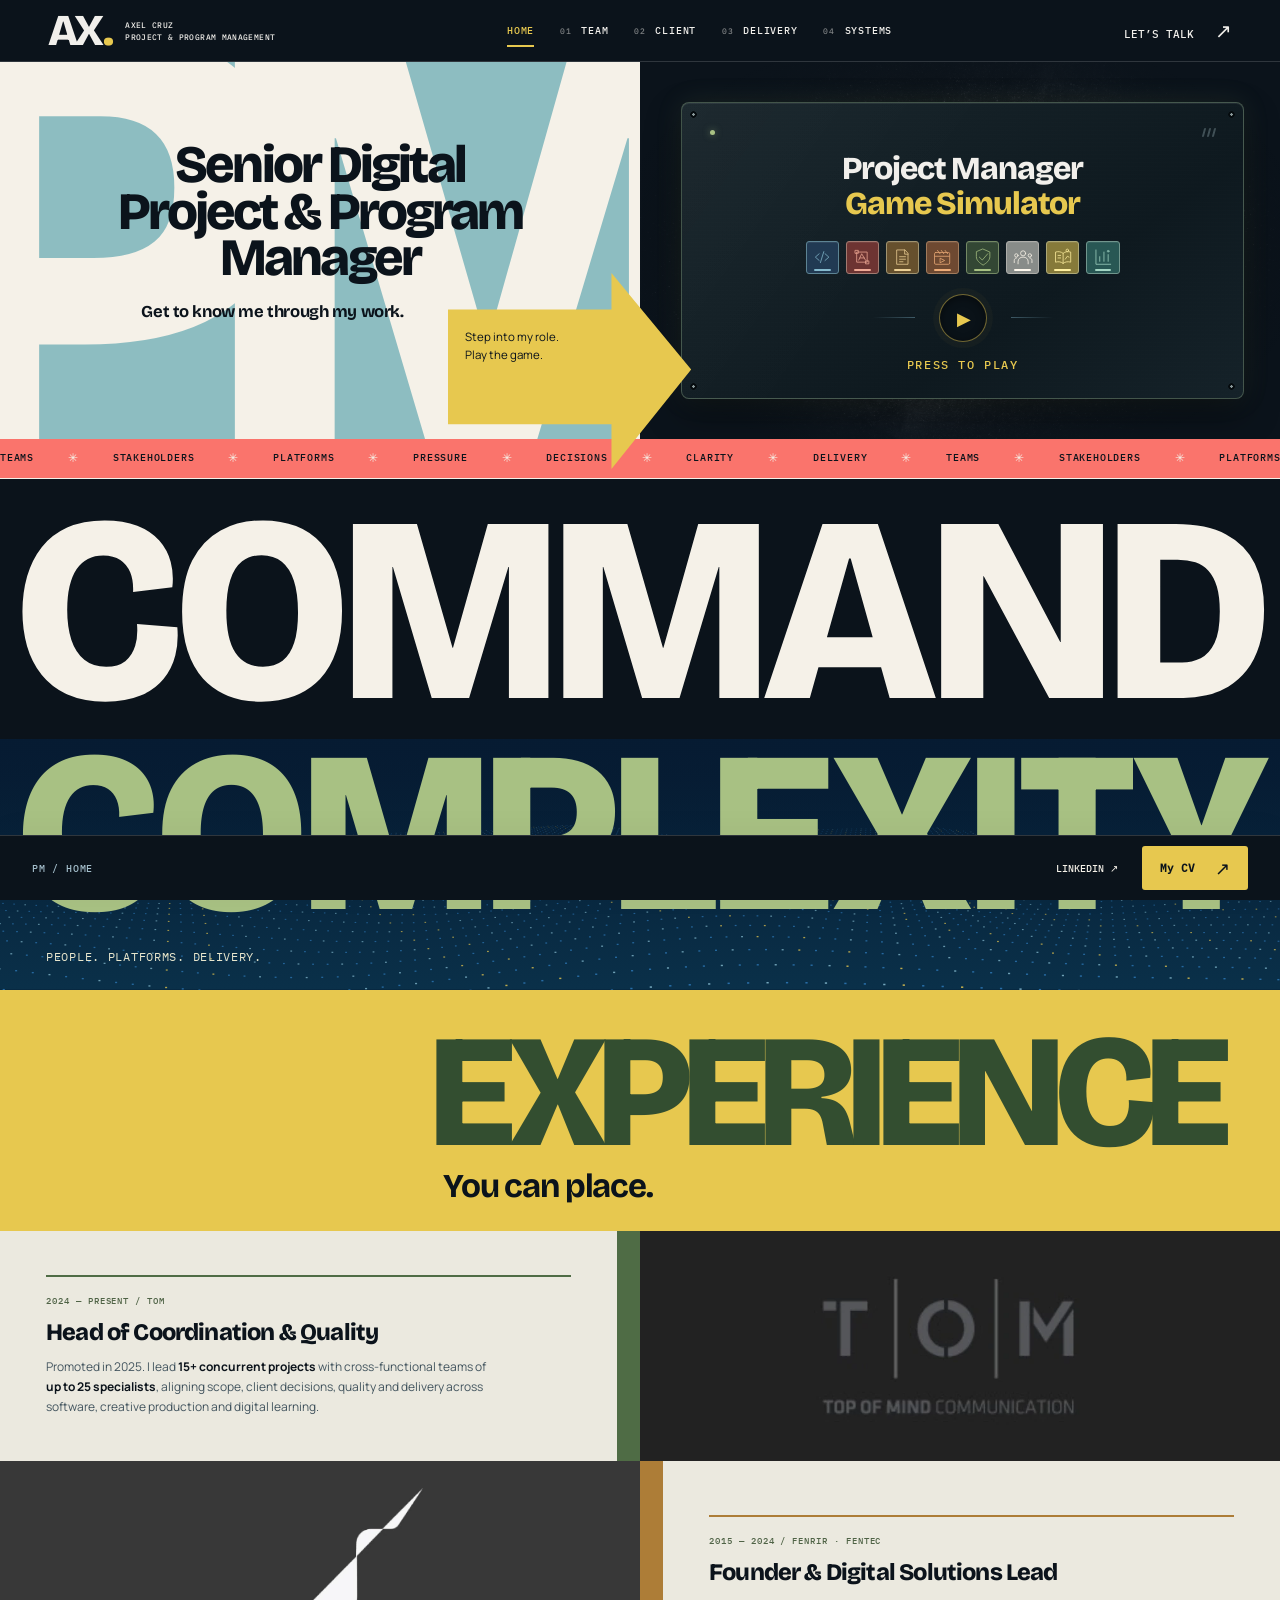
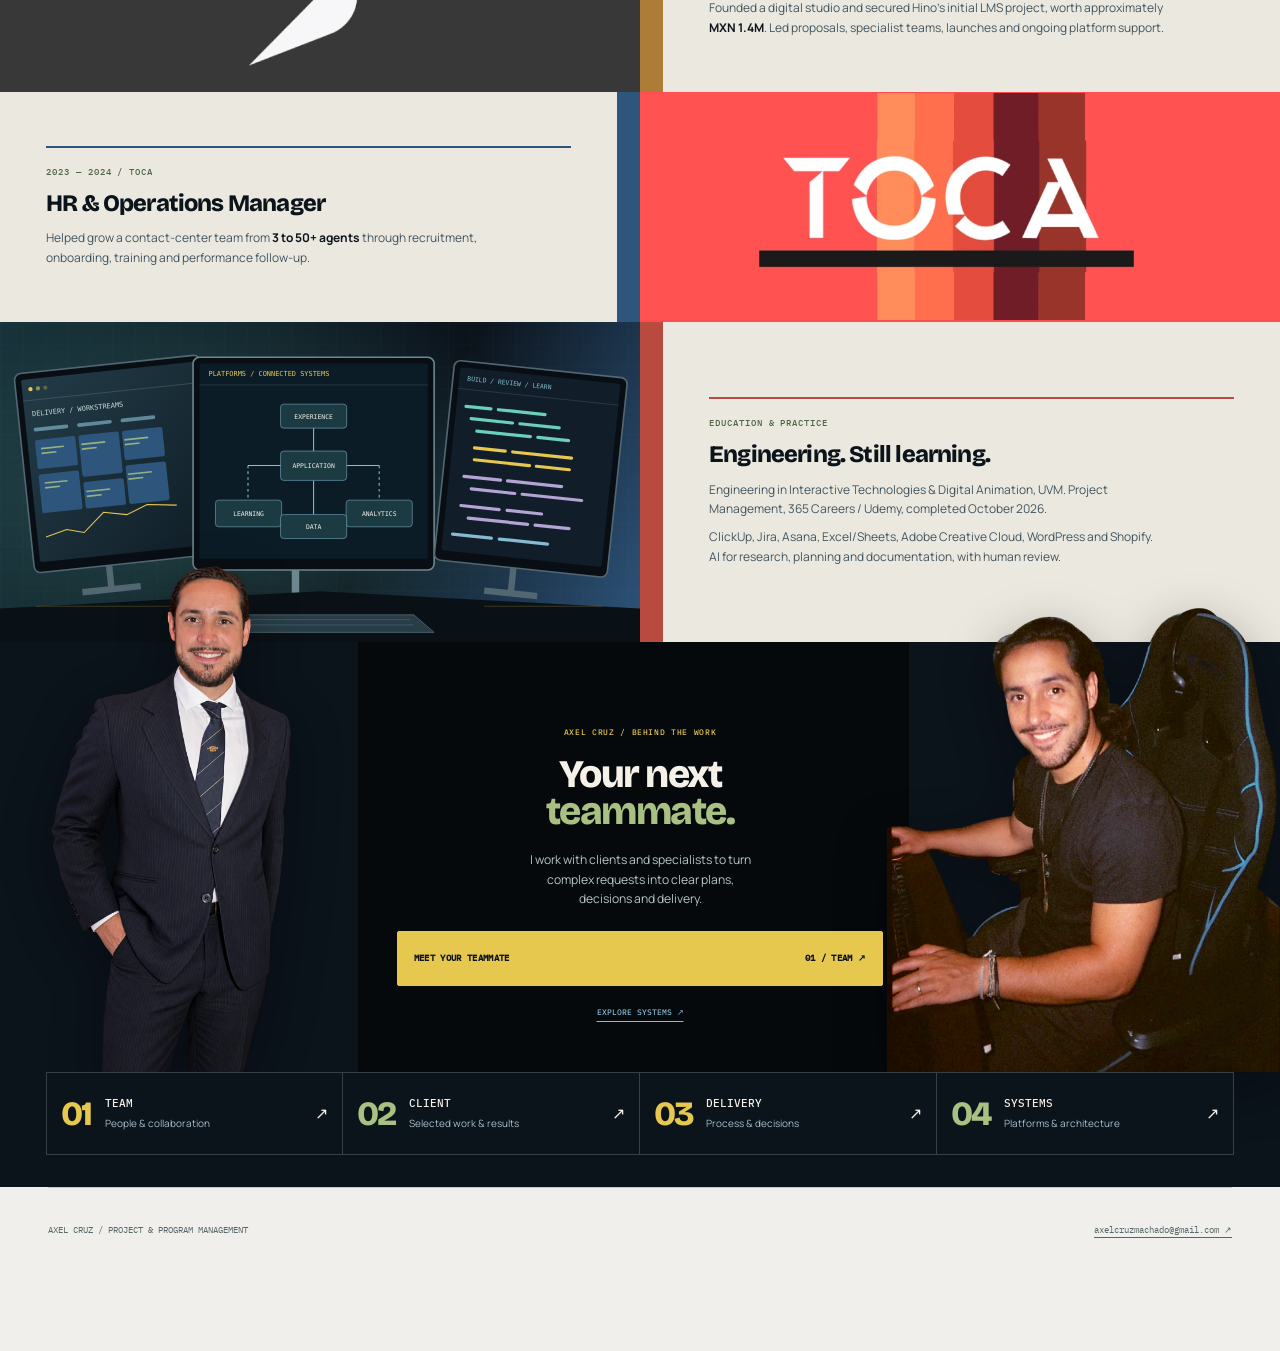
==== commit 6e5837b9: "Add COMMAND social preview image and Open Graph metadata" ====
--- a/index.html
+++ b/index.html
@@ -12,6 +12,16 @@
   <link rel="stylesheet" href="app.css"><link rel="stylesheet" href="v11.css?v=30102026-29"><link rel="stylesheet" href="v13.css?v=30102026-29"><link rel="stylesheet" href="art-composition.css?v=30102026-29"><link rel="stylesheet" href="v16.css?v=30102026-29"><link rel="stylesheet" href="v17.css?v=30102026-29"><link rel="stylesheet" href="v18.css?v=30102026-29"><link rel="stylesheet" href="v19.css?v=30102026-29"><link rel="stylesheet" href="v20.css?v=30102026-29"><link rel="stylesheet" href="v21.css?v=30102026-29"><link rel="stylesheet" href="v22.css?v=30102026-29"><link rel="stylesheet" href="v23.css?v=30102026-29"><link rel="stylesheet" href="v24.css?v=30102026-29"><link rel="stylesheet" href="v25.css?v=30102026-29"><link rel="stylesheet" href="v26.css?v=30102026-29"><link rel="stylesheet" href="v27.css?v=30102026-29"><link rel="stylesheet" href="reward.css?v=30102026-29"><link rel="stylesheet" href="onepager.css?v=02112026-30b"><link rel="stylesheet" href="cv.css?v=02112026-31"><script src="team-map.js?v=30102026-29" defer></script><script src="project-art.js?v=30102026-29" defer></script><script src="app.js?v=02112026-31" defer></script><script src="energy.js?v=30102026-29" defer></script><script src="game.js?v=30102026-29" defer></script><script src="experience.js?v=30102026-29" defer></script><script src="editor.js?v=30102026-29" defer></script><script src="data-landscape.js?v=30102026-29" defer></script><script src="manifesto-motion.js?v=30102026-29" defer></script><script src="team-download.js?v=30102026-29" defer></script><script src="disclosures.js?v=30102026-29" defer></script><script src="game-launch.js?v=30102026-29" defer></script><script src="onepager.js?v=02112026-30" defer></script><script src="cv.js?v=02112026-31" defer></script>
   <link rel="canonical" href="https://axelcruzcv.github.io/">
   <meta property="og:type" content="website"><meta property="og:title" content="Axel Cruz — Senior Digital Project &amp; Program Manager"><meta property="og:description" content="People, clients, delivery and digital systems. Explore Axel’s work and play Project Manager Game Simulator."><meta property="og:url" content="https://axelcruzcv.github.io/">
+  <meta property="og:image" content="https://axelcruzcv.github.io/assets/social/command-open-graph.png">
+  <meta property="og:image:secure_url" content="https://axelcruzcv.github.io/assets/social/command-open-graph.png">
+  <meta property="og:image:type" content="image/png">
+  <meta property="og:image:width" content="1200">
+  <meta property="og:image:height" content="630">
+  <meta property="og:image:alt" content="COMMAND COMPLEXITY — Axel Cruz, Senior Digital Project and Program Manager. People. Platforms. Delivery.">
+  <meta name="twitter:card" content="summary_large_image">
+  <meta name="twitter:title" content="Axel Cruz — Senior Digital Project &amp; Program Manager">
+  <meta name="twitter:description" content="People, clients, delivery and digital systems. Explore Axel’s work and play Project Manager Game Simulator.">
+  <meta name="twitter:image" content="https://axelcruzcv.github.io/assets/social/command-open-graph.png">
   <script async src="https://www.googletagmanager.com/gtag/js?id=G-WQ5RT0GT5M"></script>
   <script>window.dataLayer=window.dataLayer||[];function gtag(){dataLayer.push(arguments);}gtag('js',new Date());gtag('config','G-WQ5RT0GT5M');</script>
 </head>
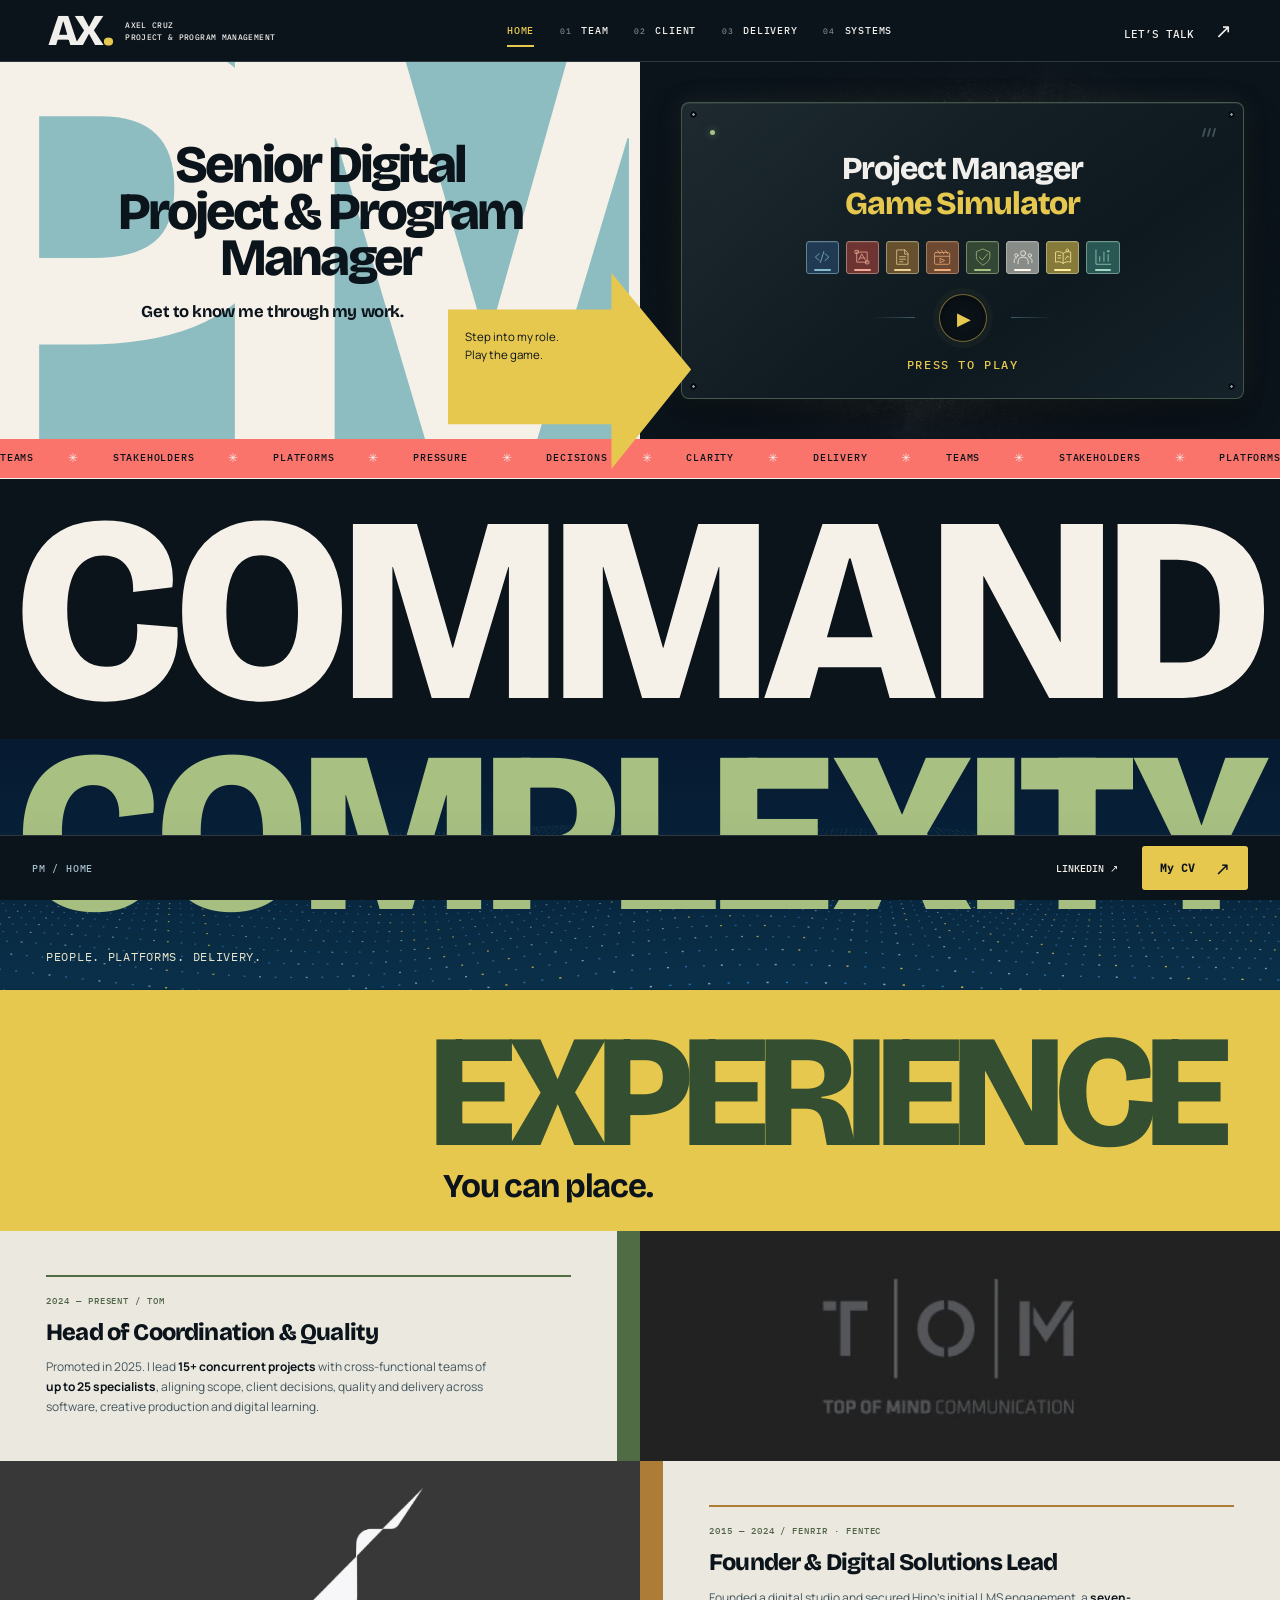
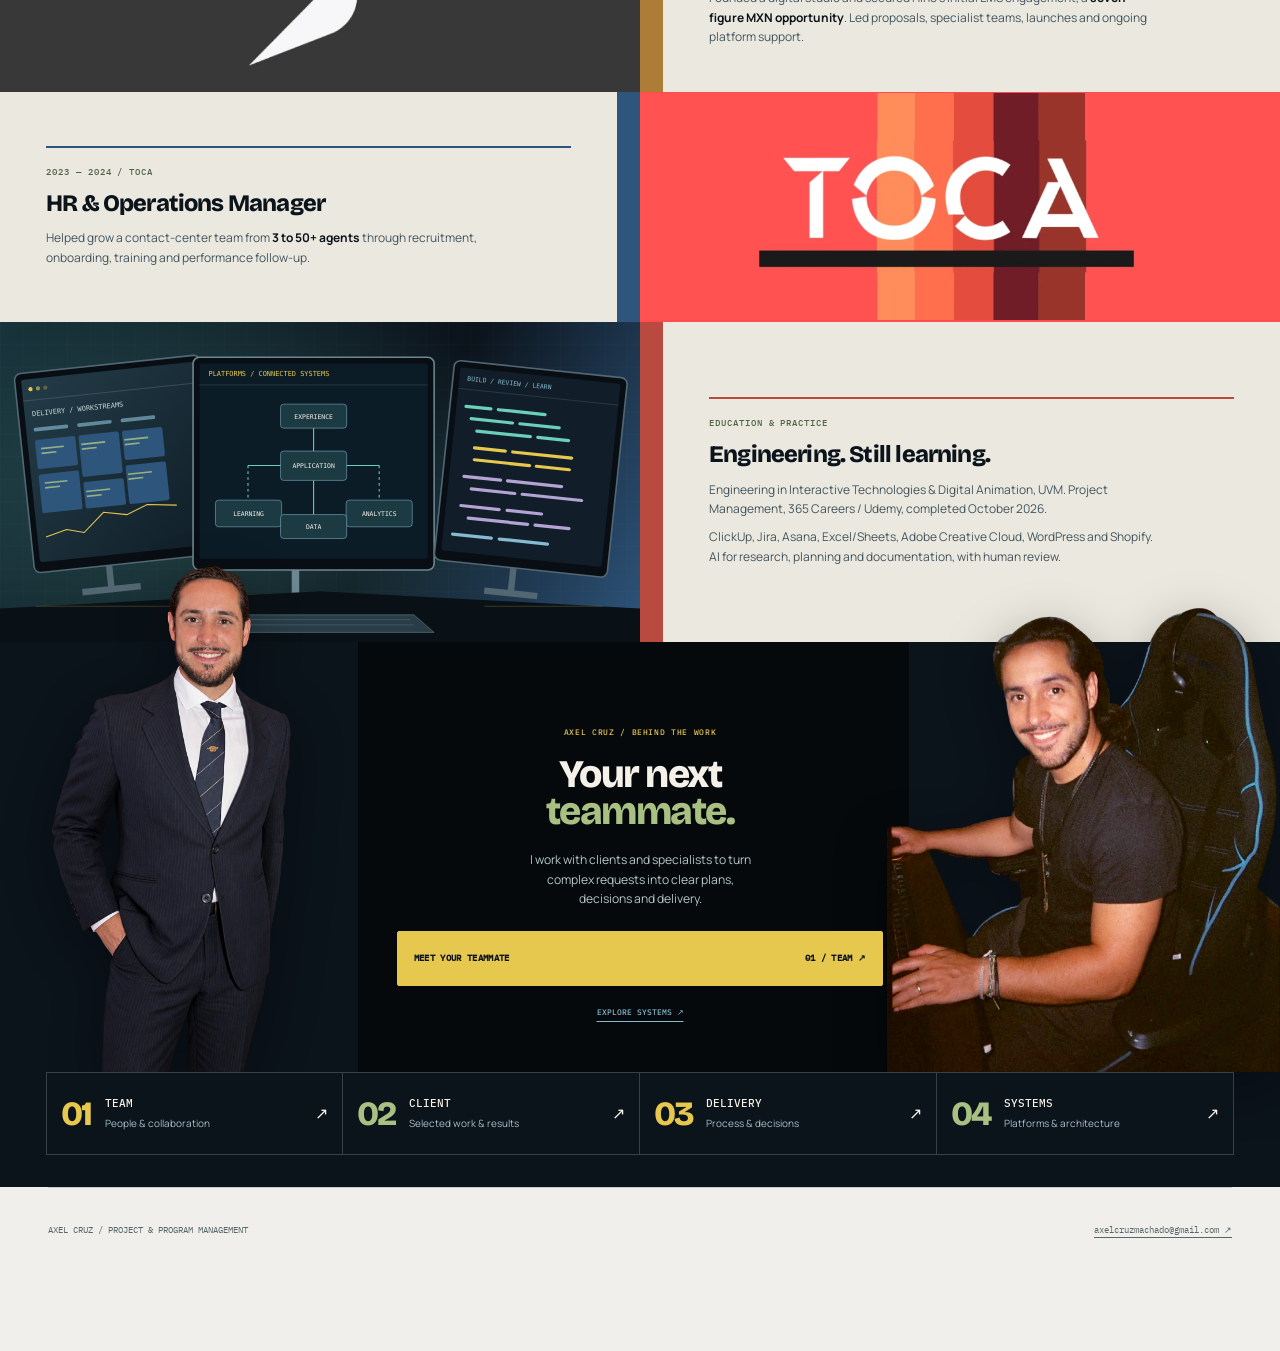
==== commit 22063664: "Align public Hino deal wording across COMMAND CV and WWM" ====
--- a/index.html
+++ b/index.html
@@ -70,7 +70,7 @@
         <figure class="experience-media brand-tom"><img src="assets/home/tom-brand.webp" width="1014" height="344" alt="Top of Mind Communication" loading="lazy" decoding="async"></figure>
       </article>
       <article class="experience-row experience-fentec experience-reverse">
-        <div class="experience-copy"><p class="eyebrow">2015 — 2024 / FENRIR · FENTEC</p><h3>Founder &amp; Digital Solutions Lead</h3><p>Founded a digital studio and secured Hino’s initial LMS project, worth approximately <strong>MXN 1.4M</strong>. Led proposals, specialist teams, launches and ongoing platform support.</p></div>
+        <div class="experience-copy"><p class="eyebrow">2015 — 2024 / FENRIR · FENTEC</p><h3>Founder &amp; Digital Solutions Lead</h3><p>Founded a digital studio and secured Hino’s initial LMS engagement, a <strong>seven-figure MXN opportunity</strong>. Led proposals, specialist teams, launches and ongoing platform support.</p></div>
         <figure class="experience-media brand-fentec"><img src="assets/home/fentec-brand.webp" width="1014" height="344" alt="Fentec / Fenrir Creative Studios" loading="lazy" decoding="async"></figure>
       </article>
       <article class="experience-row experience-toca">
@@ -164,7 +164,7 @@
   <section class="cv-focus" aria-labelledby="cv-focus-title"><div class="cv-focus-controls"><h2 id="cv-focus-title">What matters to your team?</h2><p>Highlight the experience you want to explore.</p><div id="cv-lenses" class="cv-lenses" role="group" aria-label="Highlight experience"><button type="button" data-cv-lens="all" aria-pressed="true">Full profile</button><button type="button" data-cv-lens="creative" aria-pressed="false">Creative ops</button><button type="button" data-cv-lens="platforms" aria-pressed="false">Platforms</button><button type="button" data-cv-lens="client" aria-pressed="false">Client delivery</button><button type="button" data-cv-lens="learning" aria-pressed="false">Enablement</button></div></div><div id="cv-focus-proof" class="cv-focus-proof" aria-live="polite"></div></section>
   <section class="cv-experience cv-section" id="cv-experience" aria-labelledby="cv-experience-title"><div class="cv-section-heading"><p class="cv-eyebrow">01 / THE WORK</p><h2 id="cv-experience-title">Experience.</h2><span>Leadership across delivery, clients and specialist teams.</span></div>
     <article class="cv-job" id="cv-tom"><div class="cv-period"><span>FEB 2024 — PRESENT</span><strong>2024<span>NOW</span></strong><i aria-hidden="true"></i></div><div class="cv-job-content"><p class="cv-company">Top of Mind Communication</p><h3>Head of Coordination<br>&amp; Quality</h3><p class="cv-role-date">2025 — Present <span>Promoted from Digital Project Coordinator · Feb 2024 — 2025</span></p><ul class="cv-facts"><li data-cv-areas="creative platforms client learning">Lead <strong>15+ concurrent projects</strong> and teams of <strong>up to 25 specialists</strong> across UX/UI, software, video, animation, instructional content and QA.</li><li data-cv-areas="client platforms">Own scope, estimates, schedules, capacity, dependencies and client approvals. Coordinate change control, QA/UAT, project costs and profitability.</li><li data-cv-areas="platforms learning">Oversee platform operations supporting <strong>2,000+ Hino users</strong> and <strong>5,000+ Edenred users</strong>. Coordinated service recovery across both platforms in <strong>14 days</strong>, connecting engineering, QA and client decisions.</li><li data-cv-areas="client creative">Expanded a Costco engagement from one renovation-proposal video into <strong>12 location-related projects</strong>, managing scope, pricing, negotiation, reviews and creative delivery.</li><li data-cv-areas="creative learning">Manage recurring KPMG communications in <strong>ClickUp</strong>, coordinating video, animation, event materials and stakeholder review under the Editech brand. Connect Kia and Mazda needs with production and instructional specialists.</li><li data-cv-areas="people">Partner with HR on CV reviews, specialist interviews and assessments, clarifying the capabilities and evidence each project needs.</li></ul><div class="cv-case-links"><a href="#cv/case/recovery">Platform recovery ↗</a><a href="#cv/case/costco">Client development ↗</a><a href="#cv/case/kpmg">Creative delivery ↗</a></div></div></article>
-    <article class="cv-job" id="cv-fentec"><div class="cv-period"><span>MAR 2015 — FEB 2024</span><strong>2015<span>2024</span></strong><i aria-hidden="true"></i></div><div class="cv-job-content"><p class="cv-company">Fentec Apps &amp; Web / Fenrir Creative Studios</p><h3>Founder &amp; Digital<br>Solutions Lead</h3><ul class="cv-facts"><li data-cv-areas="client creative platforms">Founded and ran a digital studio, originating <strong>15+ client engagements</strong> and owning proposals, pricing, staffing, budgets, delivery, support and profitability.</li><li data-cv-areas="client platforms learning">Originated and closed Hino’s initial LMS engagement, worth approximately <strong>MXN 1.4M</strong>. Led discovery, specialist delivery and continuing platform evolution with business, training and IT stakeholders.</li><li data-cv-areas="platforms learning creative">Coordinated Hino’s web, iOS and Android learning ecosystem, certification workflows and reporting, including <strong>60+ WBT productions</strong> for a network of <strong>38 dealers</strong>.</li><li data-cv-areas="platforms creative client">Delivered <strong>10+ websites and web experiences</strong>, including WordPress and Shopify projects. Connected UX/UI, engineering, creative teams and vendors from requirements through launch and support.</li></ul><div class="cv-case-links"><a href="#cv/case/hino">The Hino engagement ↗</a><a href="#systems/hino/architecture">Explore the platform ↗</a></div></div></article>
+    <article class="cv-job" id="cv-fentec"><div class="cv-period"><span>MAR 2015 — FEB 2024</span><strong>2015<span>2024</span></strong><i aria-hidden="true"></i></div><div class="cv-job-content"><p class="cv-company">Fentec Apps &amp; Web / Fenrir Creative Studios</p><h3>Founder &amp; Digital<br>Solutions Lead</h3><ul class="cv-facts"><li data-cv-areas="client creative platforms">Founded and ran a digital studio, originating <strong>15+ client engagements</strong> and owning proposals, pricing, staffing, budgets, delivery, support and profitability.</li><li data-cv-areas="client platforms learning">Originated and closed Hino’s initial LMS engagement, a <strong>seven-figure MXN opportunity</strong>. Led discovery, specialist delivery and continuing platform evolution with business, training and IT stakeholders.</li><li data-cv-areas="platforms learning creative">Coordinated Hino’s web, iOS and Android learning ecosystem, certification workflows and reporting, including <strong>60+ WBT productions</strong> for a network of <strong>38 dealers</strong>.</li><li data-cv-areas="platforms creative client">Delivered <strong>10+ websites and web experiences</strong>, including WordPress and Shopify projects. Connected UX/UI, engineering, creative teams and vendors from requirements through launch and support.</li></ul><div class="cv-case-links"><a href="#cv/case/hino">The Hino engagement ↗</a><a href="#systems/hino/architecture">Explore the platform ↗</a></div></div></article>
     <article class="cv-job" id="cv-toca"><div class="cv-period"><span>JAN 2023 — FEB 2024</span><strong>2023<span>2024</span></strong><i aria-hidden="true"></i></div><div class="cv-job-content"><p class="cv-company">TOCA Contact Center</p><h3>HR &amp; Operations<br>Manager</h3><ul class="cv-facts"><li data-cv-areas="client learning people">Helped scale an HSBC-linked operation from <strong>3 to 50+ agents</strong> through recruitment, onboarding, training and performance follow-up, connecting leadership, operations and talent.</li><li data-cv-areas="learning people">Led HR documentation and candidate evaluation; supported campaign coordination, operational reporting, internal communication and training processes.</li></ul></div></article>
   </section>
   <section class="cv-expertise cv-section" id="cv-expertise" aria-labelledby="cv-expertise-title"><div class="cv-section-heading"><p class="cv-eyebrow">02 / HOW I WORK</p><h2 id="cv-expertise-title">Expertise <br>&amp; tools.</h2><p>Project and program management, client ownership, specialist coordination and the judgment to connect them.</p></div><div class="cv-expertise-body"><div class="cv-capabilities"><p><strong>Delivery &amp; commercial</strong> Roadmaps, resource and capacity planning, budgets, estimates, dependencies, risk and change control.</p><p><strong>People &amp; quality</strong> Cross-functional leadership, stakeholder management, QA, UAT, hiring support and clear acceptance criteria.</p><p><strong>Creative &amp; digital</strong> Creative operations, learning platforms, LMS operations and AI-assisted research, planning and review.</p></div><div class="cv-tools-panel"><div id="cv-tool-groups" class="cv-tool-groups" role="group" aria-label="Tool categories"></div><div id="cv-tool-options" class="cv-tool-options" role="group" aria-label="Tools"></div><div class="cv-tool-detail" id="cv-tool-detail" aria-live="polite"></div></div></div></section>
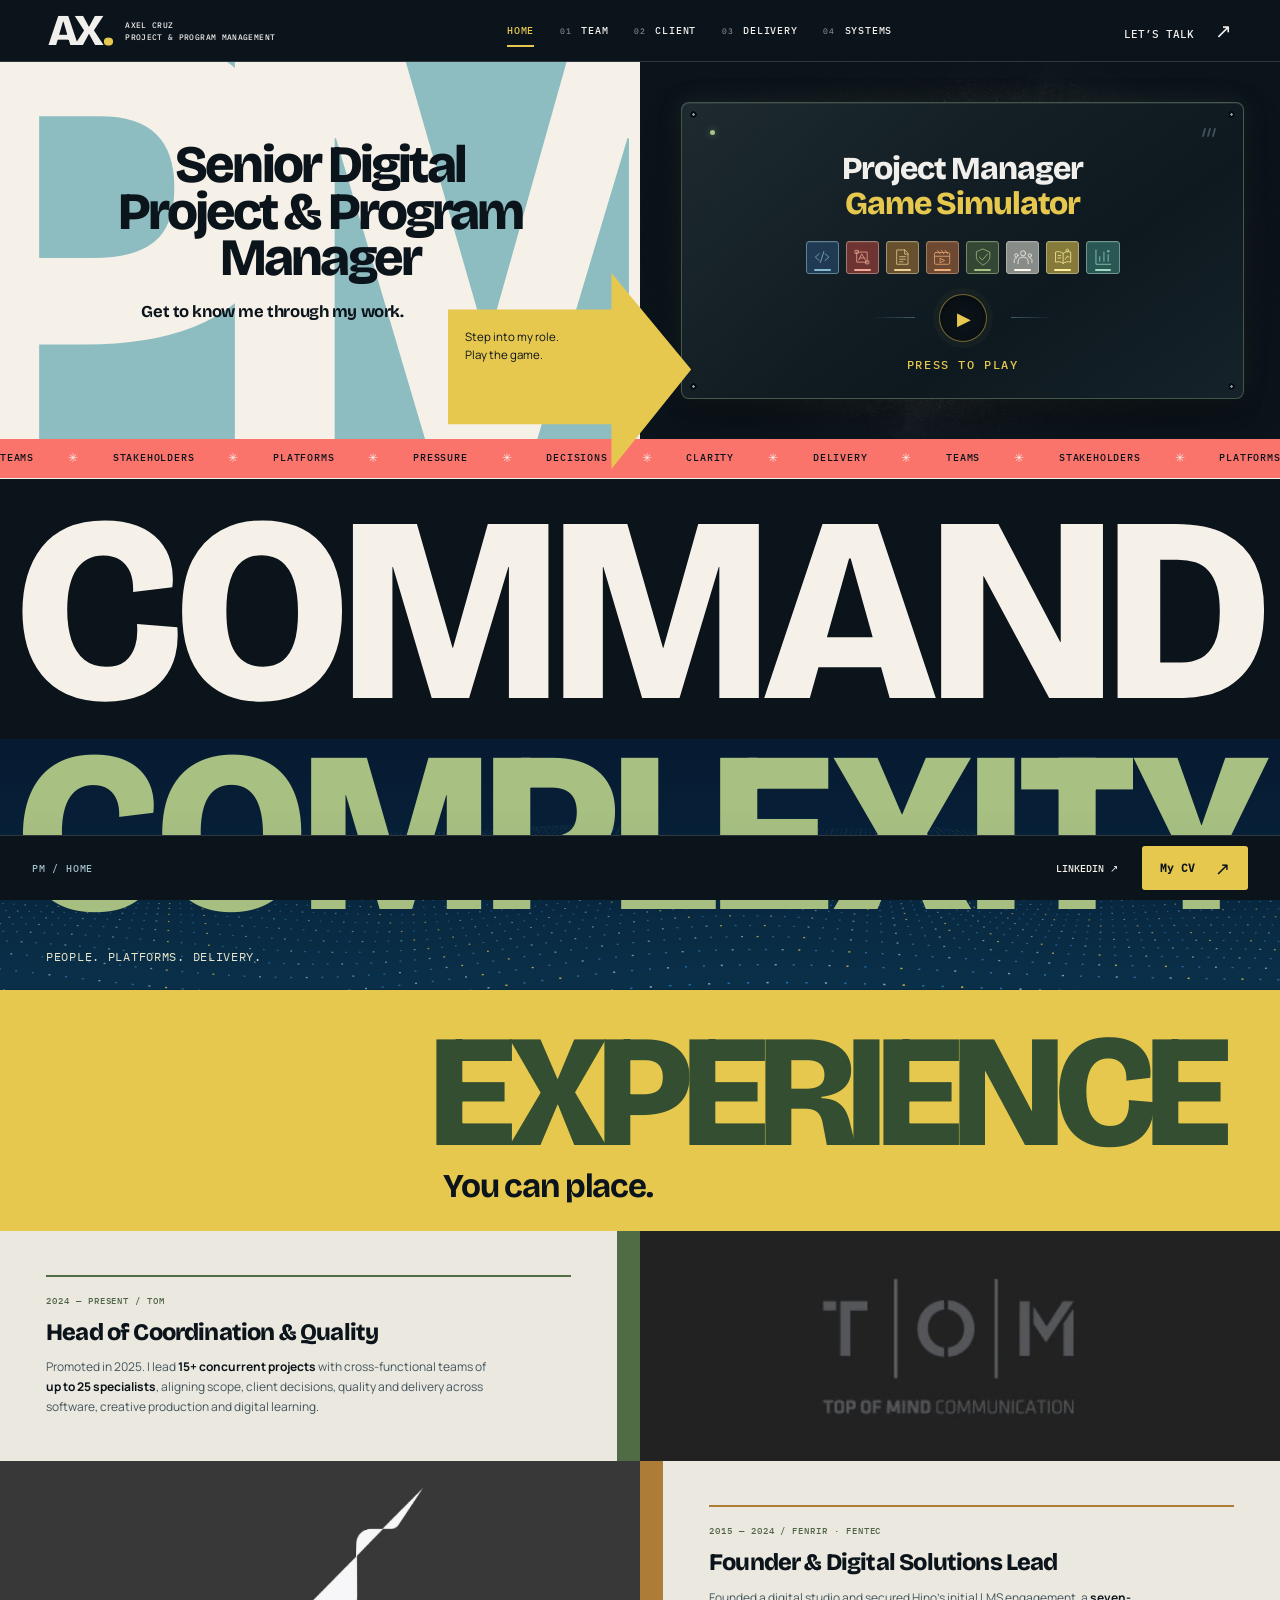
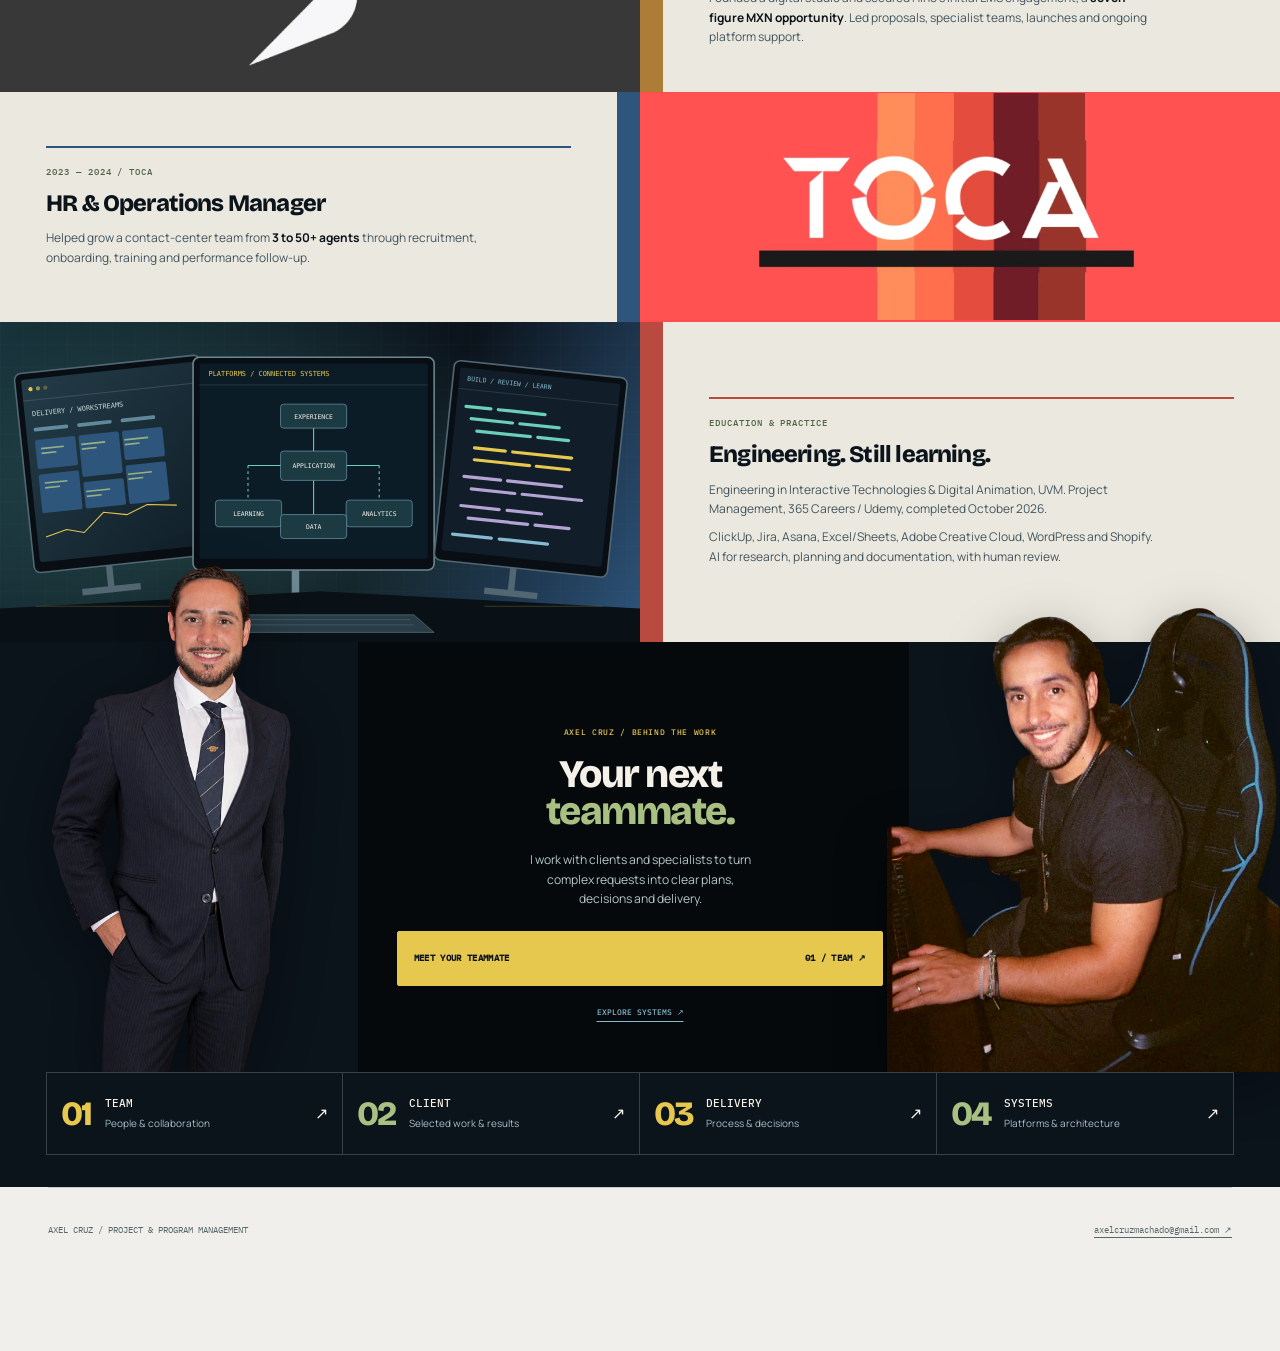
==== commit 1677ba1a: "Let team bubbles grow beyond the page with adaptive layout and resettable controls" ====
--- a/index.html
+++ b/index.html
@@ -9,7 +9,7 @@
   <link rel="preload" href="assets/fonts/manrope-400-700.woff2" as="font" type="font/woff2" crossorigin>
   <link rel="preload" href="assets/pm-game-space.jpg" as="image">
   <link rel="stylesheet" href="fonts.css?v=30102026-29">
-  <link rel="stylesheet" href="app.css"><link rel="stylesheet" href="v11.css?v=30102026-29"><link rel="stylesheet" href="v13.css?v=30102026-29"><link rel="stylesheet" href="art-composition.css?v=30102026-29"><link rel="stylesheet" href="v16.css?v=30102026-29"><link rel="stylesheet" href="v17.css?v=30102026-29"><link rel="stylesheet" href="v18.css?v=30102026-29"><link rel="stylesheet" href="v19.css?v=30102026-29"><link rel="stylesheet" href="v20.css?v=30102026-29"><link rel="stylesheet" href="v21.css?v=30102026-29"><link rel="stylesheet" href="v22.css?v=30102026-29"><link rel="stylesheet" href="v23.css?v=30102026-29"><link rel="stylesheet" href="v24.css?v=30102026-29"><link rel="stylesheet" href="v25.css?v=30102026-29"><link rel="stylesheet" href="v26.css?v=30102026-29"><link rel="stylesheet" href="v27.css?v=30102026-29"><link rel="stylesheet" href="reward.css?v=30102026-29"><link rel="stylesheet" href="onepager.css?v=02112026-30b"><link rel="stylesheet" href="cv.css?v=02112026-31"><script src="team-map.js?v=30102026-29" defer></script><script src="project-art.js?v=30102026-29" defer></script><script src="app.js?v=02112026-31" defer></script><script src="energy.js?v=30102026-29" defer></script><script src="game.js?v=30102026-29" defer></script><script src="experience.js?v=30102026-29" defer></script><script src="editor.js?v=30102026-29" defer></script><script src="data-landscape.js?v=30102026-29" defer></script><script src="manifesto-motion.js?v=30102026-29" defer></script><script src="team-download.js?v=30102026-29" defer></script><script src="disclosures.js?v=30102026-29" defer></script><script src="game-launch.js?v=30102026-29" defer></script><script src="onepager.js?v=02112026-30" defer></script><script src="cv.js?v=02112026-31" defer></script>
+  <link rel="stylesheet" href="app.css"><link rel="stylesheet" href="v11.css?v=30102026-29"><link rel="stylesheet" href="v13.css?v=30102026-29"><link rel="stylesheet" href="art-composition.css?v=30102026-29"><link rel="stylesheet" href="v16.css?v=30102026-29"><link rel="stylesheet" href="v17.css?v=30102026-29"><link rel="stylesheet" href="v18.css?v=30102026-29"><link rel="stylesheet" href="v19.css?v=30102026-29"><link rel="stylesheet" href="v20.css?v=30102026-29"><link rel="stylesheet" href="v21.css?v=30102026-29"><link rel="stylesheet" href="v22.css?v=30102026-29"><link rel="stylesheet" href="v23.css?v=30102026-29"><link rel="stylesheet" href="v24.css?v=30102026-29"><link rel="stylesheet" href="v25.css?v=30102026-29"><link rel="stylesheet" href="v26.css?v=30102026-29"><link rel="stylesheet" href="v27.css?v=30102026-29"><link rel="stylesheet" href="reward.css?v=30102026-29"><link rel="stylesheet" href="onepager.css?v=02112026-30b"><link rel="stylesheet" href="cv.css?v=02112026-31"><script src="team-map.js?v=02112026-32" defer></script><script src="project-art.js?v=30102026-29" defer></script><script src="app.js?v=02112026-32" defer></script><script src="energy.js?v=30102026-29" defer></script><script src="game.js?v=30102026-29" defer></script><script src="experience.js?v=30102026-29" defer></script><script src="editor.js?v=30102026-29" defer></script><script src="data-landscape.js?v=30102026-29" defer></script><script src="manifesto-motion.js?v=30102026-29" defer></script><script src="team-download.js?v=30102026-29" defer></script><script src="disclosures.js?v=30102026-29" defer></script><script src="game-launch.js?v=30102026-29" defer></script><script src="onepager.js?v=02112026-30" defer></script><script src="cv.js?v=02112026-31" defer></script><link rel="stylesheet" href="team-play.css?v=02112026-32"><script src="team-play.js?v=02112026-32" defer></script>
   <link rel="canonical" href="https://axelcruzcv.github.io/">
   <meta property="og:type" content="website"><meta property="og:title" content="Axel Cruz — Senior Digital Project &amp; Program Manager"><meta property="og:description" content="People, clients, delivery and digital systems. Explore Axel’s work and play Project Manager Game Simulator."><meta property="og:url" content="https://axelcruzcv.github.io/">
   <meta property="og:image" content="https://axelcruzcv.github.io/assets/social/command-open-graph.png">
@@ -97,7 +97,7 @@
 <div class="team-opening">
   <header class="chapter-title"><div class="wrap"><p class="chapter-marker"><b>01</b><span>/ 04 · WORKING TOGETHER</span></p><h1 class="chapter-name" id="team-title"><span>TEAM</span></h1><p class="chapter-subtitle">The people, roles and decisions I connect.</p></div></header>  <section class="testimonial-band wrap" aria-labelledby="team-title"><div class="testimonial-label"><p class="eyebrow">COLLABORATOR VOICES</p><h2>Good work.<br> Shared.</h2></div><div class="testimonial-stage" id="team-voices"><div class="testimonial-meta"><span id="testimonial-company"></span><span id="testimonial-index"></span></div><div id="testimonial-copy" aria-live="polite"></div><div class="testimonial-bottom"><p id="testimonial-person"></p><div class="carousel-controls"><button type="button" id="testimonial-prev" aria-label="Previous testimonial slot">←</button><button type="button" id="testimonial-next" aria-label="Next testimonial slot">→</button></div></div></div></section>
 </div>
-  <section class="wrap network-section" aria-labelledby="network-title"><div class="section-line"><h2 id="network-title">Many disciplines.<br>A shared direction.</h2><div class="network-actions"><span class="fine">SELECT A SPECIALTY</span></div></div><div class="network-layout"><div><div id="people-network" class="people-network"></div></div><aside class="network-detail" id="network-detail" aria-live="polite"></aside></div><details class="count-editor"><summary><span class="configure-icon" aria-hidden="true">⛭</span><span><strong>Configure team</strong><small>Shape the map with your collaborator counts</small></span><span class="configure-plus" aria-hidden="true">+</span></summary><p class="fine">Set collaborator counts, then download your team map.</p><div class="configure-actions"><button type="button" id="download-team" class="button">DOWNLOAD TEAM <span>PNG ↓</span></button><button type="button" class="text-link" id="clear-counts">Clear counts</button><span id="team-download-status" class="fine" role="status" aria-live="polite"></span></div><form id="counts-form" class="counts-form"></form></details></section>
+  <section class="wrap network-section" aria-labelledby="network-title"><div class="section-line"><h2 id="network-title">Many disciplines.<br>A shared direction.</h2><div class="network-actions"><span class="fine">SELECT A SPECIALTY</span></div></div><div class="network-layout"><div><div id="people-network" class="people-network"></div></div><aside class="network-detail" id="network-detail" aria-live="polite"></aside></div><details class="count-editor"><summary><span class="configure-icon" aria-hidden="true">⛭</span><span><strong>Configure team</strong><small>Change the numbers. Make room for your team.</small></span><span class="configure-plus" aria-hidden="true">+</span></summary><p class="fine">Add people. Watch the map grow beyond its frame. Reset anytime; counts clear when you leave TEAM.</p><div class="configure-actions"><button type="button" id="download-team" class="button">DOWNLOAD TEAM <span>PNG ↓</span></button><button type="button" class="text-link" id="clear-counts">Clear counts</button><span id="team-download-status" class="fine" role="status" aria-live="polite"></span></div><form id="counts-form" class="counts-form"></form></details></section>
 <div class="team-insights">
   <section class="hr-compact" id="hiring-detail" aria-labelledby="hr-title"><h2 id="hr-title">HR Team<br>Supporter</h2><div><p>I support People &amp; Talent with the context behind specialist roles: CV reviews, interviews, assessments and the skills a project needs.</p><dl class="hr-history"><div><dt>FENTEC</dt><dd>Recruitment and team building as a founder.</dd></div><div><dt>TOCA</dt><dd>HR, onboarding, training and operations.</dd></div><div><dt>TOM</dt><dd>Specialist hiring and candidate evaluation with HR.</dd></div></dl></div></section>
   <blockquote class="team-quote"><p>“Alone we can do so little;<br>together we can do so much.”</p><cite>Helen Keller <a href="https://afb.org/about-afb/history/helen-keller/quotes/helen-keller-quotes-progress" target="_blank" rel="noopener" aria-label="Source: American Foundation for the Blind">↗</a></cite></blockquote>
--- a/team-play.css
+++ b/team-play.css
@@ -0,0 +1,33 @@
+/* Team play can cross section boundaries; only the navigation stays above it. */
+.team-map-layer{position:fixed;inset:0;z-index:39;overflow:hidden;pointer-events:none;contain:strict}
+.team-map-layer .network-desktop{position:absolute;display:block!important;max-height:none!important;max-width:none!important;margin:0!important;overflow:visible;pointer-events:none}
+.team-map-layer .cloud-node{pointer-events:auto;cursor:pointer}
+.team-map-layer .cloud-node circle{transition:fill .2s,stroke .2s;transform:none}
+.team-map-layer .cloud-node text{pointer-events:none;font-family:var(--body);letter-spacing:0}
+.team-map-layer .cloud-node:focus-visible{outline:none}
+.team-map-layer .cloud-node:focus-visible circle{stroke:#f5f1e8!important;stroke-width:5}
+.team-map-layer .axel-node{pointer-events:none}
+body.team-map-expanded .bottom-bar{z-index:35}
+body.team-configuring .topbar{flex-wrap:wrap;row-gap:10px;z-index:40}
+.team-scale-dock{order:4;flex:0 0 100%;display:flex;align-items:center;gap:10px;padding-top:10px;border-top:1px solid #8dbdc133;color:#f5f1e8;--team-live-color:#8dbdc1}
+.team-scale-label{font:700 11px/1 var(--display);letter-spacing:.03em;white-space:nowrap;color:var(--team-live-label,#8dbdc1)}
+.team-scale-label span{font:400 7px/1 var(--mono);margin-left:8px;color:#b2c6c2}
+.team-scale-specialty{flex:1;max-width:350px;min-width:0;margin-left:auto}
+.team-scale-dock select,.team-scale-dock input,.team-scale-dock button{font:500 11px/1.3 var(--mono);border:1px solid #8dbdc14d;border-radius:2px;background:#13232d;color:#f5f1e8;min-height:36px}
+.team-scale-dock select{width:100%;padding:8px 28px 8px 10px;border-left:3px solid var(--team-live-color)}
+.team-scale-number{display:flex;align-items:stretch;gap:3px}
+.team-scale-number label{display:flex;min-width:0}
+.team-scale-dock input{width:92px;text-align:center;padding:5px;-moz-appearance:textfield}
+.team-scale-dock input::-webkit-inner-spin-button,.team-scale-dock input::-webkit-outer-spin-button{appearance:none;margin:0}
+.team-scale-dock button{padding:8px 13px;cursor:pointer;white-space:nowrap;transition:background .2s,color .2s}
+.team-scale-dock [data-team-step]{width:37px;padding:4px;font:400 22px/1 var(--body);touch-action:none;user-select:none}
+.team-scale-dock button:hover{background:#8dbdc1;color:#0b131b}
+.team-scale-dock .team-dock-reset{border-color:#e7c84f88;color:#e7c84f}
+.team-scale-dock .team-dock-reset:hover{background:#e7c84f;color:#0b131b}
+.team-scale-dock :focus-visible{outline:2px solid #e7c84f;outline-offset:3px}
+.team-sr-only{position:absolute;width:1px;height:1px;padding:0;margin:-1px;overflow:hidden;clip:rect(0,0,0,0);white-space:nowrap;border:0}
+@media(max-width:800px){.team-scale-label{display:none}.team-scale-specialty{max-width:none;margin-left:0}.team-scale-dock{gap:6px}.team-scale-dock select,.team-scale-dock input,.team-scale-dock button{font-size:10px}.team-scale-dock input{width:66px}.team-scale-dock button{padding-inline:9px}.team-scale-dock [data-team-step]{width:34px;font-size:20px}}
+@media(max-width:600px){#people-network .cloud-node text{font-size:20px!important}}
+@media(max-width:540px){.team-scale-dock{flex-wrap:wrap;gap:7px}.team-scale-specialty{flex-basis:calc(100% - 157px)}.team-scale-number{margin-left:auto}.team-scale-dock select{padding-left:7px}.team-scale-dock select,.team-scale-dock input,.team-scale-dock button{min-height:44px}.team-scale-dock .team-dock-export,.team-scale-dock .team-dock-reset{padding:5px 12px}.team-scale-dock input{width:65px}.team-scale-dock [data-team-step]{width:37px}}
+@media(prefers-reduced-motion:reduce){.team-map-layer .cloud-node circle,.team-scale-dock button{transition:none}}
+html.reduce-motion .team-map-layer .cloud-node circle,html.reduce-motion .team-scale-dock button{transition:none}
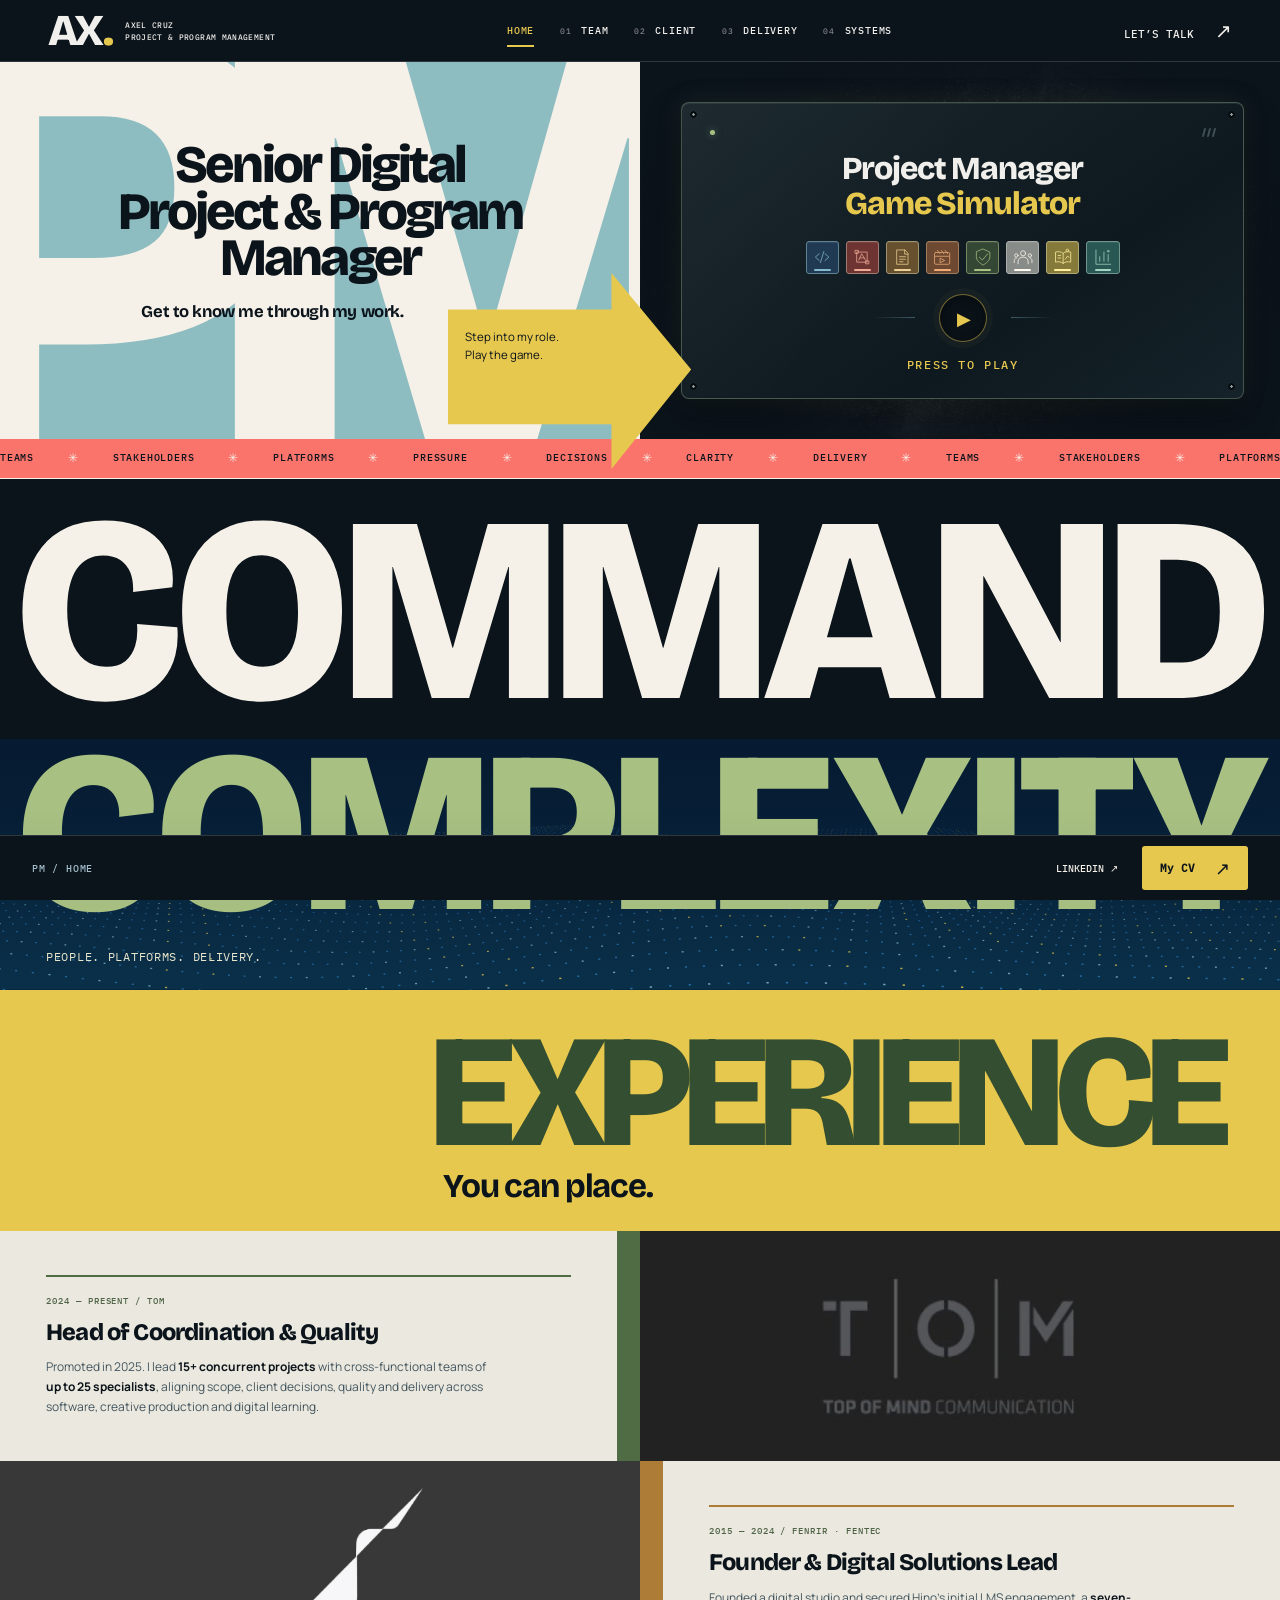
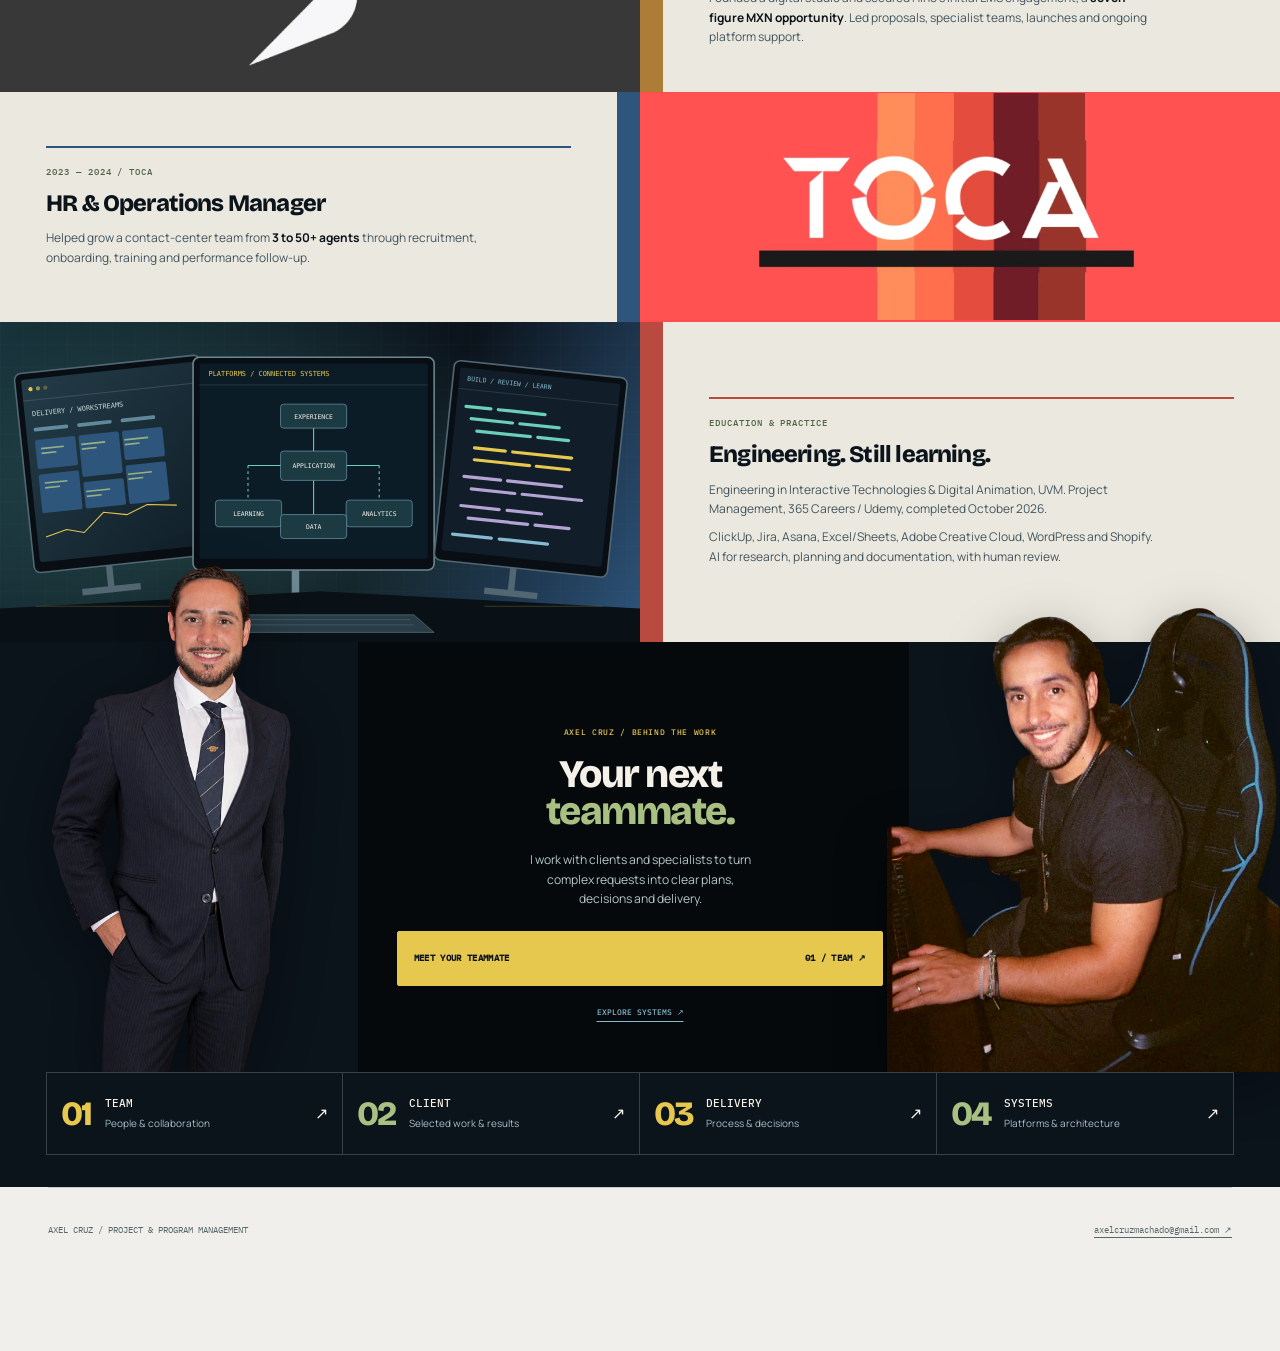
==== commit 2f3681ff: "Keep the growing team in view when using header controls" ====
--- a/index.html
+++ b/index.html
@@ -9,7 +9,7 @@
   <link rel="preload" href="assets/fonts/manrope-400-700.woff2" as="font" type="font/woff2" crossorigin>
   <link rel="preload" href="assets/pm-game-space.jpg" as="image">
   <link rel="stylesheet" href="fonts.css?v=30102026-29">
-  <link rel="stylesheet" href="app.css"><link rel="stylesheet" href="v11.css?v=30102026-29"><link rel="stylesheet" href="v13.css?v=30102026-29"><link rel="stylesheet" href="art-composition.css?v=30102026-29"><link rel="stylesheet" href="v16.css?v=30102026-29"><link rel="stylesheet" href="v17.css?v=30102026-29"><link rel="stylesheet" href="v18.css?v=30102026-29"><link rel="stylesheet" href="v19.css?v=30102026-29"><link rel="stylesheet" href="v20.css?v=30102026-29"><link rel="stylesheet" href="v21.css?v=30102026-29"><link rel="stylesheet" href="v22.css?v=30102026-29"><link rel="stylesheet" href="v23.css?v=30102026-29"><link rel="stylesheet" href="v24.css?v=30102026-29"><link rel="stylesheet" href="v25.css?v=30102026-29"><link rel="stylesheet" href="v26.css?v=30102026-29"><link rel="stylesheet" href="v27.css?v=30102026-29"><link rel="stylesheet" href="reward.css?v=30102026-29"><link rel="stylesheet" href="onepager.css?v=02112026-30b"><link rel="stylesheet" href="cv.css?v=02112026-31"><script src="team-map.js?v=02112026-32" defer></script><script src="project-art.js?v=30102026-29" defer></script><script src="app.js?v=02112026-32" defer></script><script src="energy.js?v=30102026-29" defer></script><script src="game.js?v=30102026-29" defer></script><script src="experience.js?v=30102026-29" defer></script><script src="editor.js?v=30102026-29" defer></script><script src="data-landscape.js?v=30102026-29" defer></script><script src="manifesto-motion.js?v=30102026-29" defer></script><script src="team-download.js?v=30102026-29" defer></script><script src="disclosures.js?v=30102026-29" defer></script><script src="game-launch.js?v=30102026-29" defer></script><script src="onepager.js?v=02112026-30" defer></script><script src="cv.js?v=02112026-31" defer></script><link rel="stylesheet" href="team-play.css?v=02112026-32"><script src="team-play.js?v=02112026-32" defer></script>
+  <link rel="stylesheet" href="app.css"><link rel="stylesheet" href="v11.css?v=30102026-29"><link rel="stylesheet" href="v13.css?v=30102026-29"><link rel="stylesheet" href="art-composition.css?v=30102026-29"><link rel="stylesheet" href="v16.css?v=30102026-29"><link rel="stylesheet" href="v17.css?v=30102026-29"><link rel="stylesheet" href="v18.css?v=30102026-29"><link rel="stylesheet" href="v19.css?v=30102026-29"><link rel="stylesheet" href="v20.css?v=30102026-29"><link rel="stylesheet" href="v21.css?v=30102026-29"><link rel="stylesheet" href="v22.css?v=30102026-29"><link rel="stylesheet" href="v23.css?v=30102026-29"><link rel="stylesheet" href="v24.css?v=30102026-29"><link rel="stylesheet" href="v25.css?v=30102026-29"><link rel="stylesheet" href="v26.css?v=30102026-29"><link rel="stylesheet" href="v27.css?v=30102026-29"><link rel="stylesheet" href="reward.css?v=30102026-29"><link rel="stylesheet" href="onepager.css?v=02112026-30b"><link rel="stylesheet" href="cv.css?v=02112026-31"><script src="team-map.js?v=02112026-32" defer></script><script src="project-art.js?v=30102026-29" defer></script><script src="app.js?v=02112026-32" defer></script><script src="energy.js?v=30102026-29" defer></script><script src="game.js?v=30102026-29" defer></script><script src="experience.js?v=30102026-29" defer></script><script src="editor.js?v=30102026-29" defer></script><script src="data-landscape.js?v=30102026-29" defer></script><script src="manifesto-motion.js?v=30102026-29" defer></script><script src="team-download.js?v=30102026-29" defer></script><script src="disclosures.js?v=30102026-29" defer></script><script src="game-launch.js?v=30102026-29" defer></script><script src="onepager.js?v=02112026-30" defer></script><script src="cv.js?v=02112026-31" defer></script><link rel="stylesheet" href="team-play.css?v=02112026-32"><script src="team-play.js?v=02112026-32b" defer></script>
   <link rel="canonical" href="https://axelcruzcv.github.io/">
   <meta property="og:type" content="website"><meta property="og:title" content="Axel Cruz — Senior Digital Project &amp; Program Manager"><meta property="og:description" content="People, clients, delivery and digital systems. Explore Axel’s work and play Project Manager Game Simulator."><meta property="og:url" content="https://axelcruzcv.github.io/">
   <meta property="og:image" content="https://axelcruzcv.github.io/assets/social/command-open-graph.png">
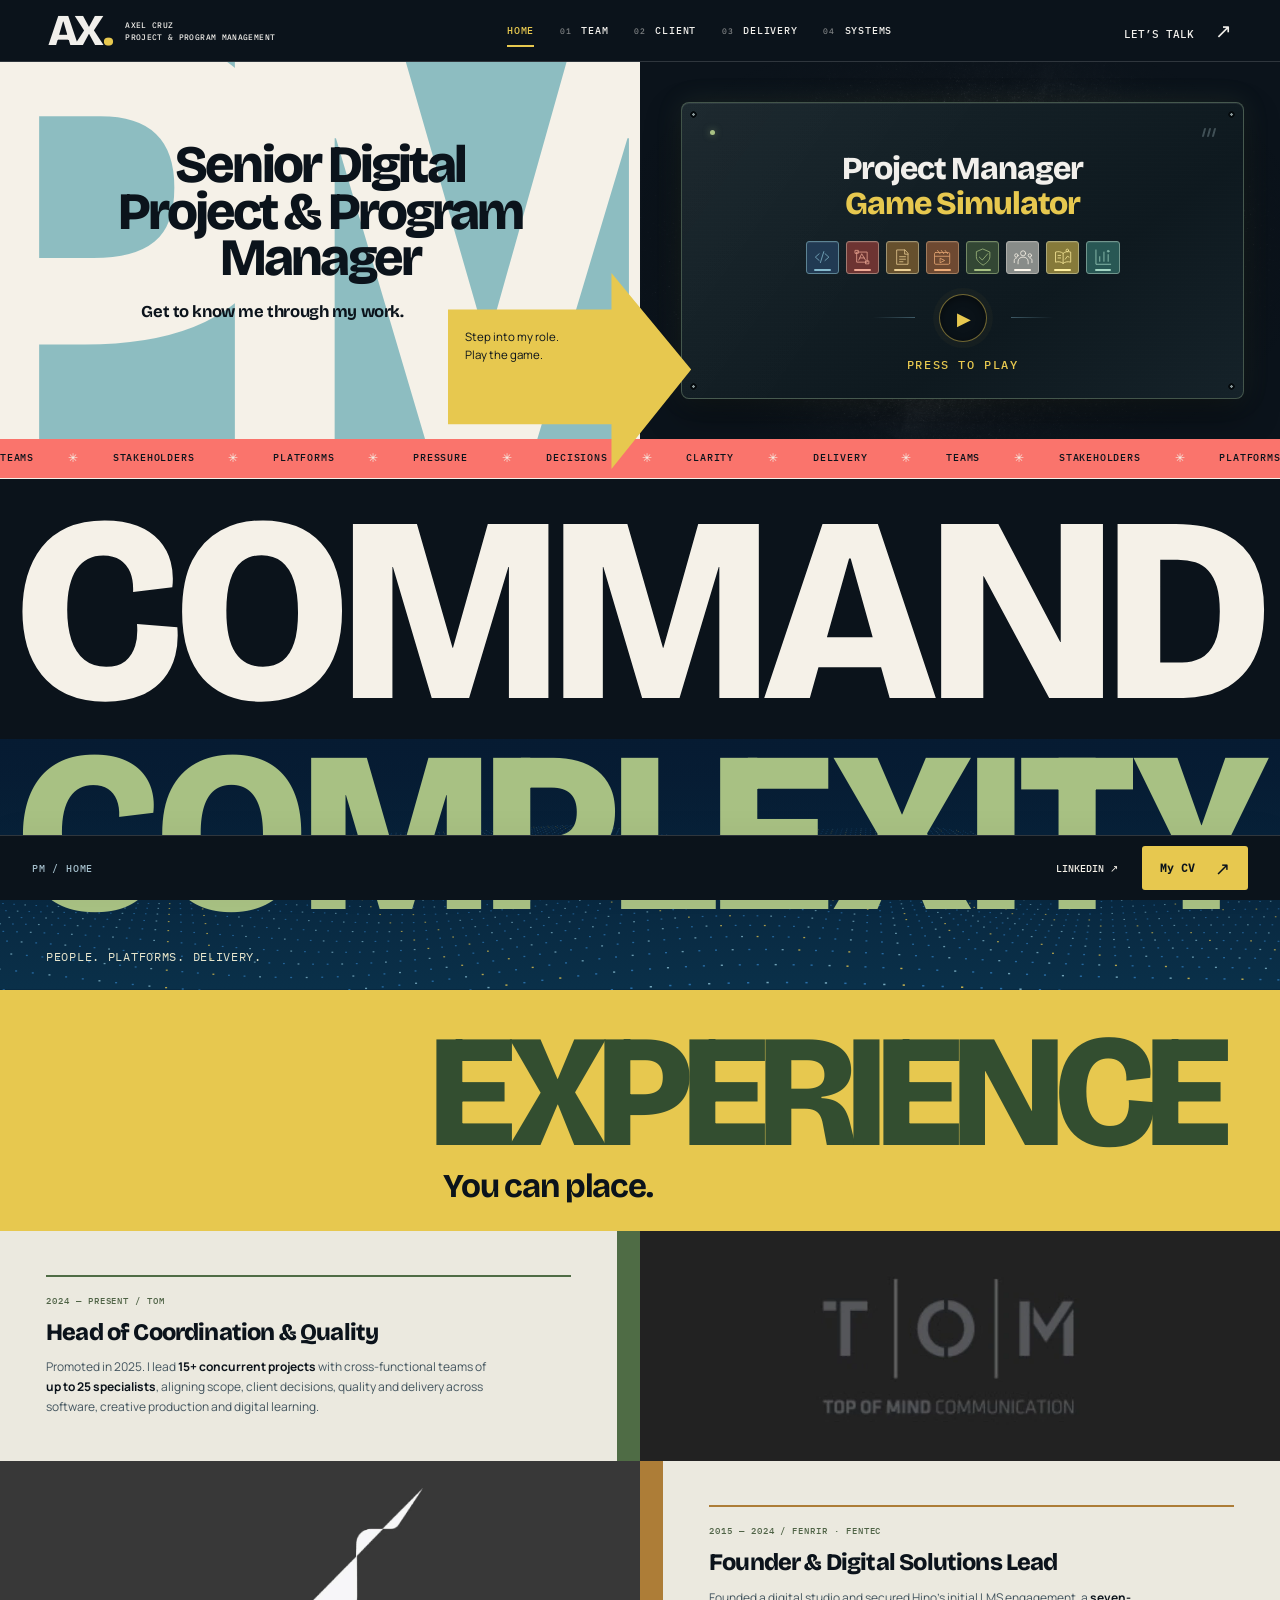
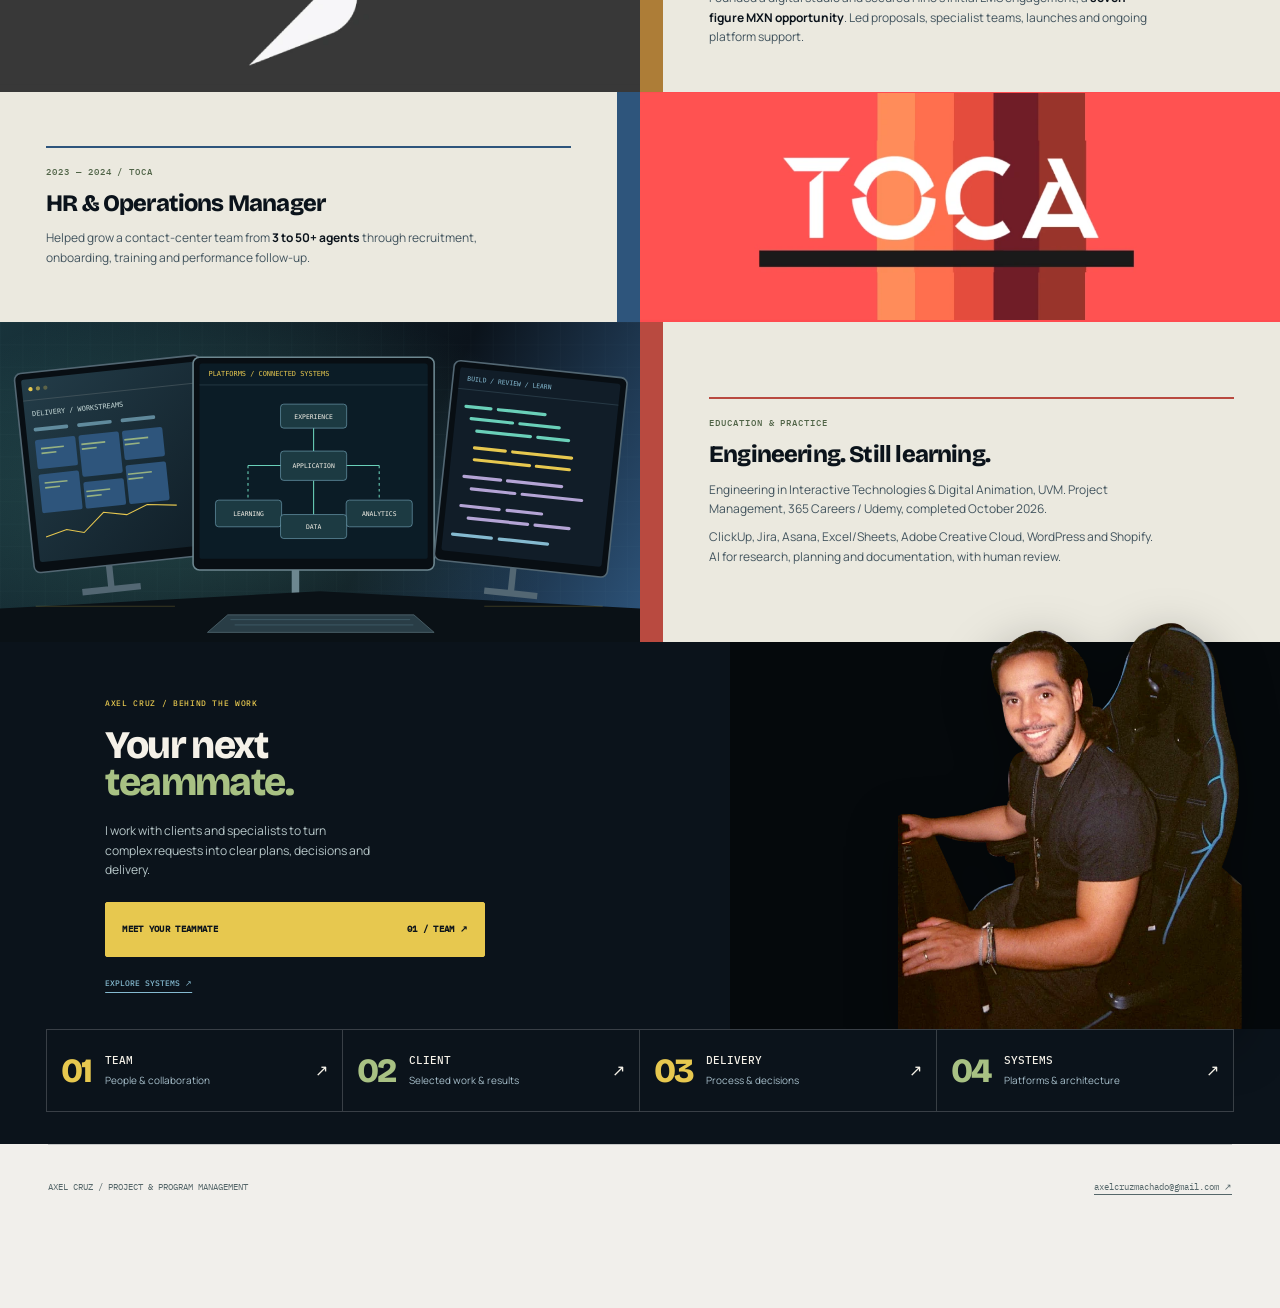
==== commit c3461c67: "Move suit portrait from HOME to the closing onepager contact section" ====
--- a/index.html
+++ b/index.html
@@ -9,7 +9,7 @@
   <link rel="preload" href="assets/fonts/manrope-400-700.woff2" as="font" type="font/woff2" crossorigin>
   <link rel="preload" href="assets/pm-game-space.jpg" as="image">
   <link rel="stylesheet" href="fonts.css?v=30102026-29">
-  <link rel="stylesheet" href="app.css"><link rel="stylesheet" href="v11.css?v=30102026-29"><link rel="stylesheet" href="v13.css?v=30102026-29"><link rel="stylesheet" href="art-composition.css?v=30102026-29"><link rel="stylesheet" href="v16.css?v=30102026-29"><link rel="stylesheet" href="v17.css?v=30102026-29"><link rel="stylesheet" href="v18.css?v=30102026-29"><link rel="stylesheet" href="v19.css?v=30102026-29"><link rel="stylesheet" href="v20.css?v=30102026-29"><link rel="stylesheet" href="v21.css?v=30102026-29"><link rel="stylesheet" href="v22.css?v=30102026-29"><link rel="stylesheet" href="v23.css?v=30102026-29"><link rel="stylesheet" href="v24.css?v=30102026-29"><link rel="stylesheet" href="v25.css?v=30102026-29"><link rel="stylesheet" href="v26.css?v=30102026-29"><link rel="stylesheet" href="v27.css?v=30102026-29"><link rel="stylesheet" href="reward.css?v=30102026-29"><link rel="stylesheet" href="onepager.css?v=02112026-30b"><link rel="stylesheet" href="cv.css?v=02112026-31"><script src="team-map.js?v=02112026-32" defer></script><script src="project-art.js?v=30102026-29" defer></script><script src="app.js?v=02112026-32" defer></script><script src="energy.js?v=30102026-29" defer></script><script src="game.js?v=30102026-29" defer></script><script src="experience.js?v=30102026-29" defer></script><script src="editor.js?v=30102026-29" defer></script><script src="data-landscape.js?v=30102026-29" defer></script><script src="manifesto-motion.js?v=30102026-29" defer></script><script src="team-download.js?v=30102026-29" defer></script><script src="disclosures.js?v=30102026-29" defer></script><script src="game-launch.js?v=30102026-29" defer></script><script src="onepager.js?v=02112026-30" defer></script><script src="cv.js?v=02112026-31" defer></script><link rel="stylesheet" href="team-play.css?v=02112026-32"><script src="team-play.js?v=02112026-32b" defer></script>
+  <link rel="stylesheet" href="app.css"><link rel="stylesheet" href="v11.css?v=30102026-29"><link rel="stylesheet" href="v13.css?v=30102026-29"><link rel="stylesheet" href="art-composition.css?v=30102026-29"><link rel="stylesheet" href="v16.css?v=30102026-29"><link rel="stylesheet" href="v17.css?v=30102026-29"><link rel="stylesheet" href="v18.css?v=30102026-29"><link rel="stylesheet" href="v19.css?v=30102026-29"><link rel="stylesheet" href="v20.css?v=30102026-29"><link rel="stylesheet" href="v21.css?v=30102026-29"><link rel="stylesheet" href="v22.css?v=30102026-29"><link rel="stylesheet" href="v23.css?v=30102026-29"><link rel="stylesheet" href="v24.css?v=30102026-29"><link rel="stylesheet" href="v25.css?v=30102026-29"><link rel="stylesheet" href="v26.css?v=30102026-29"><link rel="stylesheet" href="v27.css?v=30102026-29"><link rel="stylesheet" href="reward.css?v=30102026-29"><link rel="stylesheet" href="onepager.css?v=02112026-30b"><link rel="stylesheet" href="cv.css?v=02112026-31"><script src="team-map.js?v=02112026-32" defer></script><script src="project-art.js?v=30102026-29" defer></script><script src="app.js?v=02112026-32" defer></script><script src="energy.js?v=30102026-29" defer></script><script src="game.js?v=30102026-29" defer></script><script src="experience.js?v=30102026-29" defer></script><script src="editor.js?v=30102026-29" defer></script><script src="data-landscape.js?v=30102026-29" defer></script><script src="manifesto-motion.js?v=30102026-29" defer></script><script src="team-download.js?v=30102026-29" defer></script><script src="disclosures.js?v=30102026-29" defer></script><script src="game-launch.js?v=30102026-29" defer></script><script src="onepager.js?v=02112026-30" defer></script><script src="cv.js?v=02112026-31" defer></script><link rel="stylesheet" href="team-play.css?v=02112026-32"><link rel="stylesheet" href="portrait-close.css?v=02112026-33"><script src="team-play.js?v=02112026-32b" defer></script>
   <link rel="canonical" href="https://axelcruzcv.github.io/">
   <meta property="og:type" content="website"><meta property="og:title" content="Axel Cruz — Senior Digital Project &amp; Program Manager"><meta property="og:description" content="People, clients, delivery and digital systems. Explore Axel’s work and play Project Manager Game Simulator."><meta property="og:url" content="https://axelcruzcv.github.io/">
   <meta property="og:image" content="https://axelcruzcv.github.io/assets/social/command-open-graph.png">
@@ -85,7 +85,6 @@
   </section>
   <section class="home-followup">
     <section class="play-handoff portrait-handoff" aria-labelledby="handoff-title">
-      <img class="home-portrait portrait-executive" src="assets/home/axel-original-retouched-v27.webp" width="852" height="1846" alt="Axel Cruz" loading="lazy" decoding="async">
       <div class="handoff-center"><p class="eyebrow" id="handoff-eyebrow">AXEL CRUZ / BEHIND THE WORK</p><h2 id="handoff-title">Your next<br><em>teammate.</em></h2><p class="handoff-intro">I work with clients and specialists to turn complex requests into clear plans, decisions and delivery.</p><div class="handoff-action"><a class="button primary" href="#team">MEET YOUR TEAMMATE <span>01 / TEAM ↗</span></a><a class="text-link" href="#systems">EXPLORE SYSTEMS ↗</a></div></div>
       <img class="home-portrait portrait-at-work" src="assets/home/axel-at-work.webp" width="629" height="743" alt="Axel at his workstation" loading="lazy" decoding="async">
     </section>
@@ -152,7 +151,7 @@
   <details class="wrap compact-fold" id="analytics-detail"><summary><span><strong>Metrics & decisions</strong><small>Explore completion, assessment and the questions behind the numbers</small></span><i class="fold-toggle" aria-hidden="true"></i></summary><div class="fold-content"><section class="wrap analytics-lab"><div><p class="eyebrow">METRICS → QUESTIONS → DECISIONS</p><h2>Completion is<br>one signal.</h2><p class="body-copy">Explore a learning cohort. A result needs a definition, a denominator and a decision it can support.</p><span class="small-label">SYNTHETIC DATA / INTERACTIVE EXAMPLE</span></div><div><div class="challenge-controls" id="cohort-controls" role="group" aria-label="Synthetic cohort"><button type="button" data-cohort="all" aria-pressed="true">All learners</button><button type="button" data-cohort="onboarding" aria-pressed="false">Onboarding</button><button type="button" data-cohort="technical" aria-pressed="false">Technical training</button></div><div id="analytics-output" aria-live="polite"></div></div></section></div></details>
 
 </section>
-<section class="work-outro" id="next-step" aria-labelledby="next-step-title"><div class="wrap"><p class="eyebrow">YOUR TEAM. THE NEXT CHAPTER.</p><h2 id="next-step-title">Let’s move your<br>next project forward.</h2><p>Explore my experience, or tell me what your team needs.</p><div class="work-outro-actions"><a class="button primary" href="#cv">My CV <span>↗</span></a><a class="button" href="mailto:axelcruzmachado@gmail.com">LET’S TALK <span>↗</span></a></div></div></section>
+<section class="work-outro" id="next-step" aria-labelledby="next-step-title"><div class="wrap"><figure class="closing-portrait"><img src="assets/home/axel-original-retouched-v27.webp" width="852" height="1846" alt="Axel Cruz" loading="lazy" decoding="async"></figure><p class="eyebrow">YOUR TEAM. THE NEXT CHAPTER.</p><h2 id="next-step-title">Let’s move your<br>next project forward.</h2><p>Explore my experience, or tell me what your team needs.</p><div class="work-outro-actions"><a class="button primary" href="#cv">My CV <span>↗</span></a><a class="button" href="mailto:axelcruzmachado@gmail.com">LET’S TALK <span>↗</span></a></div></div></section>
 </div>
 
 <section class="page cv-page" id="cv" aria-labelledby="cv-title" hidden>
--- a/portrait-close.css
+++ b/portrait-close.css
@@ -0,0 +1,34 @@
+/* The workstation introduces the journey; the portrait closes it. */
+#home .portrait-handoff{grid-template-columns:58% 42%;min-height:clamp(380px,29vw,540px);padding-top:20px;background:linear-gradient(90deg,#0b131b 0 57%,#05090c 57%)}
+#home .portrait-handoff .handoff-center{grid-column:1;width:100%;max-width:660px;margin:auto;padding:35px 5vw;text-align:left}
+#home .portrait-handoff .handoff-intro{margin-inline:0;max-width:38ch}
+#home .portrait-handoff .handoff-action{max-width:380px;justify-self:start}
+#home .portrait-handoff .text-link{align-self:flex-start}
+#home .portrait-at-work{right:3%;height:105%;max-width:40%}
+#work .work-outro{padding:37px var(--work-pad) 0;overflow:hidden}
+#work .work-outro>.wrap{display:grid;grid-template-columns:minmax(190px,.36fr) minmax(0,1fr);grid-template-areas:'portrait eyebrow' 'portrait heading' 'portrait copy' 'portrait actions';gap:17px 4vw;align-items:center;min-height:470px}
+#work .closing-portrait{grid-area:portrait;align-self:stretch;display:flex;align-items:flex-end;justify-content:center;margin:0;min-width:0}
+.closing-portrait img{width:auto;height:100%;max-height:540px;max-width:100%;object-fit:contain;object-position:center bottom;filter:drop-shadow(8px 12px 16px #0b131b20)}
+#work .work-outro .eyebrow{align-self:end;padding-top:20px}
+#work .work-outro h2{font-size:clamp(40px,5.5vw,100px);line-height:.9}
+#work .work-outro p:not(.eyebrow){max-width:52ch}
+#work .work-outro-actions{display:grid;grid-template-columns:1fr 1fr;gap:10px;margin:0 0 36px;max-width:560px;align-self:start}
+#work .work-outro-actions .button{font-size:11px;padding:17px 20px;min-height:57px;min-width:0}
+@media(min-width:1600px){#work .work-outro>.wrap{min-height:540px}.closing-portrait img{max-height:610px}}
+@media(max-width:900px){#home .portrait-handoff .handoff-center{padding-inline:30px}#home .portrait-at-work{right:0;max-width:43%;height:98%}#work .work-outro>.wrap{grid-template-columns:minmax(150px,.4fr) minmax(0,1fr);column-gap:25px;min-height:410px}#work .work-outro h2{font-size:clamp(39px,5.3vw,54px)}#work .work-outro-actions .button{font-size:10px;padding:14px;min-height:52px}}
+@media(max-width:600px){
+ #home .portrait-handoff{min-height:590px;display:flex;background:#060b10}
+ #home .portrait-handoff .handoff-center{max-width:none;margin:0;padding:30px 22px 300px}
+ #home .portrait-handoff .handoff-action{max-width:none}
+ #home .portrait-at-work{height:285px;max-width:80%;right:8%;object-position:center bottom}
+ #work .work-outro{padding:29px 22px 0}
+ #work .work-outro>.wrap{display:grid;grid-template-columns:minmax(0,1fr) 43%;grid-template-areas:'eyebrow eyebrow' 'heading heading' 'copy copy' 'actions portrait';gap:17px 15px;min-height:0}
+ #work .work-outro .eyebrow{padding:0;font-size:8px}
+ #work .work-outro h2{font-size:clamp(36px,10.8vw,58px);line-height:.94}
+ #work .work-outro p:not(.eyebrow){font-size:13px;line-height:1.65;max-width:36ch}
+ #work .closing-portrait{height:290px;align-self:end}
+ .closing-portrait img{height:100%;max-height:none;max-width:100%;object-fit:contain}
+ #work .work-outro-actions{display:flex;flex-direction:column;gap:10px;align-self:center;max-width:none;margin:0 0 22px}
+ #work .work-outro-actions .button{font-size:10px;padding:15px 13px;min-height:54px}
+}
+@media(max-width:360px){#work .work-outro{padding-inline:18px}#work .work-outro>.wrap{column-gap:12px}#work .closing-portrait{height:250px}#home .portrait-handoff{min-height:620px}}
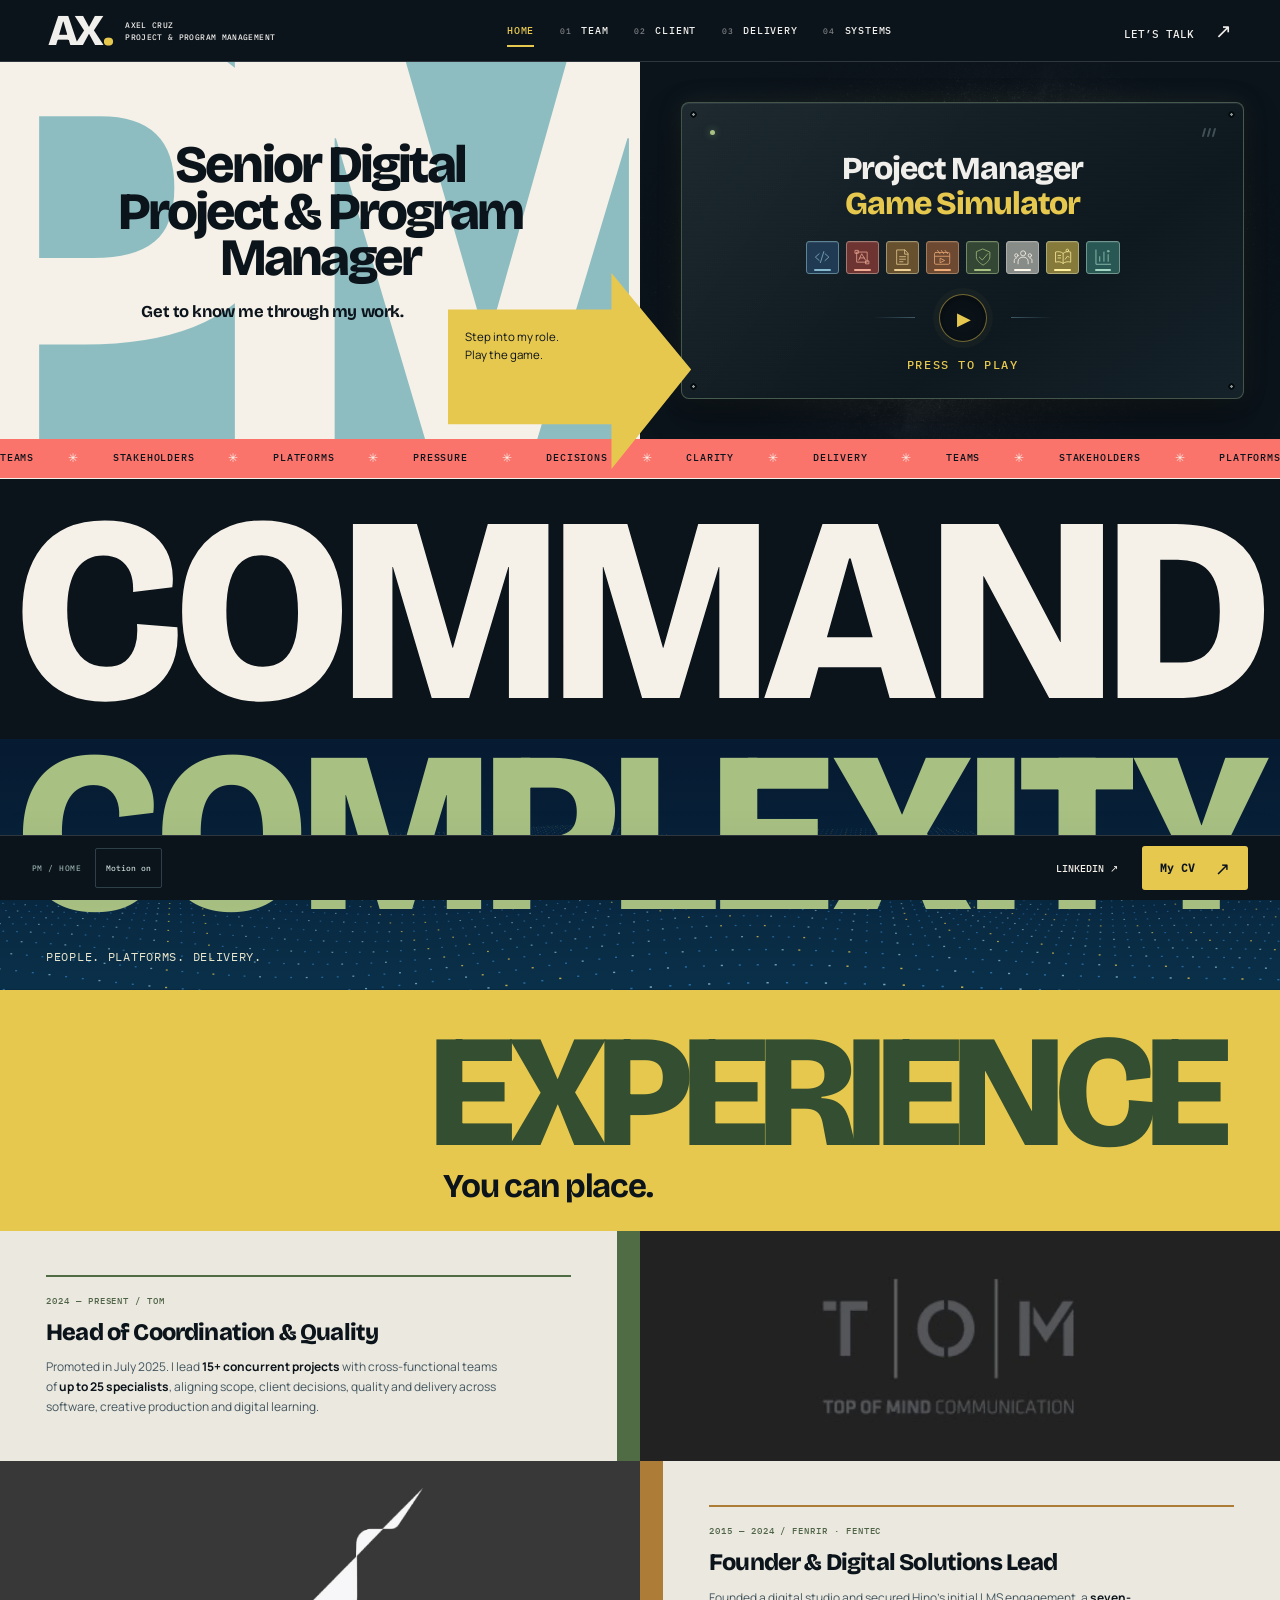
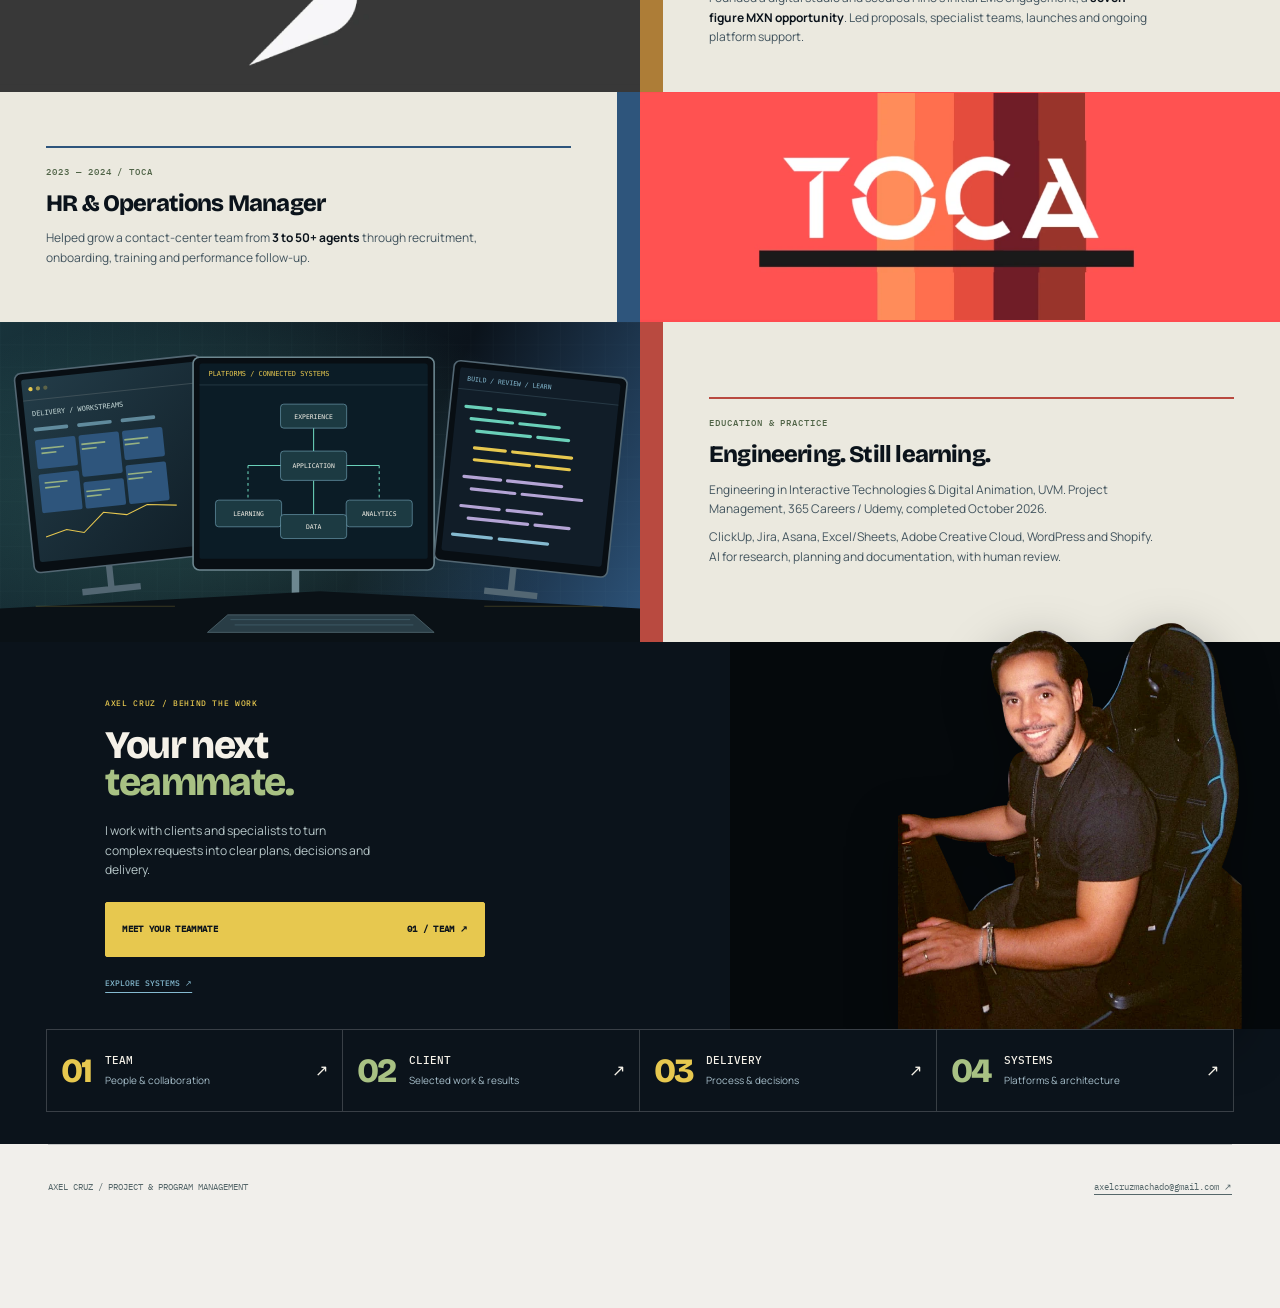
==== commit 48495eaf: "Finalize professional site content, CV and connected entry routes" ====
--- a/index.html
+++ b/index.html
@@ -9,7 +9,8 @@
   <link rel="preload" href="assets/fonts/manrope-400-700.woff2" as="font" type="font/woff2" crossorigin>
   <link rel="preload" href="assets/pm-game-space.jpg" as="image">
   <link rel="stylesheet" href="fonts.css?v=30102026-29">
-  <link rel="stylesheet" href="app.css"><link rel="stylesheet" href="v11.css?v=30102026-29"><link rel="stylesheet" href="v13.css?v=30102026-29"><link rel="stylesheet" href="art-composition.css?v=30102026-29"><link rel="stylesheet" href="v16.css?v=30102026-29"><link rel="stylesheet" href="v17.css?v=30102026-29"><link rel="stylesheet" href="v18.css?v=30102026-29"><link rel="stylesheet" href="v19.css?v=30102026-29"><link rel="stylesheet" href="v20.css?v=30102026-29"><link rel="stylesheet" href="v21.css?v=30102026-29"><link rel="stylesheet" href="v22.css?v=30102026-29"><link rel="stylesheet" href="v23.css?v=30102026-29"><link rel="stylesheet" href="v24.css?v=30102026-29"><link rel="stylesheet" href="v25.css?v=30102026-29"><link rel="stylesheet" href="v26.css?v=30102026-29"><link rel="stylesheet" href="v27.css?v=30102026-29"><link rel="stylesheet" href="reward.css?v=30102026-29"><link rel="stylesheet" href="onepager.css?v=02112026-30b"><link rel="stylesheet" href="cv.css?v=02112026-31"><script src="team-map.js?v=02112026-32" defer></script><script src="project-art.js?v=30102026-29" defer></script><script src="app.js?v=02112026-32" defer></script><script src="energy.js?v=30102026-29" defer></script><script src="game.js?v=30102026-29" defer></script><script src="experience.js?v=30102026-29" defer></script><script src="editor.js?v=30102026-29" defer></script><script src="data-landscape.js?v=30102026-29" defer></script><script src="manifesto-motion.js?v=30102026-29" defer></script><script src="team-download.js?v=30102026-29" defer></script><script src="disclosures.js?v=30102026-29" defer></script><script src="game-launch.js?v=30102026-29" defer></script><script src="onepager.js?v=02112026-30" defer></script><script src="cv.js?v=02112026-31" defer></script><link rel="stylesheet" href="team-play.css?v=02112026-32"><link rel="stylesheet" href="portrait-close.css?v=02112026-33"><script src="team-play.js?v=02112026-32b" defer></script>
+  <link rel="stylesheet" href="app.css"><link rel="stylesheet" href="v11.css?v=30102026-29"><link rel="stylesheet" href="v13.css?v=30102026-29"><link rel="stylesheet" href="art-composition.css?v=30102026-29"><link rel="stylesheet" href="v16.css?v=30102026-29"><link rel="stylesheet" href="v17.css?v=30102026-29"><link rel="stylesheet" href="v18.css?v=30102026-29"><link rel="stylesheet" href="v19.css?v=30102026-29"><link rel="stylesheet" href="v20.css?v=30102026-29"><link rel="stylesheet" href="v21.css?v=30102026-29"><link rel="stylesheet" href="v22.css?v=30102026-29"><link rel="stylesheet" href="v23.css?v=30102026-29"><link rel="stylesheet" href="v24.css?v=30102026-29"><link rel="stylesheet" href="v25.css?v=30102026-29"><link rel="stylesheet" href="v26.css?v=30102026-29"><link rel="stylesheet" href="v27.css?v=30102026-29"><link rel="stylesheet" href="reward.css?v=30102026-29"><link rel="stylesheet" href="onepager.css?v=02112026-30b"><link rel="stylesheet" href="cv.css?v=02112026-31"><script src="team-map.js?v=02112026-32" defer></script><script src="project-art.js?v=30102026-29" defer></script><script src="app.js?v=03112026-34" defer></script><script src="energy.js?v=30102026-29" defer></script><script src="game.js?v=30102026-29" defer></script><script src="experience.js?v=30102026-29" defer></script><script src="editor.js?v=30102026-29" defer></script><script src="data-landscape.js?v=30102026-29" defer></script><script src="manifesto-motion.js?v=30102026-29" defer></script><script src="team-download.js?v=30102026-29" defer></script><script src="disclosures.js?v=30102026-29" defer></script><script src="game-launch.js?v=30102026-29" defer></script><script src="onepager.js?v=02112026-30" defer></script><script src="cv.js?v=03112026-34" defer></script><link rel="stylesheet" href="team-play.css?v=02112026-32"><link rel="stylesheet" href="portrait-close.css?v=02112026-33"><script src="team-play.js?v=02112026-32b" defer></script>
+<link rel="stylesheet" href="release.css?v=03112026-34"><script src="release.js?v=03112026-34" defer></script>
   <link rel="canonical" href="https://axelcruzcv.github.io/">
   <meta property="og:type" content="website"><meta property="og:title" content="Axel Cruz — Senior Digital Project &amp; Program Manager"><meta property="og:description" content="People, clients, delivery and digital systems. Explore Axel’s work and play Project Manager Game Simulator."><meta property="og:url" content="https://axelcruzcv.github.io/">
   <meta property="og:image" content="https://axelcruzcv.github.io/assets/social/command-open-graph.png">
@@ -66,7 +67,7 @@
     <header class="experience-banner"><div><h2 id="experience-title">EXPERIENCE</h2><p>You can place.</p></div></header>
     <div class="experience-rows">
       <article class="experience-row experience-tom">
-        <div class="experience-copy"><p class="eyebrow">2024 — PRESENT / TOM</p><h3>Head of Coordination &amp; Quality</h3><p>Promoted in 2025. I lead <strong>15+ concurrent projects</strong> with cross-functional teams of <strong>up to 25 specialists</strong>, aligning scope, client decisions, quality and delivery across software, creative production and digital learning.</p></div>
+        <div class="experience-copy"><p class="eyebrow">2024 — PRESENT / TOM</p><h3>Head of Coordination &amp; Quality</h3><p>Promoted in July 2025. I lead <strong>15+ concurrent projects</strong> with cross-functional teams of <strong>up to 25 specialists</strong>, aligning scope, client decisions, quality and delivery across software, creative production and digital learning.</p></div>
         <figure class="experience-media brand-tom"><img src="assets/home/tom-brand.webp" width="1014" height="344" alt="Top of Mind Communication" loading="lazy" decoding="async"></figure>
       </article>
       <article class="experience-row experience-fentec experience-reverse">
@@ -94,27 +95,27 @@
 <div class="page work-page" id="work" hidden>
 <section class="work-chapter" id="team" aria-labelledby="team-title">
 <div class="team-opening">
-  <header class="chapter-title"><div class="wrap"><p class="chapter-marker"><b>01</b><span>/ 04 · WORKING TOGETHER</span></p><h1 class="chapter-name" id="team-title"><span>TEAM</span></h1><p class="chapter-subtitle">The people, roles and decisions I connect.</p></div></header>  <section class="testimonial-band wrap" aria-labelledby="team-title"><div class="testimonial-label"><p class="eyebrow">COLLABORATOR VOICES</p><h2>Good work.<br> Shared.</h2></div><div class="testimonial-stage" id="team-voices"><div class="testimonial-meta"><span id="testimonial-company"></span><span id="testimonial-index"></span></div><div id="testimonial-copy" aria-live="polite"></div><div class="testimonial-bottom"><p id="testimonial-person"></p><div class="carousel-controls"><button type="button" id="testimonial-prev" aria-label="Previous testimonial slot">←</button><button type="button" id="testimonial-next" aria-label="Next testimonial slot">→</button></div></div></div></section>
+  <header class="chapter-title"><div class="wrap"><p class="chapter-marker"><b>01</b><span>/ 04 · WORKING TOGETHER</span></p><h1 class="chapter-name" id="team-title"><span>TEAM</span></h1><p class="chapter-subtitle">The people, roles and decisions I connect.</p></div></header>  <section class="testimonial-band wrap" aria-labelledby="team-title"><div class="testimonial-label"><p class="eyebrow">HOW I WORK WITH TEAMS</p><h2>Good work.<br> Shared.</h2></div><div class="testimonial-stage" id="team-voices"><div class="testimonial-meta"><span id="testimonial-company"></span><span id="testimonial-index"></span></div><div id="testimonial-copy" aria-live="polite"></div><div class="testimonial-bottom"><p id="testimonial-person"></p><div class="carousel-controls"><button type="button" id="testimonial-prev" aria-label="Previous testimonial slot">←</button><button type="button" id="testimonial-next" aria-label="Next testimonial slot">→</button></div></div></div></section>
 </div>
   <section class="wrap network-section" aria-labelledby="network-title"><div class="section-line"><h2 id="network-title">Many disciplines.<br>A shared direction.</h2><div class="network-actions"><span class="fine">SELECT A SPECIALTY</span></div></div><div class="network-layout"><div><div id="people-network" class="people-network"></div></div><aside class="network-detail" id="network-detail" aria-live="polite"></aside></div><details class="count-editor"><summary><span class="configure-icon" aria-hidden="true">⛭</span><span><strong>Configure team</strong><small>Change the numbers. Make room for your team.</small></span><span class="configure-plus" aria-hidden="true">+</span></summary><p class="fine">Add people. Watch the map grow beyond its frame. Reset anytime; counts clear when you leave TEAM.</p><div class="configure-actions"><button type="button" id="download-team" class="button">DOWNLOAD TEAM <span>PNG ↓</span></button><button type="button" class="text-link" id="clear-counts">Clear counts</button><span id="team-download-status" class="fine" role="status" aria-live="polite"></span></div><form id="counts-form" class="counts-form"></form></details></section>
 <div class="team-insights">
   <section class="hr-compact" id="hiring-detail" aria-labelledby="hr-title"><h2 id="hr-title">HR Team<br>Supporter</h2><div><p>I support People &amp; Talent with the context behind specialist roles: CV reviews, interviews, assessments and the skills a project needs.</p><dl class="hr-history"><div><dt>FENTEC</dt><dd>Recruitment and team building as a founder.</dd></div><div><dt>TOCA</dt><dd>HR, onboarding, training and operations.</dd></div><div><dt>TOM</dt><dd>Specialist hiring and candidate evaluation with HR.</dd></div></dl></div></section>
   <blockquote class="team-quote"><p>“Alone we can do so little;<br>together we can do so much.”</p><cite>Helen Keller <a href="https://afb.org/about-afb/history/helen-keller/quotes/helen-keller-quotes-progress" target="_blank" rel="noopener" aria-label="Source: American Foundation for the Blind">↗</a></cite></blockquote>
 </div>
-<section class="team-moments" id="team-moments" aria-labelledby="team-moments-title"><div class="moments-caption"><h2 id="team-moments-title">Across teams.</h2><p>Team photographs to follow.</p></div><div class="team-moment-grid">
+<section class="team-moments" id="team-moments" aria-labelledby="team-moments-title"><div class="moments-caption"><h2 id="team-moments-title">Across teams.</h2><p>Creative, technical and people operations.</p></div><div class="team-moment-grid">
   <figure class="moment-tom"><img src="assets/home/tom-brand.webp" width="1014" height="344" alt="Top of Mind Communication" loading="lazy"><figcaption><span>TOM</span> Coordination &amp; quality</figcaption></figure>
   <figure class="moment-fentec"><img src="assets/home/fentec-brand.webp" width="1014" height="344" alt="Fentec / Fenrir Creative Studios" loading="lazy"><figcaption><span>FENTEC</span> Founder &amp; digital solutions</figcaption></figure>
   <figure class="moment-toca"><img src="assets/home/toca-brand.webp" width="1698" height="344" alt="TOCA Contact Center" loading="lazy"><figcaption><span>TOCA</span> People &amp; operations</figcaption></figure>
 </div></section>
 </section>
 <section class="work-chapter" id="client" aria-labelledby="client-title">
-  <header class="chapter-title"><div class="wrap"><p class="chapter-marker"><b>02</b><span>/ 04 · BUILDING TRUST</span></p><h1 class="chapter-name" id="client-title"><span>CLIENT</span></h1><p class="chapter-subtitle">How a need becomes a working relationship.</p></div><p class="chapter-promise">Understand the need.<br>Earn the trust.</p></header>
+  <header class="chapter-title"><div class="wrap"><p class="chapter-marker"><b>02</b><span>/ 04 · BUILDING TRUST</span></p><h2 class="chapter-name" id="client-title"><span>CLIENT</span></h2><p class="chapter-subtitle">From the first brief to a lasting partnership.</p></div><p class="chapter-promise">Understand the need.<br>Earn the trust.</p></header>
   <div id="client-index"><div class="wrap chapter-context client-gallery-intro"><p><strong>Eight delivery stories.</strong> Select a project to explore the need, the people and the decisions.</p><span aria-hidden="true">OPEN A PROJECT ↗</span></div><div class="wrap project-grid" id="project-grid"></div><p class="wrap illustration-caption">CLIENT IMAGERY + ILLUSTRATIVE PLATFORM VIEWS / PROJECT FACTS INSIDE EACH CASE</p><section class="wrap stakeholder-experience" id="stakeholder-detail-fold" aria-labelledby="stakeholder-title"><div class="stakeholder-heading"><div><p class="eyebrow">ONE PROJECT. DIFFERENT PRIORITIES.</p><h2 id="stakeholder-title">Areas where<br><em>I can help.</em></h2></div><p>Choose an area.<br>See how I can support your team.</p></div><div class="stakeholder-console"><div class="stakeholder-table"><div id="stakeholder-visual" class="stakeholder-visual" aria-hidden="true"></div><div id="stakeholder-controls" role="group" aria-label="Stakeholder groups"></div></div><article id="stakeholder-detail" class="stakeholder-detail" aria-live="polite"></article></div></section></div>
 
 </section>
 <section class="work-chapter" id="delivery" aria-labelledby="delivery-title">
-  <header class="chapter-title"><div class="wrap"><p class="chapter-marker"><b>03</b><span>/ 04 · MAKING IT HAPPEN</span></p><h1 class="chapter-name" id="delivery-title"><span>DELIVERY</span></h1><p class="chapter-subtitle">How the promise becomes the work.</p></div></header>
-  <div class="wrap chapter-context"><p><strong>From the brief. To the result.</strong> Make the work, decisions and handoffs visible. Protect quality through acceptance and release.</p></div>
+  <header class="chapter-title"><div class="wrap"><p class="chapter-marker"><b>03</b><span>/ 04 · MAKING IT HAPPEN</span></p><h2 class="chapter-name" id="delivery-title"><span>DELIVERY</span></h2><p class="chapter-subtitle">How the promise becomes the work.</p></div></header>
+  <div class="wrap chapter-context"><p><strong>From the brief. To the result.</strong> A clear path through scope, production, launch and the next opportunity.</p></div>
   <section class="wrap delivery-workspace"><div class="section-line"><h2>Follow a delivery.</h2><span class="fine">SELECT A STAGE · TAP THE MOVING CARD TO CONTINUE</span></div><div id="delivery-visual" class="delivery-visual" role="group" aria-label="Interactive delivery journey"></div><div id="delivery-stages" class="stage-controls" role="group" aria-label="Delivery stage"></div><div id="delivery-detail" class="delivery-detail" aria-live="polite"></div></section>
 <div class="delivery-extras">
   <details class="wrap compact-fold" id="change-detail"><summary><span><strong>When the brief changes</strong><small>How I make scope, cost and timing decisions clear</small></span><i class="fold-toggle" aria-hidden="true"></i></summary><div class="fold-content"><section class="wrap change-principles"><div><p class="eyebrow">WHEN THE BRIEF CHANGES</p><h2>Make the impact clear.<br>Then commit.</h2><p class="body-copy">I review effort, dependencies, cost and acceptance criteria with the specialists. Then I document the decision with the client.</p></div><div class="tradeoff-cards"><article><span>01 / DATE</span><h3>Protect the date.</h3><p>Agree what fits safely. Schedule the rest explicitly.</p></article><article><span>02 / SCOPE</span><h3>Keep the full scope.</h3><p>Re-estimate time, capacity and cost before committing.</p></article><article><span>03 / RELEASE</span><h3>Deliver in phases.</h3><p>Make each release useful, with its own acceptance boundary.</p></article></div></section></div></details>
@@ -145,9 +146,9 @@
 </div>
 </section>
 <section class="work-chapter" id="systems" aria-labelledby="systems-title">
-  <header class="chapter-title"><div class="wrap"><p class="chapter-marker"><b>04</b><span>/ 04 · CONNECTING THE PIECES</span></p><h1 class="chapter-name" id="systems-title"><span>SYSTEMS</span></h1><p class="chapter-subtitle">See the connections. Understand the system.</p></div></header>
+  <header class="chapter-title"><div class="wrap"><p class="chapter-marker"><b>04</b><span>/ 04 · CONNECTING THE PIECES</span></p><h2 class="chapter-name" id="systems-title"><span>SYSTEMS</span></h2><p class="chapter-subtitle">See the connections. Understand the system.</p></div></header>
   <div class="wrap chapter-context"><p>Explore three learning platforms through user needs, system relationships and my role in delivery.</p></div>
-  <section class="wrap system-workspace"><div class="system-tabs" role="group" aria-label="Platform"><button type="button" data-system="hino" aria-pressed="true">HINO <small>PRODUCT EVOLUTION</small></button><button type="button" data-system="edenred" aria-pressed="false">EDENRED <small>OPERATIONS</small></button><button type="button" data-system="teojama" aria-pressed="false">TEOJAMA <small>DEPLOYMENT READINESS</small></button></div><div class="section-line system-heading"><h2 id="system-name"></h2><p id="system-metric" class="system-metric"></p></div><div class="system-view-controls" role="group" aria-label="Architecture perspective"><button type="button" data-view="user" aria-pressed="true">User journey</button><button type="button" data-view="architecture" aria-pressed="false">Architecture</button><button type="button" data-view="ownership" aria-pressed="false">My responsibility</button></div><p class="system-instruction fine">SELECT A BLOCK TO TRACE ITS RELATIONSHIPS. DASHED LINES INDICATE VERIFICATION.</p><div class="architecture-layout"><div id="architecture" class="architecture"></div><aside id="architecture-detail" class="network-detail" aria-live="polite"></aside></div><div id="system-outcome" class="system-outcome"></div><details class="system-context"><summary>Project context &amp; scope <span>+</span></summary><p class="fine" id="system-snapshot"></p><p class="fine">Simplified project reconstructions. They show confirmed relationships and delivery responsibilities, not confidential infrastructure details or live service monitoring.</p></details></section>
+  <section class="wrap system-workspace"><div class="system-tabs" role="group" aria-label="Platform"><button type="button" data-system="hino" aria-pressed="true">HINO <small>PRODUCT EVOLUTION</small></button><button type="button" data-system="edenred" aria-pressed="false">EDENRED <small>OPERATIONS</small></button><button type="button" data-system="teojama" aria-pressed="false">TEOJAMA <small>DEPLOYMENT READINESS</small></button></div><div class="section-line system-heading"><h2 id="system-name"></h2><p id="system-metric" class="system-metric"></p></div><div class="system-view-controls" role="group" aria-label="Architecture perspective"><button type="button" data-view="user" aria-pressed="true">User journey</button><button type="button" data-view="architecture" aria-pressed="false">Architecture</button><button type="button" data-view="ownership" aria-pressed="false">My responsibility</button></div><p class="system-instruction fine">SELECT A BLOCK TO TRACE ITS RELATIONSHIPS. DASHED LINES INDICATE VERIFICATION.</p><div class="architecture-layout"><div id="architecture" class="architecture"></div><aside id="architecture-detail" class="network-detail" aria-live="polite"></aside></div><div id="system-outcome" class="system-outcome"></div><details class="system-context"><summary>Project context &amp; scope <span>+</span></summary><p class="fine" id="system-snapshot"></p><p class="fine">Explore the project architecture and the delivery responsibilities behind it. Each view reflects the environment documented during the project.</p></details></section>
   <details class="wrap compact-fold" id="analytics-detail"><summary><span><strong>Metrics & decisions</strong><small>Explore completion, assessment and the questions behind the numbers</small></span><i class="fold-toggle" aria-hidden="true"></i></summary><div class="fold-content"><section class="wrap analytics-lab"><div><p class="eyebrow">METRICS → QUESTIONS → DECISIONS</p><h2>Completion is<br>one signal.</h2><p class="body-copy">Explore a learning cohort. A result needs a definition, a denominator and a decision it can support.</p><span class="small-label">SYNTHETIC DATA / INTERACTIVE EXAMPLE</span></div><div><div class="challenge-controls" id="cohort-controls" role="group" aria-label="Synthetic cohort"><button type="button" data-cohort="all" aria-pressed="true">All learners</button><button type="button" data-cohort="onboarding" aria-pressed="false">Onboarding</button><button type="button" data-cohort="technical" aria-pressed="false">Technical training</button></div><div id="analytics-output" aria-live="polite"></div></div></section></div></details>
 
 </section>
@@ -162,13 +163,13 @@
   <nav class="cv-index" aria-label="CV sections"><a href="#cv/experience"><b>01</b> Experience <span>↓</span></a><a href="#cv/expertise"><b>02</b> Expertise <span>↓</span></a><a href="#cv/education"><b>03</b> Education <span>↓</span></a><a href="#cv/download"><b>04</b> PDF CV <span>↓</span></a></nav>
   <section class="cv-focus" aria-labelledby="cv-focus-title"><div class="cv-focus-controls"><h2 id="cv-focus-title">What matters to your team?</h2><p>Highlight the experience you want to explore.</p><div id="cv-lenses" class="cv-lenses" role="group" aria-label="Highlight experience"><button type="button" data-cv-lens="all" aria-pressed="true">Full profile</button><button type="button" data-cv-lens="creative" aria-pressed="false">Creative ops</button><button type="button" data-cv-lens="platforms" aria-pressed="false">Platforms</button><button type="button" data-cv-lens="client" aria-pressed="false">Client delivery</button><button type="button" data-cv-lens="learning" aria-pressed="false">Enablement</button></div></div><div id="cv-focus-proof" class="cv-focus-proof" aria-live="polite"></div></section>
   <section class="cv-experience cv-section" id="cv-experience" aria-labelledby="cv-experience-title"><div class="cv-section-heading"><p class="cv-eyebrow">01 / THE WORK</p><h2 id="cv-experience-title">Experience.</h2><span>Leadership across delivery, clients and specialist teams.</span></div>
-    <article class="cv-job" id="cv-tom"><div class="cv-period"><span>FEB 2024 — PRESENT</span><strong>2024<span>NOW</span></strong><i aria-hidden="true"></i></div><div class="cv-job-content"><p class="cv-company">Top of Mind Communication</p><h3>Head of Coordination<br>&amp; Quality</h3><p class="cv-role-date">2025 — Present <span>Promoted from Digital Project Coordinator · Feb 2024 — 2025</span></p><ul class="cv-facts"><li data-cv-areas="creative platforms client learning">Lead <strong>15+ concurrent projects</strong> and teams of <strong>up to 25 specialists</strong> across UX/UI, software, video, animation, instructional content and QA.</li><li data-cv-areas="client platforms">Own scope, estimates, schedules, capacity, dependencies and client approvals. Coordinate change control, QA/UAT, project costs and profitability.</li><li data-cv-areas="platforms learning">Oversee platform operations supporting <strong>2,000+ Hino users</strong> and <strong>5,000+ Edenred users</strong>. Coordinated service recovery across both platforms in <strong>14 days</strong>, connecting engineering, QA and client decisions.</li><li data-cv-areas="client creative">Expanded a Costco engagement from one renovation-proposal video into <strong>12 location-related projects</strong>, managing scope, pricing, negotiation, reviews and creative delivery.</li><li data-cv-areas="creative learning">Manage recurring KPMG communications in <strong>ClickUp</strong>, coordinating video, animation, event materials and stakeholder review under the Editech brand. Connect Kia and Mazda needs with production and instructional specialists.</li><li data-cv-areas="people">Partner with HR on CV reviews, specialist interviews and assessments, clarifying the capabilities and evidence each project needs.</li></ul><div class="cv-case-links"><a href="#cv/case/recovery">Platform recovery ↗</a><a href="#cv/case/costco">Client development ↗</a><a href="#cv/case/kpmg">Creative delivery ↗</a></div></div></article>
+    <article class="cv-job" id="cv-tom"><div class="cv-period"><span>FEB 2024 — PRESENT</span><strong>2024<span>NOW</span></strong><i aria-hidden="true"></i></div><div class="cv-job-content"><p class="cv-company">Top of Mind Communication</p><h3>Head of Coordination<br>&amp; Quality</h3><p class="cv-role-date">Jul 2025 — Present <span>Promoted from Digital Project Coordinator · Feb 2024 — Jul 2025</span></p><ul class="cv-facts"><li data-cv-areas="creative platforms client learning">Lead <strong>15+ concurrent projects</strong> and teams of <strong>up to 25 specialists</strong> across UX/UI, software, video, animation, instructional content and QA.</li><li data-cv-areas="client platforms">Own scope, estimates, schedules, capacity, dependencies and client approvals. Coordinate change control, QA/UAT, project costs and profitability.</li><li data-cv-areas="platforms learning">Oversee platform operations supporting <strong>2,000+ Hino users</strong> and <strong>5,000+ Edenred users</strong>. Coordinated service recovery across both platforms in <strong>14 days</strong>, connecting engineering, QA and client decisions.</li><li data-cv-areas="client creative">Expanded a Costco engagement from one renovation-proposal video into <strong>12 location-related projects</strong>, managing scope, pricing, negotiation, reviews and creative delivery.</li><li data-cv-areas="creative learning">Manage recurring KPMG communications in <strong>ClickUp</strong>, coordinating video, animation, event materials and stakeholder review under the Editech brand. Connect Kia and Mazda needs with production and instructional specialists.</li><li data-cv-areas="people">Partner with HR on CV reviews, specialist interviews and assessments, clarifying the capabilities and evidence each project needs.</li></ul><div class="cv-case-links"><a href="#cv/case/recovery">Platform recovery ↗</a><a href="#cv/case/costco">Client development ↗</a><a href="#cv/case/kpmg">Creative delivery ↗</a></div></div></article>
     <article class="cv-job" id="cv-fentec"><div class="cv-period"><span>MAR 2015 — FEB 2024</span><strong>2015<span>2024</span></strong><i aria-hidden="true"></i></div><div class="cv-job-content"><p class="cv-company">Fentec Apps &amp; Web / Fenrir Creative Studios</p><h3>Founder &amp; Digital<br>Solutions Lead</h3><ul class="cv-facts"><li data-cv-areas="client creative platforms">Founded and ran a digital studio, originating <strong>15+ client engagements</strong> and owning proposals, pricing, staffing, budgets, delivery, support and profitability.</li><li data-cv-areas="client platforms learning">Originated and closed Hino’s initial LMS engagement, a <strong>seven-figure MXN opportunity</strong>. Led discovery, specialist delivery and continuing platform evolution with business, training and IT stakeholders.</li><li data-cv-areas="platforms learning creative">Coordinated Hino’s web, iOS and Android learning ecosystem, certification workflows and reporting, including <strong>60+ WBT productions</strong> for a network of <strong>38 dealers</strong>.</li><li data-cv-areas="platforms creative client">Delivered <strong>10+ websites and web experiences</strong>, including WordPress and Shopify projects. Connected UX/UI, engineering, creative teams and vendors from requirements through launch and support.</li></ul><div class="cv-case-links"><a href="#cv/case/hino">The Hino engagement ↗</a><a href="#systems/hino/architecture">Explore the platform ↗</a></div></div></article>
     <article class="cv-job" id="cv-toca"><div class="cv-period"><span>JAN 2023 — FEB 2024</span><strong>2023<span>2024</span></strong><i aria-hidden="true"></i></div><div class="cv-job-content"><p class="cv-company">TOCA Contact Center</p><h3>HR &amp; Operations<br>Manager</h3><ul class="cv-facts"><li data-cv-areas="client learning people">Helped scale an HSBC-linked operation from <strong>3 to 50+ agents</strong> through recruitment, onboarding, training and performance follow-up, connecting leadership, operations and talent.</li><li data-cv-areas="learning people">Led HR documentation and candidate evaluation; supported campaign coordination, operational reporting, internal communication and training processes.</li></ul></div></article>
   </section>
   <section class="cv-expertise cv-section" id="cv-expertise" aria-labelledby="cv-expertise-title"><div class="cv-section-heading"><p class="cv-eyebrow">02 / HOW I WORK</p><h2 id="cv-expertise-title">Expertise <br>&amp; tools.</h2><p>Project and program management, client ownership, specialist coordination and the judgment to connect them.</p></div><div class="cv-expertise-body"><div class="cv-capabilities"><p><strong>Delivery &amp; commercial</strong> Roadmaps, resource and capacity planning, budgets, estimates, dependencies, risk and change control.</p><p><strong>People &amp; quality</strong> Cross-functional leadership, stakeholder management, QA, UAT, hiring support and clear acceptance criteria.</p><p><strong>Creative &amp; digital</strong> Creative operations, learning platforms, LMS operations and AI-assisted research, planning and review.</p></div><div class="cv-tools-panel"><div id="cv-tool-groups" class="cv-tool-groups" role="group" aria-label="Tool categories"></div><div id="cv-tool-options" class="cv-tool-options" role="group" aria-label="Tools"></div><div class="cv-tool-detail" id="cv-tool-detail" aria-live="polite"></div></div></div></section>
   <section class="cv-education cv-section" id="cv-education" aria-labelledby="cv-education-title"><div class="cv-section-heading"><p class="cv-eyebrow">03 / KEEP LEARNING</p><h2 id="cv-education-title">Education.</h2></div><div class="cv-education-body"><article><span class="cv-qualification-year">2017</span><div><h3>Engineering in Interactive Technologies <br>&amp; Digital Animation</h3><p>Universidad del Valle de México · Bachelor’s degree</p></div></article><article><span class="cv-qualification-year">2026</span><div><h3>The Project Management Course: <br>Beginner to PROject Manager</h3><p>365 Careers / Udemy · Completed October 2026</p></div></article><div class="cv-language-row"><p><strong>Languages</strong><span>Spanish · Native<br>English · Full professional proficiency, C1</span></p><p><strong>Location</strong><span>Based in Mexico · Remote<br>Spanish citizenship</span></p></div></div></section>
-  <section class="cv-pdf" id="cv-download" aria-labelledby="cv-download-title"><div><p class="cv-eyebrow">04 / THE PDF</p><h2 id="cv-download-title">Keep it<br>handy.</h2><p>The same professional record, ready to share.</p></div><div class="cv-pdf-action"><svg viewBox="0 0 100 120" aria-hidden="true"><path d="M18 5h43l24 25v84H18zM61 5v25h24M31 51h40M31 62h32M31 73h40"/><text x="50" y="99" text-anchor="middle">PDF</text></svg><a class="cv-pdf-download" href="assets/Axel_Cruz_Professional_CV.pdf?v=30102026-29" download="Axel_Cruz_Professional_CV.pdf">Download PDF CV <span aria-hidden="true">↓</span></a><span class="cv-pdf-meta">PDF · 2 PAGES · ENGLISH</span></div></section>
+  <section class="cv-pdf" id="cv-download" aria-labelledby="cv-download-title"><div><p class="cv-eyebrow">04 / THE PDF</p><h2 id="cv-download-title">Keep it<br>handy.</h2><p>The same professional record, ready to share.</p></div><div class="cv-pdf-action"><svg viewBox="0 0 100 120" aria-hidden="true"><path d="M18 5h43l24 25v84H18zM61 5v25h24M31 51h40M31 62h32M31 73h40"/><text x="50" y="99" text-anchor="middle">PDF</text></svg><a class="cv-pdf-download" href="assets/Axel_Cruz_Professional_CV.pdf?v=03112026-34" download="Axel_Cruz_Professional_CV.pdf">Download PDF CV <span aria-hidden="true">↓</span></a><span class="cv-pdf-meta">PDF · 2 PAGES · ENGLISH</span></div></section>
 </section>
 </main>
 <dialog id="specialty-modal" class="specialty-modal" aria-labelledby="specialty-title"><canvas id="specialty-energy" aria-hidden="true"></canvas><div class="specialty-shell"><div class="specialty-toolbar"><span id="specialty-code">SPECIALTY / 01</span><button type="button" id="close-specialty" aria-label="Close specialty">×</button></div><div class="specialty-body"><div class="specialty-art"><div id="energy-slot"></div><span class="fine">DIFFERENT DISCIPLINES. ONE SHARED DIRECTION.</span></div><div id="specialty-copy" class="specialty-copy"></div></div><div class="specialty-bottom"><button type="button" id="specialty-return">← BACK TO THE CONSOLE</button><span>YOUR TASK PROGRESS STAYS HERE.</span></div></div></dialog>
@@ -197,7 +198,7 @@
 </dialog>
 <div id="screen-reaction" class="screen-reaction" aria-hidden="true"><i></i></div>
 <footer class="global-footer wrap"><span>AXEL CRUZ / PROJECT &amp; PROGRAM MANAGEMENT</span><a href="mailto:axelcruzmachado@gmail.com">axelcruzmachado@gmail.com ↗</a></footer>
-<div class="bottom-bar"><span id="route-label">PM / HOME</span><div><a class="bottom-contact" href="https://www.linkedin.com/in/axeldanielcruzmachado" target="_blank" rel="noopener">LINKEDIN ↗</a><a class="cv-download" href="#cv" data-nav="cv">My CV <span aria-hidden="true">↗</span></a></div></div>
+<div class="bottom-bar"><div class="footer-context"><span id="route-label">PM / HOME</span><button type="button" id="site-motion" aria-pressed="false">Motion on</button></div><div><a class="bottom-contact" href="https://www.linkedin.com/in/axeldanielcruzmachado" target="_blank" rel="noopener">LINKEDIN ↗</a><a class="cv-download" href="#cv" data-nav="cv">My CV <span aria-hidden="true">↗</span></a></div></div>
 <div class="toast" id="toast" role="status" hidden></div>
 </body>
 </html>
--- a/release.css
+++ b/release.css
@@ -0,0 +1,8 @@
+/* Production content and a persistent motion preference. */
+.footer-context{display:flex;align-items:center;gap:14px!important;min-width:0}
+.footer-context #route-label{font:500 8px/1.3 var(--mono);letter-spacing:.06em;color:#91aaa7;white-space:nowrap}
+#site-motion{border:1px solid #8dbdc144;border-radius:2px;background:transparent;color:#c6d8d5;font:500 8px/1.3 var(--mono);padding:9px 10px;min-height:40px;white-space:nowrap;cursor:pointer}
+#site-motion:hover,#site-motion[aria-pressed=true]{background:#8dbdc1;color:#0b131b}
+#team #testimonial-person small a{color:#375d73;text-underline-offset:3px}
+#team #testimonial-copy{min-height:64px}
+@media(max-width:600px){.footer-context{gap:8px!important}.footer-context #route-label{font-size:7px}#site-motion{font-size:7px;padding-inline:7px;min-height:44px}#team #testimonial-copy{min-height:72px}}
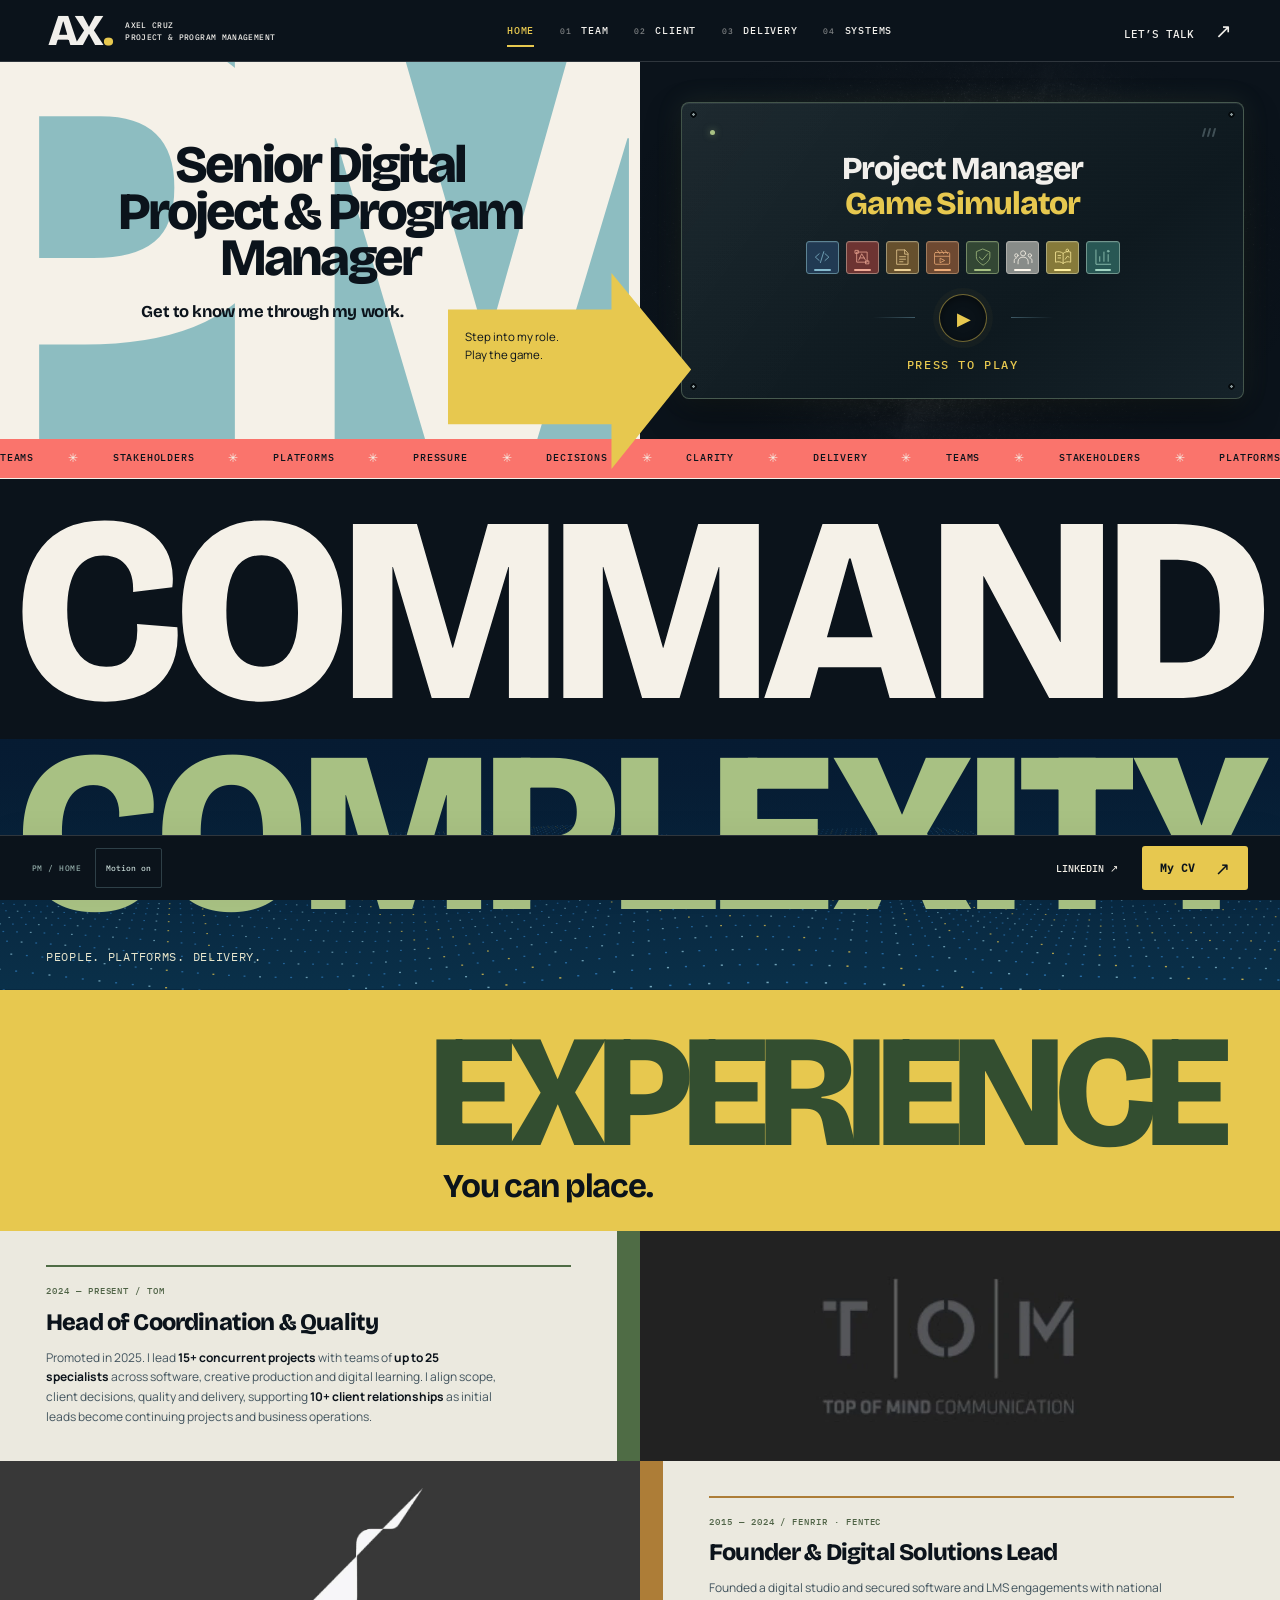
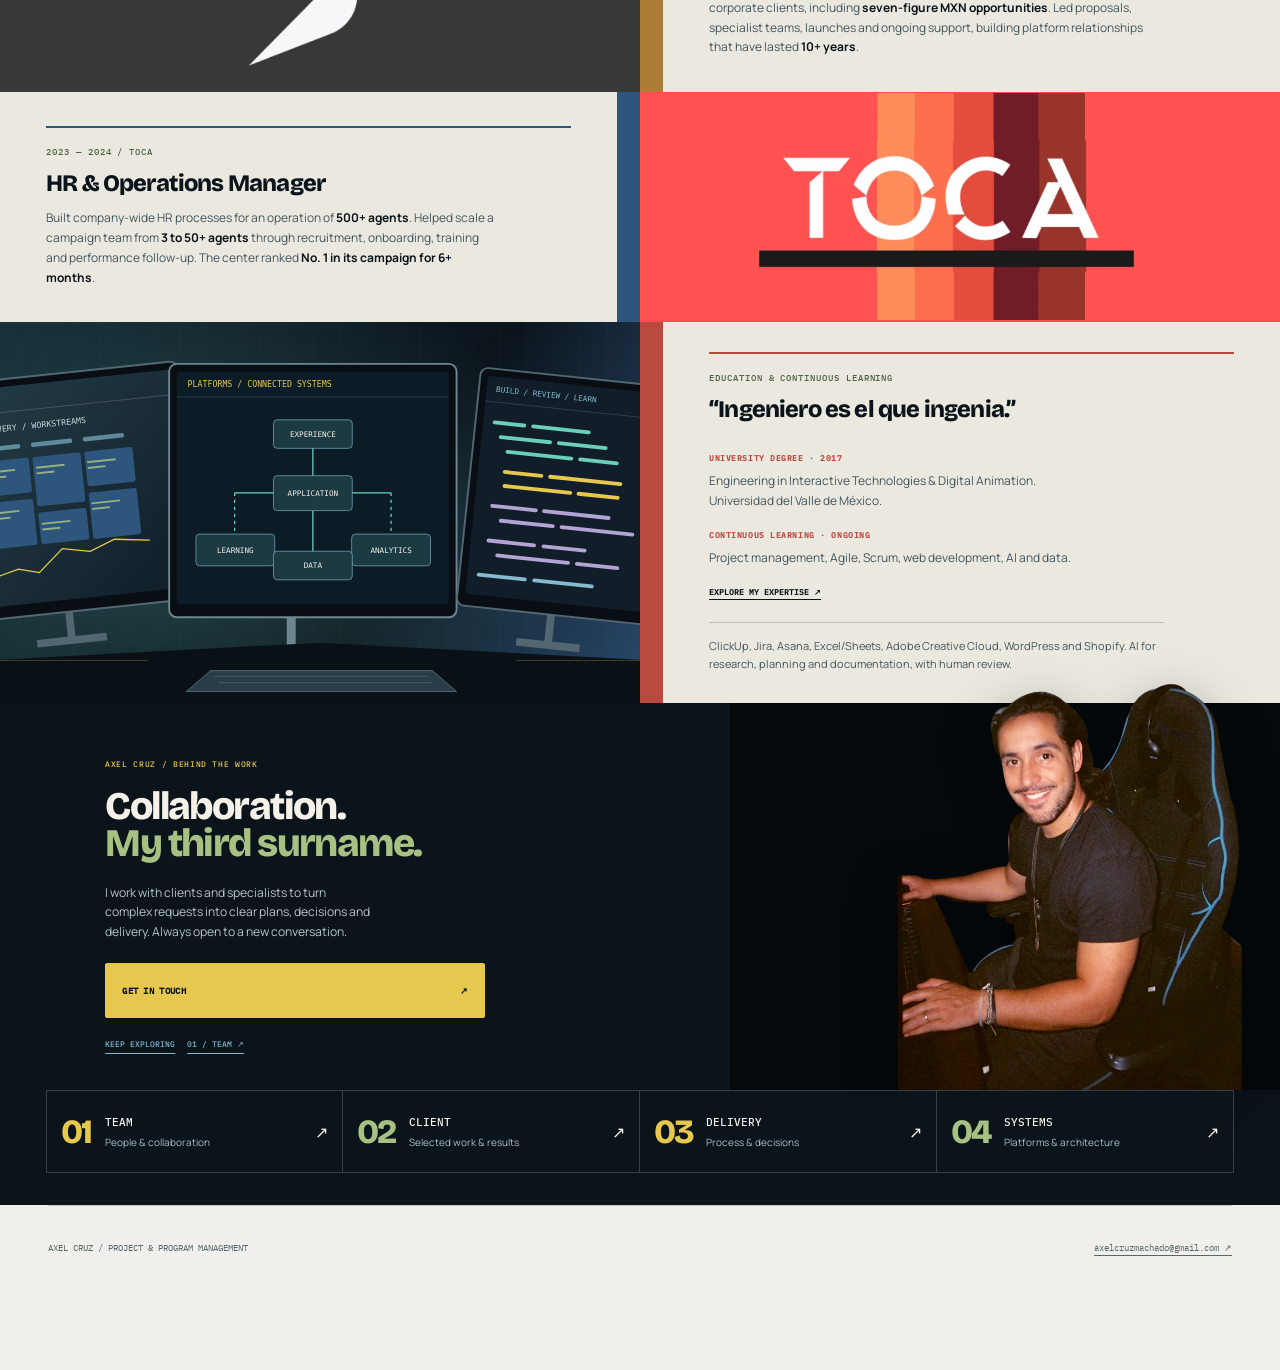
==== commit 19618a16: "Refine experience and project copy, publish six collaborator testimonials and reset case scroll" ====
--- a/index.html
+++ b/index.html
@@ -9,8 +9,8 @@
   <link rel="preload" href="assets/fonts/manrope-400-700.woff2" as="font" type="font/woff2" crossorigin>
   <link rel="preload" href="assets/pm-game-space.jpg" as="image">
   <link rel="stylesheet" href="fonts.css?v=30102026-29">
-  <link rel="stylesheet" href="app.css"><link rel="stylesheet" href="v11.css?v=30102026-29"><link rel="stylesheet" href="v13.css?v=30102026-29"><link rel="stylesheet" href="art-composition.css?v=30102026-29"><link rel="stylesheet" href="v16.css?v=30102026-29"><link rel="stylesheet" href="v17.css?v=30102026-29"><link rel="stylesheet" href="v18.css?v=30102026-29"><link rel="stylesheet" href="v19.css?v=30102026-29"><link rel="stylesheet" href="v20.css?v=30102026-29"><link rel="stylesheet" href="v21.css?v=30102026-29"><link rel="stylesheet" href="v22.css?v=30102026-29"><link rel="stylesheet" href="v23.css?v=30102026-29"><link rel="stylesheet" href="v24.css?v=30102026-29"><link rel="stylesheet" href="v25.css?v=30102026-29"><link rel="stylesheet" href="v26.css?v=30102026-29"><link rel="stylesheet" href="v27.css?v=30102026-29"><link rel="stylesheet" href="reward.css?v=30102026-29"><link rel="stylesheet" href="onepager.css?v=02112026-30b"><link rel="stylesheet" href="cv.css?v=02112026-31"><script src="team-map.js?v=02112026-32" defer></script><script src="project-art.js?v=30102026-29" defer></script><script src="app.js?v=03112026-34" defer></script><script src="energy.js?v=30102026-29" defer></script><script src="game.js?v=30102026-29" defer></script><script src="experience.js?v=30102026-29" defer></script><script src="editor.js?v=30102026-29" defer></script><script src="data-landscape.js?v=30102026-29" defer></script><script src="manifesto-motion.js?v=30102026-29" defer></script><script src="team-download.js?v=30102026-29" defer></script><script src="disclosures.js?v=30102026-29" defer></script><script src="game-launch.js?v=30102026-29" defer></script><script src="onepager.js?v=02112026-30" defer></script><script src="cv.js?v=03112026-34" defer></script><link rel="stylesheet" href="team-play.css?v=02112026-32"><link rel="stylesheet" href="portrait-close.css?v=02112026-33"><script src="team-play.js?v=02112026-32b" defer></script>
-<link rel="stylesheet" href="release.css?v=03112026-34"><script src="release.js?v=03112026-34" defer></script>
+  <link rel="stylesheet" href="app.css"><link rel="stylesheet" href="v11.css?v=30102026-29"><link rel="stylesheet" href="v13.css?v=30102026-29"><link rel="stylesheet" href="art-composition.css?v=30102026-29"><link rel="stylesheet" href="v16.css?v=30102026-29"><link rel="stylesheet" href="v17.css?v=30102026-29"><link rel="stylesheet" href="v18.css?v=30102026-29"><link rel="stylesheet" href="v19.css?v=30102026-29"><link rel="stylesheet" href="v20.css?v=30102026-29"><link rel="stylesheet" href="v21.css?v=30102026-29"><link rel="stylesheet" href="v22.css?v=30102026-29"><link rel="stylesheet" href="v23.css?v=30102026-29"><link rel="stylesheet" href="v24.css?v=30102026-29"><link rel="stylesheet" href="v25.css?v=30102026-29"><link rel="stylesheet" href="v26.css?v=30102026-29"><link rel="stylesheet" href="v27.css?v=30102026-29"><link rel="stylesheet" href="reward.css?v=30102026-29"><link rel="stylesheet" href="onepager.css?v=02112026-30b"><link rel="stylesheet" href="cv.css?v=02112026-31"><script src="team-map.js?v=02112026-32" defer></script><script src="project-art.js?v=30102026-29" defer></script><script src="app.js?v=03112026-35" defer></script><script src="energy.js?v=30102026-29" defer></script><script src="game.js?v=03112026-35" defer></script><script src="experience.js?v=30102026-29" defer></script><script src="editor.js?v=30102026-29" defer></script><script src="data-landscape.js?v=30102026-29" defer></script><script src="manifesto-motion.js?v=30102026-29" defer></script><script src="team-download.js?v=30102026-29" defer></script><script src="disclosures.js?v=30102026-29" defer></script><script src="game-launch.js?v=30102026-29" defer></script><script src="onepager.js?v=02112026-30" defer></script><script src="cv.js?v=03112026-35" defer></script><link rel="stylesheet" href="team-play.css?v=02112026-32"><link rel="stylesheet" href="portrait-close.css?v=02112026-33"><script src="team-play.js?v=02112026-32b" defer></script>
+<link rel="stylesheet" href="release.css?v=03112026-35"><script src="release.js?v=03112026-35" defer></script>
   <link rel="canonical" href="https://axelcruzcv.github.io/">
   <meta property="og:type" content="website"><meta property="og:title" content="Axel Cruz — Senior Digital Project &amp; Program Manager"><meta property="og:description" content="People, clients, delivery and digital systems. Explore Axel’s work and play Project Manager Game Simulator."><meta property="og:url" content="https://axelcruzcv.github.io/">
   <meta property="og:image" content="https://axelcruzcv.github.io/assets/social/command-open-graph.png">
@@ -67,26 +67,26 @@
     <header class="experience-banner"><div><h2 id="experience-title">EXPERIENCE</h2><p>You can place.</p></div></header>
     <div class="experience-rows">
       <article class="experience-row experience-tom">
-        <div class="experience-copy"><p class="eyebrow">2024 — PRESENT / TOM</p><h3>Head of Coordination &amp; Quality</h3><p>Promoted in July 2025. I lead <strong>15+ concurrent projects</strong> with cross-functional teams of <strong>up to 25 specialists</strong>, aligning scope, client decisions, quality and delivery across software, creative production and digital learning.</p></div>
+        <div class="experience-copy"><p class="eyebrow">2024 — PRESENT / TOM</p><h3>Head of Coordination &amp; Quality</h3><p>Promoted in 2025. I lead <strong>15+ concurrent projects</strong> with teams of <strong>up to 25 specialists</strong> across software, creative production and digital learning. I align scope, client decisions, quality and delivery, supporting <strong>10+ client relationships</strong> as initial leads become continuing projects and business operations.</p></div>
         <figure class="experience-media brand-tom"><img src="assets/home/tom-brand.webp" width="1014" height="344" alt="Top of Mind Communication" loading="lazy" decoding="async"></figure>
       </article>
       <article class="experience-row experience-fentec experience-reverse">
-        <div class="experience-copy"><p class="eyebrow">2015 — 2024 / FENRIR · FENTEC</p><h3>Founder &amp; Digital Solutions Lead</h3><p>Founded a digital studio and secured Hino’s initial LMS engagement, a <strong>seven-figure MXN opportunity</strong>. Led proposals, specialist teams, launches and ongoing platform support.</p></div>
+        <div class="experience-copy"><p class="eyebrow">2015 — 2024 / FENRIR · FENTEC</p><h3>Founder &amp; Digital Solutions Lead</h3><p>Founded a digital studio and secured software and LMS engagements with national corporate clients, including <strong>seven-figure MXN opportunities</strong>. Led proposals, specialist teams, launches and ongoing support, building platform relationships that have lasted <strong>10+ years</strong>.</p></div>
         <figure class="experience-media brand-fentec"><img src="assets/home/fentec-brand.webp" width="1014" height="344" alt="Fentec / Fenrir Creative Studios" loading="lazy" decoding="async"></figure>
       </article>
       <article class="experience-row experience-toca">
-        <div class="experience-copy"><p class="eyebrow">2023 — 2024 / TOCA</p><h3>HR &amp; Operations Manager</h3><p>Helped grow a contact-center team from <strong>3 to 50+ agents</strong> through recruitment, onboarding, training and performance follow-up.</p></div>
+        <div class="experience-copy"><p class="eyebrow">2023 — 2024 / TOCA</p><h3>HR &amp; Operations Manager</h3><p>Built company-wide HR processes for an operation of <strong>500+ agents</strong>. Helped scale a campaign team from <strong>3 to 50+ agents</strong> through recruitment, onboarding, training and performance follow-up. The center ranked <strong>No. 1 in its campaign for 6+ months</strong>.</p></div>
         <figure class="experience-media brand-toca"><img src="assets/home/toca-brand.webp" width="1698" height="344" alt="TOCA Contact Center" loading="lazy" decoding="async"></figure>
       </article>
       <article class="experience-row experience-education experience-reverse">
-        <div class="experience-copy"><p class="eyebrow">EDUCATION &amp; PRACTICE</p><h3>Engineering. Still learning.</h3><p>Engineering in Interactive Technologies &amp; Digital Animation, UVM. Project Management, 365 Careers / Udemy, completed October 2026.</p><p>ClickUp, Jira, Asana, Excel/Sheets, Adobe Creative Cloud, WordPress and Shopify. AI for research, planning and documentation, with human review.</p></div>
+        <div class="experience-copy"><p class="eyebrow">EDUCATION &amp; CONTINUOUS LEARNING</p><h3>“Ingeniero es el que ingenia.”</h3><div class="education-degree"><span class="education-label">UNIVERSITY DEGREE · 2017</span><p>Engineering in Interactive Technologies &amp; Digital Animation.<br>Universidad del Valle de México.</p></div><div class="education-continuous"><span class="education-label">CONTINUOUS LEARNING · ONGOING</span><p>Project management, Agile, Scrum, web development, AI and data.</p><a class="text-link" href="#cv/expertise">EXPLORE MY EXPERTISE ↗</a></div><p class="education-tools">ClickUp, Jira, Asana, Excel/Sheets, Adobe Creative Cloud, WordPress and Shopify. AI for research, planning and documentation, with human review.</p></div>
         <figure class="experience-media education-workbench"><img src="assets/home/digital-workbench.svg" width="1200" height="600" alt="Illustrated workspaces connecting delivery, digital platforms and continuous learning" loading="lazy" decoding="async"></figure>
       </article>
     </div>
   </section>
   <section class="home-followup">
     <section class="play-handoff portrait-handoff" aria-labelledby="handoff-title">
-      <div class="handoff-center"><p class="eyebrow" id="handoff-eyebrow">AXEL CRUZ / BEHIND THE WORK</p><h2 id="handoff-title">Your next<br><em>teammate.</em></h2><p class="handoff-intro">I work with clients and specialists to turn complex requests into clear plans, decisions and delivery.</p><div class="handoff-action"><a class="button primary" href="#team">MEET YOUR TEAMMATE <span>01 / TEAM ↗</span></a><a class="text-link" href="#systems">EXPLORE SYSTEMS ↗</a></div></div>
+      <div class="handoff-center"><p class="eyebrow" id="handoff-eyebrow">AXEL CRUZ / BEHIND THE WORK</p><h2 id="handoff-title">Collaboration.<br><em>My third surname.</em></h2><p class="handoff-intro">I work with clients and specialists to turn complex requests into clear plans, decisions and delivery. Always open to a new conversation.</p><div class="handoff-action"><a class="button primary" href="mailto:axelcruzmachado@gmail.com">GET IN TOUCH <span>↗</span></a><a class="text-link" href="#team">KEEP EXPLORING <span>01 / TEAM ↗</span></a></div></div>
       <img class="home-portrait portrait-at-work" src="assets/home/axel-at-work.webp" width="629" height="743" alt="Axel at his workstation" loading="lazy" decoding="async">
     </section>
     <div class="journey-overview" aria-label="The four-part experience"><a href="#team"><b>01</b><span>TEAM<small>People &amp; collaboration</small></span><i>↗</i></a><a href="#client"><b>02</b><span>CLIENT<small>Selected work &amp; results</small></span><i>↗</i></a><a href="#delivery"><b>03</b><span>DELIVERY<small>Process &amp; decisions</small></span><i>↗</i></a><a href="#systems"><b>04</b><span>SYSTEMS<small>Platforms &amp; architecture</small></span><i>↗</i></a></div>
@@ -95,7 +95,7 @@
 <div class="page work-page" id="work" hidden>
 <section class="work-chapter" id="team" aria-labelledby="team-title">
 <div class="team-opening">
-  <header class="chapter-title"><div class="wrap"><p class="chapter-marker"><b>01</b><span>/ 04 · WORKING TOGETHER</span></p><h1 class="chapter-name" id="team-title"><span>TEAM</span></h1><p class="chapter-subtitle">The people, roles and decisions I connect.</p></div></header>  <section class="testimonial-band wrap" aria-labelledby="team-title"><div class="testimonial-label"><p class="eyebrow">HOW I WORK WITH TEAMS</p><h2>Good work.<br> Shared.</h2></div><div class="testimonial-stage" id="team-voices"><div class="testimonial-meta"><span id="testimonial-company"></span><span id="testimonial-index"></span></div><div id="testimonial-copy" aria-live="polite"></div><div class="testimonial-bottom"><p id="testimonial-person"></p><div class="carousel-controls"><button type="button" id="testimonial-prev" aria-label="Previous testimonial slot">←</button><button type="button" id="testimonial-next" aria-label="Next testimonial slot">→</button></div></div></div></section>
+  <header class="chapter-title"><div class="wrap"><p class="chapter-marker"><b>01</b><span>/ 04 · WORKING TOGETHER</span></p><h1 class="chapter-name" id="team-title"><span>TEAM</span></h1><p class="chapter-subtitle">The people, roles and decisions I connect.</p></div></header>  <section class="testimonial-band wrap" aria-labelledby="team-title"><div class="testimonial-label"><p class="eyebrow">VOICES FROM MY TEAMS</p><h2>Good work.<br> Shared.</h2></div><div class="testimonial-stage" id="team-voices"><div class="testimonial-meta"><span id="testimonial-company"></span><span id="testimonial-index"></span></div><div id="testimonial-copy" aria-live="polite"></div><div class="testimonial-bottom"><p id="testimonial-person"></p><div class="carousel-controls"><button type="button" id="testimonial-prev" aria-label="Previous testimonial slot">←</button><button type="button" id="testimonial-next" aria-label="Next testimonial slot">→</button></div></div></div></section>
 </div>
   <section class="wrap network-section" aria-labelledby="network-title"><div class="section-line"><h2 id="network-title">Many disciplines.<br>A shared direction.</h2><div class="network-actions"><span class="fine">SELECT A SPECIALTY</span></div></div><div class="network-layout"><div><div id="people-network" class="people-network"></div></div><aside class="network-detail" id="network-detail" aria-live="polite"></aside></div><details class="count-editor"><summary><span class="configure-icon" aria-hidden="true">⛭</span><span><strong>Configure team</strong><small>Change the numbers. Make room for your team.</small></span><span class="configure-plus" aria-hidden="true">+</span></summary><p class="fine">Add people. Watch the map grow beyond its frame. Reset anytime; counts clear when you leave TEAM.</p><div class="configure-actions"><button type="button" id="download-team" class="button">DOWNLOAD TEAM <span>PNG ↓</span></button><button type="button" class="text-link" id="clear-counts">Clear counts</button><span id="team-download-status" class="fine" role="status" aria-live="polite"></span></div><form id="counts-form" class="counts-form"></form></details></section>
 <div class="team-insights">
@@ -163,13 +163,13 @@
   <nav class="cv-index" aria-label="CV sections"><a href="#cv/experience"><b>01</b> Experience <span>↓</span></a><a href="#cv/expertise"><b>02</b> Expertise <span>↓</span></a><a href="#cv/education"><b>03</b> Education <span>↓</span></a><a href="#cv/download"><b>04</b> PDF CV <span>↓</span></a></nav>
   <section class="cv-focus" aria-labelledby="cv-focus-title"><div class="cv-focus-controls"><h2 id="cv-focus-title">What matters to your team?</h2><p>Highlight the experience you want to explore.</p><div id="cv-lenses" class="cv-lenses" role="group" aria-label="Highlight experience"><button type="button" data-cv-lens="all" aria-pressed="true">Full profile</button><button type="button" data-cv-lens="creative" aria-pressed="false">Creative ops</button><button type="button" data-cv-lens="platforms" aria-pressed="false">Platforms</button><button type="button" data-cv-lens="client" aria-pressed="false">Client delivery</button><button type="button" data-cv-lens="learning" aria-pressed="false">Enablement</button></div></div><div id="cv-focus-proof" class="cv-focus-proof" aria-live="polite"></div></section>
   <section class="cv-experience cv-section" id="cv-experience" aria-labelledby="cv-experience-title"><div class="cv-section-heading"><p class="cv-eyebrow">01 / THE WORK</p><h2 id="cv-experience-title">Experience.</h2><span>Leadership across delivery, clients and specialist teams.</span></div>
-    <article class="cv-job" id="cv-tom"><div class="cv-period"><span>FEB 2024 — PRESENT</span><strong>2024<span>NOW</span></strong><i aria-hidden="true"></i></div><div class="cv-job-content"><p class="cv-company">Top of Mind Communication</p><h3>Head of Coordination<br>&amp; Quality</h3><p class="cv-role-date">Jul 2025 — Present <span>Promoted from Digital Project Coordinator · Feb 2024 — Jul 2025</span></p><ul class="cv-facts"><li data-cv-areas="creative platforms client learning">Lead <strong>15+ concurrent projects</strong> and teams of <strong>up to 25 specialists</strong> across UX/UI, software, video, animation, instructional content and QA.</li><li data-cv-areas="client platforms">Own scope, estimates, schedules, capacity, dependencies and client approvals. Coordinate change control, QA/UAT, project costs and profitability.</li><li data-cv-areas="platforms learning">Oversee platform operations supporting <strong>2,000+ Hino users</strong> and <strong>5,000+ Edenred users</strong>. Coordinated service recovery across both platforms in <strong>14 days</strong>, connecting engineering, QA and client decisions.</li><li data-cv-areas="client creative">Expanded a Costco engagement from one renovation-proposal video into <strong>12 location-related projects</strong>, managing scope, pricing, negotiation, reviews and creative delivery.</li><li data-cv-areas="creative learning">Manage recurring KPMG communications in <strong>ClickUp</strong>, coordinating video, animation, event materials and stakeholder review under the Editech brand. Connect Kia and Mazda needs with production and instructional specialists.</li><li data-cv-areas="people">Partner with HR on CV reviews, specialist interviews and assessments, clarifying the capabilities and evidence each project needs.</li></ul><div class="cv-case-links"><a href="#cv/case/recovery">Platform recovery ↗</a><a href="#cv/case/costco">Client development ↗</a><a href="#cv/case/kpmg">Creative delivery ↗</a></div></div></article>
-    <article class="cv-job" id="cv-fentec"><div class="cv-period"><span>MAR 2015 — FEB 2024</span><strong>2015<span>2024</span></strong><i aria-hidden="true"></i></div><div class="cv-job-content"><p class="cv-company">Fentec Apps &amp; Web / Fenrir Creative Studios</p><h3>Founder &amp; Digital<br>Solutions Lead</h3><ul class="cv-facts"><li data-cv-areas="client creative platforms">Founded and ran a digital studio, originating <strong>15+ client engagements</strong> and owning proposals, pricing, staffing, budgets, delivery, support and profitability.</li><li data-cv-areas="client platforms learning">Originated and closed Hino’s initial LMS engagement, a <strong>seven-figure MXN opportunity</strong>. Led discovery, specialist delivery and continuing platform evolution with business, training and IT stakeholders.</li><li data-cv-areas="platforms learning creative">Coordinated Hino’s web, iOS and Android learning ecosystem, certification workflows and reporting, including <strong>60+ WBT productions</strong> for a network of <strong>38 dealers</strong>.</li><li data-cv-areas="platforms creative client">Delivered <strong>10+ websites and web experiences</strong>, including WordPress and Shopify projects. Connected UX/UI, engineering, creative teams and vendors from requirements through launch and support.</li></ul><div class="cv-case-links"><a href="#cv/case/hino">The Hino engagement ↗</a><a href="#systems/hino/architecture">Explore the platform ↗</a></div></div></article>
-    <article class="cv-job" id="cv-toca"><div class="cv-period"><span>JAN 2023 — FEB 2024</span><strong>2023<span>2024</span></strong><i aria-hidden="true"></i></div><div class="cv-job-content"><p class="cv-company">TOCA Contact Center</p><h3>HR &amp; Operations<br>Manager</h3><ul class="cv-facts"><li data-cv-areas="client learning people">Helped scale an HSBC-linked operation from <strong>3 to 50+ agents</strong> through recruitment, onboarding, training and performance follow-up, connecting leadership, operations and talent.</li><li data-cv-areas="learning people">Led HR documentation and candidate evaluation; supported campaign coordination, operational reporting, internal communication and training processes.</li></ul></div></article>
+    <article class="cv-job" id="cv-tom"><div class="cv-period"><span>FEB 2024 — PRESENT</span><strong>2024<span>NOW</span></strong><i aria-hidden="true"></i></div><div class="cv-job-content"><p class="cv-company">Top of Mind Communication</p><h3>Head of Coordination<br>&amp; Quality</h3><p class="cv-role-date">Jul 2025 — Present <span>Promoted from Digital Project Coordinator · Feb 2024 — Jul 2025</span></p><ul class="cv-facts"><li data-cv-areas="creative platforms client learning">Lead <strong>15+ concurrent projects</strong> and teams of <strong>up to 25 specialists</strong> across UX/UI, software, video, animation, instructional content and QA.</li><li data-cv-areas="client platforms">Own scope, estimates, schedules, capacity, dependencies and client approvals. Coordinate change control, QA/UAT, project costs and profitability, supporting growth across <strong>10+ client relationships</strong>.</li><li data-cv-areas="platforms learning">Oversee platform operations supporting <strong>2,000+ Hino users</strong> and <strong>5,000+ Edenred users</strong>. Coordinated service recovery across both platforms in <strong>14 days</strong>, connecting engineering, QA and client decisions.</li><li data-cv-areas="client creative">Expanded a Costco engagement from one renovation-proposal video into <strong>12 location-related projects</strong>, managing scope, pricing, negotiation, reviews and creative delivery.</li><li data-cv-areas="creative learning">Manage recurring KPMG communications in <strong>ClickUp</strong>, coordinating video, animation, event materials and stakeholder review. Connect Kia and Mazda needs with production and instructional specialists.</li><li data-cv-areas="people">Partner with HR on CV reviews, specialist interviews and assessments, clarifying the capabilities and evidence each project needs.</li></ul><div class="cv-case-links"><a href="#cv/case/recovery">Platform recovery ↗</a><a href="#cv/case/costco">Client development ↗</a><a href="#cv/case/kpmg">Creative delivery ↗</a></div></div></article>
+    <article class="cv-job" id="cv-fentec"><div class="cv-period"><span>MAR 2015 — FEB 2024</span><strong>2015<span>2024</span></strong><i aria-hidden="true"></i></div><div class="cv-job-content"><p class="cv-company">Fentec Apps &amp; Web / Fenrir Creative Studios</p><h3>Founder &amp; Digital<br>Solutions Lead</h3><ul class="cv-facts"><li data-cv-areas="client creative platforms">Founded and ran a digital studio, originating <strong>15+ client engagements</strong> and owning proposals, pricing, staffing, budgets, delivery, support and profitability.</li><li data-cv-areas="client platforms learning">Originated and closed Hino’s initial LMS engagement, a <strong>seven-figure MXN opportunity</strong>. Led discovery, specialist delivery and continuing platform evolution with business, training and IT stakeholders across a <strong>10+ year relationship</strong>.</li><li data-cv-areas="platforms learning creative">Coordinated Hino’s web, iOS and Android learning ecosystem, certification workflows and reporting, including <strong>60+ WBT productions</strong> for a network of <strong>38 dealers</strong>.</li><li data-cv-areas="platforms creative client">Delivered <strong>10+ websites and web experiences</strong>, including WordPress and Shopify projects. Connected UX/UI, engineering, creative teams and vendors from requirements through launch and support.</li></ul><div class="cv-case-links"><a href="#cv/case/hino">The Hino engagement ↗</a><a href="#systems/hino/architecture">Explore the platform ↗</a></div></div></article>
+    <article class="cv-job" id="cv-toca"><div class="cv-period"><span>JAN 2023 — FEB 2024</span><strong>2023<span>2024</span></strong><i aria-hidden="true"></i></div><div class="cv-job-content"><p class="cv-company">TOCA Contact Center</p><h3>HR &amp; Operations<br>Manager</h3><ul class="cv-facts"><li data-cv-areas="client learning people">Helped scale an HSBC-linked operation from <strong>3 to 50+ agents</strong> through recruitment, onboarding, training and performance follow-up, connecting leadership, operations and talent.</li><li data-cv-areas="learning people">Built company-wide HR processes for an operation of <strong>500+ agents</strong>, covering recruitment, documentation, candidate evaluation and onboarding. Supported campaign operations that ranked <strong>No. 1 for 6+ months</strong>.</li></ul></div></article>
   </section>
   <section class="cv-expertise cv-section" id="cv-expertise" aria-labelledby="cv-expertise-title"><div class="cv-section-heading"><p class="cv-eyebrow">02 / HOW I WORK</p><h2 id="cv-expertise-title">Expertise <br>&amp; tools.</h2><p>Project and program management, client ownership, specialist coordination and the judgment to connect them.</p></div><div class="cv-expertise-body"><div class="cv-capabilities"><p><strong>Delivery &amp; commercial</strong> Roadmaps, resource and capacity planning, budgets, estimates, dependencies, risk and change control.</p><p><strong>People &amp; quality</strong> Cross-functional leadership, stakeholder management, QA, UAT, hiring support and clear acceptance criteria.</p><p><strong>Creative &amp; digital</strong> Creative operations, learning platforms, LMS operations and AI-assisted research, planning and review.</p></div><div class="cv-tools-panel"><div id="cv-tool-groups" class="cv-tool-groups" role="group" aria-label="Tool categories"></div><div id="cv-tool-options" class="cv-tool-options" role="group" aria-label="Tools"></div><div class="cv-tool-detail" id="cv-tool-detail" aria-live="polite"></div></div></div></section>
-  <section class="cv-education cv-section" id="cv-education" aria-labelledby="cv-education-title"><div class="cv-section-heading"><p class="cv-eyebrow">03 / KEEP LEARNING</p><h2 id="cv-education-title">Education.</h2></div><div class="cv-education-body"><article><span class="cv-qualification-year">2017</span><div><h3>Engineering in Interactive Technologies <br>&amp; Digital Animation</h3><p>Universidad del Valle de México · Bachelor’s degree</p></div></article><article><span class="cv-qualification-year">2026</span><div><h3>The Project Management Course: <br>Beginner to PROject Manager</h3><p>365 Careers / Udemy · Completed October 2026</p></div></article><div class="cv-language-row"><p><strong>Languages</strong><span>Spanish · Native<br>English · Full professional proficiency, C1</span></p><p><strong>Location</strong><span>Based in Mexico · Remote<br>Spanish citizenship</span></p></div></div></section>
-  <section class="cv-pdf" id="cv-download" aria-labelledby="cv-download-title"><div><p class="cv-eyebrow">04 / THE PDF</p><h2 id="cv-download-title">Keep it<br>handy.</h2><p>The same professional record, ready to share.</p></div><div class="cv-pdf-action"><svg viewBox="0 0 100 120" aria-hidden="true"><path d="M18 5h43l24 25v84H18zM61 5v25h24M31 51h40M31 62h32M31 73h40"/><text x="50" y="99" text-anchor="middle">PDF</text></svg><a class="cv-pdf-download" href="assets/Axel_Cruz_Professional_CV.pdf?v=03112026-34" download="Axel_Cruz_Professional_CV.pdf">Download PDF CV <span aria-hidden="true">↓</span></a><span class="cv-pdf-meta">PDF · 2 PAGES · ENGLISH</span></div></section>
+  <section class="cv-education cv-section" id="cv-education" aria-labelledby="cv-education-title"><div class="cv-section-heading"><p class="cv-eyebrow">03 / KEEP LEARNING</p><h2 id="cv-education-title">Education.</h2></div><div class="cv-education-body"><article><span class="cv-qualification-year">2017</span><div><h3>Engineering in Interactive Technologies <br>&amp; Digital Animation</h3><p>Universidad del Valle de México · Bachelor’s degree</p></div></article><article><span class="cv-qualification-year">2026</span><div><h3>Continuous professional<br>development</h3><p>The Project Management Course: Beginner to PROject Manager · Completed October 2026.</p><p>Ongoing study in Agile, Scrum, web development, AI and data.</p></div></article><div class="cv-language-row"><p><strong>Languages</strong><span>Spanish · Native<br>English · Full professional proficiency, C1</span></p><p><strong>Location</strong><span>Based in Mexico · Remote<br>Spanish citizenship</span></p></div></div></section>
+  <section class="cv-pdf" id="cv-download" aria-labelledby="cv-download-title"><div><p class="cv-eyebrow">04 / THE PDF</p><h2 id="cv-download-title">Keep it<br>handy.</h2><p>The same professional record, ready to share.</p></div><div class="cv-pdf-action"><svg viewBox="0 0 100 120" aria-hidden="true"><path d="M18 5h43l24 25v84H18zM61 5v25h24M31 51h40M31 62h32M31 73h40"/><text x="50" y="99" text-anchor="middle">PDF</text></svg><a class="cv-pdf-download" href="assets/Axel_Cruz_Professional_CV.pdf?v=03112026-35" download="Axel_Cruz_Professional_CV.pdf">Download PDF CV <span aria-hidden="true">↓</span></a><span class="cv-pdf-meta">PDF · 2 PAGES · ENGLISH</span></div></section>
 </section>
 </main>
 <dialog id="specialty-modal" class="specialty-modal" aria-labelledby="specialty-title"><canvas id="specialty-energy" aria-hidden="true"></canvas><div class="specialty-shell"><div class="specialty-toolbar"><span id="specialty-code">SPECIALTY / 01</span><button type="button" id="close-specialty" aria-label="Close specialty">×</button></div><div class="specialty-body"><div class="specialty-art"><div id="energy-slot"></div><span class="fine">DIFFERENT DISCIPLINES. ONE SHARED DIRECTION.</span></div><div id="specialty-copy" class="specialty-copy"></div></div><div class="specialty-bottom"><button type="button" id="specialty-return">← BACK TO THE CONSOLE</button><span>YOUR TASK PROGRESS STAYS HERE.</span></div></div></dialog>
--- a/release.css
+++ b/release.css
@@ -6,3 +6,19 @@
 #team #testimonial-person small a{color:#375d73;text-underline-offset:3px}
 #team #testimonial-copy{min-height:64px}
 @media(max-width:600px){.footer-context{gap:8px!important}.footer-context #route-label{font-size:7px}#site-motion{font-size:7px;padding-inline:7px;min-height:44px}#team #testimonial-copy{min-height:72px}}
+
+/* Preserve each company’s supplied logo colors. */
+.team-moment-grid .moment-fentec img,.team-moment-grid .moment-toca img{mix-blend-mode:normal;filter:none}
+#team .quote-translation{font-size:7px!important;color:#657270;margin-top:5px!important}
+#team .testimonial-bottom{gap:12px;align-items:flex-end}
+#team #testimonial-person{min-width:0;overflow-wrap:anywhere}
+#team .carousel-controls{flex-shrink:0}
+.education-label{display:block;font:600 8px/1.6 var(--mono);letter-spacing:.07em;color:#b94a40;margin:18px 0 6px}
+.experience-education .education-degree p{margin:0}
+.experience-education .education-continuous p{margin:0 0 9px}
+.experience-education .education-tools{border-top:1px solid #13232d35;margin-top:18px!important;padding-top:14px;font-size:11px!important}
+.education-continuous .text-link{font:600 8px/1.6 var(--mono);color:var(--night);text-underline-offset:4px}
+#home .portrait-handoff h2{font-size:clamp(27px,3.05vw,58px)}
+#home .portrait-handoff .handoff-action .text-link{display:flex;gap:12px;flex-wrap:wrap}
+#project-modal{overflow-anchor:none;scroll-behavior:auto}
+@media(max-width:600px){#team #testimonial-copy{line-height:1.45}#team .testimonial-bottom{display:block}#team #testimonial-person small{display:block;max-width:none;font-size:8px;line-height:1.4}#team .carousel-controls{justify-content:flex-end;margin-top:10px}.education-label{font-size:9px}.education-continuous .text-link{font-size:9px}#home .portrait-handoff h2{font-size:31px}}
